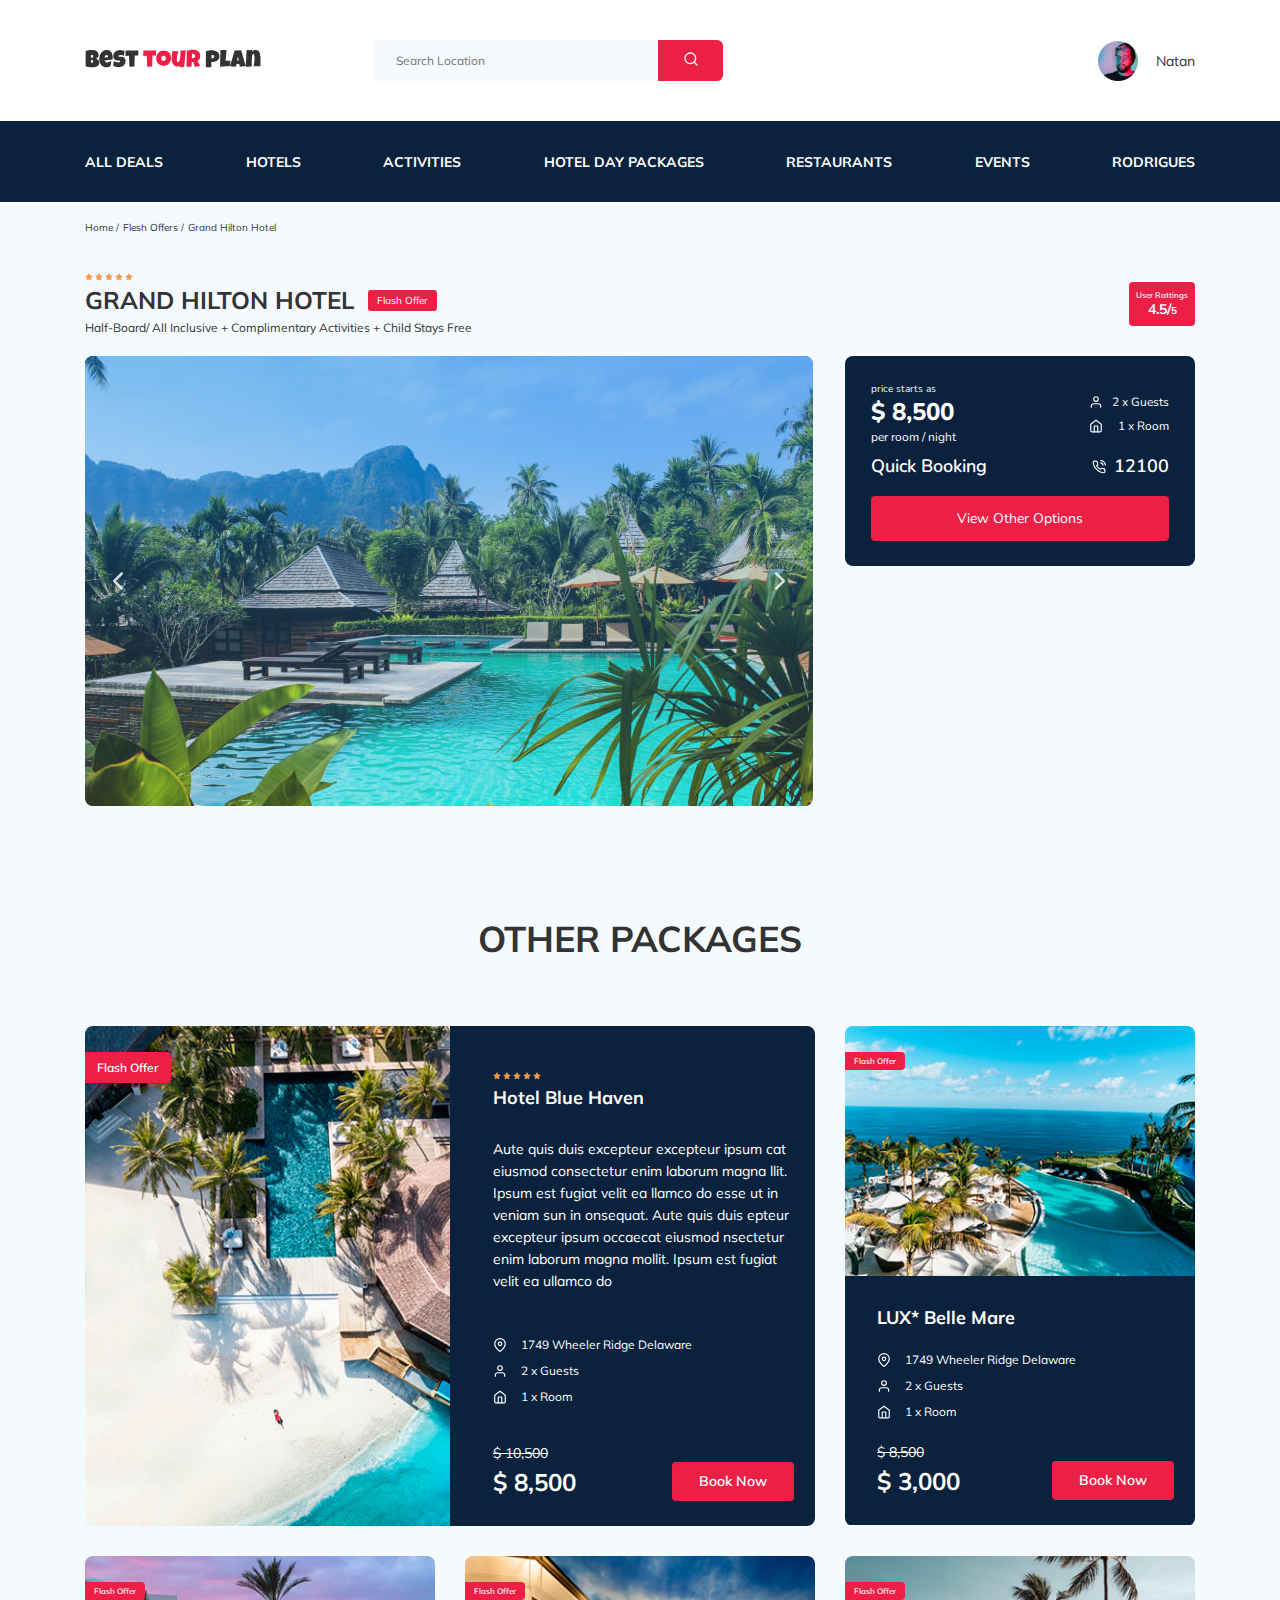
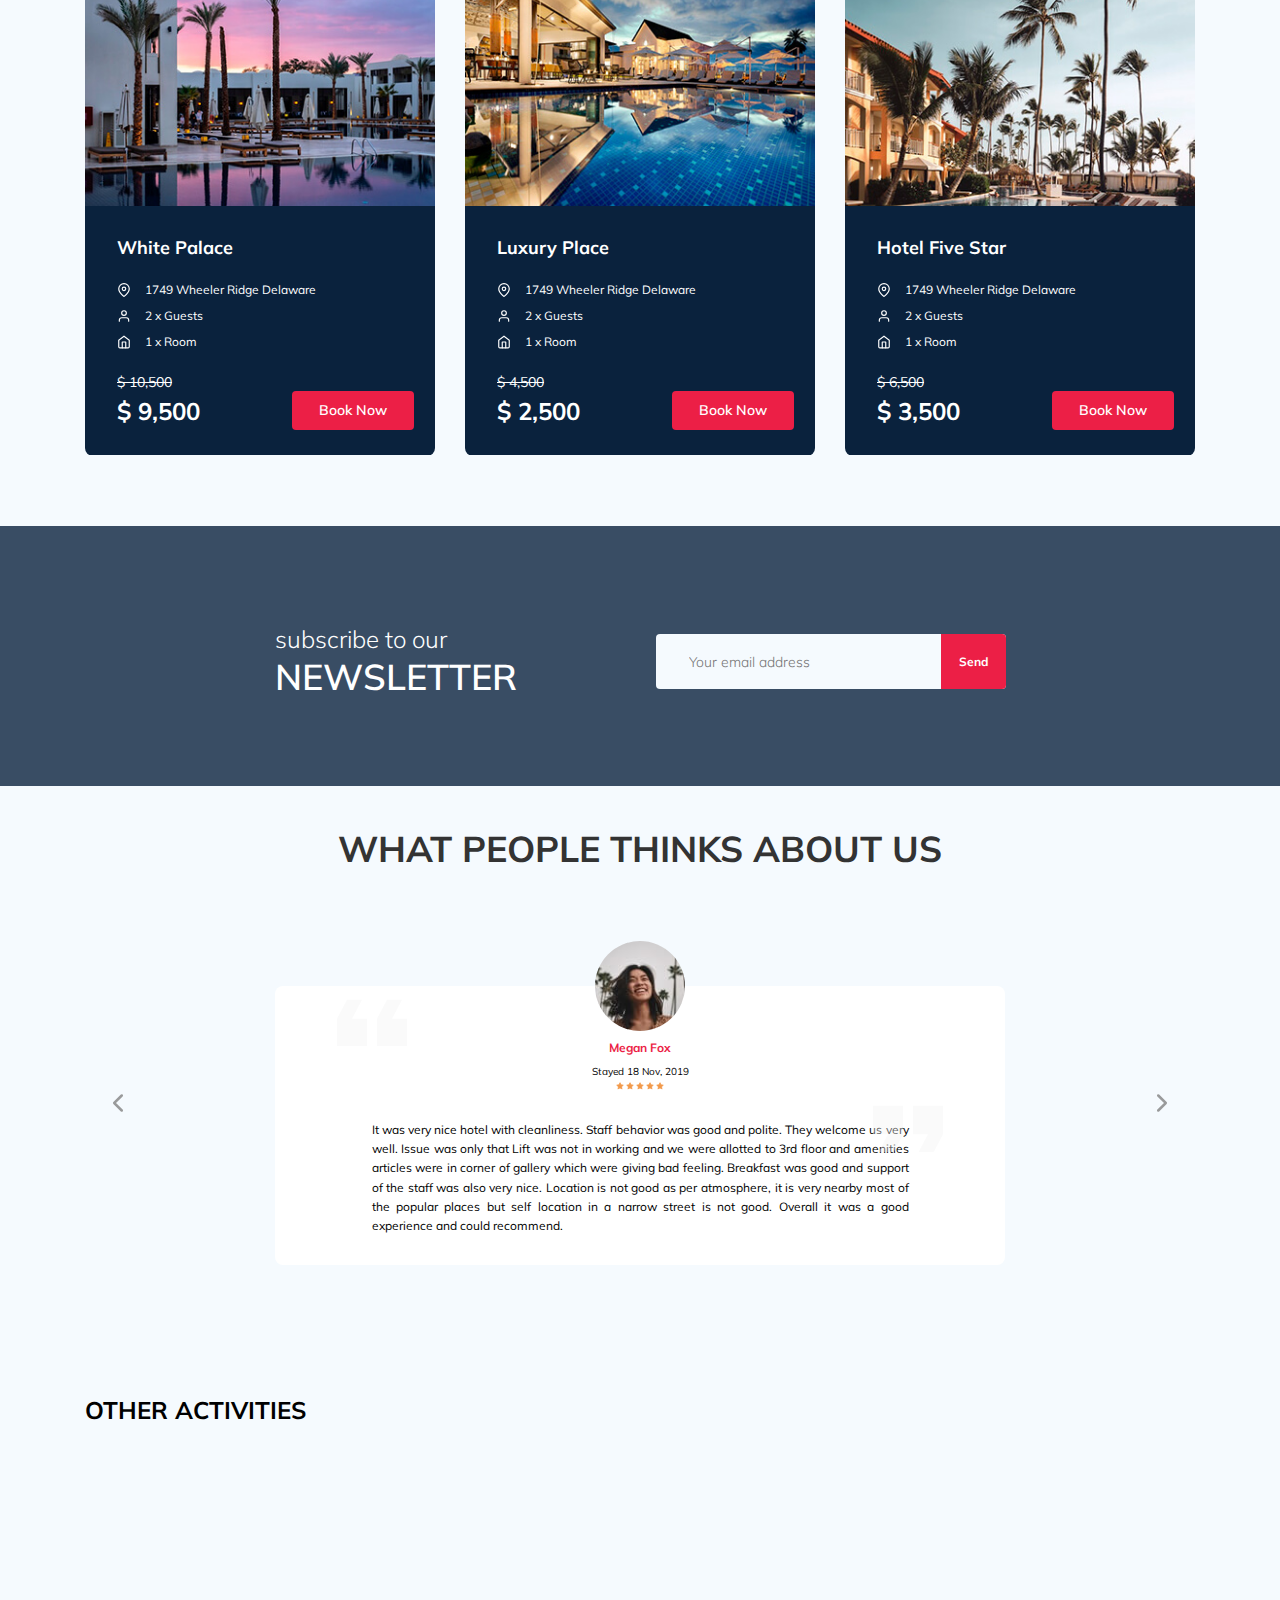
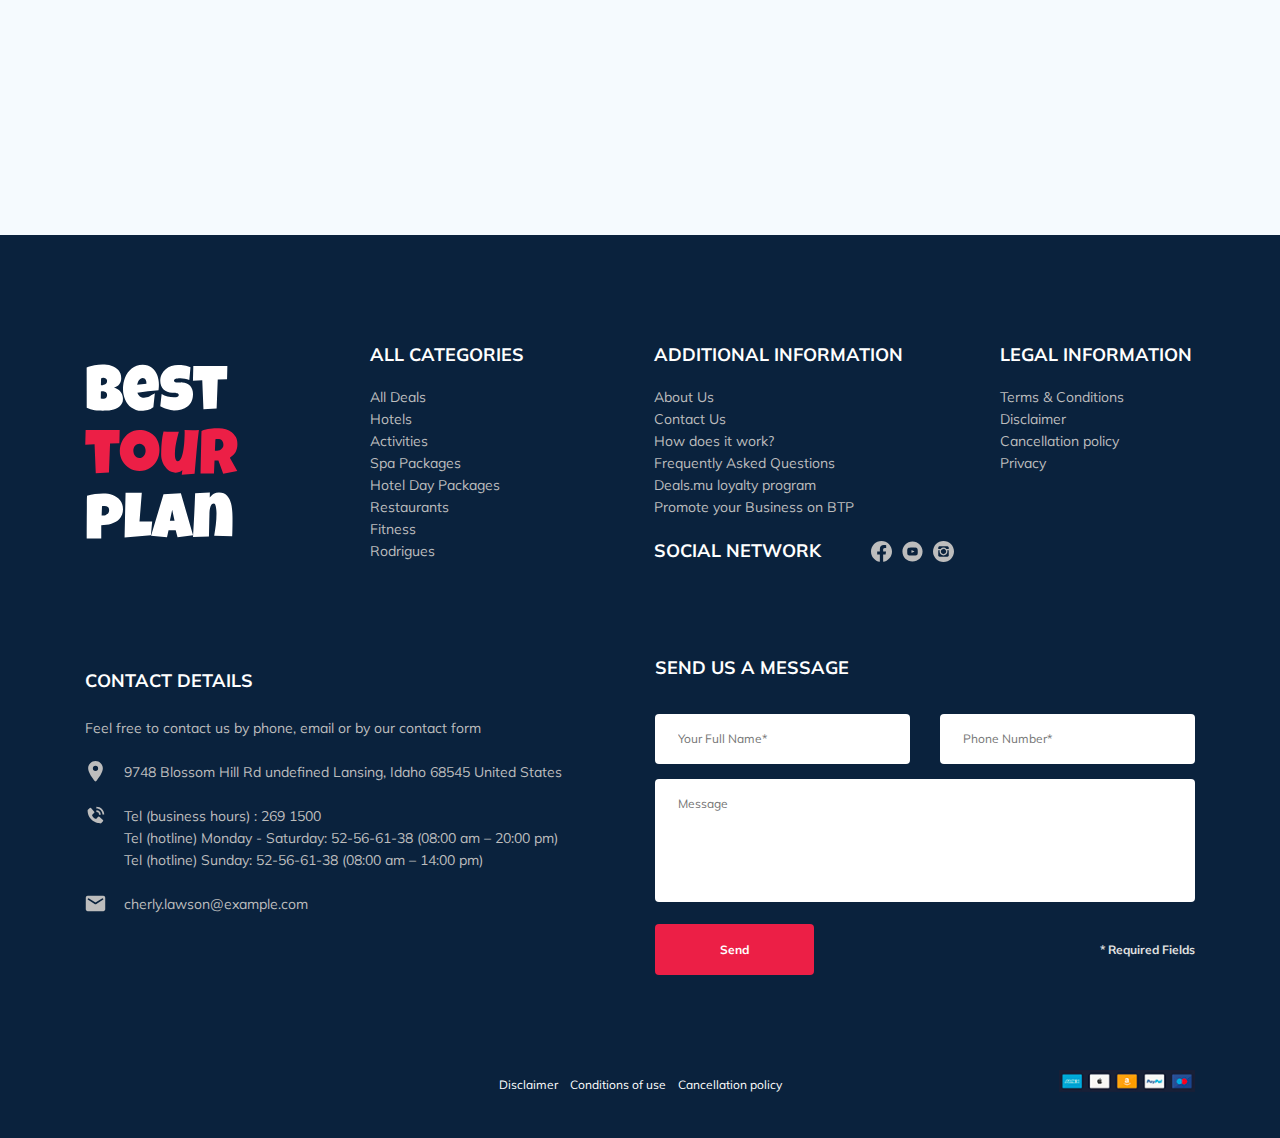
==== index.html @ 2a3c3483 "Added optimased photo, hover effects, delete hover" ====
<!DOCTYPE html>
<html lang="en">
  <head>
    <meta charset="UTF-8" />
    <meta name="viewport" content="width=device-width, initial-scale=1.0" />
    <title>Best Tour Plan - Hotel Booking</title>
    <link rel="shortcut icon" href="/favicon.ico" type="image/x-icon" />
    <link rel="icon" href="/favicon.ico" type="image/x-icon" />
    <link
      href="https://fonts.googleapis.com/css2?family=Mulish:wght@300;400;600;700&family=Nunito:wght@400;600;800&display=swap"
      rel="stylesheet"
    />
    <link rel="stylesheet" href="css/swiper-bundle.min.css" />
    <link rel="stylesheet" href="css/aos.css" />
    <link rel="stylesheet" href="css/main.css" />
    <script src="js/jquery-3.5.1.min.js" defer></script>
    <script src="js/jquery.validate.min.js" defer></script>
    <script src="js/jquery.mask.min.js" defer></script>
    <script src="js/swiper-bundle.min.js" defer></script>
    <script src="js/parallax.min.js" defer></script>
    <script src="js/aos.js" defer></script>
    <script src="js/main.js" defer></script>
  </head>

  <body id="main">
    <header class="navbar navbar__mobile_fixed">
      <div class="container">
        <div class="navbar-top">
          <a href="#main" class="logo">
            <img
              src="img/1.header/horizontal-logo.svg"
              alt="Logo: Best Tour Plan"
              class="logo__image"
            />
          </a>
          <form action="#" class="search search__mobile_hidden">
            <input
              type="text"
              class="search__input"
              placeholder="Search Location"
            />
            <button class="button search__button">
              <svg class="icon search__icon">
                <use xlink:href="img/sprite.svg#search"></use>
              </svg>
            </button>
          </form>
          <a href="#" class="user user__mobile_hidden">
            <img
              src="img/1.header/avatar.jpg"
              alt="Avatar: Natan"
              class="user__avatar"
            />
            <span class="user__name">Natan</span>
          </a>
          <!-- /.user -->
          <a href="#" class="menu-button navbar-top__menu-button">
            <span class="menu-button__line"></span>
            <span class="menu-button__line"></span>
            <span class="menu-button__line"></span>
          </a>
        </div>
        <!-- /.navbar-top -->
      </div>
      <!-- /.container -->
      <div class="navbar-bottom">
        <div class="container">
          <nav class="navbar-menu">
            <ul class="navbar-menu__list">
              <li class="navbar-menu__item navbar-menu__user_mobile_hidden">
                <a href="#" class="user">
                  <img
                    src="img/1.header/avatar.jpg"
                    alt="Avatar: Natan"
                    class="user__avatar"
                  />
                  <span class="user__name">Natan</span>
                </a>
                <!-- /.user -->
              </li>
              <li class="navbar-menu__item navbar-menu__search_mobile_hidden">
                <form action="#" class="search">
                  <input
                    type="text"
                    class="search__input"
                    placeholder="Search Location"
                  />
                  <button class="search__button">
                    <svg class="icon search__icon">
                      <use xlink:href="img/sprite.svg#search"></use>
                    </svg>
                  </button>
                </form>
              </li>
              <li class="navbar-menu__item">
                <a href="#" class="navbar-menu__link">All Deals</a>
              </li>
              <li class="navbar-menu__item">
                <a href="#" class="navbar-menu__link">Hotels</a>
              </li>
              <li class="navbar-menu__item">
                <a href="#" class="navbar-menu__link">Activities</a>
              </li>
              <li class="navbar-menu__item">
                <a href="#" class="navbar-menu__link">Hotel Day Packages</a>
              </li>
              <li class="navbar-menu__item">
                <a href="#" class="navbar-menu__link">Restaurants</a>
              </li>
              <li class="navbar-menu__item">
                <a href="#" class="navbar-menu__link">Events</a>
              </li>
              <li class="navbar-menu__item">
                <a href="#" class="navbar-menu__link">Rodrigues</a>
              </li>
            </ul>
          </nav>
        </div>
        <!-- /.container -->
      </div>
      <!-- /.navbar-bottom -->
    </header>
    <!-- /.header -->
    <nav class="breadcrump">
      <div class="container">
        <ul class="breadcrump-list">
          <li class="breadcrump-list__item">
            <a href="#" class="breadcrump-list__link">Home</a>
          </li>
          <li class="breadcrump-list__item">
            <a href="#" class="breadcrump-list__link">Flesh Offers</a>
          </li>
          <li class="breadcrump-list__item">Grand Hilton Hotel</li>
        </ul>
      </div>
      <!-- /.container -->
    </nav>
    <!-- /.breadcrump -->
    <section class="hotel">
      <div class="container">
        <div class="hotel-info">
          <div class="hotel-info__text">
            <div class="stars">
              <svg class="icon star">
                <use xlink:href="img/sprite.svg#star"></use>
              </svg>
              <svg class="icon star">
                <use xlink:href="img/sprite.svg#star"></use>
              </svg>
              <svg class="icon star">
                <use xlink:href="img/sprite.svg#star"></use>
              </svg>
              <svg class="icon star">
                <use xlink:href="img/sprite.svg#star"></use>
              </svg>
              <svg class="icon star">
                <use xlink:href="img/sprite.svg#star"></use>
              </svg>
            </div>
            <h1 class="name">GRAND HILTON HOTEL</h1>
            <span class="offer">Flash Offer</span>
            <p class="description">
              Half-Board/ All Inclusive + Complimentary Activities + Child Stays
              Free
            </p>
          </div>
          <!-- /.hotel-info__text -->
          <div class="hotel-rating">
            <span class="hotel-rating__text">User Rattings</span>
            <div class="hotel-rating__counter">
              <span class="value hotel-rating__counter__value">4.5</span>
              <span class="value hotel-rating__counter__value__max">5</span>
            </div>
          </div>
          <!-- /.hotel-raiting -->
        </div>
        <!-- /.hotel-info -->
        <div class="hotel-grid">
          <div class="swiper-container hotel__slider hotel-slider">
            <div class="swiper-wrapper">
              <div class="swiper-slide hotel-slider__item">
                <img
                  src="img/2.hotel/slide.jpg"
                  alt="slide"
                  class="slide hotel-slider__slide"
                />
              </div>
              <div class="swiper-slide hotel-slider__item">
                <img
                  src="img/2.hotel/slide-2.jpg"
                  alt="slide"
                  class="slide hotel-slider__slide"
                />
              </div>
              <div class="swiper-slide hotel-slider__item">
                <img
                  src="img/2.hotel/slide-3.jpg"
                  alt="slide"
                  class="slide hotel-slider__slide"
                />
              </div>
              <div class="swiper-slide hotel-slider__item">
                <img
                  src="img/2.hotel/slide-4.jpg"
                  alt="slide"
                  class="slide hotel-slider__slide"
                />
              </div>
              <div class="swiper-slide hotel-slider__item">
                <img
                  src="img/2.hotel/slide-5.jpg"
                  alt="slide"
                  class="slide hotel-slider__slide"
                />
              </div>
            </div>
            <!-- If we need navigation buttons -->
            <button class="hotel-slider__button hotel-slider__button_prev">
              <svg class="icon hotel-slider__icon_prev">
                <use xlink:href="img/sprite.svg#prev"></use>
              </svg>
            </button>
            <button class="hotel-slider__button hotel-slider__button_next">
              <svg class="icon hotel-slider__icon_next">
                <use xlink:href="img/sprite.svg#next"></use>
              </svg>
            </button>
          </div>
          <!-- /.swiper-container -->
          <div class="hotel-wrapper">
            <div class="booking-card">
              <div class="booking-card__content">
                <div class="price">
                  <span class="price__txt price__txt_up">price starts as</span>
                  <span class="price__value">$ 8,500</span>
                  <span class="price__txt price__txt_down"
                    >per room / night</span
                  >
                </div>
                <div class="properties">
                  <div class="properties__item">
                    <svg class="icon properties__icon">
                      <use xlink:href="img/sprite.svg#guest"></use>
                    </svg>
                    <span class="properties__txt">2 x Guests</span>
                  </div>
                  <div class="properties__item">
                    <svg class="icon properties__icon">
                      <use xlink:href="img/sprite.svg#room"></use>
                    </svg>
                    <span class="properties__txt">1 x Room</span>
                  </div>
                </div>
              </div>
              <!-- /.booking-card__content -->
              <div class="booking-card__phone">
                <span>Quick Booking</span>
                <a href="#" class="number">
                  <svg class="icon number__icon">
                    <use xlink:href="img/sprite.svg#phone-call"></use>
                  </svg>
                  <span>12100</span>
                </a>
              </div>
              <a
                href="#"
                data-toggle="modal"
                class="button booking-card__button"
              >
                View Other Options
              </a>
            </div>
            <!-- /.booking-card -->
            <div class="map">
              <iframe
                class="map__item"
                src="https://www.google.com/maps/embed?pb=!1m18!1m12!1m3!1d3153.5790052710686!2d-122.41938908482582!3d37.77646847975925!2m3!1f0!2f0!3f0!3m2!1i1024!2i768!4f13.1!3m3!1m2!1s0x8085809c6c8f4459%3A0xb10ed6d9b5050fa5!2sTwitter!5e0!3m2!1sru!2sua!4v1600877597752!5m2!1sru!2sua"
                allowfullscreen=""
                aria-hidden="false"
                tabindex="0"
              ></iframe>
            </div>
            <!-- /.map -->
          </div>
          <!-- /.info -->
        </div>
        <!-- /.hotel-grid -->
      </div>
      <!-- /.container -->
    </section>
    <!-- /.hotel -->
    <section class="packages">
      <div class="container">
        <h2 class="packages__title">Other packages</h2>
        <div class="packages__grid">
          <div class="big-item packages__item packages__item_big">
            <div class="packages__wrapper big-item__wrapper">
              <img
                src="img/6.packages/blue-haven.jpg"
                alt="Photo: Hotel Blue Haven"
                class="big-item__img packages__img"
              />
              <span class="packages__offer big-item__offer">Flash Offer</span>
            </div>
            <div class="content big-item__content packages__content">
              <div class="stars">
                <svg class="icon star">
                  <use xlink:href="img/sprite.svg#star"></use>
                </svg>
                <svg class="icon star">
                  <use xlink:href="img/sprite.svg#star"></use>
                </svg>
                <svg class="icon star">
                  <use xlink:href="img/sprite.svg#star"></use>
                </svg>
                <svg class="icon star">
                  <use xlink:href="img/sprite.svg#star"></use>
                </svg>
                <svg class="icon star">
                  <use xlink:href="img/sprite.svg#star"></use>
                </svg>
              </div>
              <!-- /.stars -->
              <h3 class="big-item__title content__title">Hotel Blue Haven</h3>
              <span class="big-item__description content__description"
                >Aute quis duis excepteur excepteur ipsum cat eiusmod
                consectetur enim laborum magna llit. Ipsum est fugiat velit ea
                llamco do esse ut in veniam sun in onsequat. Aute quis duis
                epteur excepteur ipsum occaecat eiusmod nsectetur enim laborum
                magna mollit. Ipsum est fugiat velit ea ullamco do</span
              >
              <div class="properties content__properties big-item__properties">
                <div class="properties__item">
                  <svg class="icon properties__icon">
                    <use xlink:href="img/sprite.svg#geolocation"></use>
                  </svg>
                  <span class="properties__txt"
                    >1749 Wheeler Ridge Delaware</span
                  >
                </div>
                <!-- /.properties__item -->
                <div class="properties__item">
                  <svg class="icon properties__icon">
                    <use xlink:href="img/sprite.svg#guest"></use>
                  </svg>
                  <span class="properties__txt">2 x Guests</span>
                </div>
                <!-- /.properties__item -->
                <div class="properties__item">
                  <svg class="icon properties__icon">
                    <use xlink:href="img/sprite.svg#room"></use>
                  </svg>
                  <span class="properties__txt">1 x Room</span>
                </div>
                <!-- /.properties__item -->
              </div>
              <!-- /.content__properties -->
              <span class="content__price_old">$ 10,500</span>
              <div class="content__price">
                <span class="content__price_new">$ 8,500</span>
                <a
                  href="#"
                  data-toggle="modal"
                  class="button button content__button"
                  >Book Now</a
                >
              </div>
              <!-- /.content__price -->
            </div>
            <!-- /.packages__content -->
          </div>
          <!-- /.packages__item big-item-->
          <div class="packages__item packages__item_little little-item">
            <div class="packages__wrapper little-item__wrapper">
              <img
                src="img/6.packages/belle-mare.jpg"
                alt="Photo: LUX* Belle Mare"
                class="packages__img little-item__img"
              />
              <span class="packages__offer little-item__offer"
                >Flash Offer</span
              >
            </div>
            <div class="content packages__content little-item__content">
              <h3 class="content__title little-item__title">LUX* Belle Mare</h3>
              <div
                class="properties content__properties little-item__properties"
              >
                <div class="properties__item">
                  <svg class="icon properties__icon">
                    <use xlink:href="img/sprite.svg#geolocation"></use>
                  </svg>
                  <span class="properties__txt"
                    >1749 Wheeler Ridge Delaware</span
                  >
                </div>
                <!-- /.properties__item -->
                <div class="properties__item">
                  <svg class="icon properties__icon">
                    <use xlink:href="img/sprite.svg#guest"></use>
                  </svg>
                  <span class="properties__txt">2 x Guests</span>
                </div>
                <!-- /.properties__item -->
                <div class="properties__item">
                  <svg class="icon properties__icon">
                    <use xlink:href="img/sprite.svg#room"></use>
                  </svg>
                  <span class="properties__txt">1 x Room</span>
                </div>
                <!-- /.properties__item -->
              </div>
              <!-- /.content__properties -->
              <span class="content__price_old">$ 8,500</span>
              <div class="content__price">
                <span class="content__price_new">$ 3,000</span>
                <a
                  href="#"
                  data-toggle="modal"
                  class="button button content__button"
                  >Book Now</a
                >
              </div>
              <!-- /.content__price -->
            </div>
            <!-- /.packages__content -->
          </div>
          <!-- /.packages__item -->
          <div class="packages__item packages__item_little little-item">
            <div class="packages__wrapper little-item__wrapper">
              <img
                src="img/6.packages/white-palace.jpg"
                alt="Photo: White Palace"
                class="packages__img little-item__img"
              />
              <span class="packages__offer little-item__offer"
                >Flash Offer</span
              >
            </div>
            <div class="content packages__content little-item__content">
              <h3 class="content__title little-item__title">White Palace</h3>
              <div
                class="properties content__properties little-item__properties"
              >
                <div class="properties__item">
                  <svg class="icon properties__icon">
                    <use xlink:href="img/sprite.svg#geolocation"></use>
                  </svg>
                  <span class="properties__txt"
                    >1749 Wheeler Ridge Delaware</span
                  >
                </div>
                <!-- /.properties__item -->
                <div class="properties__item">
                  <svg class="icon properties__icon">
                    <use xlink:href="img/sprite.svg#guest"></use>
                  </svg>
                  <span class="properties__txt">2 x Guests</span>
                </div>
                <!-- /.properties__item -->
                <div class="properties__item">
                  <svg class="icon properties__icon">
                    <use xlink:href="img/sprite.svg#room"></use>
                  </svg>
                  <span class="properties__txt">1 x Room</span>
                </div>
                <!-- /.properties__item -->
              </div>
              <!-- /.content__properties -->
              <span class="content__price_old">$ 10,500</span>
              <div class="content__price">
                <span class="content__price_new">$ 9,500</span>
                <a href="#" data-toggle="modal" class="button content__button"
                  >Book Now</a
                >
              </div>
              <!-- /.content__price -->
            </div>
            <!-- /.packages__content -->
          </div>
          <!-- /.packages__item -->
          <div class="packages__item packages__item_little little-item">
            <div class="packages__wrapper little-item__wrapper">
              <img
                src="img/6.packages/luxury-place.jpg"
                alt="Photo: Luxury Place"
                class="packages__img little-item__img"
              />
              <span class="packages__offer little-item__offer"
                >Flash Offer</span
              >
            </div>
            <div class="content packages__content little-item__content">
              <h3 class="content__title little-item__title">Luxury Place</h3>
              <div
                class="properties content__properties little-item__properties"
              >
                <div class="properties__item">
                  <svg class="icon properties__icon">
                    <use xlink:href="img/sprite.svg#geolocation"></use>
                  </svg>
                  <span class="properties__txt"
                    >1749 Wheeler Ridge Delaware</span
                  >
                </div>
                <!-- /.properties__item -->
                <div class="properties__item">
                  <svg class="icon properties__icon">
                    <use xlink:href="img/sprite.svg#guest"></use>
                  </svg>
                  <span class="properties__txt">2 x Guests</span>
                </div>
                <!-- /.properties__item -->
                <div class="properties__item">
                  <svg class="icon properties__icon">
                    <use xlink:href="img/sprite.svg#room"></use>
                  </svg>
                  <span class="properties__txt">1 x Room</span>
                </div>
                <!-- /.properties__item -->
              </div>
              <!-- /.content__properties -->
              <span class="content__price_old">$ 4,500</span>
              <div class="content__price">
                <span class="content__price_new">$ 2,500</span>
                <a href="#" data-toggle="modal" class="button content__button"
                  >Book Now</a
                >
              </div>
              <!-- /.content__price -->
            </div>
            <!-- /.packages__content -->
          </div>
          <!-- /.packages__item -->
          <div class="packages__item packages__item_little little-item">
            <div class="packages__wrapper little-item__wrapper">
              <img
                src="img/6.packages/five-star.jpg"
                alt="Photo: Hotel Five Star"
                class="packages__img little-item__img"
              />
              <span class="packages__offer little-item__offer"
                >Flash Offer</span
              >
            </div>
            <div class="content packages__content little-item__content">
              <h3 class="content__title little-item__title">Hotel Five Star</h3>
              <div
                class="properties content__properties little-item__properties"
              >
                <div class="properties__item">
                  <svg class="icon properties__icon">
                    <use xlink:href="img/sprite.svg#geolocation"></use>
                  </svg>
                  <span class="properties__txt"
                    >1749 Wheeler Ridge Delaware</span
                  >
                </div>
                <!-- /.properties__item -->
                <div class="properties__item">
                  <svg class="icon properties__icon">
                    <use xlink:href="img/sprite.svg#guest"></use>
                  </svg>
                  <span class="properties__txt">2 x Guests</span>
                </div>
                <!-- /.properties__item -->
                <div class="properties__item">
                  <svg class="icon properties__icon">
                    <use xlink:href="img/sprite.svg#room"></use>
                  </svg>
                  <span class="properties__txt">1 x Room</span>
                </div>
                <!-- /.properties__item -->
              </div>
              <!-- /.content__properties -->
              <span class="content__price_old">$ 6,500</span>
              <div class="content__price">
                <span class="content__price_new">$ 3,500</span>
                <a href="#" data-toggle="modal" class="button content__button"
                  >Book Now</a
                >
              </div>
              <!-- /.content__price -->
            </div>
            <!-- /.packages__content -->
          </div>
          <!-- /.packages__item -->
        </div>
        <!-- /.packages__grid -->
      </div>
      <!-- /.container -->
    </section>
    <!-- /.packages -->
    <section
      class="newsletter"
      data-parallax="scroll"
      data-image-src="img/3.newsletter/background-img.jpg"
      data-speed="0.5"
    >
      <div class="newsletter__wrapper">
        <h2 class="newsletter__title">
          subscribe to our<br />
          <span class="newsletter__title__strong">newsletter</span>
        </h2>
        <!-- /.newsletter__text -->
        <form action="send-1.php" method="POST" class="form subscribe">
          <input
            type="email"
            class="subscribe__input"
            placeholder="Your email address"
            name="email"
            required
          />
          <button class="button subscribe__button">Send</button>
        </form>
      </div>
      <!-- /.newsletter__wrapper -->
    </section>
    <!-- /.newsletter -->
    <section class="reviews">
      <div class="container">
        <h2 class="reviews__title">What people thinks about&nbsp;us</h2>
        <div class="swiper-container reviews-slider">
          <div class="swiper-wrapper">
            <div class="swiper-slide">
              <div class="reviews-slider__item">
                <div class="reviews-slider__profile">
                  <img
                    src="img/4.reviews/avatar.jpg"
                    alt="Photo: Megan Fox"
                    class="reviews-slider__avatar"
                  />
                  <h3 class="reviews-slider__user-name">Megan Fox</h3>
                  <span class="reviews-slider__date">Stayed 18 Nov, 2019</span>
                  <div class="rating">
                    <svg class="icon star">
                      <use xlink:href="img/sprite.svg#star"></use>
                    </svg>
                    <svg class="icon star">
                      <use xlink:href="img/sprite.svg#star"></use>
                    </svg>
                    <svg class="icon star">
                      <use xlink:href="img/sprite.svg#star"></use>
                    </svg>
                    <svg class="icon star">
                      <use xlink:href="img/sprite.svg#star"></use>
                    </svg>
                    <svg class="icon star">
                      <use xlink:href="img/sprite.svg#star"></use>
                    </svg>
                  </div>
                  <!-- /.rating -->
                </div>
                <!-- /.reviews-slider__profile -->
                <p class="reviews-slider__text">
                  It was very nice hotel with cleanliness. Staff behavior was
                  good and polite. They welcome us very well. Issue was only
                  that Lift was not in working and we were allotted to 3rd floor
                  and amenities articles were in corner of gallery which were
                  giving bad feeling. Breakfast was good and support of the
                  staff was also very nice. Location is not good as per
                  atmosphere, it is very nearby most of the popular places but
                  self location in a narrow street is not good. Overall it was a
                  good experience and could recommend.
                </p>
                <!-- /.reviews-slider__text -->
              </div>
              <!-- /.reviews-slider__item -->
            </div>
            <!-- /.swiper-slide -->
            <div class="swiper-slide">
              <div class="reviews-slider__item">
                <div class="reviews-slider__profile">
                  <img
                    src="img/4.reviews/avatar-2.jpg"
                    alt="Photo: Albert Einstein"
                    class="reviews-slider__avatar"
                  />
                  <h3 class="reviews-slider__user-name">Albert Einstein</h3>
                  <span class="reviews-slider__date">Stayed 28 Aug, 2015</span>
                  <div class="rating">
                    <svg class="icon star">
                      <use xlink:href="img/sprite.svg#star"></use>
                    </svg>
                    <svg class="icon star">
                      <use xlink:href="img/sprite.svg#star"></use>
                    </svg>
                    <svg class="icon star">
                      <use xlink:href="img/sprite.svg#star"></use>
                    </svg>
                    <svg class="icon star">
                      <use xlink:href="img/sprite.svg#star"></use>
                    </svg>
                    <svg class="icon star">
                      <use xlink:href="img/sprite.svg#star"></use>
                    </svg>
                  </div>
                  <!-- /.rating -->
                </div>
                <!-- /.reviews-slider__profile -->
                <p class="reviews-slider__text">
                  The Hilton Waikoloa Village is the largest and most
                  family-friendly resort in the Kailua-Kona area, and is often
                  referred to as the “Disneyland“ of the Big Island. With 1,200
                  rooms (most renovated in 2012), three large pool areas,
                  extensive outdoor grounds and a variety of on-site dining
                  options, the Hilton Waikoloa is indeed a small village in and
                  of itself, and a tram and canal boats help guests travel
                  across the sprawling property.
                </p>
                <!-- /.reviews-slider__text -->
              </div>
              <!-- /.reviews-slider__item -->
            </div>
            <!-- /.swiper-slide -->
            <div class="swiper-slide">
              <div class="reviews-slider__item">
                <div class="reviews-slider__profile">
                  <img
                    src="img/4.reviews/avatar-3.jpg"
                    alt="Photo: Nikola Tesla"
                    class="reviews-slider__avatar"
                  />
                  <h3 class="reviews-slider__user-name">Nikola Tesla</h3>
                  <span class="reviews-slider__date">Stayed 3 Sep, 2017</span>
                  <div class="rating">
                    <svg class="icon star">
                      <use xlink:href="img/sprite.svg#star"></use>
                    </svg>
                    <svg class="icon star">
                      <use xlink:href="img/sprite.svg#star"></use>
                    </svg>
                    <svg class="icon star">
                      <use xlink:href="img/sprite.svg#star"></use>
                    </svg>
                    <svg class="icon star">
                      <use xlink:href="img/sprite.svg#star"></use>
                    </svg>
                    <svg class="icon star">
                      <use xlink:href="img/sprite.svg#star"></use>
                    </svg>
                  </div>
                  <!-- /.rating -->
                </div>
                <!-- /.reviews-slider__profile -->
                <p class="reviews-slider__text">
                  An immaculate, art-filled property fronting Wailea beach, the
                  Four Seasons stands at the pinnacle of the area's resorts,
                  offering a slew of amenities, spacious rooms -- some with
                  outstanding views -- and a top-notch staff. It's nearly
                  perfect, except for an unexceptional spa facility, a cramped
                  business center, and expensive, though excellent, dining.
                </p>
                <!-- /.reviews-slider__text -->
              </div>
              <!-- /.reviews-slider__item -->
            </div>
            <!-- /.swiper-slide -->
          </div>
          <!-- /.swiper-wrapper -->
          <button class="reviews-slider__button reviews-slider__button_prev">
            <svg class="reviews-slider__icon reviews-slider__icon_prev">
              <use xlink:href="img/sprite.svg#prev"></use>
            </svg>
          </button>
          <button class="reviews-slider__button reviews-slider__button_next">
            <svg class="reviews-slider__icon reviews-slider__icon_next">
              <use xlink:href="img/sprite.svg#next"></use>
            </svg>
          </button>
        </div>
        <!-- /.swiper-container reviews-slider -->
      </div>
      <!-- /.container -->
    </section>
    <!-- /.review -->
    <section class="activities">
      <div class="container">
        <h2 class="activities__title">Other activities</h2>
        <div class="activities__content">
          <div
            class="activity activities__item"
            data-aos="fade-up-right"
            data-aos-duration="300"
          >
            <img
              src="img/5.activities/corner.jpg"
              alt="Activity photo"
              class="activity__img"
            />
            <div class="activity__text">
              <span class="activity__descr"
                >The curious corner<br />
                of chamarel</span
              >
              <a href="#" data-toggle="modal" class="button activity__button"
                >Book now</a
              >
            </div>
          </div>
          <!-- /.activities__item -->
          <div
            class="activity activities__item"
            data-aos="fade-up-right"
            data-aos-duration="500"
          >
            <img
              src="img/5.activities/golf.jpg"
              alt="Activity photo"
              class="activity__img"
            />
            <div class="activity__text">
              <span class="activity__descr"
                >Gymkhana club golf<br />
                course</span
              >
              <a href="#" data-toggle="modal" class="button activity__button"
                >Book now</a
              >
            </div>
          </div>
          <!-- /.activities__item -->
          <div
            class="activity activities__item"
            data-aos="fade-up-right"
            data-aos-duration="700"
          >
            <img
              src="img/5.activities/trip.jpg"
              alt="Activity photo"
              class="activity__img"
            />
            <div class="activity__text">
              <span class="activity__descr"
                >Tamarind falls hiking<br />
                trip - full day
              </span>
              <a href="#" data-toggle="modal" class="button activity__button"
                >Book now</a
              >
            </div>
          </div>
          <!-- /.activities__item -->
          <div
            class="activity activities__item"
            data-aos="fade-up-right"
            data-aos-duration="900"
          >
            <img
              src="img/5.activities/marine.jpg"
              alt="Activity photo"
              class="activity__img"
            />
            <div class="activity__text">
              <span class="activity__descr"
                >The blue marine discovery<br />
                quest</span
              >
              <a href="#" data-toggle="modal" class="button activity__button"
                >Book now</a
              >
            </div>
          </div>
          <!-- /.activities__item -->
        </div>
        <!-- /.activities__content -->
      </div>
      <!-- /.container -->
    </section>
    <!-- /.activities -->
    <footer class="footer">
      <div class="container">
        <div class="footer-top">
          <div class="footer-top__logo-wrapper">
            <a href="#main">
              <img
                src="img/7.footer/vertical-logo.svg"
                alt="Logo: Best Tour Plan"
                class="footer-top__logo"
              />
            </a>
          </div>
          <!-- /.footer-top_logo-wrapper -->
          <div class="footer-top__categories">
            <h3 class="footer-top__title">All categories</h3>
            <ul class="list footer-top__list">
              <li class="item list__item">
                <a href="#" class="item__link">All Deals</a>
              </li>
              <li class="item list__item">
                <a href="#" class="item__link">Hotels</a>
              </li>
              <li class="item list__item">
                <a href="#" class="item__link">Activities</a>
              </li>
              <li class="item list__item">
                <a href="#" class="item__link">Spa Packages</a>
              </li>
              <li class="item list__item">
                <a href="#" class="item__link">Hotel Day Packages</a>
              </li>
              <li class="item list__item">
                <a href="#" class="item__link">Restaurants</a>
              </li>
              <li class="item list__item">
                <a href="#" class="item__link">Fitness</a>
              </li>
              <li class="item list__item">
                <a href="#" class="item__link">Rodrigues</a>
              </li>
            </ul>
          </div>
          <!-- /.footer-top__categories -->
          <div class="footer-top__additional-info">
            <h3 class="footer-top__title">Additional information</h3>
            <ul class="list footer-top__list">
              <li class="item list__item">
                <a href="#" class="item__link">About Us</a>
              </li>
              <li class="item list__item">
                <a href="#" class="item__link">Contact Us</a>
              </li>
              <li class="item list__item">
                <a href="#" class="item__link">How does it work?</a>
              </li>
              <li class="item list__item">
                <a href="#" class="item__link">Frequently Asked Questions</a>
              </li>
              <li class="item list__item">
                <a href="#" class="item__link">Deals.mu loyalty program</a>
              </li>
              <li class="item list__item">
                <a href="#" class="item__link">Promote your Business on BTP</a>
              </li>
            </ul>
          </div>
          <!-- /.footer-top__additional-info -->
          <div class="footer-top__social">
            <h3 class="footer-top__title footer-top__title_nm">
              Social network
            </h3>
            <div class="footer-top__links">
              <a href="#" class="footer-top__link">
                <svg class="icon footer-top__icon">
                  <use xlink:href="img/sprite.svg#fb"></use>
                </svg>
              </a>
              <a href="#" class="footer-top__link">
                <svg class="icon footer-top__icon">
                  <use xlink:href="img/sprite.svg#yt"></use>
                </svg>
              </a>
              <a href="#" class="footer-top__link">
                <svg class="icon footer-top__icon">
                  <use xlink:href="img/sprite.svg#inst"></use>
                </svg>
              </a>
            </div>
            <!-- /.footer-top__links -->
          </div>
          <!-- /.footer-top__social -->
          <div class="footer-top__legal-info">
            <h3 class="footer-top__title">Legal information</h3>
            <ul class="list footer-top__list">
              <li class="item list__item">
                <a href="#" class="item__link">Terms & Conditions </a>
              </li>
              <li class="item list__item">
                <a href="#" class="item__link">Disclaimer</a>
              </li>
              <li class="item list__item">
                <a href="#" class="item__link">Cancellation policy</a>
              </li>
              <li class="item list__item">
                <a href="#" class="item__link">Privacy</a>
              </li>
            </ul>
          </div>
          <!-- /.footer-top__legal-info -->
        </div>
        <!-- /.footer-top -->
        <div class="footer-contact">
          <div class="details footer-contact__details-wrapper">
            <h3 class="footer-contact__title details__title">
              Contact details
            </h3>
            <span class="footer-contact__subtitle footer-contact__txt"
              >Feel free to contact us by phone, email or by our contact
              form</span
            >
            <ul class="list footer-contact__list">
              <li class="item list__item footer-contact__item">
                <svg class="icon item__icon footer-contact__icon">
                  <use xlink:href="img/sprite.svg#location"></use>
                </svg>
                <span class="item__txt footer-contact__txt"
                  >9748 Blossom Hill Rd undefined Lansing, Idaho 68545 United
                  States</span
                >
              </li>
              <li class="item list__item footer-contact__item">
                <svg class="icon item__icon footer-contact__icon">
                  <use xlink:href="img/sprite.svg#phone"></use>
                </svg>
                <div class="footer-contact__txt-wrapper">
                  <span class="item__txt footer-contact__txt"
                    >Tel (business hours) :
                    <a href="#" class="footer-contact__link">269 1500</a></span
                  ><br />
                  <span class="footer-contact__txt"
                    >Tel (hotline) Monday - Saturday:
                    <a href="tel:52-56-61-38" class="footer-contact__link"
                      >52-56-61-38</a
                    >
                    (08:00 am – 20:00 pm)</span
                  ><br />
                  <span class="footer-contact__txt"
                    >Tel (hotline) Sunday:
                    <a href="tel:52-56-61-38" class="footer-contact__link"
                      >52-56-61-38</a
                    >
                    (08:00 am – 14:00 pm)</span
                  >
                </div>
              </li>
              <li class="item list__item footer-contact__item">
                <svg class="icon item__icon footer-contact__icon">
                  <use xlink:href="img/sprite.svg#mail"></use>
                </svg>
                <a
                  href="mailto:cherly.lawson@example.com"
                  class="item__txt footer-contact__link"
                  >cherly.lawson@example.com</a
                >
              </li>
            </ul>
          </div>
          <!-- /.footer-contact__wrapper -->
          <div class="footer-contact__form-wrapper">
            <h3 class="footer-contact__title form-title">Send us a message</h3>
            <form
              action="send-2.php"
              method="POST"
              class="form footer-contact__form"
            >
              <div class="footer-contact__input-group">
                <input
                  type="text"
                  class="form__input form__input_name"
                  placeholder="Your Full Name*"
                  name="name"
                  required
                  minlength="2"
                />
              </div>
              <div class="footer-contact__input-group">
                <input
                  type="tel"
                  class="form__input form__input_number"
                  placeholder="Phone Number*"
                  name="phone"
                  required
                  minlength="17"
                />
              </div>
              <textarea
                class="form__textarea"
                placeholder="Message"
                name="message"
              ></textarea>
              <div class="form__button-wrapper">
                <button class="button form__button">Send</button>
                <span class="form-info">* Required Fields</span>
              </div>
            </form>
          </div>
          <!-- /.footer-contact__form-wrapper -->
        </div>
        <!-- /.footer-contact -->
        <div class="footer-bottom">
          <div class="footer-bottom__link-wrapper">
            <a href="#" class="footer-bottom__link">Disclaimer</a>
            <a href="#" class="footer-bottom__link">Conditions of use</a>
            <a href="#" class="footer-bottom__link">Cancellation policy</a>
          </div>
          <!-- /.footer-bottom__link-wrapper -->
          <div class="footer-bottom__logo-wrapper">
            <img
              src="img/7.footer/companies-logo.png"
              alt="Logo: companies"
              class="footer-bottom__companies-logo"
            />
          </div>
          <!-- /.footer-bottom__logo-wrapper -->
        </div>
        <!-- /.footer-bottom -->
      </div>
      <!-- /.container -->
    </footer>

    <div class="modal">
      <div class="modal__overlay"></div>
      <!-- /.modal__overlay -->
      <div class="modal__dialog">
        <a href="#" class="modal__close">
          <svg class="icon modal__icon">
            <use xlink:href="img/sprite.svg#close"></use>
          </svg>
        </a>
        <form action="send-3.php" method="POST" class="form modal__form">
          <h3 class="modal__title">Booking</h3>
          <div class="modal__input-group">
            <input
              type="text"
              class="modal__input"
              placeholder="Your Full Name*"
              name="name"
              required
              minlength="2"
            />
          </div>
          <div class="modal__input-group">
            <input
              type="tel"
              class="modal__input"
              placeholder="Phone Number*"
              name="phone"
              required
              minlength="17"
            />
          </div>
          <div class="modal__input-group">
            <input
              type="email"
              class="modal__input"
              placeholder="Email*"
              name="email"
              required
            />
          </div>
          <textarea
            class="modal__textarea"
            placeholder="Message"
            name="message"
          ></textarea>
          <div class="modal__button-wrapper">
            <button class="modal__button">Send</button>
            <span class="modal__txt">* Required Fields</span>
          </div>
        </form>
      </div>
      <!-- /.modal__dialog -->
    </div>
    <!-- /.modal -->
  </body>
</html>
---- css/main.css ----
/*! normalize.css v8.0.1 | MIT License | github.com/necolas/normalize.css */html{line-height:1.15;-webkit-text-size-adjust:100%}body{margin:0}main{display:block}h1{font-size:2em;margin:0.67em 0}hr{-webkit-box-sizing:content-box;box-sizing:content-box;height:0;overflow:visible}pre{font-family:monospace, monospace;font-size:1em}a{background-color:transparent}abbr[title]{border-bottom:none;text-decoration:underline;-webkit-text-decoration:underline dotted;text-decoration:underline dotted}b,strong{font-weight:bolder}code,kbd,samp{font-family:monospace, monospace;font-size:1em}small{font-size:80%}sub,sup{font-size:75%;line-height:0;position:relative;vertical-align:baseline}sub{bottom:-0.25em}sup{top:-0.5em}img{border-style:none}button,input,optgroup,select,textarea{font-family:inherit;font-size:100%;line-height:1.15;margin:0}button,input{overflow:visible}button,select{text-transform:none}button,[type="button"],[type="reset"],[type="submit"]{-webkit-appearance:button}button::-moz-focus-inner,[type="button"]::-moz-focus-inner,[type="reset"]::-moz-focus-inner,[type="submit"]::-moz-focus-inner{border-style:none;padding:0}button:-moz-focusring,[type="button"]:-moz-focusring,[type="reset"]:-moz-focusring,[type="submit"]:-moz-focusring{outline:1px dotted ButtonText}fieldset{padding:0.35em 0.75em 0.625em}legend{-webkit-box-sizing:border-box;box-sizing:border-box;color:inherit;display:table;max-width:100%;padding:0;white-space:normal}progress{vertical-align:baseline}textarea{overflow:auto}[type="checkbox"],[type="radio"]{-webkit-box-sizing:border-box;box-sizing:border-box;padding:0}[type="number"]::-webkit-inner-spin-button,[type="number"]::-webkit-outer-spin-button{height:auto}[type="search"]{-webkit-appearance:textfield;outline-offset:-2px}[type="search"]::-webkit-search-decoration{-webkit-appearance:none}::-webkit-file-upload-button{-webkit-appearance:button;font:inherit}details{display:block}summary{display:list-item}template{display:none}[hidden]{display:none}*{-webkit-box-sizing:border-box;box-sizing:border-box}html{scroll-behavior:smooth}body{font-family:"Mulish", sans-serif;background-color:#f5fafe}.container{width:1110px;margin:0 auto}.invalid{color:#ff0000}.modal-error_name{position:absolute;left:0;top:96%;z-index:102}.modal-error_phone{position:absolute;left:0;top:96%;z-index:102}.modal-error_email{position:absolute;left:0;top:96%;z-index:102}.newsletter-error_email{position:absolute;top:100%}.footer-error_name{position:absolute;left:0;top:100%}.footer-error_phone{position:absolute;left:0;top:100%}.navbar{background-color:#fff}.navbar-top{display:-webkit-box;display:-ms-flexbox;display:flex;-webkit-box-pack:justify;-ms-flex-pack:justify;justify-content:space-between;-webkit-box-align:center;-ms-flex-align:center;align-items:center;padding:40px 0}.navbar-top .logo{width:177px}.navbar-top .logo__image{max-width:100%}.navbar-top .search{display:-webkit-box;display:-ms-flexbox;display:flex;position:relative;border-radius:6px;overflow:hidden;height:41px;margin-left:10%;margin-right:auto}.navbar-top .search__input{width:350px;padding:0 75px 0 23px;font-size:12px;line-height:15px;border:none;background-color:#f5fafe;color:#333}.navbar-top .search__button{position:absolute;width:65px;height:100%;top:0;right:0;background-color:#ec1f46;border:0;cursor:pointer}.navbar-top .search__button:hover{background-color:#A81833}.navbar-top .search__icon{width:16px;height:16px;fill:#fff}.navbar-top .user{display:-webkit-box;display:-ms-flexbox;display:flex;-webkit-box-align:center;-ms-flex-align:center;align-items:center;font-size:14px;line-height:18px;text-decoration:none;color:#333}.navbar-top .user__avatar{width:40px;height:40px;-o-object-fit:cover;object-fit:cover;border-radius:50%}.navbar-top .user__name{margin-left:18px}.navbar-top .user:hover{text-decoration:underline}.navbar-top__menu-button{display:none}.navbar-bottom{background-color:#0A223D}.navbar-menu{padding:31px 0}.navbar-menu__list{display:-webkit-box;display:-ms-flexbox;display:flex;-webkit-box-pack:justify;-ms-flex-pack:justify;justify-content:space-between;margin:0;padding:0}.navbar-menu__item{list-style:none}.navbar-menu__link{font-weight:700;font-size:14px;line-height:18px;text-transform:uppercase;color:#fff;text-decoration:none}.navbar-menu__link:hover{text-decoration:underline}.navbar-menu__search_mobile_hidden,.navbar-menu__user_mobile_hidden{display:none}.breadcrump-list{display:-webkit-box;display:-ms-flexbox;display:flex;margin:0;padding:19px 0 18px;font-size:10px;line-height:13px;color:#333}.breadcrump-list__item{list-style:none}.breadcrump-list__item:not(:last-child)::after{content:"/";margin-right:4px}.breadcrump-list__link{text-decoration:none;color:inherit}.hotel{padding-bottom:70px}.hotel-info{display:-webkit-box;display:-ms-flexbox;display:flex;-webkit-box-align:center;-ms-flex-align:center;align-items:center;-webkit-box-pack:justify;-ms-flex-pack:justify;justify-content:space-between}.hotel-info__text{display:-webkit-box;display:-ms-flexbox;display:flex;-webkit-box-align:center;-ms-flex-align:center;align-items:center;-webkit-box-pack:justify;-ms-flex-pack:justify;justify-content:space-between;-ms-flex-wrap:wrap;flex-wrap:wrap;max-width:392px;padding:21px 0}.hotel-info__text .stars{-ms-flex-preferred-size:100%;flex-basis:100%;font-size:0}.hotel-info__text .stars .star{width:8px;height:8px;margin-right:2px}.hotel-info__text .stars .star:last-child{margin:0}.hotel-info__text .name{margin:4px 0 5px 0;font-size:24px;line-height:30px;color:#333}.hotel-info__text .offer{margin-right:40px;padding:4px 9px;font-size:10px;line-height:13px;border-radius:3px;color:#fff;background-color:#ec1f46}.hotel-info__text .description{-ms-flex-preferred-size:100%;flex-basis:100%;margin:0;font-size:12px;line-height:15px;color:#333}.hotel-rating{display:-webkit-box;display:-ms-flexbox;display:flex;-webkit-box-orient:vertical;-webkit-box-direction:normal;-ms-flex-direction:column;flex-direction:column;-webkit-box-pack:justify;-ms-flex-pack:justify;justify-content:space-between;text-align:center;padding:8px 7px;border-radius:4px;color:#fff;background-color:#ec1f46}.hotel-rating__text{font-weight:600;font-size:8px;line-height:10px}.hotel-rating__counter{font-weight:700;font-size:0}.hotel-rating__counter__value{font-size:14px;line-height:18px}.hotel-rating__counter__value__max{font-size:10px;line-height:13px}.hotel-rating__counter .value:not(:last-child)::after{content:"/"}.hotel-grid{display:-webkit-box;display:-ms-flexbox;display:flex;-webkit-box-pack:justify;-ms-flex-pack:justify;justify-content:space-between}.hotel-slider{position:relative;width:728px;height:450px;margin:0;border-radius:8px}.hotel-slider__item:after{content:"";position:absolute;z-index:1;width:100%;height:100%;top:0;left:0;background:-webkit-gradient(linear, left top, left bottom, from(rgba(0,122,223,0.48)), to(rgba(255,255,255,0.128)));background:linear-gradient(180deg, rgba(0,122,223,0.48) 0%, rgba(255,255,255,0.128) 100%)}.hotel-slider__slide{width:100%;height:100%;-o-object-fit:cover;object-fit:cover}.hotel-slider__button{position:absolute;top:50%;-webkit-transform:translateY(-50%);transform:translateY(-50%);z-index:99;display:-webkit-box;display:-ms-flexbox;display:flex;-webkit-box-pack:center;-ms-flex-pack:center;justify-content:center;-webkit-box-align:center;-ms-flex-align:center;align-items:center;width:30px;height:30px;border:none;cursor:pointer;background-color:transparent}.hotel-slider__button_prev{left:18px}.hotel-slider__button_next{right:18px}.hotel-slider__icon_prev,.hotel-slider__icon_next{width:10px;height:18px;fill:#fff;opacity:0.8}.hotel-wrapper{display:-webkit-box;display:-ms-flexbox;display:flex;-webkit-box-orient:vertical;-webkit-box-direction:normal;-ms-flex-direction:column;flex-direction:column;-webkit-box-pack:justify;-ms-flex-pack:justify;justify-content:space-between}.hotel-wrapper .booking-card{display:-webkit-box;display:-ms-flexbox;display:flex;-webkit-box-orient:vertical;-webkit-box-direction:normal;-ms-flex-direction:column;flex-direction:column;-webkit-box-pack:justify;-ms-flex-pack:justify;justify-content:space-between;width:350px;height:210px;padding:26px;font-family:"Nunito",sans-serif;color:#fff;border-radius:8px;background-color:#0A223D}.hotel-wrapper .booking-card__content{display:-webkit-box;display:-ms-flexbox;display:flex;-webkit-box-pack:justify;-ms-flex-pack:justify;justify-content:space-between;-webkit-box-align:center;-ms-flex-align:center;align-items:center}.hotel-wrapper .booking-card .price{display:-webkit-box;display:-ms-flexbox;display:flex;-webkit-box-orient:vertical;-webkit-box-direction:normal;-ms-flex-direction:column;flex-direction:column;margin-bottom:9px}.hotel-wrapper .booking-card .price__txt{font-size:10px;line-height:14px}.hotel-wrapper .booking-card .price__txt_down{font-size:12px;line-height:16px}.hotel-wrapper .booking-card .price__value{font-weight:800;font-size:24px;line-height:33px}.hotel-wrapper .booking-card .properties{font-size:12px;line-height:16px}.hotel-wrapper .booking-card .properties__item{display:-webkit-box;display:-ms-flexbox;display:flex;-webkit-box-align:center;-ms-flex-align:center;align-items:center;-webkit-box-pack:justify;-ms-flex-pack:justify;justify-content:space-between;margin-bottom:8px}.hotel-wrapper .booking-card .properties__icon{width:14px;height:14px;margin-right:9px;fill:#fff}.hotel-wrapper .booking-card__phone{display:-webkit-box;display:-ms-flexbox;display:flex;-webkit-box-pack:justify;-ms-flex-pack:justify;justify-content:space-between;margin-bottom:17px;font-weight:600;font-size:18px;line-height:25px}.hotel-wrapper .booking-card__phone .number{display:-webkit-box;display:-ms-flexbox;display:flex;-webkit-box-align:center;-ms-flex-align:center;align-items:center;text-decoration:none;color:inherit}.hotel-wrapper .booking-card__phone .number:hover{text-decoration:underline}.hotel-wrapper .booking-card__phone .number__icon{width:14px;height:14px;margin-right:8px;fill:#fff}.hotel-wrapper .booking-card__button{padding:13px 84px;text-align:center;font-size:14px;line-height:19px;text-decoration:none;color:inherit;border-radius:4px;background-color:#ec1f46}.hotel-wrapper .booking-card__button:hover{background-color:#A81833}.hotel-wrapper .map{width:350px;height:210px;border-radius:10px;overflow:hidden}.hotel-wrapper .map__item{width:100%;height:100%;border:0}.packages{padding:40px 0 70px}.packages__title{margin:0 0 65px;text-align:center;font-weight:700;font-size:36px;line-height:45px;text-transform:uppercase;color:#333}.packages__grid{display:-ms-grid;display:grid;-ms-grid-columns:(1fr)[3];grid-template-columns:repeat(3, 1fr);-ms-grid-rows:(max-content)[2];grid-template-rows:repeat(2, -webkit-max-content);grid-template-rows:repeat(2, max-content);-webkit-column-gap:30px;column-gap:30px;row-gap:30px}.packages__item{-ms-grid-rows:(1fr)[2];grid-template-rows:repeat(2, 1fr);height:500px;border-radius:8px;overflow:hidden}.packages__item_big{-ms-grid-column:1;-ms-grid-column-span:2;grid-column:1/3;display:-ms-grid;display:grid;-ms-grid-columns:(50%)[2];grid-template-columns:repeat(2, 50%)}.packages .big-item__wrapper{width:100%;height:500px}.packages .big-item__img{-o-object-position:center top;object-position:center top}.packages .big-item__offer{position:absolute;z-index:1;left:0;top:26px;padding:8px 12px;font-weight:600;font-size:12px;line-height:15px;color:#fff;background-color:#ec1f46;border-radius:0 4px 4px 0}.packages .big-item__content{-ms-grid-rows:(max-content)[6];grid-template-rows:repeat(6, -webkit-max-content);grid-template-rows:repeat(6, max-content);padding:46px 21px 30px 43px;color:#fff}.packages .big-item__content .stars{margin-bottom:6px;font-size:0}.packages .big-item__content .stars .star{width:8px;height:8px;margin-right:2px}.packages .big-item__content .stars .star:last-child{margin-right:0}.packages .big-item__title{margin:0 0 29px}.packages .big-item__description{margin-bottom:45px;font-size:14px;line-height:22px}.packages .big-item__properties{margin:0 0 40px}.packages__wrapper{position:relative;width:100%;height:250px}.packages__img{width:100%;height:100%;-o-object-fit:cover;object-fit:cover}.packages__content{display:-ms-grid;display:grid;-ms-grid-rows:(max-content)[4];grid-template-rows:repeat(4, -webkit-max-content);grid-template-rows:repeat(4, max-content);padding:30px 21px 25px 32px;background-color:#0A223D}.packages .little-item__offer{position:absolute;z-index:1;left:0;top:26px;padding:4px 9px;font-weight:600;font-size:8px;line-height:10px;color:#fff;background-color:#ec1f46;border-radius:0 4px 4px 0}.packages .little-item__title{margin:0 0 23px}.packages .little-item__properties{margin-bottom:24px}.packages .content{color:#fff}.packages .content__title{font-weight:700;font-size:18px;line-height:23px}.packages .content__price{display:-webkit-box;display:-ms-flexbox;display:flex;-webkit-box-pack:justify;-ms-flex-pack:justify;justify-content:space-between;-webkit-box-align:center;-ms-flex-align:center;align-items:center}.packages .content__price_new{font-weight:bold;font-size:24px;line-height:30px}.packages .content__price_old{font-size:14px;line-height:18px;text-decoration:line-through}.packages .content__button{padding:10px 27px;font-weight:600;font-size:14px;line-height:19px;text-decoration:none;text-align:center;color:#fff;border-radius:4px;background-color:#ec1f46}.packages .content__button:hover{background-color:#A81833}.packages .properties{font-size:0}.packages .properties__item{margin-bottom:11px}.packages .properties__item:last-child{margin-bottom:0}.packages .properties__icon{vertical-align:middle;width:14px;height:14px;margin-right:14px;fill:#fff}.packages .properties__txt{vertical-align:middle;font-size:12px;line-height:15px;color:#fff}.newsletter{position:relative}.newsletter:after{content:"";position:absolute;left:0;top:0;right:0;bottom:0;width:100%;height:100%;background-color:rgba(10,34,61,0.8)}.newsletter__wrapper{position:relative;z-index:1;display:-webkit-box;display:-ms-flexbox;display:flex;-webkit-box-align:center;-ms-flex-align:center;align-items:center;-webkit-box-pack:justify;-ms-flex-pack:justify;justify-content:space-between;max-width:731px;margin:0 auto;padding:98px 0 87px}.newsletter__title{margin:0;font-weight:300;font-size:24px;line-height:30px;color:#fff}.newsletter__title__strong{font-weight:600;font-size:36px;line-height:45px;text-transform:uppercase}.newsletter .subscribe{display:-webkit-box;display:-ms-flexbox;display:flex;position:relative;height:55px}.newsletter .subscribe__input{width:350px;padding:0 75px 0 33px;font-weight:300;font-size:14px;line-height:18px;border:none;border-radius:4px;background-color:#f5fafe;color:#333}.newsletter .subscribe__button{position:absolute;width:65px;height:100%;top:0;right:0;font-weight:bold;font-size:12px;line-height:15px;background-color:#ec1f46;border:0;border-radius:0 4px 4px 0;color:#fff;cursor:pointer}.newsletter .subscribe__button:hover{background-color:#A81833}.reviews{padding:40px 0 70px}.reviews__title{margin:0 0 70px 0;font-weight:700;font-size:36px;line-height:45px;text-align:center;text-transform:uppercase;color:#333}.reviews-slider{position:relative}.reviews-slider__item{position:relative;display:-webkit-box;display:-ms-flexbox;display:flex;-webkit-box-orient:vertical;-webkit-box-direction:normal;-ms-flex-direction:column;flex-direction:column;-webkit-box-align:center;-ms-flex-align:center;align-items:center;width:730px;margin:45px auto 0;padding:0 62px 30px;border-radius:8px;background-color:#ffffff}.reviews-slider__item::before{content:"";position:absolute;top:13px;left:62px;background-image:url(../img/4.reviews/quote-left.svg);background-repeat:no-repeat;width:70px;height:47px}.reviews-slider__item::after{content:"";position:absolute;top:119px;right:62px;background-image:url(../img/4.reviews/quote-right.svg);background-repeat:no-repeat;width:70px;height:47px}.reviews-slider__profile{display:-webkit-box;display:-ms-flexbox;display:flex;-webkit-box-orient:vertical;-webkit-box-direction:normal;-ms-flex-direction:column;flex-direction:column;-webkit-box-align:center;-ms-flex-align:center;align-items:center;margin-top:-45px;margin-bottom:30px}.reviews-slider__avatar{width:90px;height:90px;margin-bottom:9px;border-radius:50%;-o-object-fit:cover;object-fit:cover}.reviews-slider__user-name{margin:0 0 10px;font-size:12px;line-height:15px;color:#ec1f46}.reviews-slider__date{margin-bottom:4px;font-size:10px;line-height:13px}.reviews-slider .rating{font-size:0}.reviews-slider .rating .star{margin-right:2px;width:8px;height:8px}.reviews-slider .rating .star:last-child{margin-right:0}.reviews-slider__text{max-width:537px;margin:0 auto;font-size:12px;line-height:160%;text-align:justify}.reviews-slider__button{position:absolute;top:50%;-webkit-transform:translateY(-50%);transform:translateY(-50%);z-index:99;display:-webkit-box;display:-ms-flexbox;display:flex;-webkit-box-pack:center;-ms-flex-pack:center;justify-content:center;-webkit-box-align:center;-ms-flex-align:center;align-items:center;width:30px;height:30px;border:none;cursor:pointer;background-color:transparent}.reviews-slider__button_prev{left:18px}.reviews-slider__button_next{right:18px}.reviews-slider__icon_prev,.reviews-slider__icon_next{width:10px;height:18px;fill:#828282;opacity:0.8}.activities{padding:60px 0 98px}.activities__title{margin:0 0 57px;font-size:24px;line-height:30px;text-transform:uppercase}.activities__content{display:-webkit-box;display:-ms-flexbox;display:flex;-webkit-box-align:center;-ms-flex-align:center;align-items:center;-webkit-box-pack:justify;-ms-flex-pack:justify;justify-content:space-between}.activities .activity{position:relative;width:255px;height:255px;border-radius:6px;overflow:hidden}.activities .activity::after{content:"";position:absolute;width:100%;height:100%;top:0;left:0;bottom:0;right:0;background:linear-gradient(179.83deg, rgba(196,196,196,0) 35.34%, #0A223D 99.85%)}.activities .activity__img{width:100%;height:100%;-o-object-fit:cover;object-fit:cover}.activities .activity__text{position:absolute;z-index:20;left:26px;bottom:30px;color:#fff}.activities .activity__descr{display:block;margin-bottom:23px;font-weight:bold;font-size:16px;line-height:20px}.activities .activity__button{padding:7px 22px;font-family:Nunito;font-weight:600;font-size:12px;line-height:16px;text-decoration:none;color:inherit;border-radius:4px;background-color:#ec1f46}.activities .activity__button:hover{background-color:#A81833}.footer{padding:108px 0 46px;background-color:#0a223d}.footer-top{display:-ms-grid;display:grid;-ms-grid-columns:1fr 1fr 300px 195px;grid-template-columns:1fr 1fr 300px 195px;-ms-grid-rows:(max-content)[2];grid-template-rows:repeat(2, -webkit-max-content);grid-template-rows:repeat(2, max-content);-webkit-column-gap:46px;column-gap:46px;margin-bottom:94px}.footer-top__logo-wrapper{-ms-grid-row:1;-ms-grid-row-span:2;grid-row:1/3;display:-webkit-box;display:-ms-flexbox;display:flex;-webkit-box-align:center;-ms-flex-align:center;align-items:center}.footer-top__categories{-ms-grid-row:1;-ms-grid-row-span:2;grid-row:1/3}.footer-top__additional-info{-ms-grid-row:1;-ms-grid-row-span:1;grid-row:1/2}.footer-top__social{-ms-grid-row:2;-ms-grid-row-span:1;grid-row:2/3;display:-webkit-box;display:-ms-flexbox;display:flex;-webkit-box-align:end;-ms-flex-align:end;align-items:flex-end;-webkit-box-pack:justify;-ms-flex-pack:justify;justify-content:space-between}.footer-top__legal-info{-ms-grid-row:1;-ms-grid-row-span:2;grid-row:1/3}.footer-top__title{margin:0 0 20px;font-size:18px;line-height:23px;text-transform:uppercase;color:#fff}.footer-top__title_nm{margin:0}.footer-top .list{margin:0;padding:0}.footer-top .list__item{list-style:none}.footer-top .list .item__link{font-size:14px;line-height:22px;text-decoration:none;color:#bdbdbd}.footer-top .list .item__link:hover{text-decoration:underline}.footer-top__links{font-size:0}.footer-top__link{display:inline-block;margin-right:10px;text-decoration:none}.footer-top__link:last-child{margin-right:0}.footer-top__icon{width:21px;height:21px;fill:#bdbdbd}.footer-contact{display:-ms-grid;display:grid;-ms-grid-columns:(1fr)[2];grid-template-columns:repeat(2, 1fr);-webkit-column-gap:30px;column-gap:30px;margin-bottom:95px}.footer-contact__details-wrapper{display:-ms-grid;display:grid;-ms-grid-rows:(max-content)[3];grid-template-rows:repeat(3, -webkit-max-content);grid-template-rows:repeat(3, max-content)}.footer-contact__form{display:-ms-grid;display:grid;-ms-grid-columns:(1fr)[2];grid-template-columns:repeat(2, 1fr);-webkit-column-gap:30px;column-gap:30px;row-gap:15px}.footer-contact__title{margin:0 0 25px;font-size:18px;line-height:23px;text-transform:uppercase;color:#fff}.footer-contact__subtitle{margin-bottom:22px}.footer-contact__txt{font-size:14px;line-height:22px;color:#bdbdbd}.footer-contact__link{font-size:14px;line-height:22px;color:#bdbdbd;text-decoration:none}.footer-contact__link:hover{text-decoration:underline}.footer-contact__list{margin:0;padding:0;list-style:none}.footer-contact__item{display:-webkit-box;display:-ms-flexbox;display:flex;-webkit-box-align:start;-ms-flex-align:start;align-items:start;margin-bottom:22px}.footer-contact__icon{min-width:21px;width:21px;min-height:21px;height:21px;margin-right:18px;fill:#bdbdbd}.footer-contact .details__title{margin-top:13px}.footer-contact .form-title{margin-bottom:35px}.footer-contact__input-group{position:relative}.footer-contact .form{font-size:12px;line-height:15px}.footer-contact .form__input{width:100%;padding:18px 23px;border-radius:4px;border:0;color:#333}.footer-contact .form__textarea{-ms-grid-column:1;-ms-grid-column-span:2;grid-column:1/3;height:123px;resize:none;margin-bottom:7px;padding:18px 23px;border-radius:4px;border:0;color:#333}.footer-contact .form__button-wrapper{-ms-grid-column:1;-ms-grid-column-span:2;grid-column:1/3;display:-webkit-box;display:-ms-flexbox;display:flex;-webkit-box-align:center;-ms-flex-align:center;align-items:center;-webkit-box-pack:justify;-ms-flex-pack:justify;justify-content:space-between;font-weight:bold;font-size:12px;line-height:15px;color:#e0e0e0}.footer-contact .form__button{padding:18px 65px;font-weight:700;font-size:12px;line-height:15px;color:#fff;border:0;border-radius:4px;background-color:#ec1f46;cursor:pointer}.footer-contact .form__button:hover{background-color:#A81833}.footer-bottom{display:-ms-grid;display:grid;-ms-grid-columns:1fr 283px 1fr;grid-template-columns:1fr 283px 1fr}.footer-bottom__link-wrapper{-ms-grid-column:2;-ms-grid-column-span:1;grid-column:2/3;display:-webkit-box;display:-ms-flexbox;display:flex;-webkit-box-pack:justify;-ms-flex-pack:justify;justify-content:space-between;-webkit-box-align:end;-ms-flex-align:end;align-items:flex-end}.footer-bottom__logo-wrapper{-ms-grid-column:3;-ms-grid-column-span:1;grid-column:3/4;display:-webkit-box;display:-ms-flexbox;display:flex;-webkit-box-pack:end;-ms-flex-pack:end;justify-content:flex-end}.footer-bottom__companies-logo{width:136px;height:22px}.footer-bottom__link{font-size:12px;line-height:15px;text-decoration:none;color:#fff}.footer-bottom__link:hover{text-decoration:underline}.modal__overlay{position:fixed;z-index:100;left:0;top:0;right:0;bottom:0;background:rgba(0,143,223,0.39);visibility:hidden;-webkit-transition:opacity 0.3s;transition:opacity 0.3s}.modal__overlay_active{visibility:visible}.modal__dialog{position:fixed;z-index:101;top:50%;left:50%;-webkit-transform:translate(-50%, -50%);transform:translate(-50%, -50%);display:-webkit-box;display:-ms-flexbox;display:flex;-webkit-box-orient:vertical;-webkit-box-direction:normal;-ms-flex-direction:column;flex-direction:column;width:478px;margin:0 auto;padding:33px 88px;border-radius:8px;background-color:#0a223d;visibility:hidden;-webkit-transition:opacity 0.3s;transition:opacity 0.3s}.modal__dialog_active{visibility:visible}.modal__close{position:absolute;top:17px;right:18px;width:16px;height:16px}.modal__icon{width:100%;height:100%;fill:#fff}.modal__form{display:-webkit-box;display:-ms-flexbox;display:flex;-webkit-box-orient:vertical;-webkit-box-direction:normal;-ms-flex-direction:column;flex-direction:column;-webkit-box-align:center;-ms-flex-align:center;align-items:center;overflow-y:auto}.modal__title{margin:0;font-size:18px;line-height:23px;text-transform:uppercase;color:#fff}.modal__input{width:100%;margin-top:15px;padding:18px 23px;font-size:12px;line-height:15px;color:#333;border:0;border-radius:4px}.modal__input-group{width:100%;position:relative}.modal__textarea{width:100%;height:123px;margin-top:15px;padding:18px 23px;font-size:12px;line-height:15px;color:#333;border:0;border-radius:4px;resize:none}.modal__button-wrapper{display:-webkit-box;display:-ms-flexbox;display:flex;-webkit-box-pack:justify;-ms-flex-pack:justify;justify-content:space-between;-webkit-box-align:center;-ms-flex-align:center;align-items:center;width:100%;margin-top:15px}.modal__button{padding:18px 66px;font-weight:700;font-size:12px;line-height:15px;border:0;border-radius:4px;color:#fff;background-color:#ec1f46;cursor:pointer}.modal__txt{font-weight:700;font-size:12px;line-height:15px;color:#E0E0E0}.thank-you{padding:40px 0}.thank-you__content{display:-ms-grid;display:grid;-ms-grid-columns:1fr;grid-template-columns:1fr;row-gap:20px}.thank-you__title{margin:0;font-size:36px;line-height:45px;color:#333}.thank-you__text{margin:0;font-size:16px;line-height:22px;color:#333}.thank-you__button{width:-webkit-max-content;width:-moz-max-content;width:max-content;padding:13px 64px;font-weight:700;font-size:14px;line-height:19px;color:#fff;border:0;border-radius:4px;background-color:#ec1f46;text-decoration:none}@media (max-width: 1200px){.container{width:960px}.container .navbar-top .logo{width:133px}.hotel__slider{width:590px}.activities .activity{width:230px;height:230px}.activities .activity__text{left:18px}.packages .big-item__title{margin-bottom:24px}.packages .big-item__description{margin-bottom:30px}.packages .big-item__properties{margin-bottom:35px}}@media (max-width: 992px){.container{width:700px}.container .navbar-top{padding:30px 0}.container .navbar-top .logo{width:133px}.container .navbar-top .search{margin-left:7%}.container .navbar-top .search__input{width:340px}.container .navbar-top .search__button:hover{background-color:#ec1f46}.container .navbar-top .user:hover{text-decoration:none}.navbar-bottom .container{width:673px}.navbar-menu{padding:22px 0}.navbar-menu__link{font-size:12px;line-height:15px}.navbar-menu__link:hover{text-decoration:none}.hotel{padding-bottom:60px}.hotel-grid{-webkit-box-orient:vertical;-webkit-box-direction:normal;-ms-flex-direction:column;flex-direction:column}.hotel__slider{width:100%;margin-bottom:30px}.hotel-wrapper{-webkit-box-orient:horizontal;-webkit-box-direction:normal;-ms-flex-direction:row;flex-direction:row}.hotel-wrapper .booking-card{width:340px;padding:27px 22px}.hotel-wrapper .booking-card__phone .number:hover{text-decoration:none}.hotel-wrapper .booking-card__button:hover{background-color:#ec1f46}.hotel-wrapper .map{width:340px}.packages__grid{-ms-grid-columns:(1fr)[2];grid-template-columns:repeat(2, 1fr);-ms-grid-rows:(max-content)[3];grid-template-rows:repeat(3, -webkit-max-content);grid-template-rows:repeat(3, max-content);grid-gap:20px}.packages__title{margin-bottom:50px;font-size:30px;line-height:38px}.packages .big-item__title{margin-bottom:30px}.packages .big-item__description{margin-bottom:40px}.packages .big-item__properties{margin-bottom:40px}.packages .content__button:hover{background-color:#ec1f46}.newsletter__wrapper{width:700px;padding:92px 0}.newsletter .subscribe__button:hover{background-color:#ec1f46}.reviews{padding:40px 0 60px}.reviews__title{margin:0 0 50px 0;font-size:30px;line-height:38px}.reviews-slider__item{width:579px}.reviews-slider__item::before{display:none}.reviews-slider__item::after{display:none}.reviews-slider__text{max-width:455px}.reviews-slider__button_prev{left:0}.reviews-slider__button_next{right:0}.activities{padding-bottom:50px}.activities__content{-ms-flex-wrap:wrap;flex-wrap:wrap}.activities .activity{-ms-flex-preferred-size:48.5%;flex-basis:48.5%;height:255px;margin-bottom:20px}.activities .activity__text{left:27px}.activities .activity__button:hover{background-color:#ec1f46}.footer{padding:73px 0 33px}.footer-top{-ms-grid-columns:1fr 260px 202px;grid-template-columns:1fr 260px 202px;-ms-grid-rows:(max-content)[2];grid-template-rows:repeat(2, -webkit-max-content);grid-template-rows:repeat(2, max-content);-webkit-column-gap:38px;column-gap:38px;row-gap:48px;margin-bottom:55px}.footer-top__logo-wrapper{-ms-grid-row:1;-ms-grid-row-span:1;grid-row:1/2}.footer-top__logo{width:94px;height:110px}.footer-top__categories{-ms-grid-row:2;-ms-grid-row-span:1;grid-row:2/3}.footer-top__additional-info{-ms-grid-row:2;-ms-grid-row-span:1;grid-row:2/3}.footer-top__social{-ms-grid-column:2;-ms-grid-column-span:2;grid-column:2/4;-ms-grid-row:1;-ms-grid-row-span:1;grid-row:1/2;display:-ms-grid;display:grid;-ms-grid-columns:40% 60%;grid-template-columns:40% 60%;-webkit-column-gap:16px;column-gap:16px;-ms-flex-line-pack:center;align-content:center;margin-left:-10px}.footer-top__links{margin-left:-10px;margin-bottom:-5px}.footer-top .list .item__link:hover{text-decoration:none}.footer-top__title_nm{width:200px;margin-bottom:-5px}.footer-top__legal-info{-ms-grid-row:2;-ms-grid-row-span:1;grid-row:2/3}.footer-contact{-ms-grid-columns:77%;grid-template-columns:77%;-ms-grid-rows:(max-content)[2];grid-template-rows:repeat(2, -webkit-max-content);grid-template-rows:repeat(2, max-content);row-gap:39px;margin-bottom:52px}.footer-contact__title{margin:0 0 24px}.footer-contact__link:hover{text-decoration:none}.footer-contact .form-title{margin-bottom:34px}.footer-contact .form__button:hover{background-color:#ec1f46}.footer-bottom{-ms-grid-columns:283px 1fr 1fr;grid-template-columns:283px 1fr 1fr}.footer-bottom__link-wrapper{-ms-grid-column:1;-ms-grid-column-span:1;grid-column:1/2}.footer-bottom__link:hover{text-decoration:none}.modal__dialog{width:400px;padding:33px 66px}.invalid{font-size:14px}}@media (max-width: 992px) and (max-height: 500px) and (orientation: landscape){.modal__dialog{width:80%;height:290px;top:50%}.modal__dialog_error{height:340px}.modal__form{display:-ms-grid;display:grid;-ms-grid-columns:(1fr)[2];grid-template-columns:repeat(2, 1fr);-ms-grid-rows:max-content;grid-template-rows:-webkit-max-content;grid-template-rows:max-content;-webkit-column-gap:15px;column-gap:15px;row-gap:15px}.modal__form_error{height:274px;row-gap:5px}.modal__title{-ms-grid-column:1;-ms-grid-column-span:2;grid-column:1/3;margin:0}.modal__input{-ms-grid-column:1;-ms-grid-column-span:1;grid-column:1/2;margin:0}.modal__input_error{padding:15px 23px}.modal__input-group{height:100%}.modal__textarea{-ms-grid-column:2;-ms-grid-column-span:1;grid-column:2/3;-ms-grid-row:2;-ms-grid-row-span:2;grid-row:2/4;height:100%;margin:0}.modal__button-wrapper{-ms-grid-column:2;-ms-grid-column-span:1;grid-column:2/3;-webkit-box-orient:horizontal;-webkit-box-direction:normal;-ms-flex-direction:row;flex-direction:row;margin:0;-webkit-box-align:start;-ms-flex-align:start;align-items:start}.modal__button{width:100%}.modal__txt{display:none}.modal-error_name{top:65%}.modal-error_phone{top:65%}.modal-error_email{top:60%}}@media (max-width: 759px){body{padding-top:78px}.container{width:576px}.navbar__mobile_fixed{position:fixed;left:0;top:0;right:0;z-index:99}.navbar-top{padding:28px 0}.navbar-top .logo{width:100px}.navbar-top .search__mobile_hidden,.navbar-top .user__mobile_hidden{display:none}.navbar-top .menu-button{display:-webkit-box;display:-ms-flexbox;display:flex;-webkit-box-orient:vertical;-webkit-box-direction:normal;-ms-flex-direction:column;flex-direction:column;-webkit-box-align:center;-ms-flex-align:center;align-items:center;-webkit-box-pack:justify;-ms-flex-pack:justify;justify-content:space-between;height:11px}.navbar-top .menu-button__line{width:16px;height:1px;background-color:#333}.navbar-bottom{display:none;position:fixed;top:78px;bottom:0;left:0;right:0;overflow:auto}.navbar-bottom_active{display:block}.navbar-bottom .container{width:576px}.navbar-menu__list{-webkit-box-orient:vertical;-webkit-box-direction:normal;-ms-flex-direction:column;flex-direction:column;-webkit-box-align:center;-ms-flex-align:center;align-items:center}.navbar-menu__item{margin-bottom:20px}.navbar-menu__item:last-child{margin-bottom:0}.navbar-menu__search_mobile_hidden,.navbar-menu__user_mobile_hidden{display:-webkit-box;display:-ms-flexbox;display:flex}.navbar-menu .search{position:relative;display:-webkit-box;display:-ms-flexbox;display:flex;margin-bottom:19px;height:41px;border-radius:6px;overflow:hidden}.navbar-menu .search__input{width:245px;padding:0 75px 0 23px;font-size:12px;line-height:15px;border:none;background-color:#f5fafe;color:#333}.navbar-menu .search__button{position:absolute;width:65px;height:100%;top:0;right:0;background-color:#ec1f46;border:0;cursor:pointer}.navbar-menu .search__icon{width:16px;height:16px;fill:#fff}.navbar-menu .user{display:-webkit-box;display:-ms-flexbox;display:flex;-webkit-box-orient:vertical;-webkit-box-direction:normal;-ms-flex-direction:column;flex-direction:column;-webkit-box-align:center;-ms-flex-align:center;align-items:center;margin-bottom:7px;font-size:14px;line-height:18px;text-decoration:none;color:#fff}.navbar-menu .user__avatar{margin-bottom:10px;width:40px;height:40px;-o-object-fit:cover;object-fit:cover;border-radius:50%}.navbar-menu .user:hover{text-decoration:underline}.hotel{padding-bottom:40px}.hotel-info__text{max-width:100%;padding:5px 0 20px 0}.hotel-info__text .offer{-webkit-box-ordinal-group:0;-ms-flex-order:-1;order:-1;margin:0}.hotel-info__text .stars{-ms-flex-preferred-size:auto;flex-basis:auto;margin-right:19px}.hotel-info__text .name{-ms-flex-preferred-size:100%;flex-basis:100%;margin:10px 0 5px 0}.hotel-rating{display:none}.hotel-grid{-webkit-box-orient:vertical;-webkit-box-direction:normal;-ms-flex-direction:column;flex-direction:column}.hotel__slider{width:100%;height:350px;margin-bottom:20px}.hotel-wrapper{-webkit-box-orient:vertical;-webkit-box-direction:normal;-ms-flex-direction:column;flex-direction:column}.hotel-wrapper .booking-card{width:100%;margin-bottom:20px;padding:27px 22px}.hotel-wrapper .booking-card__button{padding:13px 54px}.hotel-wrapper .map{width:100%}.packages__grid{-ms-grid-columns:(100%)[1];grid-template-columns:repeat(1, 100%);-ms-grid-rows:(250px)[5];grid-template-rows:repeat(5, 250px)}.packages__item{display:-ms-grid;display:grid;-ms-grid-columns:(50%)[2];grid-template-columns:repeat(2, 50%);-ms-grid-rows:(100%)[1];grid-template-rows:repeat(1, 100%);height:250px}.packages__item_big{-ms-grid-column:1;grid-column:1}.packages .big-item__wrapper{height:250px}.packages .big-item__img{-o-object-position:50% 5%;object-position:50% 5%}.packages .big-item__offer{padding:4px 9px;font-size:8px;line-height:10px}.packages .big-item__content{padding:27px}.packages .big-item .stars{display:none}.packages .big-item__description{display:none}.packages .big-item__properties{margin-bottom:24px}.newsletter__wrapper{-webkit-box-orient:vertical;-webkit-box-direction:normal;-ms-flex-direction:column;flex-direction:column;-webkit-box-align:start;-ms-flex-align:start;align-items:start;width:576px;height:320px;padding:76px 20px 83px}.reviews{padding:40px 0 50px}.reviews__title{margin:0 0 50px 0;font-size:30px;line-height:38px}.reviews-slider__item{width:100%}.reviews-slider__item::before{display:none}.reviews-slider__item::after{display:none}.reviews-slider__text{max-width:455px}.reviews-slider__button_prev{left:0}.reviews-slider__button_next{right:0}.activities{padding-bottom:50px}.activities__content{-ms-flex-wrap:wrap;flex-wrap:wrap}.activities .activity{-ms-flex-preferred-size:48.5%;flex-basis:48.5%;height:255px;margin-bottom:20px}.activities .activity__text{left:20px}.footer-top{-ms-grid-columns:1fr 1fr 1fr;grid-template-columns:1fr 1fr 1fr}.footer-top__title_nm{margin-bottom:0}.footer-top__social{-ms-grid-column:2;-ms-grid-column-span:2;grid-column:2/4;display:-ms-grid;display:grid;-ms-grid-columns:(1fr)[2];grid-template-columns:repeat(2, 1fr);margin-left:0}.footer-top__links{margin-bottom:0;margin-left:0}.thank-you__title{font-size:24px;line-height:30px}}@media (max-width: 759px) and (max-height: 500px) and (orientation: landscape){.modal__dialog{width:90%;height:290px;top:50%}.modal__dialog_error{height:320px}.modal__form{display:-ms-grid;display:grid;-ms-grid-columns:(1fr)[2];grid-template-columns:repeat(2, 1fr);-webkit-column-gap:15px;column-gap:15px;row-gap:15px}.modal__form_error{height:264px;row-gap:5px}.modal__title{-ms-grid-column:1;-ms-grid-column-span:2;grid-column:1/3;margin:0}.modal__input{-ms-grid-column:1;-ms-grid-column-span:1;grid-column:1/2;margin:0}.modal__input_error{padding:15px 23px}.modal__input-group{height:100%}.modal__textarea{-ms-grid-column:2;-ms-grid-column-span:1;grid-column:2/3;-ms-grid-row:2;-ms-grid-row-span:2;grid-row:2/4;height:100%;margin:0}.modal__button-wrapper{-ms-grid-column:2;-ms-grid-column-span:1;grid-column:2/3;-webkit-box-orient:horizontal;-webkit-box-direction:normal;-ms-flex-direction:row;flex-direction:row}.modal__button{width:100%}.modal__txt{display:none}.invalid{font-size:12px}.modal-error_name{top:65%}.modal-error_phone{top:65%}.modal-error_email{top:60%}}@media (max-width: 619px){body{padding-top:72px}.container{width:90%}.container .navbar-top{padding:27px 0}.container .navbar-top .logo{width:100px}.container .navbar-top .search__mobile_hidden,.container .navbar-top .user__mobile_hidden{display:none}.container .navbar-top .menu-button{display:-webkit-box;display:-ms-flexbox;display:flex;-webkit-box-orient:vertical;-webkit-box-direction:normal;-ms-flex-direction:column;flex-direction:column;-webkit-box-align:center;-ms-flex-align:center;align-items:center;-webkit-box-pack:justify;-ms-flex-pack:justify;justify-content:space-between;height:11px}.container .navbar-top .menu-button__line{width:16px;height:1px;background-color:#333}.navbar-bottom{display:none;position:fixed;top:72px;bottom:0;left:0;right:0}.navbar-bottom_active{display:block}.navbar-bottom_active .container{width:90%}.navbar-menu{padding:31px 0 68px}.navbar-menu__list{-webkit-box-orient:vertical;-webkit-box-direction:normal;-ms-flex-direction:column;flex-direction:column;-webkit-box-align:center;-ms-flex-align:center;align-items:center}.navbar-menu__item{margin-bottom:15px}.navbar-menu__item:last-child{margin-bottom:0}.navbar-menu__search_mobile_hidden,.navbar-menu__user_mobile_hidden{display:-webkit-box;display:-ms-flexbox;display:flex}.navbar-menu .search{position:relative;display:-webkit-box;display:-ms-flexbox;display:flex;margin-bottom:24px;height:41px;border-radius:6px;overflow:hidden}.navbar-menu .search__input{width:245px;padding:0 75px 0 23px;font-size:12px;line-height:15px;border:none;background-color:#f5fafe;color:#333}.navbar-menu .search__button{position:absolute;width:65px;height:100%;top:0;right:0;background-color:#ec1f46;border:0;cursor:pointer}.navbar-menu .search__icon{width:16px;height:16px;fill:#fff}.navbar-menu .user{display:-webkit-box;display:-ms-flexbox;display:flex;-webkit-box-orient:vertical;-webkit-box-direction:normal;-ms-flex-direction:column;flex-direction:column;-webkit-box-align:center;-ms-flex-align:center;align-items:center;margin-bottom:12px;font-size:14px;line-height:18px;text-decoration:none;color:#fff}.navbar-menu .user__avatar{margin-bottom:10px;width:40px;height:40px;-o-object-fit:cover;object-fit:cover;border-radius:50%}.navbar-menu .user:hover{text-decoration:underline}.hotel{padding-bottom:40px}.hotel-info__text{max-width:100%;padding:5px 0 20px 0}.hotel-info__text .offer{-webkit-box-ordinal-group:0;-ms-flex-order:-1;order:-1;margin:0}.hotel-info__text .stars{-ms-flex-preferred-size:auto;flex-basis:auto;margin-right:19px}.hotel-info__text .name{-ms-flex-preferred-size:100%;flex-basis:100%;margin:10px 0 5px 0}.hotel-rating{display:none}.hotel-grid{-webkit-box-orient:vertical;-webkit-box-direction:normal;-ms-flex-direction:column;flex-direction:column;padding-top:18px}.hotel__slider{max-width:100%;height:179px;margin-bottom:20px}.hotel-wrapper{-webkit-box-orient:vertical;-webkit-box-direction:normal;-ms-flex-direction:column;flex-direction:column}.hotel-wrapper .booking-card{width:100%;margin-bottom:20px;padding:27px 22px}.hotel-wrapper .booking-card__button{padding:13px 54px}.hotel-wrapper .map{width:100%;height:172px}.packages__grid{-ms-grid-rows:(420px)[5];grid-template-rows:repeat(5, 420px)}.packages__title{font-size:18px;line-height:23px}.packages__item{-ms-grid-columns:(100%)[1];grid-template-columns:repeat(1, 100%);-ms-grid-rows:50% 50%;grid-template-rows:50% 50%;height:420px}.packages__content{padding:10px 15px}.packages__wrapper{height:100%}.packages .content__title{font-size:16px;line-height:20px;margin:0 0 15px}.packages .big-item__title{font-size:16px;line-height:20px;margin:0 0 15px}.packages .big-item__wrapper{height:100%}.packages .big-item__content{padding:10px 15px}.newsletter__wrapper{-webkit-box-orient:vertical;-webkit-box-direction:normal;-ms-flex-direction:column;flex-direction:column;-webkit-box-align:start;-ms-flex-align:start;align-items:start;width:90%;height:320px;padding:76px 0 83px}.newsletter__title{font-size:20px;line-height:25px}.newsletter__title__strong{font-size:30px;line-height:38px}.newsletter .subscribe__input{width:280px}.reviews{padding:40px 0 50px 0}.reviews__title{margin:0 0 42px 0;font-size:18px;line-height:23px}.reviews-slider__item{width:100%;padding:0 31px 36px}.reviews-slider__item::before{display:none}.reviews-slider__item::after{display:none}.reviews-slider__text{max-width:455px;text-align:left}.reviews-slider__button_prev{top:45px;left:17%}.reviews-slider__button_next{top:45px;right:17%}.activities{padding:40px 0 60px}.activities__title{margin-bottom:36px;font-size:18px;line-height:23px}.activities__content{-ms-flex-wrap:wrap;flex-wrap:wrap}.activities .activity{-ms-flex-preferred-size:auto;flex-basis:auto;width:100%;height:255px;margin-bottom:20px}.activities .activity:last-child{margin-bottom:0}.activities .activity__text{left:26px}.footer-top{-ms-grid-columns:1fr;grid-template-columns:1fr;-ms-grid-rows:(max-content)[5];grid-template-rows:repeat(5, -webkit-max-content);grid-template-rows:repeat(5, max-content);row-gap:30px;margin-bottom:30px}.footer-top__logo-wrapper{-ms-grid-row:1;-ms-grid-row-span:1;grid-row:1/2}.footer-top__categories{-ms-grid-row:5;-ms-grid-row-span:1;grid-row:5/6}.footer-top__additional-info{-ms-grid-row:4;-ms-grid-row-span:1;grid-row:4/5}.footer-top__social{-ms-grid-column:1;-ms-grid-column-span:1;grid-column:1/2;-ms-grid-row:2;-ms-grid-row-span:1;grid-row:2/3;display:-ms-grid;display:grid;-ms-grid-columns:1fr;grid-template-columns:1fr;-ms-grid-rows:(max-content)[2];grid-template-rows:repeat(2, -webkit-max-content);grid-template-rows:repeat(2, max-content);row-gap:30px;-ms-flex-line-pack:center;align-content:center}.footer-top__legal-info{-ms-grid-row:3;-ms-grid-row-span:1;grid-row:3/4}.footer-contact{-ms-grid-columns:100%;grid-template-columns:100%;margin-bottom:20px}.footer-contact .details-title{margin-top:0}.footer-contact .form-title{margin-bottom:15px}.footer-contact .form{-ms-grid-columns:100%;grid-template-columns:100%;-ms-grid-rows:(max-content)[4];grid-template-rows:repeat(4, -webkit-max-content);grid-template-rows:repeat(4, max-content)}.footer-contact .form__input{-ms-grid-column:1;-ms-grid-column-span:1;grid-column:1/2}.footer-contact .form__input_name{-ms-grid-row:1;-ms-grid-row-span:1;grid-row:1/2}.footer-contact .form__input_number{-ms-grid-row:2;-ms-grid-row-span:1;grid-row:2/3}.footer-contact .form__textarea{-ms-grid-column:1;-ms-grid-column-span:1;grid-column:1/2;-ms-grid-row:3;-ms-grid-row-span:1;grid-row:3/4;margin-bottom:0}.footer-contact .form__button-wrapper{-ms-grid-column:1;-ms-grid-column-span:1;grid-column:1/2;-ms-grid-row:4;-ms-grid-row-span:1;grid-row:4/5;display:-ms-grid;display:grid;-ms-grid-columns:1fr;grid-template-columns:1fr;-ms-grid-rows:(max-content)[2];grid-template-rows:repeat(2, -webkit-max-content);grid-template-rows:repeat(2, max-content);row-gap:15px}.footer-contact .form__button{-ms-grid-row:2;-ms-grid-row-span:1;grid-row:2/3;width:160px}.footer-bottom{-ms-grid-columns:1fr;grid-template-columns:1fr;-ms-grid-rows:(1fr)[2];grid-template-rows:repeat(2, 1fr);row-gap:10px}.footer-bottom__link-wrapper{-ms-grid-row:1;-ms-grid-row-span:1;grid-row:1/2}.footer-bottom__logo-wrapper{-ms-grid-column:1;-ms-grid-column-span:1;grid-column:1/2;-ms-grid-row:2;-ms-grid-row-span:1;grid-row:2/3;-webkit-box-pack:start;-ms-flex-pack:start;justify-content:start}.modal__dialog{width:95%;padding:33px 33px}.modal__button-wrapper{-webkit-box-orient:vertical;-webkit-box-direction:reverse;-ms-flex-direction:column-reverse;flex-direction:column-reverse;-webkit-box-align:start;-ms-flex-align:start;align-items:start}.modal__txt{margin-bottom:15px}.modal__button{width:100%}.invalid{font-size:12px}.modal-error_name{top:100%}.modal-error_phone{top:100%}.modal-error_email{top:100%}}@media (max-width: 619px) and (max-height: 500px) and (orientation: landscape){.modal__dialog{width:100%;height:290px;top:50%}.modal__dialog_error{height:320px}.modal__form{display:-ms-grid;display:grid;-ms-grid-columns:(1fr)[2];grid-template-columns:repeat(2, 1fr);-webkit-column-gap:15px;column-gap:15px;row-gap:15px}.modal__form_error{height:264px;row-gap:5px}.modal__title{-ms-grid-column:1;-ms-grid-column-span:2;grid-column:1/3;margin:0;font-size:95%}.modal__input{-ms-grid-column:1;-ms-grid-column-span:1;grid-column:1/2;margin:0}.modal__input_error{padding:15px 23px}.modal__input-group{height:100%}.modal__textarea{-ms-grid-column:2;-ms-grid-column-span:1;grid-column:2/3;-ms-grid-row:2;-ms-grid-row-span:2;grid-row:2/4;height:100%;margin:0}.modal__button-wrapper{-ms-grid-column:2;-ms-grid-column-span:1;grid-column:2/3;-webkit-box-orient:horizontal;-webkit-box-direction:normal;-ms-flex-direction:row;flex-direction:row}.modal__button{width:100%}.modal__txt{display:none}.modal-error_name{top:65%}.modal-error_phone{top:65%}.modal-error_email{top:60%}}
/*# sourceMappingURL=main.css.map */
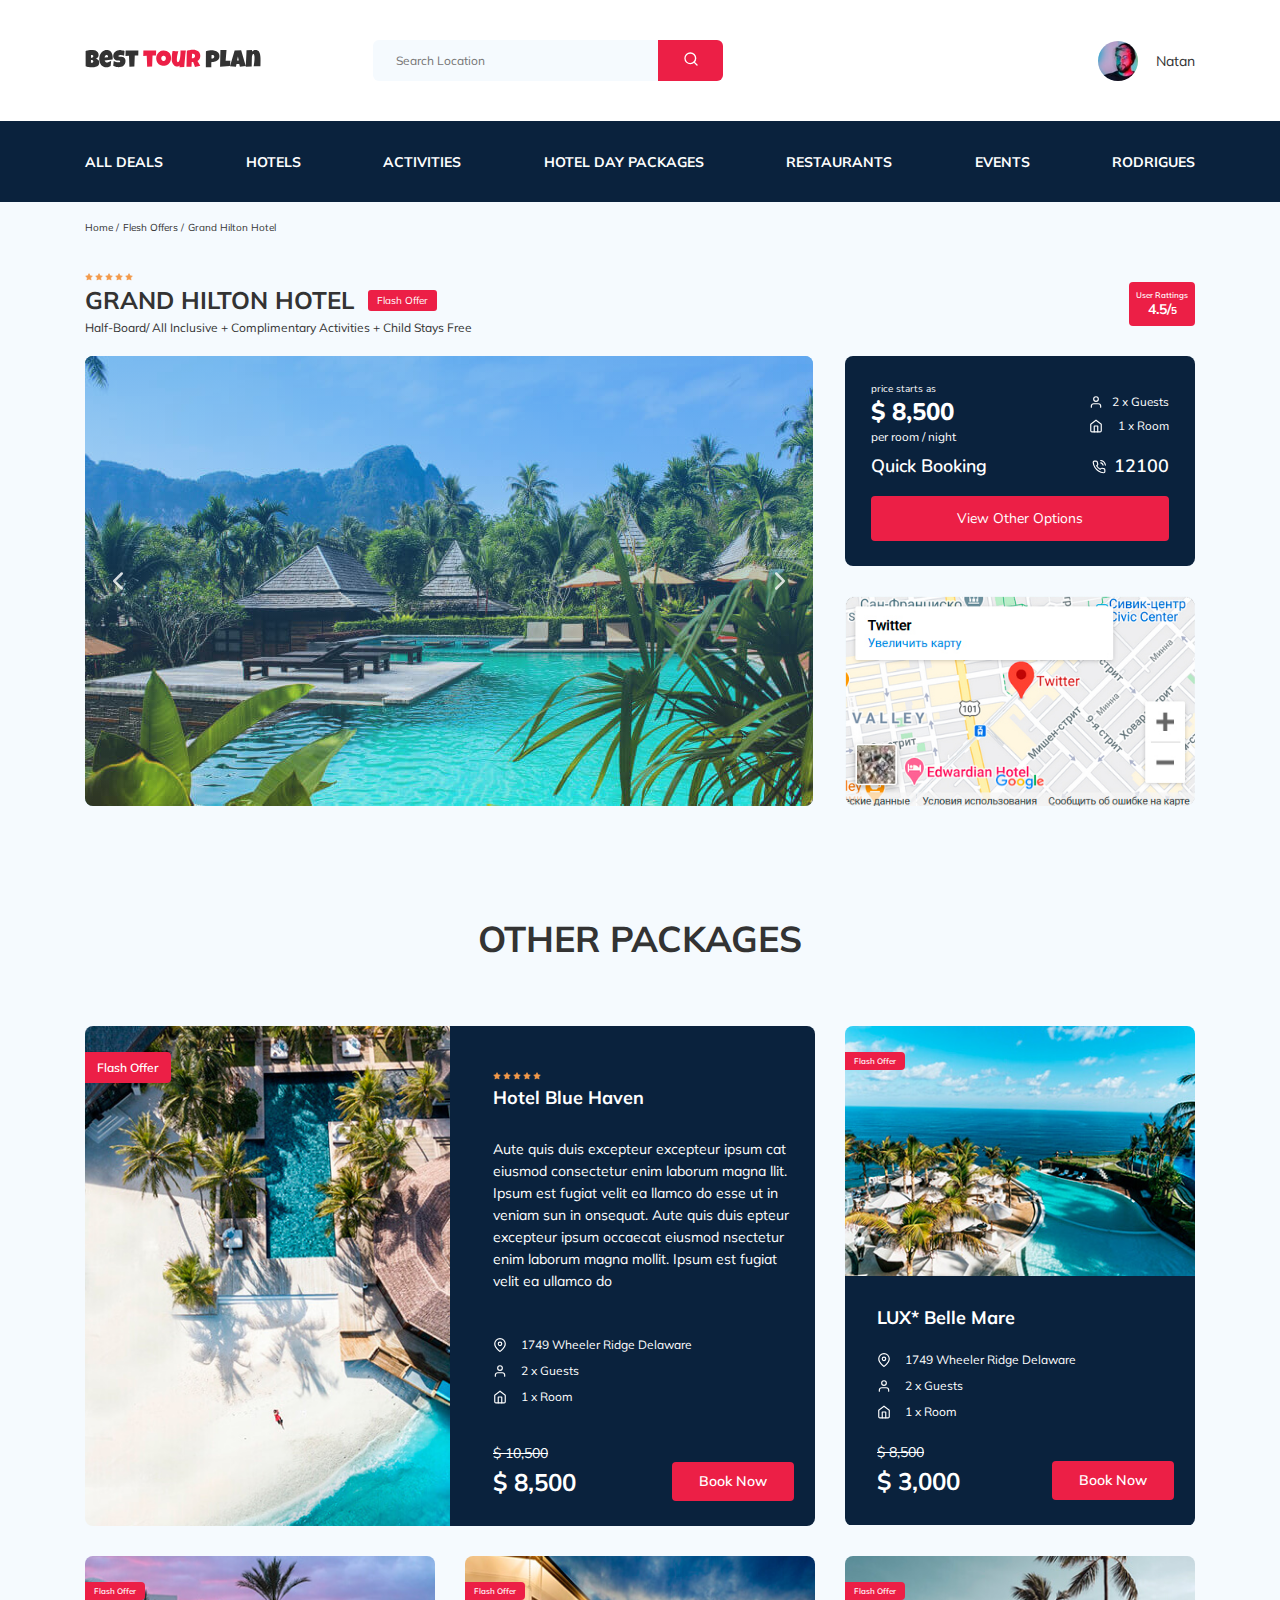
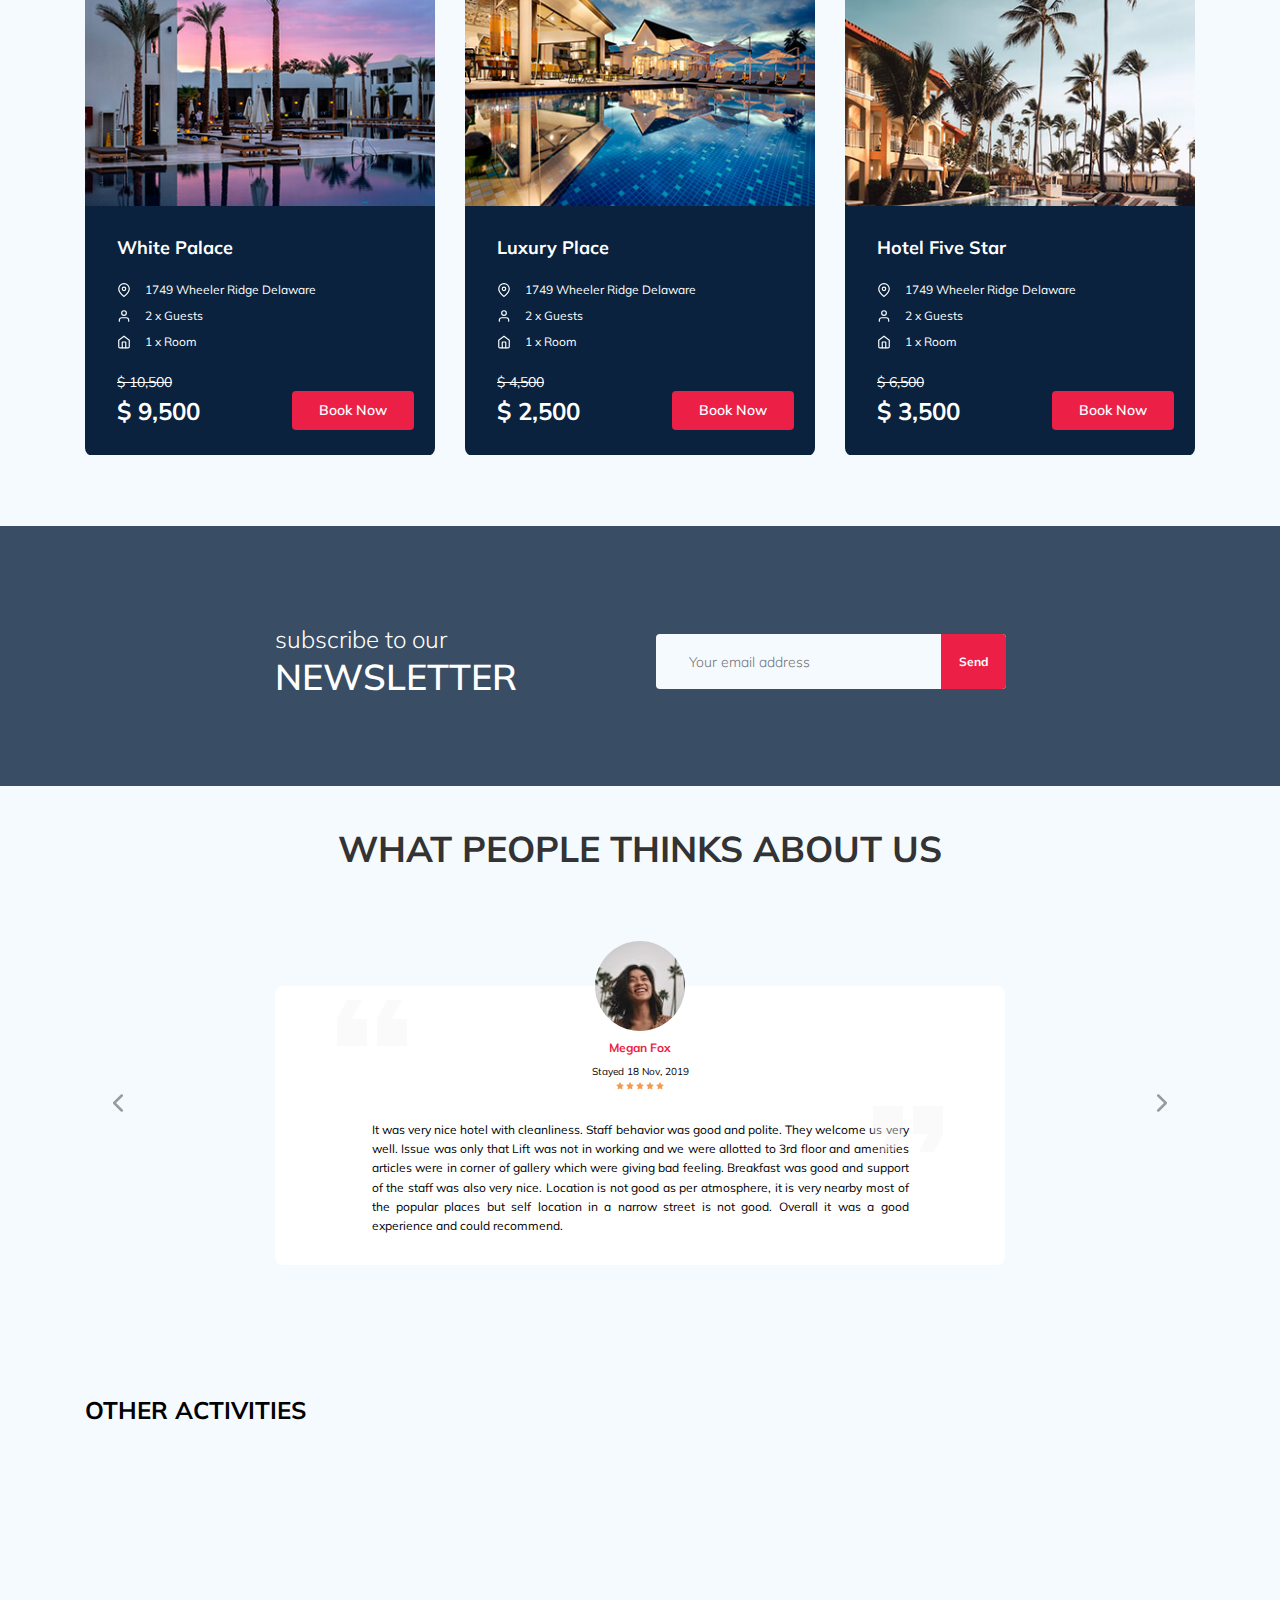
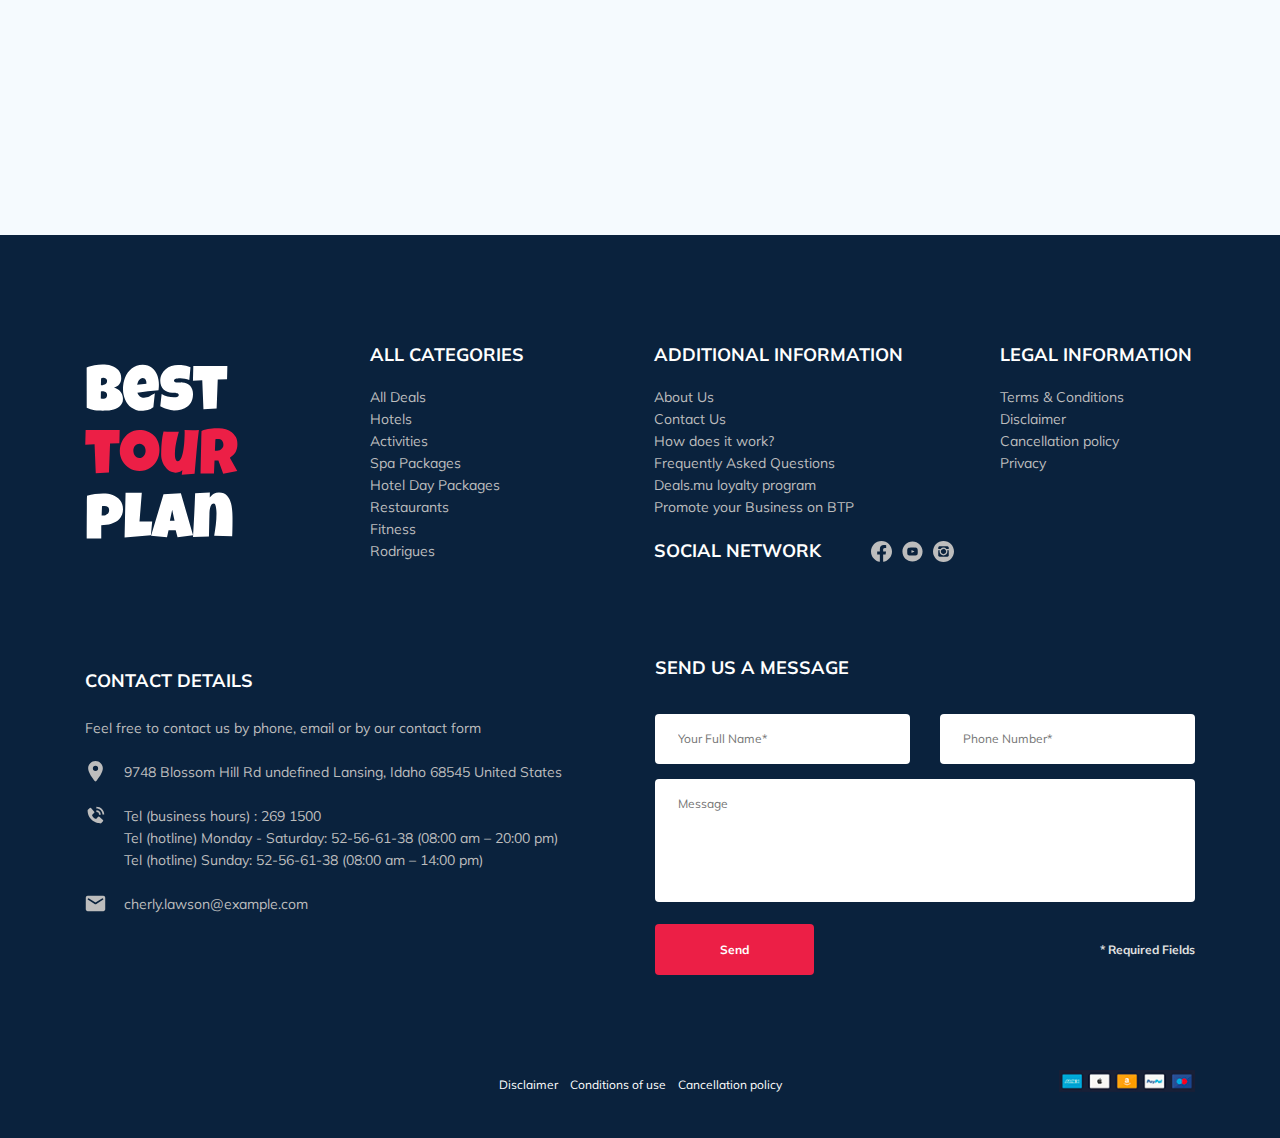
==== commit 93d8938e: "Different fixes" ====
--- a/index.html
+++ b/index.html
@@ -10,10 +10,12 @@
       href="https://fonts.googleapis.com/css2?family=Mulish:wght@300;400;600;700&family=Nunito:wght@400;600;800&display=swap"
       rel="stylesheet"
     />
+    <link rel="stylesheet" href="css/lazyframe.css" />
     <link rel="stylesheet" href="css/swiper-bundle.min.css" />
     <link rel="stylesheet" href="css/aos.css" />
     <link rel="stylesheet" href="css/main.css" />
     <script src="js/jquery-3.5.1.min.js" defer></script>
+    <script src="js/lazyframe.min.js"></script>
     <script src="js/jquery.validate.min.js" defer></script>
     <script src="js/jquery.mask.min.js" defer></script>
     <script src="js/swiper-bundle.min.js" defer></script>
@@ -274,7 +276,7 @@
             <div class="map">
               <iframe
                 class="map__item"
-                src="https://www.google.com/maps/embed?pb=!1m18!1m12!1m3!1d3153.5790052710686!2d-122.41938908482582!3d37.77646847975925!2m3!1f0!2f0!3f0!3m2!1i1024!2i768!4f13.1!3m3!1m2!1s0x8085809c6c8f4459%3A0xb10ed6d9b5050fa5!2sTwitter!5e0!3m2!1sru!2sua!4v1600877597752!5m2!1sru!2sua"
+                data-src="https://www.google.com/maps/embed?pb=!1m18!1m12!1m3!1d3153.5790052710686!2d-122.41938908482582!3d37.77646847975925!2m3!1f0!2f0!3f0!3m2!1i1024!2i768!4f13.1!3m3!1m2!1s0x8085809c6c8f4459%3A0xb10ed6d9b5050fa5!2sTwitter!5e0!3m2!1sru!2sua!4v1600877597752!5m2!1sru!2sua"
                 allowfullscreen=""
                 aria-hidden="false"
                 tabindex="0"
--- a/css/lazyframe.css
+++ b/css/lazyframe.css
@@ -0,0 +1 @@
+.lazyframe{position:relative;background-color:currentColor;background-repeat:no-repeat;background-size:cover}.lazyframe__title{position:absolute;top:0;left:0;right:0;padding:15px 17px;z-index:3}.lazyframe__title:after{z-index:-1}.lazyframe:hover{cursor:pointer}.lazyframe:before{display:block;content:"";width:100%;padding-top:100%}.lazyframe[data-ratio="16:9"]:before{padding-top:56.25%}.lazyframe[data-ratio="4:3"]:before{padding-top:75%}.lazyframe[data-ratio="1:1"]:before{padding-top:100%}.lazyframe iframe{position:absolute;top:0;left:0;right:0;bottom:0;z-index:5;width:100%;height:100%}.lazyframe[data-vendor="youtube"],.lazyframe[data-vendor="youtube_nocookie"]{background-color:#e52d27;font-family:Roboto, Arial, Helvetica, sans-serif}.lazyframe[data-vendor="youtube"] .lazyframe__title,.lazyframe[data-vendor="youtube_nocookie"] .lazyframe__title{color:#eee;font-family:Roboto, Arial, Helvetica, sans-serif;font-size:18px;text-shadow:rgba(0,0,0,0.498039) 0px 0px 2px;-webkit-font-smoothing:antialiased;-webkit-tap-highlight-color:transparent;transition:color 0.1s cubic-bezier(0.4, 0, 1, 1)}.lazyframe[data-vendor="youtube"] .lazyframe__title:hover,.lazyframe[data-vendor="youtube_nocookie"] .lazyframe__title:hover{color:#fff}.lazyframe[data-vendor="youtube"] .lazyframe__title:before,.lazyframe[data-vendor="youtube_nocookie"] .lazyframe__title:before{content:'';display:block;background:linear-gradient(rgba(0,0,0,0.2), transparent);height:98px;width:100%;pointer-events:none;position:absolute;top:0;left:0;right:0;z-index:-1;-webkit-tap-highlight-color:transparent}.lazyframe[data-vendor="youtube"]:before,.lazyframe[data-vendor="youtube_nocookie"]:before{padding-top:56.25%}.lazyframe[data-vendor="youtube"][data-ratio="16:9"]:before,.lazyframe[data-vendor="youtube_nocookie"][data-ratio="16:9"]:before{padding-top:56.25%}.lazyframe[data-vendor="youtube"][data-ratio="4:3"]:before,.lazyframe[data-vendor="youtube_nocookie"][data-ratio="4:3"]:before{padding-top:75%}.lazyframe[data-vendor="youtube"][data-ratio="1:1"]:before,.lazyframe[data-vendor="youtube_nocookie"][data-ratio="1:1"]:before{padding-top:100%}.lazyframe[data-vendor="youtube"]:after,.lazyframe[data-vendor="youtube_nocookie"]:after{content:'';position:absolute;left:50%;top:50%;width:68px;height:48px;margin-left:-34px;margin-top:-24px;background-image:url("[data-uri]");background-position:center center;background-size:100%;background-repeat:no-repeat;opacity:.81;border:none;z-index:4}.lazyframe[data-vendor="youtube"]:hover:after,.lazyframe[data-vendor="youtube_nocookie"]:hover:after{background-image:url("[data-uri]");opacity:1}.lazyframe[data-vendor="vimeo"]{background-color:#00adef}.lazyframe[data-vendor="vimeo"] .lazyframe__title{font-family:"Helvetica Neue", Helvetica, Arial;color:#00adef;font-size:20px;font-weight:bold;text-rendering:optimizeLegibility;user-select:none;-webkit-font-smoothing:auto;-webkit-tap-highlight-color:transparent;background-color:rgba(0,0,0,0.5)}.lazyframe[data-vendor="vimeo"]:before{padding-top:48.25%}.lazyframe[data-vendor="vimeo"][data-ratio="16:9"]:before{padding-top:56.25%}.lazyframe[data-vendor="vimeo"][data-ratio="4:3"]:before{padding-top:75%}.lazyframe[data-vendor="vimeo"][data-ratio="1:1"]:before{padding-top:100%}.lazyframe[data-vendor="vimeo"]:after{content:'';height:40px;width:65px;display:block;position:absolute;bottom:10px;left:10px;z-index:3;background-color:rgba(0,0,0,0.5);background-image:url("[data-uri]");background-position:center center;background-size:100% 100%;background-repeat:no-repeat;border-radius:5px;position:relative}.lazyframe[data-vendor="vimeo"]:hover:after{background-color:#00adef}.lazyframe[data-vendor="vine"]{background-color:#00bf8f}.lazyframe[data-vendor="vine"] .lazyframe__title{color:#fff;font-family:"Helvetica Neue", Helvetica, Arial, sans-serif;font-size:14px;line-height:16px;white-space:nowrap;z-index:3;positon:relative}.lazyframe[data-vendor="vine"] .lazyframe__title:after{content:'';position:absolute;top:0;left:0;right:0;z-index:-1;height:115px;padding:24px 70px 24px 24px;background:linear-gradient(to top, rgba(23,23,23,0) 0, rgba(23,23,23,0.7) 100%);filter:progid:DXImageTransform.Microsoft.gradient( startColorstr="#b3171717", endColorstr="#00171717", GradientType=0 )}.lazyframe[data-vendor="vine"]:before{padding-top:100%}.lazyframe[data-vendor="vine"][data-ratio="16:9"]:before{padding-top:56.25%}.lazyframe[data-vendor="vine"][data-ratio="4:3"]:before{padding-top:75%}.lazyframe[data-vendor="vine"][data-ratio="1:1"]:before{padding-top:100%}.lazyframe[data-vendor="vine"]:after{content:'';width:60px;height:60px;position:absolute;left:50%;top:50%;z-index:4;background-image:url("[data-uri]");background-color:rgba(0,0,0,0.5);background-size:cover;background-repeat:no-repeat;margin-top:-30px;margin-left:-30px;border-radius:50%}.lazyframe[data-vendor="vine"]:hover:after{background-color:rgba(0,0,0,0.75)}
--- a/css/main.css
+++ b/css/main.css
@@ -1,2 +1,2 @@
-/*! normalize.css v8.0.1 | MIT License | github.com/necolas/normalize.css */html{line-height:1.15;-webkit-text-size-adjust:100%}body{margin:0}main{display:block}h1{font-size:2em;margin:0.67em 0}hr{-webkit-box-sizing:content-box;box-sizing:content-box;height:0;overflow:visible}pre{font-family:monospace, monospace;font-size:1em}a{background-color:transparent}abbr[title]{border-bottom:none;text-decoration:underline;-webkit-text-decoration:underline dotted;text-decoration:underline dotted}b,strong{font-weight:bolder}code,kbd,samp{font-family:monospace, monospace;font-size:1em}small{font-size:80%}sub,sup{font-size:75%;line-height:0;position:relative;vertical-align:baseline}sub{bottom:-0.25em}sup{top:-0.5em}img{border-style:none}button,input,optgroup,select,textarea{font-family:inherit;font-size:100%;line-height:1.15;margin:0}button,input{overflow:visible}button,select{text-transform:none}button,[type="button"],[type="reset"],[type="submit"]{-webkit-appearance:button}button::-moz-focus-inner,[type="button"]::-moz-focus-inner,[type="reset"]::-moz-focus-inner,[type="submit"]::-moz-focus-inner{border-style:none;padding:0}button:-moz-focusring,[type="button"]:-moz-focusring,[type="reset"]:-moz-focusring,[type="submit"]:-moz-focusring{outline:1px dotted ButtonText}fieldset{padding:0.35em 0.75em 0.625em}legend{-webkit-box-sizing:border-box;box-sizing:border-box;color:inherit;display:table;max-width:100%;padding:0;white-space:normal}progress{vertical-align:baseline}textarea{overflow:auto}[type="checkbox"],[type="radio"]{-webkit-box-sizing:border-box;box-sizing:border-box;padding:0}[type="number"]::-webkit-inner-spin-button,[type="number"]::-webkit-outer-spin-button{height:auto}[type="search"]{-webkit-appearance:textfield;outline-offset:-2px}[type="search"]::-webkit-search-decoration{-webkit-appearance:none}::-webkit-file-upload-button{-webkit-appearance:button;font:inherit}details{display:block}summary{display:list-item}template{display:none}[hidden]{display:none}*{-webkit-box-sizing:border-box;box-sizing:border-box}html{scroll-behavior:smooth}body{font-family:"Mulish", sans-serif;background-color:#f5fafe}.container{width:1110px;margin:0 auto}.invalid{color:#ff0000}.modal-error_name{position:absolute;left:0;top:96%;z-index:102}.modal-error_phone{position:absolute;left:0;top:96%;z-index:102}.modal-error_email{position:absolute;left:0;top:96%;z-index:102}.newsletter-error_email{position:absolute;top:100%}.footer-error_name{position:absolute;left:0;top:100%}.footer-error_phone{position:absolute;left:0;top:100%}.navbar{background-color:#fff}.navbar-top{display:-webkit-box;display:-ms-flexbox;display:flex;-webkit-box-pack:justify;-ms-flex-pack:justify;justify-content:space-between;-webkit-box-align:center;-ms-flex-align:center;align-items:center;padding:40px 0}.navbar-top .logo{width:177px}.navbar-top .logo__image{max-width:100%}.navbar-top .search{display:-webkit-box;display:-ms-flexbox;display:flex;position:relative;border-radius:6px;overflow:hidden;height:41px;margin-left:10%;margin-right:auto}.navbar-top .search__input{width:350px;padding:0 75px 0 23px;font-size:12px;line-height:15px;border:none;background-color:#f5fafe;color:#333}.navbar-top .search__button{position:absolute;width:65px;height:100%;top:0;right:0;background-color:#ec1f46;border:0;cursor:pointer}.navbar-top .search__button:hover{background-color:#A81833}.navbar-top .search__icon{width:16px;height:16px;fill:#fff}.navbar-top .user{display:-webkit-box;display:-ms-flexbox;display:flex;-webkit-box-align:center;-ms-flex-align:center;align-items:center;font-size:14px;line-height:18px;text-decoration:none;color:#333}.navbar-top .user__avatar{width:40px;height:40px;-o-object-fit:cover;object-fit:cover;border-radius:50%}.navbar-top .user__name{margin-left:18px}.navbar-top .user:hover{text-decoration:underline}.navbar-top__menu-button{display:none}.navbar-bottom{background-color:#0A223D}.navbar-menu{padding:31px 0}.navbar-menu__list{display:-webkit-box;display:-ms-flexbox;display:flex;-webkit-box-pack:justify;-ms-flex-pack:justify;justify-content:space-between;margin:0;padding:0}.navbar-menu__item{list-style:none}.navbar-menu__link{font-weight:700;font-size:14px;line-height:18px;text-transform:uppercase;color:#fff;text-decoration:none}.navbar-menu__link:hover{text-decoration:underline}.navbar-menu__search_mobile_hidden,.navbar-menu__user_mobile_hidden{display:none}.breadcrump-list{display:-webkit-box;display:-ms-flexbox;display:flex;margin:0;padding:19px 0 18px;font-size:10px;line-height:13px;color:#333}.breadcrump-list__item{list-style:none}.breadcrump-list__item:not(:last-child)::after{content:"/";margin-right:4px}.breadcrump-list__link{text-decoration:none;color:inherit}.hotel{padding-bottom:70px}.hotel-info{display:-webkit-box;display:-ms-flexbox;display:flex;-webkit-box-align:center;-ms-flex-align:center;align-items:center;-webkit-box-pack:justify;-ms-flex-pack:justify;justify-content:space-between}.hotel-info__text{display:-webkit-box;display:-ms-flexbox;display:flex;-webkit-box-align:center;-ms-flex-align:center;align-items:center;-webkit-box-pack:justify;-ms-flex-pack:justify;justify-content:space-between;-ms-flex-wrap:wrap;flex-wrap:wrap;max-width:392px;padding:21px 0}.hotel-info__text .stars{-ms-flex-preferred-size:100%;flex-basis:100%;font-size:0}.hotel-info__text .stars .star{width:8px;height:8px;margin-right:2px}.hotel-info__text .stars .star:last-child{margin:0}.hotel-info__text .name{margin:4px 0 5px 0;font-size:24px;line-height:30px;color:#333}.hotel-info__text .offer{margin-right:40px;padding:4px 9px;font-size:10px;line-height:13px;border-radius:3px;color:#fff;background-color:#ec1f46}.hotel-info__text .description{-ms-flex-preferred-size:100%;flex-basis:100%;margin:0;font-size:12px;line-height:15px;color:#333}.hotel-rating{display:-webkit-box;display:-ms-flexbox;display:flex;-webkit-box-orient:vertical;-webkit-box-direction:normal;-ms-flex-direction:column;flex-direction:column;-webkit-box-pack:justify;-ms-flex-pack:justify;justify-content:space-between;text-align:center;padding:8px 7px;border-radius:4px;color:#fff;background-color:#ec1f46}.hotel-rating__text{font-weight:600;font-size:8px;line-height:10px}.hotel-rating__counter{font-weight:700;font-size:0}.hotel-rating__counter__value{font-size:14px;line-height:18px}.hotel-rating__counter__value__max{font-size:10px;line-height:13px}.hotel-rating__counter .value:not(:last-child)::after{content:"/"}.hotel-grid{display:-webkit-box;display:-ms-flexbox;display:flex;-webkit-box-pack:justify;-ms-flex-pack:justify;justify-content:space-between}.hotel-slider{position:relative;width:728px;height:450px;margin:0;border-radius:8px}.hotel-slider__item:after{content:"";position:absolute;z-index:1;width:100%;height:100%;top:0;left:0;background:-webkit-gradient(linear, left top, left bottom, from(rgba(0,122,223,0.48)), to(rgba(255,255,255,0.128)));background:linear-gradient(180deg, rgba(0,122,223,0.48) 0%, rgba(255,255,255,0.128) 100%)}.hotel-slider__slide{width:100%;height:100%;-o-object-fit:cover;object-fit:cover}.hotel-slider__button{position:absolute;top:50%;-webkit-transform:translateY(-50%);transform:translateY(-50%);z-index:99;display:-webkit-box;display:-ms-flexbox;display:flex;-webkit-box-pack:center;-ms-flex-pack:center;justify-content:center;-webkit-box-align:center;-ms-flex-align:center;align-items:center;width:30px;height:30px;border:none;cursor:pointer;background-color:transparent}.hotel-slider__button_prev{left:18px}.hotel-slider__button_next{right:18px}.hotel-slider__icon_prev,.hotel-slider__icon_next{width:10px;height:18px;fill:#fff;opacity:0.8}.hotel-wrapper{display:-webkit-box;display:-ms-flexbox;display:flex;-webkit-box-orient:vertical;-webkit-box-direction:normal;-ms-flex-direction:column;flex-direction:column;-webkit-box-pack:justify;-ms-flex-pack:justify;justify-content:space-between}.hotel-wrapper .booking-card{display:-webkit-box;display:-ms-flexbox;display:flex;-webkit-box-orient:vertical;-webkit-box-direction:normal;-ms-flex-direction:column;flex-direction:column;-webkit-box-pack:justify;-ms-flex-pack:justify;justify-content:space-between;width:350px;height:210px;padding:26px;font-family:"Nunito",sans-serif;color:#fff;border-radius:8px;background-color:#0A223D}.hotel-wrapper .booking-card__content{display:-webkit-box;display:-ms-flexbox;display:flex;-webkit-box-pack:justify;-ms-flex-pack:justify;justify-content:space-between;-webkit-box-align:center;-ms-flex-align:center;align-items:center}.hotel-wrapper .booking-card .price{display:-webkit-box;display:-ms-flexbox;display:flex;-webkit-box-orient:vertical;-webkit-box-direction:normal;-ms-flex-direction:column;flex-direction:column;margin-bottom:9px}.hotel-wrapper .booking-card .price__txt{font-size:10px;line-height:14px}.hotel-wrapper .booking-card .price__txt_down{font-size:12px;line-height:16px}.hotel-wrapper .booking-card .price__value{font-weight:800;font-size:24px;line-height:33px}.hotel-wrapper .booking-card .properties{font-size:12px;line-height:16px}.hotel-wrapper .booking-card .properties__item{display:-webkit-box;display:-ms-flexbox;display:flex;-webkit-box-align:center;-ms-flex-align:center;align-items:center;-webkit-box-pack:justify;-ms-flex-pack:justify;justify-content:space-between;margin-bottom:8px}.hotel-wrapper .booking-card .properties__icon{width:14px;height:14px;margin-right:9px;fill:#fff}.hotel-wrapper .booking-card__phone{display:-webkit-box;display:-ms-flexbox;display:flex;-webkit-box-pack:justify;-ms-flex-pack:justify;justify-content:space-between;margin-bottom:17px;font-weight:600;font-size:18px;line-height:25px}.hotel-wrapper .booking-card__phone .number{display:-webkit-box;display:-ms-flexbox;display:flex;-webkit-box-align:center;-ms-flex-align:center;align-items:center;text-decoration:none;color:inherit}.hotel-wrapper .booking-card__phone .number:hover{text-decoration:underline}.hotel-wrapper .booking-card__phone .number__icon{width:14px;height:14px;margin-right:8px;fill:#fff}.hotel-wrapper .booking-card__button{padding:13px 84px;text-align:center;font-size:14px;line-height:19px;text-decoration:none;color:inherit;border-radius:4px;background-color:#ec1f46}.hotel-wrapper .booking-card__button:hover{background-color:#A81833}.hotel-wrapper .map{width:350px;height:210px;border-radius:10px;overflow:hidden}.hotel-wrapper .map__item{width:100%;height:100%;border:0}.packages{padding:40px 0 70px}.packages__title{margin:0 0 65px;text-align:center;font-weight:700;font-size:36px;line-height:45px;text-transform:uppercase;color:#333}.packages__grid{display:-ms-grid;display:grid;-ms-grid-columns:(1fr)[3];grid-template-columns:repeat(3, 1fr);-ms-grid-rows:(max-content)[2];grid-template-rows:repeat(2, -webkit-max-content);grid-template-rows:repeat(2, max-content);-webkit-column-gap:30px;column-gap:30px;row-gap:30px}.packages__item{-ms-grid-rows:(1fr)[2];grid-template-rows:repeat(2, 1fr);height:500px;border-radius:8px;overflow:hidden}.packages__item_big{-ms-grid-column:1;-ms-grid-column-span:2;grid-column:1/3;display:-ms-grid;display:grid;-ms-grid-columns:(50%)[2];grid-template-columns:repeat(2, 50%)}.packages .big-item__wrapper{width:100%;height:500px}.packages .big-item__img{-o-object-position:center top;object-position:center top}.packages .big-item__offer{position:absolute;z-index:1;left:0;top:26px;padding:8px 12px;font-weight:600;font-size:12px;line-height:15px;color:#fff;background-color:#ec1f46;border-radius:0 4px 4px 0}.packages .big-item__content{-ms-grid-rows:(max-content)[6];grid-template-rows:repeat(6, -webkit-max-content);grid-template-rows:repeat(6, max-content);padding:46px 21px 30px 43px;color:#fff}.packages .big-item__content .stars{margin-bottom:6px;font-size:0}.packages .big-item__content .stars .star{width:8px;height:8px;margin-right:2px}.packages .big-item__content .stars .star:last-child{margin-right:0}.packages .big-item__title{margin:0 0 29px}.packages .big-item__description{margin-bottom:45px;font-size:14px;line-height:22px}.packages .big-item__properties{margin:0 0 40px}.packages__wrapper{position:relative;width:100%;height:250px}.packages__img{width:100%;height:100%;-o-object-fit:cover;object-fit:cover}.packages__content{display:-ms-grid;display:grid;-ms-grid-rows:(max-content)[4];grid-template-rows:repeat(4, -webkit-max-content);grid-template-rows:repeat(4, max-content);padding:30px 21px 25px 32px;background-color:#0A223D}.packages .little-item__offer{position:absolute;z-index:1;left:0;top:26px;padding:4px 9px;font-weight:600;font-size:8px;line-height:10px;color:#fff;background-color:#ec1f46;border-radius:0 4px 4px 0}.packages .little-item__title{margin:0 0 23px}.packages .little-item__properties{margin-bottom:24px}.packages .content{color:#fff}.packages .content__title{font-weight:700;font-size:18px;line-height:23px}.packages .content__price{display:-webkit-box;display:-ms-flexbox;display:flex;-webkit-box-pack:justify;-ms-flex-pack:justify;justify-content:space-between;-webkit-box-align:center;-ms-flex-align:center;align-items:center}.packages .content__price_new{font-weight:bold;font-size:24px;line-height:30px}.packages .content__price_old{font-size:14px;line-height:18px;text-decoration:line-through}.packages .content__button{padding:10px 27px;font-weight:600;font-size:14px;line-height:19px;text-decoration:none;text-align:center;color:#fff;border-radius:4px;background-color:#ec1f46}.packages .content__button:hover{background-color:#A81833}.packages .properties{font-size:0}.packages .properties__item{margin-bottom:11px}.packages .properties__item:last-child{margin-bottom:0}.packages .properties__icon{vertical-align:middle;width:14px;height:14px;margin-right:14px;fill:#fff}.packages .properties__txt{vertical-align:middle;font-size:12px;line-height:15px;color:#fff}.newsletter{position:relative}.newsletter:after{content:"";position:absolute;left:0;top:0;right:0;bottom:0;width:100%;height:100%;background-color:rgba(10,34,61,0.8)}.newsletter__wrapper{position:relative;z-index:1;display:-webkit-box;display:-ms-flexbox;display:flex;-webkit-box-align:center;-ms-flex-align:center;align-items:center;-webkit-box-pack:justify;-ms-flex-pack:justify;justify-content:space-between;max-width:731px;margin:0 auto;padding:98px 0 87px}.newsletter__title{margin:0;font-weight:300;font-size:24px;line-height:30px;color:#fff}.newsletter__title__strong{font-weight:600;font-size:36px;line-height:45px;text-transform:uppercase}.newsletter .subscribe{display:-webkit-box;display:-ms-flexbox;display:flex;position:relative;height:55px}.newsletter .subscribe__input{width:350px;padding:0 75px 0 33px;font-weight:300;font-size:14px;line-height:18px;border:none;border-radius:4px;background-color:#f5fafe;color:#333}.newsletter .subscribe__button{position:absolute;width:65px;height:100%;top:0;right:0;font-weight:bold;font-size:12px;line-height:15px;background-color:#ec1f46;border:0;border-radius:0 4px 4px 0;color:#fff;cursor:pointer}.newsletter .subscribe__button:hover{background-color:#A81833}.reviews{padding:40px 0 70px}.reviews__title{margin:0 0 70px 0;font-weight:700;font-size:36px;line-height:45px;text-align:center;text-transform:uppercase;color:#333}.reviews-slider{position:relative}.reviews-slider__item{position:relative;display:-webkit-box;display:-ms-flexbox;display:flex;-webkit-box-orient:vertical;-webkit-box-direction:normal;-ms-flex-direction:column;flex-direction:column;-webkit-box-align:center;-ms-flex-align:center;align-items:center;width:730px;margin:45px auto 0;padding:0 62px 30px;border-radius:8px;background-color:#ffffff}.reviews-slider__item::before{content:"";position:absolute;top:13px;left:62px;background-image:url(../img/4.reviews/quote-left.svg);background-repeat:no-repeat;width:70px;height:47px}.reviews-slider__item::after{content:"";position:absolute;top:119px;right:62px;background-image:url(../img/4.reviews/quote-right.svg);background-repeat:no-repeat;width:70px;height:47px}.reviews-slider__profile{display:-webkit-box;display:-ms-flexbox;display:flex;-webkit-box-orient:vertical;-webkit-box-direction:normal;-ms-flex-direction:column;flex-direction:column;-webkit-box-align:center;-ms-flex-align:center;align-items:center;margin-top:-45px;margin-bottom:30px}.reviews-slider__avatar{width:90px;height:90px;margin-bottom:9px;border-radius:50%;-o-object-fit:cover;object-fit:cover}.reviews-slider__user-name{margin:0 0 10px;font-size:12px;line-height:15px;color:#ec1f46}.reviews-slider__date{margin-bottom:4px;font-size:10px;line-height:13px}.reviews-slider .rating{font-size:0}.reviews-slider .rating .star{margin-right:2px;width:8px;height:8px}.reviews-slider .rating .star:last-child{margin-right:0}.reviews-slider__text{max-width:537px;margin:0 auto;font-size:12px;line-height:160%;text-align:justify}.reviews-slider__button{position:absolute;top:50%;-webkit-transform:translateY(-50%);transform:translateY(-50%);z-index:99;display:-webkit-box;display:-ms-flexbox;display:flex;-webkit-box-pack:center;-ms-flex-pack:center;justify-content:center;-webkit-box-align:center;-ms-flex-align:center;align-items:center;width:30px;height:30px;border:none;cursor:pointer;background-color:transparent}.reviews-slider__button_prev{left:18px}.reviews-slider__button_next{right:18px}.reviews-slider__icon_prev,.reviews-slider__icon_next{width:10px;height:18px;fill:#828282;opacity:0.8}.activities{padding:60px 0 98px}.activities__title{margin:0 0 57px;font-size:24px;line-height:30px;text-transform:uppercase}.activities__content{display:-webkit-box;display:-ms-flexbox;display:flex;-webkit-box-align:center;-ms-flex-align:center;align-items:center;-webkit-box-pack:justify;-ms-flex-pack:justify;justify-content:space-between}.activities .activity{position:relative;width:255px;height:255px;border-radius:6px;overflow:hidden}.activities .activity::after{content:"";position:absolute;width:100%;height:100%;top:0;left:0;bottom:0;right:0;background:linear-gradient(179.83deg, rgba(196,196,196,0) 35.34%, #0A223D 99.85%)}.activities .activity__img{width:100%;height:100%;-o-object-fit:cover;object-fit:cover}.activities .activity__text{position:absolute;z-index:20;left:26px;bottom:30px;color:#fff}.activities .activity__descr{display:block;margin-bottom:23px;font-weight:bold;font-size:16px;line-height:20px}.activities .activity__button{padding:7px 22px;font-family:Nunito;font-weight:600;font-size:12px;line-height:16px;text-decoration:none;color:inherit;border-radius:4px;background-color:#ec1f46}.activities .activity__button:hover{background-color:#A81833}.footer{padding:108px 0 46px;background-color:#0a223d}.footer-top{display:-ms-grid;display:grid;-ms-grid-columns:1fr 1fr 300px 195px;grid-template-columns:1fr 1fr 300px 195px;-ms-grid-rows:(max-content)[2];grid-template-rows:repeat(2, -webkit-max-content);grid-template-rows:repeat(2, max-content);-webkit-column-gap:46px;column-gap:46px;margin-bottom:94px}.footer-top__logo-wrapper{-ms-grid-row:1;-ms-grid-row-span:2;grid-row:1/3;display:-webkit-box;display:-ms-flexbox;display:flex;-webkit-box-align:center;-ms-flex-align:center;align-items:center}.footer-top__categories{-ms-grid-row:1;-ms-grid-row-span:2;grid-row:1/3}.footer-top__additional-info{-ms-grid-row:1;-ms-grid-row-span:1;grid-row:1/2}.footer-top__social{-ms-grid-row:2;-ms-grid-row-span:1;grid-row:2/3;display:-webkit-box;display:-ms-flexbox;display:flex;-webkit-box-align:end;-ms-flex-align:end;align-items:flex-end;-webkit-box-pack:justify;-ms-flex-pack:justify;justify-content:space-between}.footer-top__legal-info{-ms-grid-row:1;-ms-grid-row-span:2;grid-row:1/3}.footer-top__title{margin:0 0 20px;font-size:18px;line-height:23px;text-transform:uppercase;color:#fff}.footer-top__title_nm{margin:0}.footer-top .list{margin:0;padding:0}.footer-top .list__item{list-style:none}.footer-top .list .item__link{font-size:14px;line-height:22px;text-decoration:none;color:#bdbdbd}.footer-top .list .item__link:hover{text-decoration:underline}.footer-top__links{font-size:0}.footer-top__link{display:inline-block;margin-right:10px;text-decoration:none}.footer-top__link:last-child{margin-right:0}.footer-top__icon{width:21px;height:21px;fill:#bdbdbd}.footer-contact{display:-ms-grid;display:grid;-ms-grid-columns:(1fr)[2];grid-template-columns:repeat(2, 1fr);-webkit-column-gap:30px;column-gap:30px;margin-bottom:95px}.footer-contact__details-wrapper{display:-ms-grid;display:grid;-ms-grid-rows:(max-content)[3];grid-template-rows:repeat(3, -webkit-max-content);grid-template-rows:repeat(3, max-content)}.footer-contact__form{display:-ms-grid;display:grid;-ms-grid-columns:(1fr)[2];grid-template-columns:repeat(2, 1fr);-webkit-column-gap:30px;column-gap:30px;row-gap:15px}.footer-contact__title{margin:0 0 25px;font-size:18px;line-height:23px;text-transform:uppercase;color:#fff}.footer-contact__subtitle{margin-bottom:22px}.footer-contact__txt{font-size:14px;line-height:22px;color:#bdbdbd}.footer-contact__link{font-size:14px;line-height:22px;color:#bdbdbd;text-decoration:none}.footer-contact__link:hover{text-decoration:underline}.footer-contact__list{margin:0;padding:0;list-style:none}.footer-contact__item{display:-webkit-box;display:-ms-flexbox;display:flex;-webkit-box-align:start;-ms-flex-align:start;align-items:start;margin-bottom:22px}.footer-contact__icon{min-width:21px;width:21px;min-height:21px;height:21px;margin-right:18px;fill:#bdbdbd}.footer-contact .details__title{margin-top:13px}.footer-contact .form-title{margin-bottom:35px}.footer-contact__input-group{position:relative}.footer-contact .form{font-size:12px;line-height:15px}.footer-contact .form__input{width:100%;padding:18px 23px;border-radius:4px;border:0;color:#333}.footer-contact .form__textarea{-ms-grid-column:1;-ms-grid-column-span:2;grid-column:1/3;height:123px;resize:none;margin-bottom:7px;padding:18px 23px;border-radius:4px;border:0;color:#333}.footer-contact .form__button-wrapper{-ms-grid-column:1;-ms-grid-column-span:2;grid-column:1/3;display:-webkit-box;display:-ms-flexbox;display:flex;-webkit-box-align:center;-ms-flex-align:center;align-items:center;-webkit-box-pack:justify;-ms-flex-pack:justify;justify-content:space-between;font-weight:bold;font-size:12px;line-height:15px;color:#e0e0e0}.footer-contact .form__button{padding:18px 65px;font-weight:700;font-size:12px;line-height:15px;color:#fff;border:0;border-radius:4px;background-color:#ec1f46;cursor:pointer}.footer-contact .form__button:hover{background-color:#A81833}.footer-bottom{display:-ms-grid;display:grid;-ms-grid-columns:1fr 283px 1fr;grid-template-columns:1fr 283px 1fr}.footer-bottom__link-wrapper{-ms-grid-column:2;-ms-grid-column-span:1;grid-column:2/3;display:-webkit-box;display:-ms-flexbox;display:flex;-webkit-box-pack:justify;-ms-flex-pack:justify;justify-content:space-between;-webkit-box-align:end;-ms-flex-align:end;align-items:flex-end}.footer-bottom__logo-wrapper{-ms-grid-column:3;-ms-grid-column-span:1;grid-column:3/4;display:-webkit-box;display:-ms-flexbox;display:flex;-webkit-box-pack:end;-ms-flex-pack:end;justify-content:flex-end}.footer-bottom__companies-logo{width:136px;height:22px}.footer-bottom__link{font-size:12px;line-height:15px;text-decoration:none;color:#fff}.footer-bottom__link:hover{text-decoration:underline}.modal__overlay{position:fixed;z-index:100;left:0;top:0;right:0;bottom:0;background:rgba(0,143,223,0.39);visibility:hidden;-webkit-transition:opacity 0.3s;transition:opacity 0.3s}.modal__overlay_active{visibility:visible}.modal__dialog{position:fixed;z-index:101;top:50%;left:50%;-webkit-transform:translate(-50%, -50%);transform:translate(-50%, -50%);display:-webkit-box;display:-ms-flexbox;display:flex;-webkit-box-orient:vertical;-webkit-box-direction:normal;-ms-flex-direction:column;flex-direction:column;width:478px;margin:0 auto;padding:33px 88px;border-radius:8px;background-color:#0a223d;visibility:hidden;-webkit-transition:opacity 0.3s;transition:opacity 0.3s}.modal__dialog_active{visibility:visible}.modal__close{position:absolute;top:17px;right:18px;width:16px;height:16px}.modal__icon{width:100%;height:100%;fill:#fff}.modal__form{display:-webkit-box;display:-ms-flexbox;display:flex;-webkit-box-orient:vertical;-webkit-box-direction:normal;-ms-flex-direction:column;flex-direction:column;-webkit-box-align:center;-ms-flex-align:center;align-items:center;overflow-y:auto}.modal__title{margin:0;font-size:18px;line-height:23px;text-transform:uppercase;color:#fff}.modal__input{width:100%;margin-top:15px;padding:18px 23px;font-size:12px;line-height:15px;color:#333;border:0;border-radius:4px}.modal__input-group{width:100%;position:relative}.modal__textarea{width:100%;height:123px;margin-top:15px;padding:18px 23px;font-size:12px;line-height:15px;color:#333;border:0;border-radius:4px;resize:none}.modal__button-wrapper{display:-webkit-box;display:-ms-flexbox;display:flex;-webkit-box-pack:justify;-ms-flex-pack:justify;justify-content:space-between;-webkit-box-align:center;-ms-flex-align:center;align-items:center;width:100%;margin-top:15px}.modal__button{padding:18px 66px;font-weight:700;font-size:12px;line-height:15px;border:0;border-radius:4px;color:#fff;background-color:#ec1f46;cursor:pointer}.modal__txt{font-weight:700;font-size:12px;line-height:15px;color:#E0E0E0}.thank-you{padding:40px 0}.thank-you__content{display:-ms-grid;display:grid;-ms-grid-columns:1fr;grid-template-columns:1fr;row-gap:20px}.thank-you__title{margin:0;font-size:36px;line-height:45px;color:#333}.thank-you__text{margin:0;font-size:16px;line-height:22px;color:#333}.thank-you__button{width:-webkit-max-content;width:-moz-max-content;width:max-content;padding:13px 64px;font-weight:700;font-size:14px;line-height:19px;color:#fff;border:0;border-radius:4px;background-color:#ec1f46;text-decoration:none}@media (max-width: 1200px){.container{width:960px}.container .navbar-top .logo{width:133px}.hotel__slider{width:590px}.activities .activity{width:230px;height:230px}.activities .activity__text{left:18px}.packages .big-item__title{margin-bottom:24px}.packages .big-item__description{margin-bottom:30px}.packages .big-item__properties{margin-bottom:35px}}@media (max-width: 992px){.container{width:700px}.container .navbar-top{padding:30px 0}.container .navbar-top .logo{width:133px}.container .navbar-top .search{margin-left:7%}.container .navbar-top .search__input{width:340px}.container .navbar-top .search__button:hover{background-color:#ec1f46}.container .navbar-top .user:hover{text-decoration:none}.navbar-bottom .container{width:673px}.navbar-menu{padding:22px 0}.navbar-menu__link{font-size:12px;line-height:15px}.navbar-menu__link:hover{text-decoration:none}.hotel{padding-bottom:60px}.hotel-grid{-webkit-box-orient:vertical;-webkit-box-direction:normal;-ms-flex-direction:column;flex-direction:column}.hotel__slider{width:100%;margin-bottom:30px}.hotel-wrapper{-webkit-box-orient:horizontal;-webkit-box-direction:normal;-ms-flex-direction:row;flex-direction:row}.hotel-wrapper .booking-card{width:340px;padding:27px 22px}.hotel-wrapper .booking-card__phone .number:hover{text-decoration:none}.hotel-wrapper .booking-card__button:hover{background-color:#ec1f46}.hotel-wrapper .map{width:340px}.packages__grid{-ms-grid-columns:(1fr)[2];grid-template-columns:repeat(2, 1fr);-ms-grid-rows:(max-content)[3];grid-template-rows:repeat(3, -webkit-max-content);grid-template-rows:repeat(3, max-content);grid-gap:20px}.packages__title{margin-bottom:50px;font-size:30px;line-height:38px}.packages .big-item__title{margin-bottom:30px}.packages .big-item__description{margin-bottom:40px}.packages .big-item__properties{margin-bottom:40px}.packages .content__button:hover{background-color:#ec1f46}.newsletter__wrapper{width:700px;padding:92px 0}.newsletter .subscribe__button:hover{background-color:#ec1f46}.reviews{padding:40px 0 60px}.reviews__title{margin:0 0 50px 0;font-size:30px;line-height:38px}.reviews-slider__item{width:579px}.reviews-slider__item::before{display:none}.reviews-slider__item::after{display:none}.reviews-slider__text{max-width:455px}.reviews-slider__button_prev{left:0}.reviews-slider__button_next{right:0}.activities{padding-bottom:50px}.activities__content{-ms-flex-wrap:wrap;flex-wrap:wrap}.activities .activity{-ms-flex-preferred-size:48.5%;flex-basis:48.5%;height:255px;margin-bottom:20px}.activities .activity__text{left:27px}.activities .activity__button:hover{background-color:#ec1f46}.footer{padding:73px 0 33px}.footer-top{-ms-grid-columns:1fr 260px 202px;grid-template-columns:1fr 260px 202px;-ms-grid-rows:(max-content)[2];grid-template-rows:repeat(2, -webkit-max-content);grid-template-rows:repeat(2, max-content);-webkit-column-gap:38px;column-gap:38px;row-gap:48px;margin-bottom:55px}.footer-top__logo-wrapper{-ms-grid-row:1;-ms-grid-row-span:1;grid-row:1/2}.footer-top__logo{width:94px;height:110px}.footer-top__categories{-ms-grid-row:2;-ms-grid-row-span:1;grid-row:2/3}.footer-top__additional-info{-ms-grid-row:2;-ms-grid-row-span:1;grid-row:2/3}.footer-top__social{-ms-grid-column:2;-ms-grid-column-span:2;grid-column:2/4;-ms-grid-row:1;-ms-grid-row-span:1;grid-row:1/2;display:-ms-grid;display:grid;-ms-grid-columns:40% 60%;grid-template-columns:40% 60%;-webkit-column-gap:16px;column-gap:16px;-ms-flex-line-pack:center;align-content:center;margin-left:-10px}.footer-top__links{margin-left:-10px;margin-bottom:-5px}.footer-top .list .item__link:hover{text-decoration:none}.footer-top__title_nm{width:200px;margin-bottom:-5px}.footer-top__legal-info{-ms-grid-row:2;-ms-grid-row-span:1;grid-row:2/3}.footer-contact{-ms-grid-columns:77%;grid-template-columns:77%;-ms-grid-rows:(max-content)[2];grid-template-rows:repeat(2, -webkit-max-content);grid-template-rows:repeat(2, max-content);row-gap:39px;margin-bottom:52px}.footer-contact__title{margin:0 0 24px}.footer-contact__link:hover{text-decoration:none}.footer-contact .form-title{margin-bottom:34px}.footer-contact .form__button:hover{background-color:#ec1f46}.footer-bottom{-ms-grid-columns:283px 1fr 1fr;grid-template-columns:283px 1fr 1fr}.footer-bottom__link-wrapper{-ms-grid-column:1;-ms-grid-column-span:1;grid-column:1/2}.footer-bottom__link:hover{text-decoration:none}.modal__dialog{width:400px;padding:33px 66px}.invalid{font-size:14px}}@media (max-width: 992px) and (max-height: 500px) and (orientation: landscape){.modal__dialog{width:80%;height:290px;top:50%}.modal__dialog_error{height:340px}.modal__form{display:-ms-grid;display:grid;-ms-grid-columns:(1fr)[2];grid-template-columns:repeat(2, 1fr);-ms-grid-rows:max-content;grid-template-rows:-webkit-max-content;grid-template-rows:max-content;-webkit-column-gap:15px;column-gap:15px;row-gap:15px}.modal__form_error{height:274px;row-gap:5px}.modal__title{-ms-grid-column:1;-ms-grid-column-span:2;grid-column:1/3;margin:0}.modal__input{-ms-grid-column:1;-ms-grid-column-span:1;grid-column:1/2;margin:0}.modal__input_error{padding:15px 23px}.modal__input-group{height:100%}.modal__textarea{-ms-grid-column:2;-ms-grid-column-span:1;grid-column:2/3;-ms-grid-row:2;-ms-grid-row-span:2;grid-row:2/4;height:100%;margin:0}.modal__button-wrapper{-ms-grid-column:2;-ms-grid-column-span:1;grid-column:2/3;-webkit-box-orient:horizontal;-webkit-box-direction:normal;-ms-flex-direction:row;flex-direction:row;margin:0;-webkit-box-align:start;-ms-flex-align:start;align-items:start}.modal__button{width:100%}.modal__txt{display:none}.modal-error_name{top:65%}.modal-error_phone{top:65%}.modal-error_email{top:60%}}@media (max-width: 759px){body{padding-top:78px}.container{width:576px}.navbar__mobile_fixed{position:fixed;left:0;top:0;right:0;z-index:99}.navbar-top{padding:28px 0}.navbar-top .logo{width:100px}.navbar-top .search__mobile_hidden,.navbar-top .user__mobile_hidden{display:none}.navbar-top .menu-button{display:-webkit-box;display:-ms-flexbox;display:flex;-webkit-box-orient:vertical;-webkit-box-direction:normal;-ms-flex-direction:column;flex-direction:column;-webkit-box-align:center;-ms-flex-align:center;align-items:center;-webkit-box-pack:justify;-ms-flex-pack:justify;justify-content:space-between;height:11px}.navbar-top .menu-button__line{width:16px;height:1px;background-color:#333}.navbar-bottom{display:none;position:fixed;top:78px;bottom:0;left:0;right:0;overflow:auto}.navbar-bottom_active{display:block}.navbar-bottom .container{width:576px}.navbar-menu__list{-webkit-box-orient:vertical;-webkit-box-direction:normal;-ms-flex-direction:column;flex-direction:column;-webkit-box-align:center;-ms-flex-align:center;align-items:center}.navbar-menu__item{margin-bottom:20px}.navbar-menu__item:last-child{margin-bottom:0}.navbar-menu__search_mobile_hidden,.navbar-menu__user_mobile_hidden{display:-webkit-box;display:-ms-flexbox;display:flex}.navbar-menu .search{position:relative;display:-webkit-box;display:-ms-flexbox;display:flex;margin-bottom:19px;height:41px;border-radius:6px;overflow:hidden}.navbar-menu .search__input{width:245px;padding:0 75px 0 23px;font-size:12px;line-height:15px;border:none;background-color:#f5fafe;color:#333}.navbar-menu .search__button{position:absolute;width:65px;height:100%;top:0;right:0;background-color:#ec1f46;border:0;cursor:pointer}.navbar-menu .search__icon{width:16px;height:16px;fill:#fff}.navbar-menu .user{display:-webkit-box;display:-ms-flexbox;display:flex;-webkit-box-orient:vertical;-webkit-box-direction:normal;-ms-flex-direction:column;flex-direction:column;-webkit-box-align:center;-ms-flex-align:center;align-items:center;margin-bottom:7px;font-size:14px;line-height:18px;text-decoration:none;color:#fff}.navbar-menu .user__avatar{margin-bottom:10px;width:40px;height:40px;-o-object-fit:cover;object-fit:cover;border-radius:50%}.navbar-menu .user:hover{text-decoration:underline}.hotel{padding-bottom:40px}.hotel-info__text{max-width:100%;padding:5px 0 20px 0}.hotel-info__text .offer{-webkit-box-ordinal-group:0;-ms-flex-order:-1;order:-1;margin:0}.hotel-info__text .stars{-ms-flex-preferred-size:auto;flex-basis:auto;margin-right:19px}.hotel-info__text .name{-ms-flex-preferred-size:100%;flex-basis:100%;margin:10px 0 5px 0}.hotel-rating{display:none}.hotel-grid{-webkit-box-orient:vertical;-webkit-box-direction:normal;-ms-flex-direction:column;flex-direction:column}.hotel__slider{width:100%;height:350px;margin-bottom:20px}.hotel-wrapper{-webkit-box-orient:vertical;-webkit-box-direction:normal;-ms-flex-direction:column;flex-direction:column}.hotel-wrapper .booking-card{width:100%;margin-bottom:20px;padding:27px 22px}.hotel-wrapper .booking-card__button{padding:13px 54px}.hotel-wrapper .map{width:100%}.packages__grid{-ms-grid-columns:(100%)[1];grid-template-columns:repeat(1, 100%);-ms-grid-rows:(250px)[5];grid-template-rows:repeat(5, 250px)}.packages__item{display:-ms-grid;display:grid;-ms-grid-columns:(50%)[2];grid-template-columns:repeat(2, 50%);-ms-grid-rows:(100%)[1];grid-template-rows:repeat(1, 100%);height:250px}.packages__item_big{-ms-grid-column:1;grid-column:1}.packages .big-item__wrapper{height:250px}.packages .big-item__img{-o-object-position:50% 5%;object-position:50% 5%}.packages .big-item__offer{padding:4px 9px;font-size:8px;line-height:10px}.packages .big-item__content{padding:27px}.packages .big-item .stars{display:none}.packages .big-item__description{display:none}.packages .big-item__properties{margin-bottom:24px}.newsletter__wrapper{-webkit-box-orient:vertical;-webkit-box-direction:normal;-ms-flex-direction:column;flex-direction:column;-webkit-box-align:start;-ms-flex-align:start;align-items:start;width:576px;height:320px;padding:76px 20px 83px}.reviews{padding:40px 0 50px}.reviews__title{margin:0 0 50px 0;font-size:30px;line-height:38px}.reviews-slider__item{width:100%}.reviews-slider__item::before{display:none}.reviews-slider__item::after{display:none}.reviews-slider__text{max-width:455px}.reviews-slider__button_prev{left:0}.reviews-slider__button_next{right:0}.activities{padding-bottom:50px}.activities__content{-ms-flex-wrap:wrap;flex-wrap:wrap}.activities .activity{-ms-flex-preferred-size:48.5%;flex-basis:48.5%;height:255px;margin-bottom:20px}.activities .activity__text{left:20px}.footer-top{-ms-grid-columns:1fr 1fr 1fr;grid-template-columns:1fr 1fr 1fr}.footer-top__title_nm{margin-bottom:0}.footer-top__social{-ms-grid-column:2;-ms-grid-column-span:2;grid-column:2/4;display:-ms-grid;display:grid;-ms-grid-columns:(1fr)[2];grid-template-columns:repeat(2, 1fr);margin-left:0}.footer-top__links{margin-bottom:0;margin-left:0}.thank-you__title{font-size:24px;line-height:30px}}@media (max-width: 759px) and (max-height: 500px) and (orientation: landscape){.modal__dialog{width:90%;height:290px;top:50%}.modal__dialog_error{height:320px}.modal__form{display:-ms-grid;display:grid;-ms-grid-columns:(1fr)[2];grid-template-columns:repeat(2, 1fr);-webkit-column-gap:15px;column-gap:15px;row-gap:15px}.modal__form_error{height:264px;row-gap:5px}.modal__title{-ms-grid-column:1;-ms-grid-column-span:2;grid-column:1/3;margin:0}.modal__input{-ms-grid-column:1;-ms-grid-column-span:1;grid-column:1/2;margin:0}.modal__input_error{padding:15px 23px}.modal__input-group{height:100%}.modal__textarea{-ms-grid-column:2;-ms-grid-column-span:1;grid-column:2/3;-ms-grid-row:2;-ms-grid-row-span:2;grid-row:2/4;height:100%;margin:0}.modal__button-wrapper{-ms-grid-column:2;-ms-grid-column-span:1;grid-column:2/3;-webkit-box-orient:horizontal;-webkit-box-direction:normal;-ms-flex-direction:row;flex-direction:row}.modal__button{width:100%}.modal__txt{display:none}.invalid{font-size:12px}.modal-error_name{top:65%}.modal-error_phone{top:65%}.modal-error_email{top:60%}}@media (max-width: 619px){body{padding-top:72px}.container{width:90%}.container .navbar-top{padding:27px 0}.container .navbar-top .logo{width:100px}.container .navbar-top .search__mobile_hidden,.container .navbar-top .user__mobile_hidden{display:none}.container .navbar-top .menu-button{display:-webkit-box;display:-ms-flexbox;display:flex;-webkit-box-orient:vertical;-webkit-box-direction:normal;-ms-flex-direction:column;flex-direction:column;-webkit-box-align:center;-ms-flex-align:center;align-items:center;-webkit-box-pack:justify;-ms-flex-pack:justify;justify-content:space-between;height:11px}.container .navbar-top .menu-button__line{width:16px;height:1px;background-color:#333}.navbar-bottom{display:none;position:fixed;top:72px;bottom:0;left:0;right:0}.navbar-bottom_active{display:block}.navbar-bottom_active .container{width:90%}.navbar-menu{padding:31px 0 68px}.navbar-menu__list{-webkit-box-orient:vertical;-webkit-box-direction:normal;-ms-flex-direction:column;flex-direction:column;-webkit-box-align:center;-ms-flex-align:center;align-items:center}.navbar-menu__item{margin-bottom:15px}.navbar-menu__item:last-child{margin-bottom:0}.navbar-menu__search_mobile_hidden,.navbar-menu__user_mobile_hidden{display:-webkit-box;display:-ms-flexbox;display:flex}.navbar-menu .search{position:relative;display:-webkit-box;display:-ms-flexbox;display:flex;margin-bottom:24px;height:41px;border-radius:6px;overflow:hidden}.navbar-menu .search__input{width:245px;padding:0 75px 0 23px;font-size:12px;line-height:15px;border:none;background-color:#f5fafe;color:#333}.navbar-menu .search__button{position:absolute;width:65px;height:100%;top:0;right:0;background-color:#ec1f46;border:0;cursor:pointer}.navbar-menu .search__icon{width:16px;height:16px;fill:#fff}.navbar-menu .user{display:-webkit-box;display:-ms-flexbox;display:flex;-webkit-box-orient:vertical;-webkit-box-direction:normal;-ms-flex-direction:column;flex-direction:column;-webkit-box-align:center;-ms-flex-align:center;align-items:center;margin-bottom:12px;font-size:14px;line-height:18px;text-decoration:none;color:#fff}.navbar-menu .user__avatar{margin-bottom:10px;width:40px;height:40px;-o-object-fit:cover;object-fit:cover;border-radius:50%}.navbar-menu .user:hover{text-decoration:underline}.hotel{padding-bottom:40px}.hotel-info__text{max-width:100%;padding:5px 0 20px 0}.hotel-info__text .offer{-webkit-box-ordinal-group:0;-ms-flex-order:-1;order:-1;margin:0}.hotel-info__text .stars{-ms-flex-preferred-size:auto;flex-basis:auto;margin-right:19px}.hotel-info__text .name{-ms-flex-preferred-size:100%;flex-basis:100%;margin:10px 0 5px 0}.hotel-rating{display:none}.hotel-grid{-webkit-box-orient:vertical;-webkit-box-direction:normal;-ms-flex-direction:column;flex-direction:column;padding-top:18px}.hotel__slider{max-width:100%;height:179px;margin-bottom:20px}.hotel-wrapper{-webkit-box-orient:vertical;-webkit-box-direction:normal;-ms-flex-direction:column;flex-direction:column}.hotel-wrapper .booking-card{width:100%;margin-bottom:20px;padding:27px 22px}.hotel-wrapper .booking-card__button{padding:13px 54px}.hotel-wrapper .map{width:100%;height:172px}.packages__grid{-ms-grid-rows:(420px)[5];grid-template-rows:repeat(5, 420px)}.packages__title{font-size:18px;line-height:23px}.packages__item{-ms-grid-columns:(100%)[1];grid-template-columns:repeat(1, 100%);-ms-grid-rows:50% 50%;grid-template-rows:50% 50%;height:420px}.packages__content{padding:10px 15px}.packages__wrapper{height:100%}.packages .content__title{font-size:16px;line-height:20px;margin:0 0 15px}.packages .big-item__title{font-size:16px;line-height:20px;margin:0 0 15px}.packages .big-item__wrapper{height:100%}.packages .big-item__content{padding:10px 15px}.newsletter__wrapper{-webkit-box-orient:vertical;-webkit-box-direction:normal;-ms-flex-direction:column;flex-direction:column;-webkit-box-align:start;-ms-flex-align:start;align-items:start;width:90%;height:320px;padding:76px 0 83px}.newsletter__title{font-size:20px;line-height:25px}.newsletter__title__strong{font-size:30px;line-height:38px}.newsletter .subscribe__input{width:280px}.reviews{padding:40px 0 50px 0}.reviews__title{margin:0 0 42px 0;font-size:18px;line-height:23px}.reviews-slider__item{width:100%;padding:0 31px 36px}.reviews-slider__item::before{display:none}.reviews-slider__item::after{display:none}.reviews-slider__text{max-width:455px;text-align:left}.reviews-slider__button_prev{top:45px;left:17%}.reviews-slider__button_next{top:45px;right:17%}.activities{padding:40px 0 60px}.activities__title{margin-bottom:36px;font-size:18px;line-height:23px}.activities__content{-ms-flex-wrap:wrap;flex-wrap:wrap}.activities .activity{-ms-flex-preferred-size:auto;flex-basis:auto;width:100%;height:255px;margin-bottom:20px}.activities .activity:last-child{margin-bottom:0}.activities .activity__text{left:26px}.footer-top{-ms-grid-columns:1fr;grid-template-columns:1fr;-ms-grid-rows:(max-content)[5];grid-template-rows:repeat(5, -webkit-max-content);grid-template-rows:repeat(5, max-content);row-gap:30px;margin-bottom:30px}.footer-top__logo-wrapper{-ms-grid-row:1;-ms-grid-row-span:1;grid-row:1/2}.footer-top__categories{-ms-grid-row:5;-ms-grid-row-span:1;grid-row:5/6}.footer-top__additional-info{-ms-grid-row:4;-ms-grid-row-span:1;grid-row:4/5}.footer-top__social{-ms-grid-column:1;-ms-grid-column-span:1;grid-column:1/2;-ms-grid-row:2;-ms-grid-row-span:1;grid-row:2/3;display:-ms-grid;display:grid;-ms-grid-columns:1fr;grid-template-columns:1fr;-ms-grid-rows:(max-content)[2];grid-template-rows:repeat(2, -webkit-max-content);grid-template-rows:repeat(2, max-content);row-gap:30px;-ms-flex-line-pack:center;align-content:center}.footer-top__legal-info{-ms-grid-row:3;-ms-grid-row-span:1;grid-row:3/4}.footer-contact{-ms-grid-columns:100%;grid-template-columns:100%;margin-bottom:20px}.footer-contact .details-title{margin-top:0}.footer-contact .form-title{margin-bottom:15px}.footer-contact .form{-ms-grid-columns:100%;grid-template-columns:100%;-ms-grid-rows:(max-content)[4];grid-template-rows:repeat(4, -webkit-max-content);grid-template-rows:repeat(4, max-content)}.footer-contact .form__input{-ms-grid-column:1;-ms-grid-column-span:1;grid-column:1/2}.footer-contact .form__input_name{-ms-grid-row:1;-ms-grid-row-span:1;grid-row:1/2}.footer-contact .form__input_number{-ms-grid-row:2;-ms-grid-row-span:1;grid-row:2/3}.footer-contact .form__textarea{-ms-grid-column:1;-ms-grid-column-span:1;grid-column:1/2;-ms-grid-row:3;-ms-grid-row-span:1;grid-row:3/4;margin-bottom:0}.footer-contact .form__button-wrapper{-ms-grid-column:1;-ms-grid-column-span:1;grid-column:1/2;-ms-grid-row:4;-ms-grid-row-span:1;grid-row:4/5;display:-ms-grid;display:grid;-ms-grid-columns:1fr;grid-template-columns:1fr;-ms-grid-rows:(max-content)[2];grid-template-rows:repeat(2, -webkit-max-content);grid-template-rows:repeat(2, max-content);row-gap:15px}.footer-contact .form__button{-ms-grid-row:2;-ms-grid-row-span:1;grid-row:2/3;width:160px}.footer-bottom{-ms-grid-columns:1fr;grid-template-columns:1fr;-ms-grid-rows:(1fr)[2];grid-template-rows:repeat(2, 1fr);row-gap:10px}.footer-bottom__link-wrapper{-ms-grid-row:1;-ms-grid-row-span:1;grid-row:1/2}.footer-bottom__logo-wrapper{-ms-grid-column:1;-ms-grid-column-span:1;grid-column:1/2;-ms-grid-row:2;-ms-grid-row-span:1;grid-row:2/3;-webkit-box-pack:start;-ms-flex-pack:start;justify-content:start}.modal__dialog{width:95%;padding:33px 33px}.modal__button-wrapper{-webkit-box-orient:vertical;-webkit-box-direction:reverse;-ms-flex-direction:column-reverse;flex-direction:column-reverse;-webkit-box-align:start;-ms-flex-align:start;align-items:start}.modal__txt{margin-bottom:15px}.modal__button{width:100%}.invalid{font-size:12px}.modal-error_name{top:100%}.modal-error_phone{top:100%}.modal-error_email{top:100%}}@media (max-width: 619px) and (max-height: 500px) and (orientation: landscape){.modal__dialog{width:100%;height:290px;top:50%}.modal__dialog_error{height:320px}.modal__form{display:-ms-grid;display:grid;-ms-grid-columns:(1fr)[2];grid-template-columns:repeat(2, 1fr);-webkit-column-gap:15px;column-gap:15px;row-gap:15px}.modal__form_error{height:264px;row-gap:5px}.modal__title{-ms-grid-column:1;-ms-grid-column-span:2;grid-column:1/3;margin:0;font-size:95%}.modal__input{-ms-grid-column:1;-ms-grid-column-span:1;grid-column:1/2;margin:0}.modal__input_error{padding:15px 23px}.modal__input-group{height:100%}.modal__textarea{-ms-grid-column:2;-ms-grid-column-span:1;grid-column:2/3;-ms-grid-row:2;-ms-grid-row-span:2;grid-row:2/4;height:100%;margin:0}.modal__button-wrapper{-ms-grid-column:2;-ms-grid-column-span:1;grid-column:2/3;-webkit-box-orient:horizontal;-webkit-box-direction:normal;-ms-flex-direction:row;flex-direction:row}.modal__button{width:100%}.modal__txt{display:none}.modal-error_name{top:65%}.modal-error_phone{top:65%}.modal-error_email{top:60%}}
+/*! normalize.css v8.0.1 | MIT License | github.com/necolas/normalize.css */html{line-height:1.15;-webkit-text-size-adjust:100%}body{margin:0}main{display:block}h1{font-size:2em;margin:0.67em 0}hr{-webkit-box-sizing:content-box;box-sizing:content-box;height:0;overflow:visible}pre{font-family:monospace, monospace;font-size:1em}a{background-color:transparent}abbr[title]{border-bottom:none;text-decoration:underline;-webkit-text-decoration:underline dotted;text-decoration:underline dotted}b,strong{font-weight:bolder}code,kbd,samp{font-family:monospace, monospace;font-size:1em}small{font-size:80%}sub,sup{font-size:75%;line-height:0;position:relative;vertical-align:baseline}sub{bottom:-0.25em}sup{top:-0.5em}img{border-style:none}button,input,optgroup,select,textarea{font-family:inherit;font-size:100%;line-height:1.15;margin:0}button,input{overflow:visible}button,select{text-transform:none}button,[type="button"],[type="reset"],[type="submit"]{-webkit-appearance:button}button::-moz-focus-inner,[type="button"]::-moz-focus-inner,[type="reset"]::-moz-focus-inner,[type="submit"]::-moz-focus-inner{border-style:none;padding:0}button:-moz-focusring,[type="button"]:-moz-focusring,[type="reset"]:-moz-focusring,[type="submit"]:-moz-focusring{outline:1px dotted ButtonText}fieldset{padding:0.35em 0.75em 0.625em}legend{-webkit-box-sizing:border-box;box-sizing:border-box;color:inherit;display:table;max-width:100%;padding:0;white-space:normal}progress{vertical-align:baseline}textarea{overflow:auto}[type="checkbox"],[type="radio"]{-webkit-box-sizing:border-box;box-sizing:border-box;padding:0}[type="number"]::-webkit-inner-spin-button,[type="number"]::-webkit-outer-spin-button{height:auto}[type="search"]{-webkit-appearance:textfield;outline-offset:-2px}[type="search"]::-webkit-search-decoration{-webkit-appearance:none}::-webkit-file-upload-button{-webkit-appearance:button;font:inherit}details{display:block}summary{display:list-item}template{display:none}[hidden]{display:none}*{-webkit-box-sizing:border-box;box-sizing:border-box}html{scroll-behavior:smooth}body{font-family:"Mulish", sans-serif;background-color:#f5fafe}.container{width:1110px;margin:0 auto}.invalid{color:#ff0000}.modal-error_name{position:absolute;left:0;top:96%;z-index:102}.modal-error_phone{position:absolute;left:0;top:96%;z-index:102}.modal-error_email{position:absolute;left:0;top:96%;z-index:102}.newsletter-error_email{position:absolute;top:100%}.footer-error_name{position:absolute;left:0;top:100%}.footer-error_phone{position:absolute;left:0;top:100%}.navbar{background-color:#fff}.navbar-top{display:-webkit-box;display:-ms-flexbox;display:flex;-webkit-box-pack:justify;-ms-flex-pack:justify;justify-content:space-between;-webkit-box-align:center;-ms-flex-align:center;align-items:center;padding:40px 0}.navbar-top .logo{width:177px}.navbar-top .logo__image{max-width:100%}.navbar-top .search{display:-webkit-box;display:-ms-flexbox;display:flex;position:relative;border-radius:6px;overflow:hidden;height:41px;margin-left:10%;margin-right:auto}.navbar-top .search__input{width:350px;padding:0 75px 0 23px;font-size:12px;line-height:15px;border:none;background-color:#f5fafe;color:#333}.navbar-top .search__button{position:absolute;width:65px;height:100%;top:0;right:0;background-color:#ec1f46;border:0;cursor:pointer}.navbar-top .search__button:hover{background-color:#A81833}.navbar-top .search__icon{width:16px;height:16px;fill:#fff}.navbar-top .user{display:-webkit-box;display:-ms-flexbox;display:flex;-webkit-box-align:center;-ms-flex-align:center;align-items:center;font-size:14px;line-height:18px;text-decoration:none;color:#333}.navbar-top .user__avatar{width:40px;height:40px;-o-object-fit:cover;object-fit:cover;border-radius:50%}.navbar-top .user__name{margin-left:18px}.navbar-top .user:hover{text-decoration:underline}.navbar-top__menu-button{display:none}.navbar-bottom{background-color:#0A223D}.navbar-menu{padding:31px 0}.navbar-menu__list{display:-webkit-box;display:-ms-flexbox;display:flex;-webkit-box-pack:justify;-ms-flex-pack:justify;justify-content:space-between;margin:0;padding:0}.navbar-menu__item{list-style:none}.navbar-menu__link{font-weight:700;font-size:14px;line-height:18px;text-transform:uppercase;color:#fff;text-decoration:none}.navbar-menu__link:hover{text-decoration:underline}.navbar-menu__search_mobile_hidden,.navbar-menu__user_mobile_hidden{display:none}.breadcrump-list{display:-webkit-box;display:-ms-flexbox;display:flex;margin:0;padding:19px 0 18px;font-size:10px;line-height:13px;color:#333}.breadcrump-list__item{list-style:none}.breadcrump-list__item:not(:last-child)::after{content:"/";margin-right:4px}.breadcrump-list__link{text-decoration:none;color:inherit}.hotel{padding-bottom:70px}.hotel-info{display:-webkit-box;display:-ms-flexbox;display:flex;-webkit-box-align:center;-ms-flex-align:center;align-items:center;-webkit-box-pack:justify;-ms-flex-pack:justify;justify-content:space-between}.hotel-info__text{display:-webkit-box;display:-ms-flexbox;display:flex;-webkit-box-align:center;-ms-flex-align:center;align-items:center;-webkit-box-pack:justify;-ms-flex-pack:justify;justify-content:space-between;-ms-flex-wrap:wrap;flex-wrap:wrap;max-width:392px;padding:21px 0}.hotel-info__text .stars{-ms-flex-preferred-size:100%;flex-basis:100%;font-size:0}.hotel-info__text .stars .star{width:8px;height:8px;margin-right:2px}.hotel-info__text .stars .star:last-child{margin:0}.hotel-info__text .name{margin:4px 0 5px 0;font-size:24px;line-height:30px;color:#333}.hotel-info__text .offer{margin-right:40px;padding:4px 9px;font-size:10px;line-height:13px;border-radius:3px;color:#fff;background-color:#ec1f46}.hotel-info__text .description{-ms-flex-preferred-size:100%;flex-basis:100%;margin:0;font-size:12px;line-height:15px;color:#333}.hotel-rating{display:-webkit-box;display:-ms-flexbox;display:flex;-webkit-box-orient:vertical;-webkit-box-direction:normal;-ms-flex-direction:column;flex-direction:column;-webkit-box-pack:justify;-ms-flex-pack:justify;justify-content:space-between;text-align:center;padding:8px 7px;border-radius:4px;color:#fff;background-color:#ec1f46}.hotel-rating__text{font-weight:600;font-size:8px;line-height:10px}.hotel-rating__counter{font-weight:700;font-size:0}.hotel-rating__counter__value{font-size:14px;line-height:18px}.hotel-rating__counter__value__max{font-size:10px;line-height:13px}.hotel-rating__counter .value:not(:last-child)::after{content:"/"}.hotel-grid{display:-webkit-box;display:-ms-flexbox;display:flex;-webkit-box-pack:justify;-ms-flex-pack:justify;justify-content:space-between}.hotel-slider{position:relative;width:728px;height:450px;margin:0;border-radius:8px}.hotel-slider__item:after{content:"";position:absolute;z-index:1;width:100%;height:100%;top:0;left:0;background:-webkit-gradient(linear, left top, left bottom, from(rgba(0,122,223,0.48)), to(rgba(255,255,255,0.128)));background:linear-gradient(180deg, rgba(0,122,223,0.48) 0%, rgba(255,255,255,0.128) 100%)}.hotel-slider__slide{width:100%;height:100%;-o-object-fit:cover;object-fit:cover}.hotel-slider__button{position:absolute;top:50%;-webkit-transform:translateY(-50%);transform:translateY(-50%);z-index:99;display:-webkit-box;display:-ms-flexbox;display:flex;-webkit-box-pack:center;-ms-flex-pack:center;justify-content:center;-webkit-box-align:center;-ms-flex-align:center;align-items:center;width:30px;height:30px;border:none;cursor:pointer;background-color:transparent}.hotel-slider__button_prev{left:18px}.hotel-slider__button_next{right:18px}.hotel-slider__icon_prev,.hotel-slider__icon_next{width:10px;height:18px;fill:#fff;opacity:0.8}.hotel-wrapper{display:-webkit-box;display:-ms-flexbox;display:flex;-webkit-box-orient:vertical;-webkit-box-direction:normal;-ms-flex-direction:column;flex-direction:column;-webkit-box-pack:justify;-ms-flex-pack:justify;justify-content:space-between}.hotel-wrapper .booking-card{display:-webkit-box;display:-ms-flexbox;display:flex;-webkit-box-orient:vertical;-webkit-box-direction:normal;-ms-flex-direction:column;flex-direction:column;-webkit-box-pack:justify;-ms-flex-pack:justify;justify-content:space-between;width:350px;height:210px;padding:26px;font-family:"Nunito",sans-serif;color:#fff;border-radius:8px;background-color:#0A223D}.hotel-wrapper .booking-card__content{display:-webkit-box;display:-ms-flexbox;display:flex;-webkit-box-pack:justify;-ms-flex-pack:justify;justify-content:space-between;-webkit-box-align:center;-ms-flex-align:center;align-items:center}.hotel-wrapper .booking-card .price{display:-webkit-box;display:-ms-flexbox;display:flex;-webkit-box-orient:vertical;-webkit-box-direction:normal;-ms-flex-direction:column;flex-direction:column;margin-bottom:9px}.hotel-wrapper .booking-card .price__txt{font-size:10px;line-height:14px}.hotel-wrapper .booking-card .price__txt_down{font-size:12px;line-height:16px}.hotel-wrapper .booking-card .price__value{font-weight:800;font-size:24px;line-height:33px}.hotel-wrapper .booking-card .properties{font-size:12px;line-height:16px}.hotel-wrapper .booking-card .properties__item{display:-webkit-box;display:-ms-flexbox;display:flex;-webkit-box-align:center;-ms-flex-align:center;align-items:center;-webkit-box-pack:justify;-ms-flex-pack:justify;justify-content:space-between;margin-bottom:8px}.hotel-wrapper .booking-card .properties__icon{width:14px;height:14px;margin-right:9px;fill:#fff}.hotel-wrapper .booking-card__phone{display:-webkit-box;display:-ms-flexbox;display:flex;-webkit-box-pack:justify;-ms-flex-pack:justify;justify-content:space-between;margin-bottom:17px;font-weight:600;font-size:18px;line-height:25px}.hotel-wrapper .booking-card__phone .number{display:-webkit-box;display:-ms-flexbox;display:flex;-webkit-box-align:center;-ms-flex-align:center;align-items:center;text-decoration:none;color:inherit}.hotel-wrapper .booking-card__phone .number:hover{text-decoration:underline}.hotel-wrapper .booking-card__phone .number__icon{width:14px;height:14px;margin-right:8px;fill:#fff}.hotel-wrapper .booking-card__button{padding:13px 84px;text-align:center;font-size:14px;line-height:19px;text-decoration:none;color:inherit;border-radius:4px;background-color:#ec1f46}.hotel-wrapper .booking-card__button:hover{background-color:#A81833}.hotel-wrapper .map{width:350px;height:210px;border-radius:10px;overflow:hidden;background-image:url(../img/2.hotel/map.jpg);background-repeat:no-repeat;background-size:cover}.hotel-wrapper .map__item{width:100%;height:100%;border:0}.packages{padding:40px 0 70px}.packages__title{margin:0 0 65px;text-align:center;font-weight:700;font-size:36px;line-height:45px;text-transform:uppercase;color:#333}.packages__grid{display:-ms-grid;display:grid;-ms-grid-columns:(1fr)[3];grid-template-columns:repeat(3, 1fr);-ms-grid-rows:(max-content)[2];grid-template-rows:repeat(2, -webkit-max-content);grid-template-rows:repeat(2, max-content);-webkit-column-gap:30px;column-gap:30px;row-gap:30px}.packages__item{-ms-grid-rows:(1fr)[2];grid-template-rows:repeat(2, 1fr);height:500px;border-radius:8px;overflow:hidden}.packages__item_big{-ms-grid-column:1;-ms-grid-column-span:2;grid-column:1/3;display:-ms-grid;display:grid;-ms-grid-columns:(50%)[2];grid-template-columns:repeat(2, 50%)}.packages .big-item__wrapper{width:100%;height:500px}.packages .big-item__img{-o-object-position:center top;object-position:center top}.packages .big-item__offer{position:absolute;z-index:1;left:0;top:26px;padding:8px 12px;font-weight:600;font-size:12px;line-height:15px;color:#fff;background-color:#ec1f46;border-radius:0 4px 4px 0}.packages .big-item__content{-ms-grid-rows:(max-content)[6];grid-template-rows:repeat(6, -webkit-max-content);grid-template-rows:repeat(6, max-content);padding:46px 21px 30px 43px;color:#fff}.packages .big-item__content .stars{margin-bottom:6px;font-size:0}.packages .big-item__content .stars .star{width:8px;height:8px;margin-right:2px}.packages .big-item__content .stars .star:last-child{margin-right:0}.packages .big-item__title{margin:0 0 29px}.packages .big-item__description{margin-bottom:45px;font-size:14px;line-height:22px}.packages .big-item__properties{margin:0 0 40px}.packages__wrapper{position:relative;width:100%;height:250px}.packages__img{width:100%;height:100%;-o-object-fit:cover;object-fit:cover}.packages__content{display:-ms-grid;display:grid;-ms-grid-rows:(max-content)[4];grid-template-rows:repeat(4, -webkit-max-content);grid-template-rows:repeat(4, max-content);padding:30px 21px 25px 32px;background-color:#0A223D}.packages .little-item__offer{position:absolute;z-index:1;left:0;top:26px;padding:4px 9px;font-weight:600;font-size:8px;line-height:10px;color:#fff;background-color:#ec1f46;border-radius:0 4px 4px 0}.packages .little-item__title{margin:0 0 23px}.packages .little-item__properties{margin-bottom:24px}.packages .content{color:#fff}.packages .content__title{font-weight:700;font-size:18px;line-height:23px}.packages .content__price{display:-webkit-box;display:-ms-flexbox;display:flex;-webkit-box-pack:justify;-ms-flex-pack:justify;justify-content:space-between;-webkit-box-align:center;-ms-flex-align:center;align-items:center}.packages .content__price_new{font-weight:bold;font-size:24px;line-height:30px}.packages .content__price_old{font-size:14px;line-height:18px;text-decoration:line-through}.packages .content__button{padding:10px 27px;font-weight:600;font-size:14px;line-height:19px;text-decoration:none;text-align:center;color:#fff;border-radius:4px;background-color:#ec1f46}.packages .content__button:hover{background-color:#A81833}.packages .properties{font-size:0}.packages .properties__item{margin-bottom:11px}.packages .properties__item:last-child{margin-bottom:0}.packages .properties__icon{vertical-align:middle;width:14px;height:14px;margin-right:14px;fill:#fff}.packages .properties__txt{vertical-align:middle;font-size:12px;line-height:15px;color:#fff}.newsletter{position:relative}.newsletter:after{content:"";position:absolute;left:0;top:0;right:0;bottom:0;width:100%;height:100%;background-color:rgba(10,34,61,0.8)}.newsletter__wrapper{position:relative;z-index:1;display:-webkit-box;display:-ms-flexbox;display:flex;-webkit-box-align:center;-ms-flex-align:center;align-items:center;-webkit-box-pack:justify;-ms-flex-pack:justify;justify-content:space-between;max-width:731px;margin:0 auto;padding:98px 0 87px}.newsletter__title{margin:0;font-weight:300;font-size:24px;line-height:30px;color:#fff}.newsletter__title__strong{font-weight:600;font-size:36px;line-height:45px;text-transform:uppercase}.newsletter .subscribe{display:-webkit-box;display:-ms-flexbox;display:flex;position:relative;height:55px}.newsletter .subscribe__input{width:350px;padding:0 75px 0 33px;font-weight:300;font-size:14px;line-height:18px;border:none;border-radius:4px;background-color:#f5fafe;color:#333}.newsletter .subscribe__button{position:absolute;width:65px;height:100%;top:0;right:0;font-weight:bold;font-size:12px;line-height:15px;background-color:#ec1f46;border:0;border-radius:0 4px 4px 0;color:#fff;cursor:pointer}.newsletter .subscribe__button:hover{background-color:#A81833}.reviews{padding:40px 0 70px}.reviews__title{margin:0 0 70px 0;font-weight:700;font-size:36px;line-height:45px;text-align:center;text-transform:uppercase;color:#333}.reviews-slider{position:relative}.reviews-slider__item{position:relative;display:-webkit-box;display:-ms-flexbox;display:flex;-webkit-box-orient:vertical;-webkit-box-direction:normal;-ms-flex-direction:column;flex-direction:column;-webkit-box-align:center;-ms-flex-align:center;align-items:center;width:730px;margin:45px auto 0;padding:0 62px 30px;border-radius:8px;background-color:#ffffff}.reviews-slider__item::before{content:"";position:absolute;top:13px;left:62px;background-image:url(../img/4.reviews/quote-left.svg);background-repeat:no-repeat;width:70px;height:47px}.reviews-slider__item::after{content:"";position:absolute;top:119px;right:62px;background-image:url(../img/4.reviews/quote-right.svg);background-repeat:no-repeat;width:70px;height:47px}.reviews-slider__profile{display:-webkit-box;display:-ms-flexbox;display:flex;-webkit-box-orient:vertical;-webkit-box-direction:normal;-ms-flex-direction:column;flex-direction:column;-webkit-box-align:center;-ms-flex-align:center;align-items:center;margin-top:-45px;margin-bottom:30px}.reviews-slider__avatar{width:90px;height:90px;margin-bottom:9px;border-radius:50%;-o-object-fit:cover;object-fit:cover}.reviews-slider__user-name{margin:0 0 10px;font-size:12px;line-height:15px;color:#ec1f46}.reviews-slider__date{margin-bottom:4px;font-size:10px;line-height:13px}.reviews-slider .rating{font-size:0}.reviews-slider .rating .star{margin-right:2px;width:8px;height:8px}.reviews-slider .rating .star:last-child{margin-right:0}.reviews-slider__text{max-width:537px;margin:0 auto;font-size:12px;line-height:160%;text-align:justify}.reviews-slider__button{position:absolute;top:50%;-webkit-transform:translateY(-50%);transform:translateY(-50%);z-index:99;display:-webkit-box;display:-ms-flexbox;display:flex;-webkit-box-pack:center;-ms-flex-pack:center;justify-content:center;-webkit-box-align:center;-ms-flex-align:center;align-items:center;width:30px;height:30px;border:none;cursor:pointer;background-color:transparent}.reviews-slider__button_prev{left:18px}.reviews-slider__button_next{right:18px}.reviews-slider__icon_prev,.reviews-slider__icon_next{width:10px;height:18px;fill:#828282;opacity:0.8}.activities{padding:60px 0 98px}.activities__title{margin:0 0 57px;font-size:24px;line-height:30px;text-transform:uppercase}.activities__content{display:-webkit-box;display:-ms-flexbox;display:flex;-webkit-box-align:center;-ms-flex-align:center;align-items:center;-webkit-box-pack:justify;-ms-flex-pack:justify;justify-content:space-between}.activities .activity{position:relative;width:255px;height:255px;border-radius:6px;overflow:hidden}.activities .activity::after{content:"";position:absolute;width:100%;height:100%;top:0;left:0;bottom:0;right:0;background:linear-gradient(179.83deg, rgba(196,196,196,0) 35.34%, #0A223D 99.85%)}.activities .activity__img{width:100%;height:100%;-o-object-fit:cover;object-fit:cover}.activities .activity__text{position:absolute;z-index:20;left:26px;bottom:30px;color:#fff}.activities .activity__descr{display:block;margin-bottom:23px;font-weight:bold;font-size:16px;line-height:20px}.activities .activity__button{padding:7px 22px;font-family:Nunito;font-weight:600;font-size:12px;line-height:16px;text-decoration:none;color:inherit;border-radius:4px;background-color:#ec1f46}.activities .activity__button:hover{background-color:#A81833}.footer{padding:108px 0 46px;background-color:#0a223d}.footer-top{display:-ms-grid;display:grid;-ms-grid-columns:1fr 1fr 300px 195px;grid-template-columns:1fr 1fr 300px 195px;-ms-grid-rows:(max-content)[2];grid-template-rows:repeat(2, -webkit-max-content);grid-template-rows:repeat(2, max-content);-webkit-column-gap:46px;column-gap:46px;margin-bottom:94px}.footer-top__logo-wrapper{-ms-grid-row:1;-ms-grid-row-span:2;grid-row:1/3;display:-webkit-box;display:-ms-flexbox;display:flex;-webkit-box-align:center;-ms-flex-align:center;align-items:center}.footer-top__categories{-ms-grid-row:1;-ms-grid-row-span:2;grid-row:1/3}.footer-top__additional-info{-ms-grid-row:1;-ms-grid-row-span:1;grid-row:1/2}.footer-top__social{-ms-grid-row:2;-ms-grid-row-span:1;grid-row:2/3;display:-webkit-box;display:-ms-flexbox;display:flex;-webkit-box-align:end;-ms-flex-align:end;align-items:flex-end;-webkit-box-pack:justify;-ms-flex-pack:justify;justify-content:space-between}.footer-top__legal-info{-ms-grid-row:1;-ms-grid-row-span:2;grid-row:1/3}.footer-top__title{margin:0 0 20px;font-size:18px;line-height:23px;text-transform:uppercase;color:#fff}.footer-top__title_nm{margin:0}.footer-top .list{margin:0;padding:0}.footer-top .list__item{list-style:none}.footer-top .list .item__link{font-size:14px;line-height:22px;text-decoration:none;color:#bdbdbd}.footer-top .list .item__link:hover{text-decoration:underline}.footer-top__links{font-size:0}.footer-top__link{display:inline-block;margin-right:10px;text-decoration:none}.footer-top__link:last-child{margin-right:0}.footer-top__icon{width:21px;height:21px;fill:#bdbdbd}.footer-contact{display:-ms-grid;display:grid;-ms-grid-columns:(1fr)[2];grid-template-columns:repeat(2, 1fr);-webkit-column-gap:30px;column-gap:30px;margin-bottom:95px}.footer-contact__details-wrapper{display:-ms-grid;display:grid;-ms-grid-rows:(max-content)[3];grid-template-rows:repeat(3, -webkit-max-content);grid-template-rows:repeat(3, max-content)}.footer-contact__form{display:-ms-grid;display:grid;-ms-grid-columns:(1fr)[2];grid-template-columns:repeat(2, 1fr);-webkit-column-gap:30px;column-gap:30px;row-gap:15px}.footer-contact__title{margin:0 0 25px;font-size:18px;line-height:23px;text-transform:uppercase;color:#fff}.footer-contact__subtitle{margin-bottom:22px}.footer-contact__txt{font-size:14px;line-height:22px;color:#bdbdbd}.footer-contact__link{font-size:14px;line-height:22px;color:#bdbdbd;text-decoration:none}.footer-contact__link:hover{text-decoration:underline}.footer-contact__list{margin:0;padding:0;list-style:none}.footer-contact__item{display:-webkit-box;display:-ms-flexbox;display:flex;-webkit-box-align:start;-ms-flex-align:start;align-items:start;margin-bottom:22px}.footer-contact__icon{min-width:21px;width:21px;min-height:21px;height:21px;margin-right:18px;fill:#bdbdbd}.footer-contact .details__title{margin-top:13px}.footer-contact .form-title{margin-bottom:35px}.footer-contact__input-group{position:relative}.footer-contact .form{font-size:12px;line-height:15px}.footer-contact .form__input{width:100%;padding:18px 23px;border-radius:4px;border:0;color:#333}.footer-contact .form__textarea{-ms-grid-column:1;-ms-grid-column-span:2;grid-column:1/3;height:123px;resize:none;margin-bottom:7px;padding:18px 23px;border-radius:4px;border:0;color:#333}.footer-contact .form__button-wrapper{-ms-grid-column:1;-ms-grid-column-span:2;grid-column:1/3;display:-webkit-box;display:-ms-flexbox;display:flex;-webkit-box-align:center;-ms-flex-align:center;align-items:center;-webkit-box-pack:justify;-ms-flex-pack:justify;justify-content:space-between;font-weight:bold;font-size:12px;line-height:15px;color:#e0e0e0}.footer-contact .form__button{padding:18px 65px;font-weight:700;font-size:12px;line-height:15px;color:#fff;border:0;border-radius:4px;background-color:#ec1f46;cursor:pointer}.footer-contact .form__button:hover{background-color:#A81833}.footer-bottom{display:-ms-grid;display:grid;-ms-grid-columns:1fr 283px 1fr;grid-template-columns:1fr 283px 1fr}.footer-bottom__link-wrapper{-ms-grid-column:2;-ms-grid-column-span:1;grid-column:2/3;display:-webkit-box;display:-ms-flexbox;display:flex;-webkit-box-pack:justify;-ms-flex-pack:justify;justify-content:space-between;-webkit-box-align:end;-ms-flex-align:end;align-items:flex-end}.footer-bottom__logo-wrapper{-ms-grid-column:3;-ms-grid-column-span:1;grid-column:3/4;display:-webkit-box;display:-ms-flexbox;display:flex;-webkit-box-pack:end;-ms-flex-pack:end;justify-content:flex-end}.footer-bottom__companies-logo{width:136px;height:22px}.footer-bottom__link{font-size:12px;line-height:15px;text-decoration:none;color:#fff}.footer-bottom__link:hover{text-decoration:underline}.modal__overlay{position:fixed;z-index:100;left:0;top:0;right:0;bottom:0;background:rgba(0,143,223,0.39);visibility:hidden;-webkit-transition:opacity 0.3s;transition:opacity 0.3s}.modal__overlay_active{visibility:visible}.modal__dialog{position:fixed;z-index:101;top:50%;left:50%;-webkit-transform:translate(-50%, -50%);transform:translate(-50%, -50%);display:-webkit-box;display:-ms-flexbox;display:flex;-webkit-box-orient:vertical;-webkit-box-direction:normal;-ms-flex-direction:column;flex-direction:column;width:478px;margin:0 auto;padding:33px 88px;border-radius:8px;background-color:#0a223d;visibility:hidden;-webkit-transition:opacity 0.3s;transition:opacity 0.3s}.modal__dialog_active{visibility:visible}.modal__close{position:absolute;top:17px;right:18px;width:16px;height:16px}.modal__icon{width:100%;height:100%;fill:#fff}.modal__form{display:-webkit-box;display:-ms-flexbox;display:flex;-webkit-box-orient:vertical;-webkit-box-direction:normal;-ms-flex-direction:column;flex-direction:column;-webkit-box-align:center;-ms-flex-align:center;align-items:center;overflow-y:auto}.modal__title{margin:0;font-size:18px;line-height:23px;text-transform:uppercase;color:#fff}.modal__input{width:100%;margin-top:15px;padding:18px 23px;font-size:12px;line-height:15px;color:#333;border:0;border-radius:4px}.modal__input-group{width:100%;position:relative}.modal__textarea{width:100%;height:123px;margin-top:15px;padding:18px 23px;font-size:12px;line-height:15px;color:#333;border:0;border-radius:4px;resize:none}.modal__button-wrapper{display:-webkit-box;display:-ms-flexbox;display:flex;-webkit-box-pack:justify;-ms-flex-pack:justify;justify-content:space-between;-webkit-box-align:center;-ms-flex-align:center;align-items:center;width:100%;margin-top:15px}.modal__button{padding:18px 66px;font-weight:700;font-size:12px;line-height:15px;border:0;border-radius:4px;color:#fff;background-color:#ec1f46;cursor:pointer}.modal__button:hover{background-color:#A81833}.modal__txt{font-weight:700;font-size:12px;line-height:15px;color:#E0E0E0}.thank-you{padding:40px 0}.thank-you__content{display:-ms-grid;display:grid;-ms-grid-columns:1fr;grid-template-columns:1fr;row-gap:20px}.thank-you__title{margin:0;font-size:36px;line-height:45px;color:#333}.thank-you__text{margin:0;font-size:16px;line-height:22px;color:#333}.thank-you__button{width:-webkit-max-content;width:-moz-max-content;width:max-content;padding:13px 64px;font-weight:700;font-size:14px;line-height:19px;color:#fff;border:0;border-radius:4px;background-color:#ec1f46;text-decoration:none}@media (max-width: 1200px){.container{width:960px}.container .navbar-top .logo{width:133px}.hotel__slider{width:590px}.activities .activity{width:230px;height:230px}.activities .activity__text{left:18px}.packages .big-item__title{margin-bottom:24px}.packages .big-item__description{margin-bottom:30px}.packages .big-item__properties{margin-bottom:35px}}@media (max-width: 992px){.container{width:700px}.container .navbar-top{padding:30px 0}.container .navbar-top .logo{width:133px}.container .navbar-top .search{margin-left:7%}.container .navbar-top .search__input{width:340px}.container .navbar-top .search__button:hover{background-color:#ec1f46}.container .navbar-top .user:hover{text-decoration:none}.navbar-bottom .container{width:673px}.navbar-menu{padding:22px 0}.navbar-menu__link{font-size:12px;line-height:15px}.navbar-menu__link:hover{text-decoration:none}.hotel{padding-bottom:60px}.hotel-grid{-webkit-box-orient:vertical;-webkit-box-direction:normal;-ms-flex-direction:column;flex-direction:column}.hotel__slider{width:100%;margin-bottom:30px}.hotel-wrapper{-webkit-box-orient:horizontal;-webkit-box-direction:normal;-ms-flex-direction:row;flex-direction:row}.hotel-wrapper .booking-card{width:340px;padding:27px 22px}.hotel-wrapper .booking-card__phone .number:hover{text-decoration:none}.hotel-wrapper .booking-card__button:hover{background-color:#ec1f46}.hotel-wrapper .map{width:340px}.packages__grid{-ms-grid-columns:(1fr)[2];grid-template-columns:repeat(2, 1fr);-ms-grid-rows:(max-content)[3];grid-template-rows:repeat(3, -webkit-max-content);grid-template-rows:repeat(3, max-content);grid-gap:20px}.packages__title{margin-bottom:50px;font-size:30px;line-height:38px}.packages .big-item__title{margin-bottom:30px}.packages .big-item__description{margin-bottom:40px}.packages .big-item__properties{margin-bottom:40px}.packages .content__button:hover{background-color:#ec1f46}.newsletter__wrapper{width:700px;padding:92px 0}.newsletter .subscribe__button:hover{background-color:#ec1f46}.reviews{padding:40px 0 60px}.reviews__title{margin:0 0 50px 0;font-size:30px;line-height:38px}.reviews-slider__item{width:579px}.reviews-slider__item::before{display:none}.reviews-slider__item::after{display:none}.reviews-slider__text{max-width:455px}.reviews-slider__button_prev{left:0}.reviews-slider__button_next{right:0}.activities{padding-bottom:50px}.activities__content{-ms-flex-wrap:wrap;flex-wrap:wrap}.activities .activity{-ms-flex-preferred-size:48.5%;flex-basis:48.5%;height:255px;margin-bottom:20px}.activities .activity__text{left:27px}.activities .activity__button:hover{background-color:#ec1f46}.footer{padding:73px 0 33px}.footer-top{-ms-grid-columns:1fr 260px 202px;grid-template-columns:1fr 260px 202px;-ms-grid-rows:(max-content)[2];grid-template-rows:repeat(2, -webkit-max-content);grid-template-rows:repeat(2, max-content);-webkit-column-gap:38px;column-gap:38px;row-gap:48px;margin-bottom:55px}.footer-top__logo-wrapper{-ms-grid-row:1;-ms-grid-row-span:1;grid-row:1/2}.footer-top__logo{width:94px;height:110px}.footer-top__categories{-ms-grid-row:2;-ms-grid-row-span:1;grid-row:2/3}.footer-top__additional-info{-ms-grid-row:2;-ms-grid-row-span:1;grid-row:2/3}.footer-top__social{-ms-grid-column:2;-ms-grid-column-span:2;grid-column:2/4;-ms-grid-row:1;-ms-grid-row-span:1;grid-row:1/2;display:-ms-grid;display:grid;-ms-grid-columns:40% 60%;grid-template-columns:40% 60%;-webkit-column-gap:16px;column-gap:16px;-ms-flex-line-pack:center;align-content:center;margin-left:-10px}.footer-top__links{margin-left:-10px;margin-bottom:-5px}.footer-top .list .item__link:hover{text-decoration:none}.footer-top__title_nm{width:200px;margin-bottom:-5px}.footer-top__legal-info{-ms-grid-row:2;-ms-grid-row-span:1;grid-row:2/3}.footer-contact{-ms-grid-columns:77%;grid-template-columns:77%;-ms-grid-rows:(max-content)[2];grid-template-rows:repeat(2, -webkit-max-content);grid-template-rows:repeat(2, max-content);row-gap:39px;margin-bottom:52px}.footer-contact__title{margin:0 0 24px}.footer-contact__link:hover{text-decoration:none}.footer-contact .form-title{margin-bottom:34px}.footer-contact .form__button:hover{background-color:#ec1f46}.footer-bottom{-ms-grid-columns:283px 1fr 1fr;grid-template-columns:283px 1fr 1fr}.footer-bottom__link-wrapper{-ms-grid-column:1;-ms-grid-column-span:1;grid-column:1/2}.footer-bottom__link:hover{text-decoration:none}.modal__dialog{width:400px;padding:33px 66px}.modal__button:hover{background-color:#ec1f46}.invalid{font-size:14px}}@media (max-width: 992px) and (max-height: 500px) and (orientation: landscape){.modal__dialog{width:80%;height:290px;top:50%}.modal__dialog_error{height:340px}.modal__form{display:-ms-grid;display:grid;-ms-grid-columns:(1fr)[2];grid-template-columns:repeat(2, 1fr);-ms-grid-rows:max-content;grid-template-rows:-webkit-max-content;grid-template-rows:max-content;-webkit-column-gap:15px;column-gap:15px;row-gap:15px}.modal__form_error{height:274px;row-gap:5px}.modal__title{-ms-grid-column:1;-ms-grid-column-span:2;grid-column:1/3;margin:0}.modal__input{-ms-grid-column:1;-ms-grid-column-span:1;grid-column:1/2;margin:0}.modal__input_error{padding:15px 23px}.modal__input-group{height:100%}.modal__textarea{-ms-grid-column:2;-ms-grid-column-span:1;grid-column:2/3;-ms-grid-row:2;-ms-grid-row-span:2;grid-row:2/4;height:100%;margin:0}.modal__button-wrapper{-ms-grid-column:2;-ms-grid-column-span:1;grid-column:2/3;-webkit-box-orient:horizontal;-webkit-box-direction:normal;-ms-flex-direction:row;flex-direction:row;margin:0;-webkit-box-align:start;-ms-flex-align:start;align-items:start}.modal__button{width:100%}.modal__txt{display:none}.modal-error_name{top:65%}.modal-error_phone{top:65%}.modal-error_email{top:60%}}@media (max-width: 759px){body{padding-top:78px}.container{width:576px}.navbar__mobile_fixed{position:fixed;left:0;top:0;right:0;z-index:99}.navbar-top{padding:28px 0}.navbar-top .logo{width:100px}.navbar-top .search__mobile_hidden,.navbar-top .user__mobile_hidden{display:none}.navbar-top .menu-button{display:-webkit-box;display:-ms-flexbox;display:flex;-webkit-box-orient:vertical;-webkit-box-direction:normal;-ms-flex-direction:column;flex-direction:column;-webkit-box-align:center;-ms-flex-align:center;align-items:center;-webkit-box-pack:justify;-ms-flex-pack:justify;justify-content:space-between;height:11px}.navbar-top .menu-button__line{width:16px;height:1px;background-color:#333}.navbar-bottom{display:none;position:fixed;top:78px;bottom:0;left:0;right:0;overflow:auto}.navbar-bottom_active{display:block}.navbar-bottom .container{width:576px}.navbar-menu__list{-webkit-box-orient:vertical;-webkit-box-direction:normal;-ms-flex-direction:column;flex-direction:column;-webkit-box-align:center;-ms-flex-align:center;align-items:center}.navbar-menu__item{margin-bottom:20px}.navbar-menu__item:last-child{margin-bottom:0}.navbar-menu__search_mobile_hidden,.navbar-menu__user_mobile_hidden{display:-webkit-box;display:-ms-flexbox;display:flex}.navbar-menu .search{position:relative;display:-webkit-box;display:-ms-flexbox;display:flex;margin-bottom:19px;height:41px;border-radius:6px;overflow:hidden}.navbar-menu .search__input{width:245px;padding:0 75px 0 23px;font-size:12px;line-height:15px;border:none;background-color:#f5fafe;color:#333}.navbar-menu .search__button{position:absolute;width:65px;height:100%;top:0;right:0;background-color:#ec1f46;border:0;cursor:pointer}.navbar-menu .search__icon{width:16px;height:16px;fill:#fff}.navbar-menu .user{display:-webkit-box;display:-ms-flexbox;display:flex;-webkit-box-orient:vertical;-webkit-box-direction:normal;-ms-flex-direction:column;flex-direction:column;-webkit-box-align:center;-ms-flex-align:center;align-items:center;margin-bottom:7px;font-size:14px;line-height:18px;text-decoration:none;color:#fff}.navbar-menu .user__avatar{margin-bottom:10px;width:40px;height:40px;-o-object-fit:cover;object-fit:cover;border-radius:50%}.navbar-menu .user:hover{text-decoration:underline}.hotel{padding-bottom:40px}.hotel-info__text{max-width:100%;padding:5px 0 20px 0}.hotel-info__text .offer{-webkit-box-ordinal-group:0;-ms-flex-order:-1;order:-1;margin:0}.hotel-info__text .stars{-ms-flex-preferred-size:auto;flex-basis:auto;margin-right:19px}.hotel-info__text .name{-ms-flex-preferred-size:100%;flex-basis:100%;margin:10px 0 5px 0}.hotel-rating{display:none}.hotel-grid{-webkit-box-orient:vertical;-webkit-box-direction:normal;-ms-flex-direction:column;flex-direction:column}.hotel__slider{width:100%;height:350px;margin-bottom:20px}.hotel-wrapper{-webkit-box-orient:vertical;-webkit-box-direction:normal;-ms-flex-direction:column;flex-direction:column}.hotel-wrapper .booking-card{width:100%;margin-bottom:20px;padding:27px 22px}.hotel-wrapper .booking-card__button{padding:13px 54px}.hotel-wrapper .map{width:100%}.packages__grid{-ms-grid-columns:(100%)[1];grid-template-columns:repeat(1, 100%);-ms-grid-rows:(250px)[5];grid-template-rows:repeat(5, 250px)}.packages__item{display:-ms-grid;display:grid;-ms-grid-columns:(50%)[2];grid-template-columns:repeat(2, 50%);-ms-grid-rows:(100%)[1];grid-template-rows:repeat(1, 100%);height:250px}.packages__item_big{-ms-grid-column:1;grid-column:1}.packages .big-item__wrapper{height:250px}.packages .big-item__img{-o-object-position:50% 5%;object-position:50% 5%}.packages .big-item__offer{padding:4px 9px;font-size:8px;line-height:10px}.packages .big-item__content{padding:27px}.packages .big-item .stars{display:none}.packages .big-item__description{display:none}.packages .big-item__properties{margin-bottom:24px}.newsletter__wrapper{-webkit-box-orient:vertical;-webkit-box-direction:normal;-ms-flex-direction:column;flex-direction:column;-webkit-box-align:start;-ms-flex-align:start;align-items:start;width:576px;height:320px;padding:76px 20px 83px}.reviews{padding:40px 0 50px}.reviews__title{margin:0 0 50px 0;font-size:30px;line-height:38px}.reviews-slider__item{width:100%}.reviews-slider__item::before{display:none}.reviews-slider__item::after{display:none}.reviews-slider__text{max-width:455px}.reviews-slider__button_prev{left:0}.reviews-slider__button_next{right:0}.activities{padding-bottom:50px}.activities__content{-ms-flex-wrap:wrap;flex-wrap:wrap}.activities .activity{-ms-flex-preferred-size:48.5%;flex-basis:48.5%;height:255px;margin-bottom:20px}.activities .activity__text{left:20px}.footer-top{-ms-grid-columns:1fr 1fr 1fr;grid-template-columns:1fr 1fr 1fr}.footer-top__title_nm{margin-bottom:0}.footer-top__social{-ms-grid-column:2;-ms-grid-column-span:2;grid-column:2/4;display:-ms-grid;display:grid;-ms-grid-columns:(1fr)[2];grid-template-columns:repeat(2, 1fr);margin-left:0}.footer-top__links{margin-bottom:0;margin-left:0}.thank-you__title{font-size:24px;line-height:30px}}@media (max-width: 759px) and (max-height: 500px) and (orientation: landscape){.modal__dialog{width:90%;height:290px;top:50%}.modal__dialog_error{height:320px}.modal__form{display:-ms-grid;display:grid;-ms-grid-columns:(1fr)[2];grid-template-columns:repeat(2, 1fr);-webkit-column-gap:15px;column-gap:15px;row-gap:15px}.modal__form_error{height:264px;row-gap:5px}.modal__title{-ms-grid-column:1;-ms-grid-column-span:2;grid-column:1/3;margin:0}.modal__input{-ms-grid-column:1;-ms-grid-column-span:1;grid-column:1/2;margin:0}.modal__input_error{padding:15px 23px}.modal__input-group{height:100%}.modal__textarea{-ms-grid-column:2;-ms-grid-column-span:1;grid-column:2/3;-ms-grid-row:2;-ms-grid-row-span:2;grid-row:2/4;height:100%;margin:0}.modal__button-wrapper{-ms-grid-column:2;-ms-grid-column-span:1;grid-column:2/3;-webkit-box-orient:horizontal;-webkit-box-direction:normal;-ms-flex-direction:row;flex-direction:row}.modal__button{width:100%}.modal__txt{display:none}.invalid{font-size:12px}.modal-error_name{top:65%}.modal-error_phone{top:65%}.modal-error_email{top:60%}}@media (max-width: 619px){body{padding-top:72px}.container{width:90%}.container .navbar-top{padding:27px 0}.container .navbar-top .logo{width:100px}.container .navbar-top .search__mobile_hidden,.container .navbar-top .user__mobile_hidden{display:none}.container .navbar-top .menu-button{display:-webkit-box;display:-ms-flexbox;display:flex;-webkit-box-orient:vertical;-webkit-box-direction:normal;-ms-flex-direction:column;flex-direction:column;-webkit-box-align:center;-ms-flex-align:center;align-items:center;-webkit-box-pack:justify;-ms-flex-pack:justify;justify-content:space-between;height:11px}.container .navbar-top .menu-button__line{width:16px;height:1px;background-color:#333}.navbar-bottom{display:none;position:fixed;top:72px;bottom:0;left:0;right:0}.navbar-bottom_active{display:block}.navbar-bottom_active .container{width:90%}.navbar-menu{padding:31px 0 68px}.navbar-menu__list{-webkit-box-orient:vertical;-webkit-box-direction:normal;-ms-flex-direction:column;flex-direction:column;-webkit-box-align:center;-ms-flex-align:center;align-items:center}.navbar-menu__item{margin-bottom:15px}.navbar-menu__item:last-child{margin-bottom:0}.navbar-menu__search_mobile_hidden,.navbar-menu__user_mobile_hidden{display:-webkit-box;display:-ms-flexbox;display:flex}.navbar-menu .search{position:relative;display:-webkit-box;display:-ms-flexbox;display:flex;margin-bottom:24px;height:41px;border-radius:6px;overflow:hidden}.navbar-menu .search__input{width:245px;padding:0 75px 0 23px;font-size:12px;line-height:15px;border:none;background-color:#f5fafe;color:#333}.navbar-menu .search__button{position:absolute;width:65px;height:100%;top:0;right:0;background-color:#ec1f46;border:0;cursor:pointer}.navbar-menu .search__icon{width:16px;height:16px;fill:#fff}.navbar-menu .user{display:-webkit-box;display:-ms-flexbox;display:flex;-webkit-box-orient:vertical;-webkit-box-direction:normal;-ms-flex-direction:column;flex-direction:column;-webkit-box-align:center;-ms-flex-align:center;align-items:center;margin-bottom:12px;font-size:14px;line-height:18px;text-decoration:none;color:#fff}.navbar-menu .user__avatar{margin-bottom:10px;width:40px;height:40px;-o-object-fit:cover;object-fit:cover;border-radius:50%}.navbar-menu .user:hover{text-decoration:underline}.hotel{padding-bottom:40px}.hotel-info__text{max-width:100%;padding:5px 0 20px 0}.hotel-info__text .offer{-webkit-box-ordinal-group:0;-ms-flex-order:-1;order:-1;margin:0}.hotel-info__text .stars{-ms-flex-preferred-size:auto;flex-basis:auto;margin-right:19px}.hotel-info__text .name{-ms-flex-preferred-size:100%;flex-basis:100%;margin:10px 0 5px 0}.hotel-rating{display:none}.hotel-grid{-webkit-box-orient:vertical;-webkit-box-direction:normal;-ms-flex-direction:column;flex-direction:column;padding-top:18px}.hotel__slider{max-width:100%;height:179px;margin-bottom:20px}.hotel-wrapper{-webkit-box-orient:vertical;-webkit-box-direction:normal;-ms-flex-direction:column;flex-direction:column}.hotel-wrapper .booking-card{width:100%;margin-bottom:20px;padding:27px 22px}.hotel-wrapper .booking-card__button{padding:13px 54px}.hotel-wrapper .map{width:100%;height:172px}.packages__grid{-ms-grid-rows:(420px)[5];grid-template-rows:repeat(5, 420px)}.packages__title{font-size:18px;line-height:23px}.packages__item{-ms-grid-columns:(100%)[1];grid-template-columns:repeat(1, 100%);-ms-grid-rows:50% 50%;grid-template-rows:50% 50%;height:420px}.packages__content{padding:10px 15px}.packages__wrapper{height:100%}.packages .content__title{font-size:16px;line-height:20px;margin:0 0 15px}.packages .big-item__title{font-size:16px;line-height:20px;margin:0 0 15px}.packages .big-item__wrapper{height:100%}.packages .big-item__content{padding:10px 15px}.newsletter__wrapper{-webkit-box-orient:vertical;-webkit-box-direction:normal;-ms-flex-direction:column;flex-direction:column;-webkit-box-align:start;-ms-flex-align:start;align-items:start;width:90%;height:320px;padding:76px 0 83px}.newsletter__title{font-size:20px;line-height:25px}.newsletter__title__strong{font-size:30px;line-height:38px}.newsletter .subscribe__input{width:280px}.reviews{padding:40px 0 50px 0}.reviews__title{margin:0 0 42px 0;font-size:18px;line-height:23px}.reviews-slider__item{width:100%;padding:0 31px 36px}.reviews-slider__item::before{display:none}.reviews-slider__item::after{display:none}.reviews-slider__text{max-width:455px;text-align:left}.reviews-slider__button_prev{top:45px;left:17%}.reviews-slider__button_next{top:45px;right:17%}.activities{padding:40px 0 60px}.activities__title{margin-bottom:36px;font-size:18px;line-height:23px}.activities__content{-ms-flex-wrap:wrap;flex-wrap:wrap}.activities .activity{-ms-flex-preferred-size:auto;flex-basis:auto;width:100%;height:255px;margin-bottom:20px}.activities .activity:last-child{margin-bottom:0}.activities .activity__text{left:26px}.footer-top{-ms-grid-columns:1fr;grid-template-columns:1fr;-ms-grid-rows:(max-content)[5];grid-template-rows:repeat(5, -webkit-max-content);grid-template-rows:repeat(5, max-content);row-gap:30px;margin-bottom:30px}.footer-top__logo-wrapper{-ms-grid-row:1;-ms-grid-row-span:1;grid-row:1/2}.footer-top__categories{-ms-grid-row:5;-ms-grid-row-span:1;grid-row:5/6}.footer-top__additional-info{-ms-grid-row:4;-ms-grid-row-span:1;grid-row:4/5}.footer-top__social{-ms-grid-column:1;-ms-grid-column-span:1;grid-column:1/2;-ms-grid-row:2;-ms-grid-row-span:1;grid-row:2/3;display:-ms-grid;display:grid;-ms-grid-columns:1fr;grid-template-columns:1fr;-ms-grid-rows:(max-content)[2];grid-template-rows:repeat(2, -webkit-max-content);grid-template-rows:repeat(2, max-content);row-gap:30px;-ms-flex-line-pack:center;align-content:center}.footer-top__legal-info{-ms-grid-row:3;-ms-grid-row-span:1;grid-row:3/4}.footer-contact{-ms-grid-columns:100%;grid-template-columns:100%;margin-bottom:20px}.footer-contact .details-title{margin-top:0}.footer-contact .form-title{margin-bottom:15px}.footer-contact .form{-ms-grid-columns:100%;grid-template-columns:100%;-ms-grid-rows:(max-content)[4];grid-template-rows:repeat(4, -webkit-max-content);grid-template-rows:repeat(4, max-content)}.footer-contact .form__input{-ms-grid-column:1;-ms-grid-column-span:1;grid-column:1/2}.footer-contact .form__input_name{-ms-grid-row:1;-ms-grid-row-span:1;grid-row:1/2}.footer-contact .form__input_number{-ms-grid-row:2;-ms-grid-row-span:1;grid-row:2/3}.footer-contact .form__textarea{-ms-grid-column:1;-ms-grid-column-span:1;grid-column:1/2;-ms-grid-row:3;-ms-grid-row-span:1;grid-row:3/4;margin-bottom:0}.footer-contact .form__button-wrapper{-ms-grid-column:1;-ms-grid-column-span:1;grid-column:1/2;-ms-grid-row:4;-ms-grid-row-span:1;grid-row:4/5;display:-ms-grid;display:grid;-ms-grid-columns:1fr;grid-template-columns:1fr;-ms-grid-rows:(max-content)[2];grid-template-rows:repeat(2, -webkit-max-content);grid-template-rows:repeat(2, max-content);row-gap:15px}.footer-contact .form__button{-ms-grid-row:2;-ms-grid-row-span:1;grid-row:2/3;width:160px}.footer-bottom{-ms-grid-columns:1fr;grid-template-columns:1fr;-ms-grid-rows:(1fr)[2];grid-template-rows:repeat(2, 1fr);row-gap:10px}.footer-bottom__link-wrapper{-ms-grid-row:1;-ms-grid-row-span:1;grid-row:1/2}.footer-bottom__logo-wrapper{-ms-grid-column:1;-ms-grid-column-span:1;grid-column:1/2;-ms-grid-row:2;-ms-grid-row-span:1;grid-row:2/3;-webkit-box-pack:start;-ms-flex-pack:start;justify-content:start}.modal__dialog{width:95%;padding:33px 33px}.modal__button-wrapper{-webkit-box-orient:vertical;-webkit-box-direction:reverse;-ms-flex-direction:column-reverse;flex-direction:column-reverse;-webkit-box-align:start;-ms-flex-align:start;align-items:start}.modal__txt{margin-bottom:15px}.modal__button{width:100%}.invalid{font-size:12px}.modal-error_name{top:100%}.modal-error_phone{top:100%}.modal-error_email{top:100%}}@media (max-width: 619px) and (max-height: 500px) and (orientation: landscape){.modal__dialog{width:100%;height:290px;top:50%}.modal__dialog_error{height:320px}.modal__form{display:-ms-grid;display:grid;-ms-grid-columns:(1fr)[2];grid-template-columns:repeat(2, 1fr);-webkit-column-gap:15px;column-gap:15px;row-gap:15px}.modal__form_error{height:264px;row-gap:5px}.modal__title{-ms-grid-column:1;-ms-grid-column-span:2;grid-column:1/3;margin:0;font-size:95%}.modal__input{-ms-grid-column:1;-ms-grid-column-span:1;grid-column:1/2;margin:0}.modal__input_error{padding:15px 23px}.modal__input-group{height:100%}.modal__textarea{-ms-grid-column:2;-ms-grid-column-span:1;grid-column:2/3;-ms-grid-row:2;-ms-grid-row-span:2;grid-row:2/4;height:100%;margin:0}.modal__button-wrapper{-ms-grid-column:2;-ms-grid-column-span:1;grid-column:2/3;-webkit-box-orient:horizontal;-webkit-box-direction:normal;-ms-flex-direction:row;flex-direction:row}.modal__button{width:100%}.modal__txt{display:none}.modal-error_name{top:65%}.modal-error_phone{top:65%}.modal-error_email{top:60%}}
 /*# sourceMappingURL=main.css.map */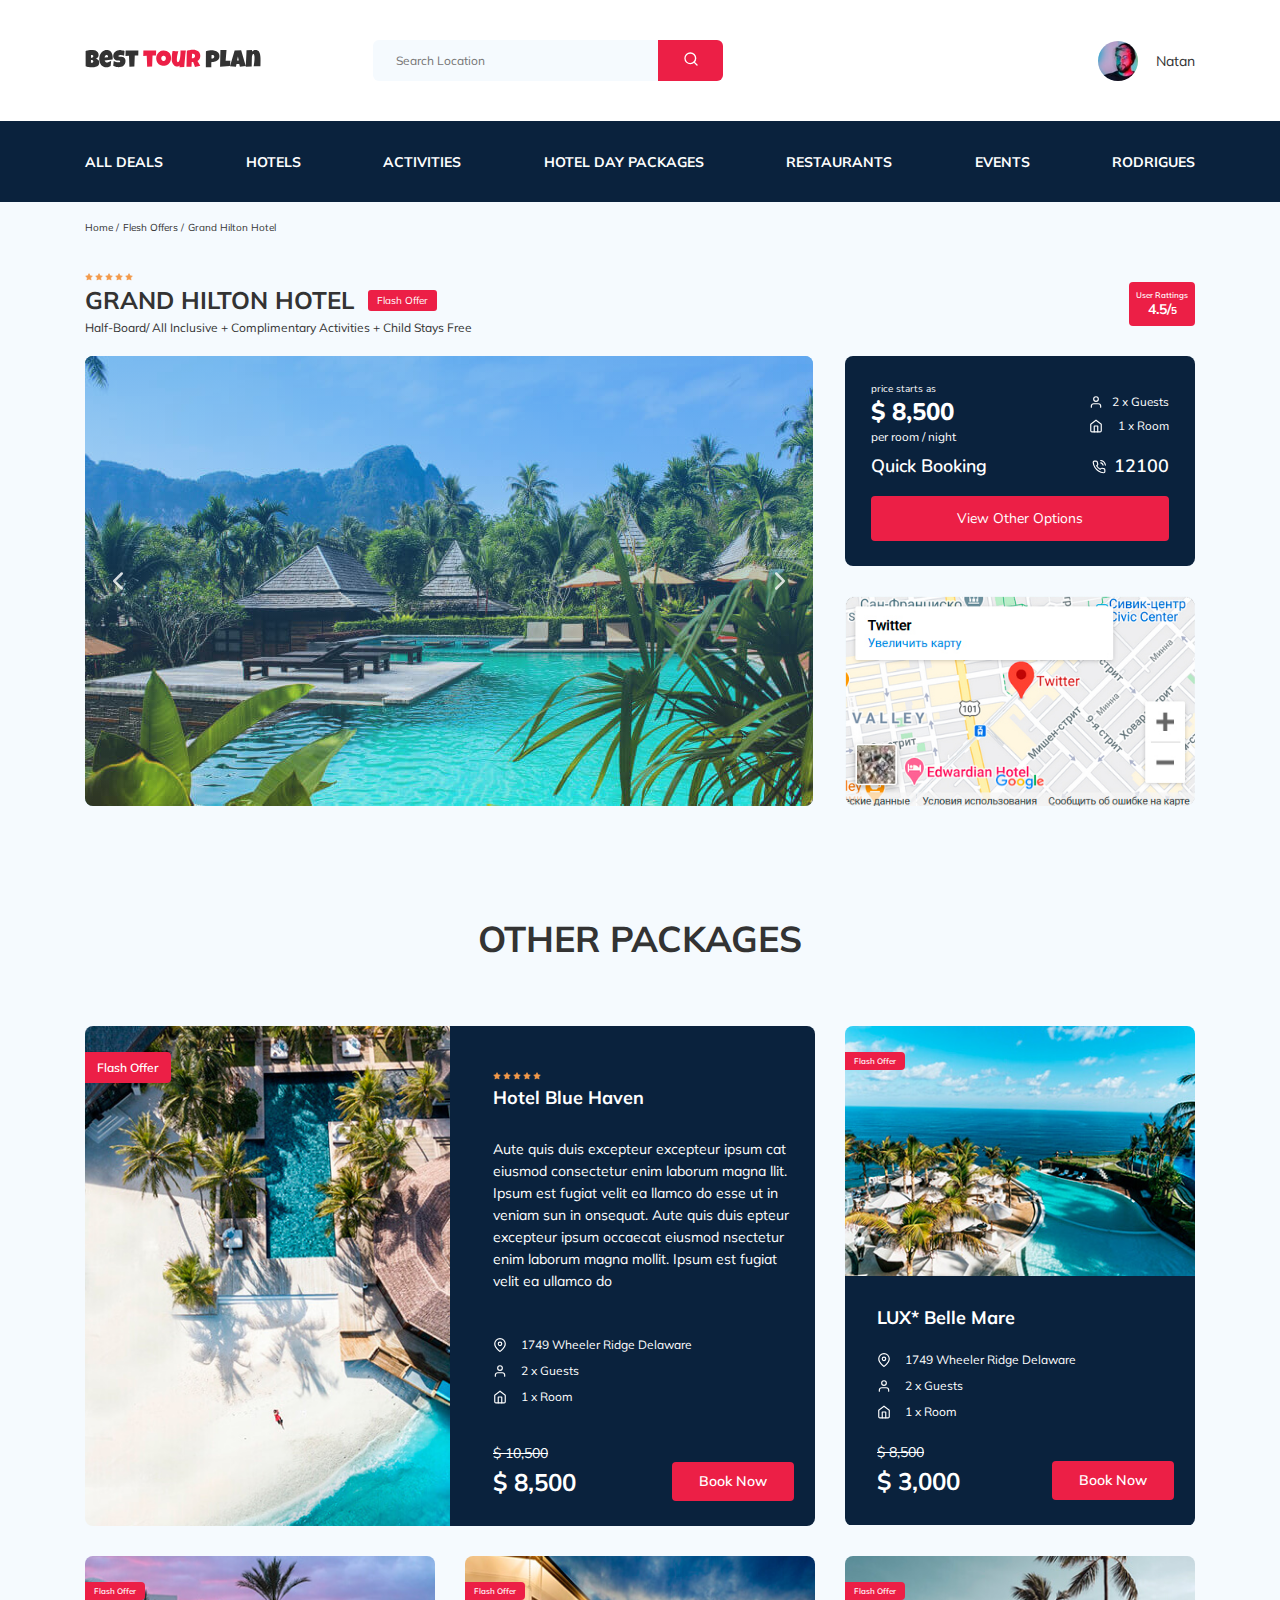
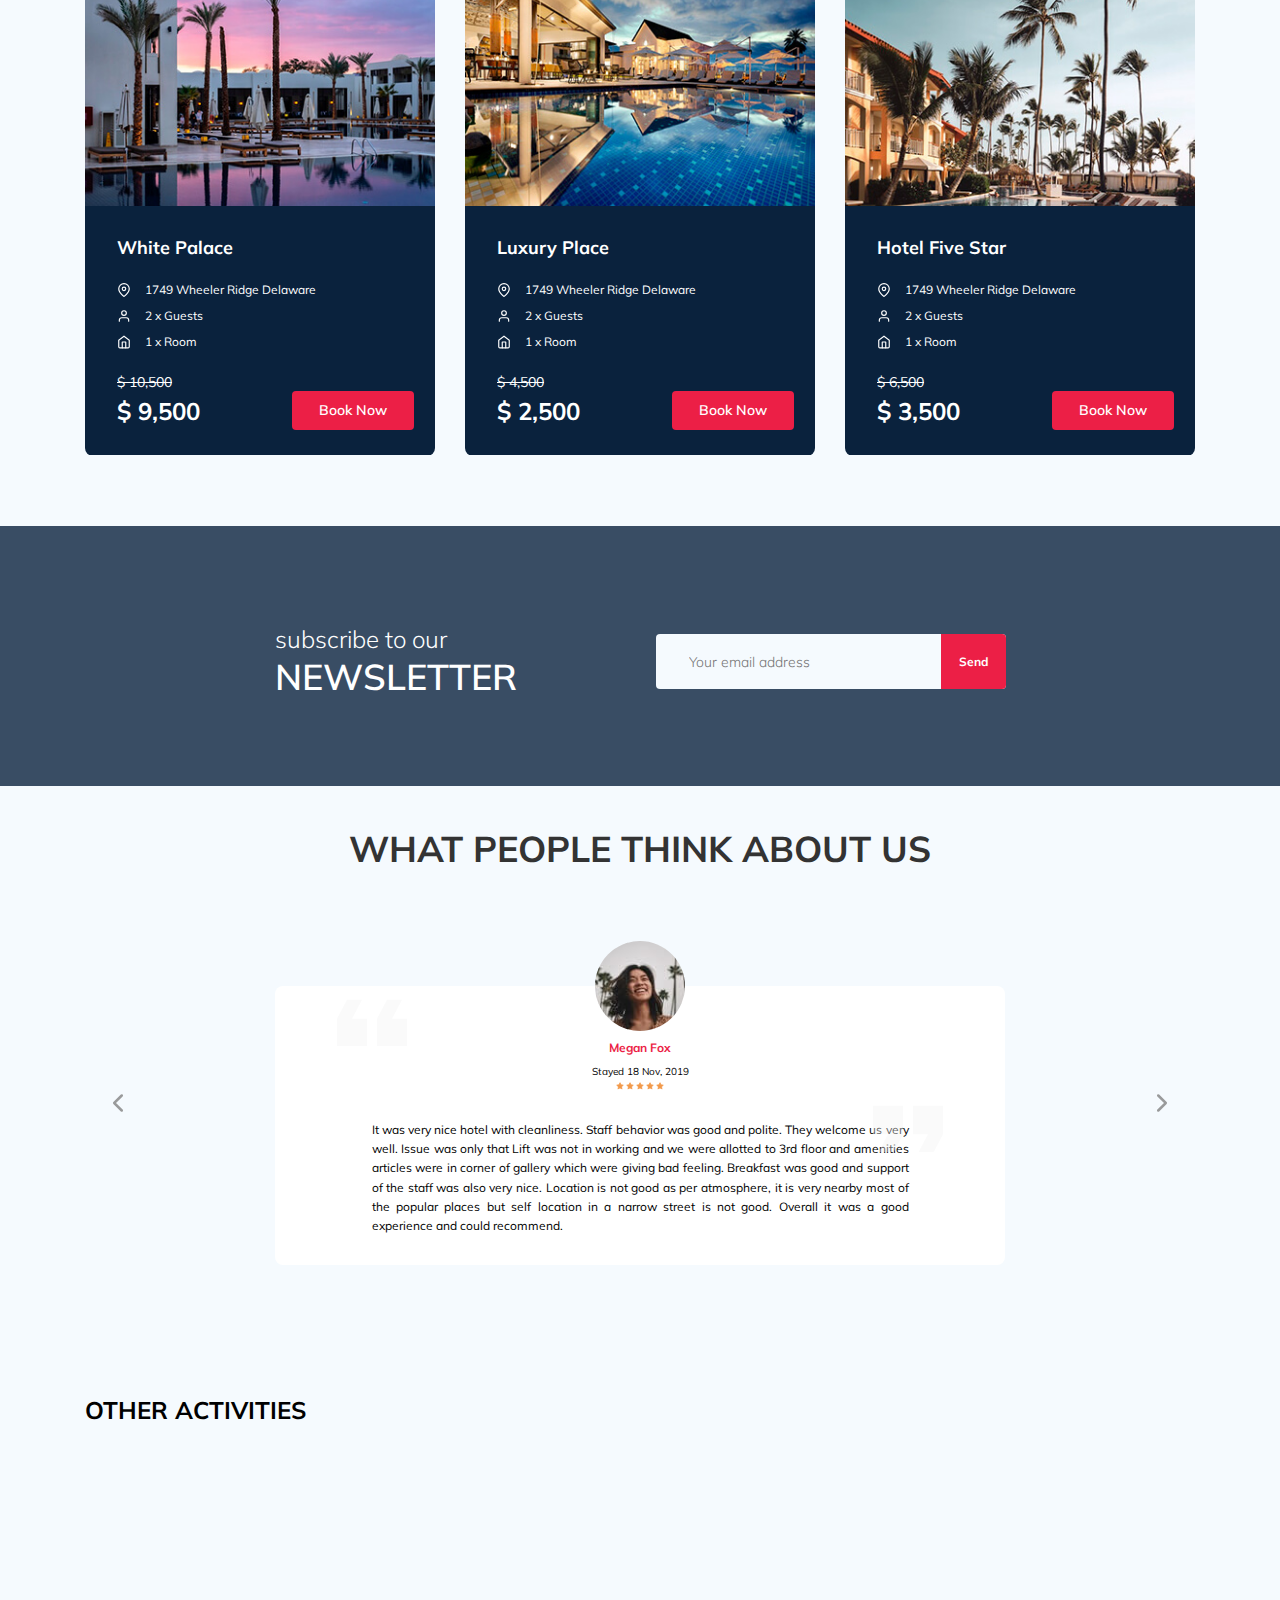
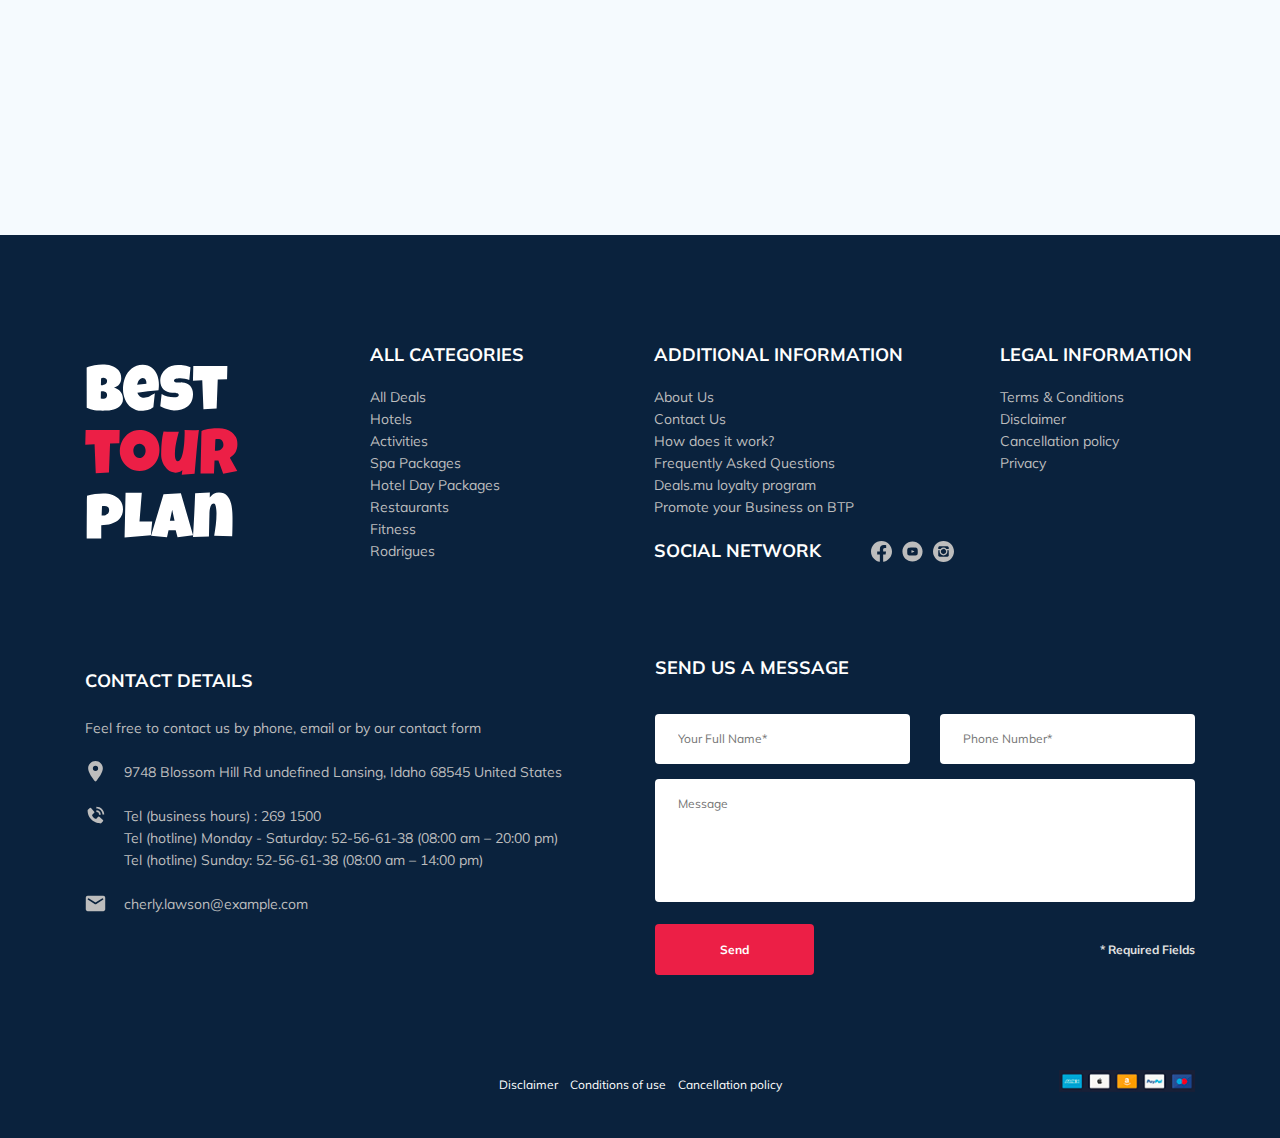
==== commit d94f82c4: "Deleted one letter" ====
--- a/index.html
+++ b/index.html
@@ -621,7 +621,7 @@
     <!-- /.newsletter -->
     <section class="reviews">
       <div class="container">
-        <h2 class="reviews__title">What people thinks about&nbsp;us</h2>
+        <h2 class="reviews__title">What people think about&nbsp;us</h2>
         <div class="swiper-container reviews-slider">
           <div class="swiper-wrapper">
             <div class="swiper-slide">
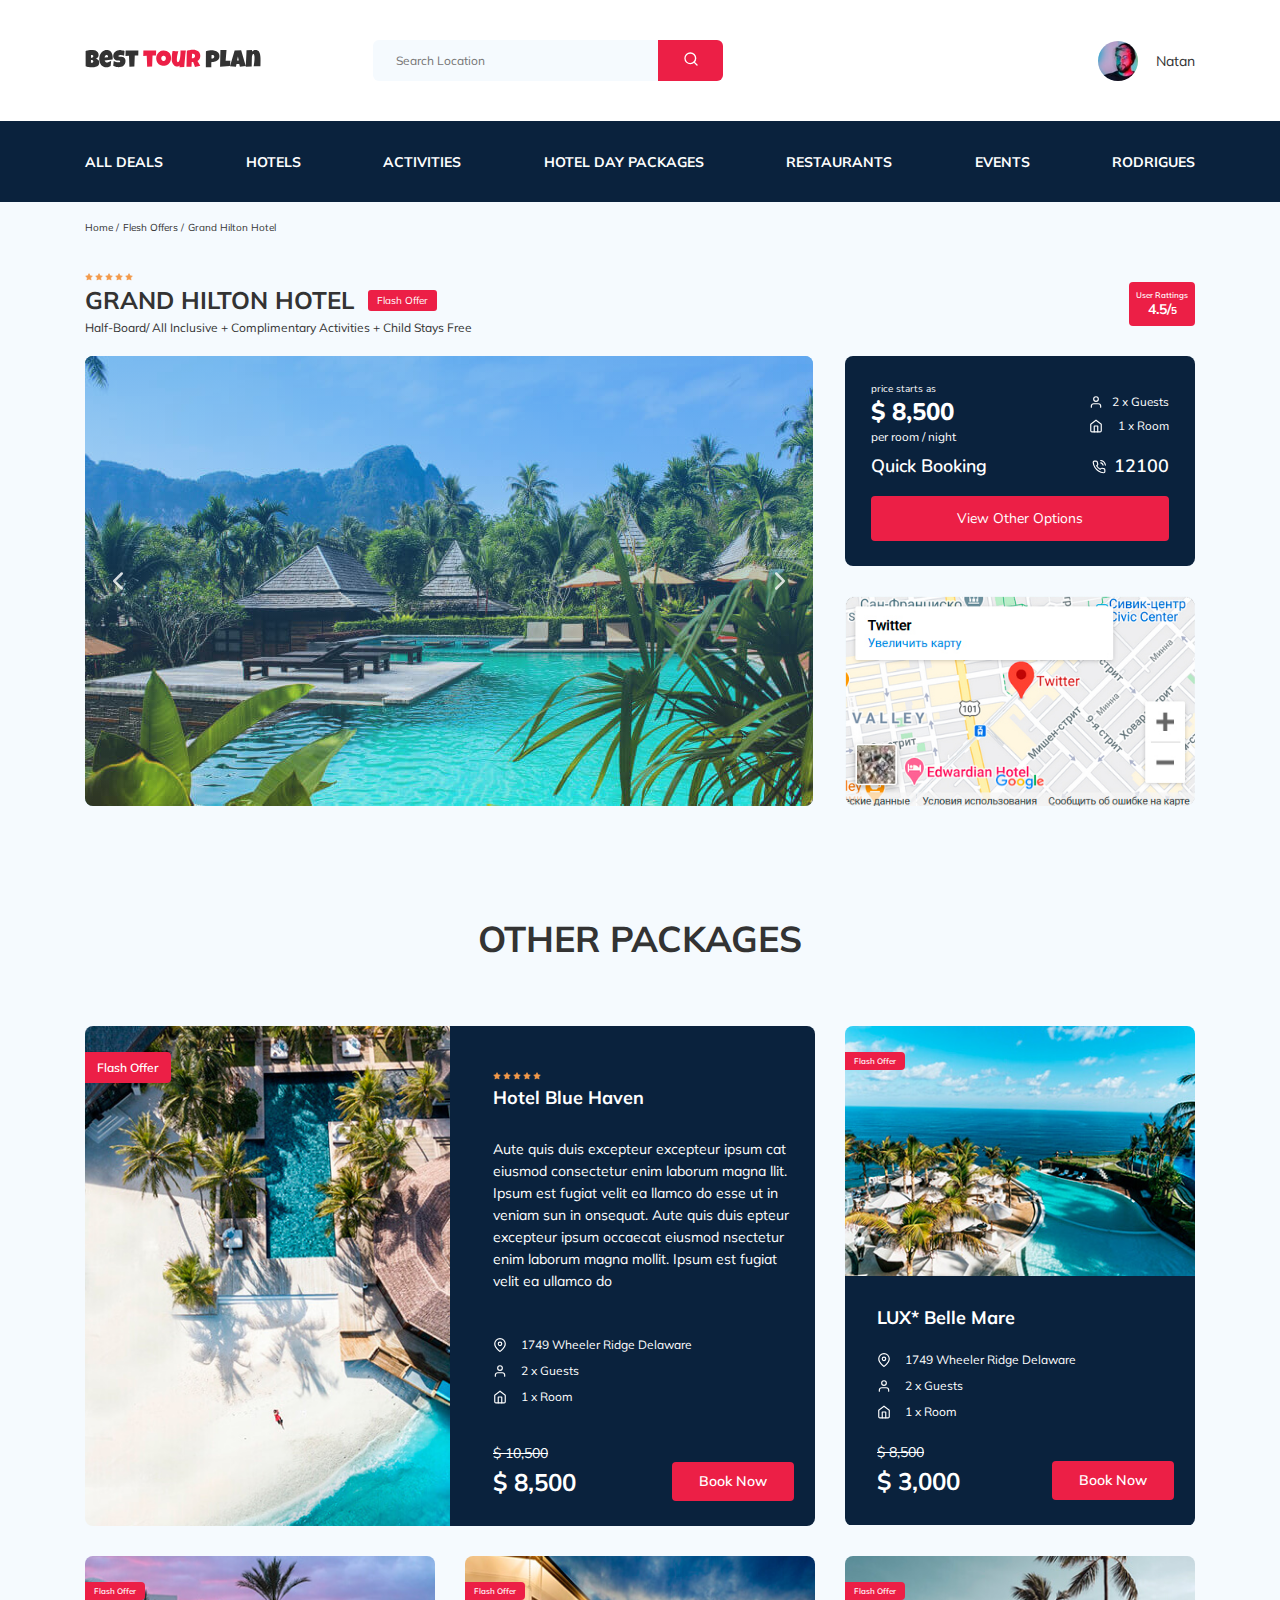
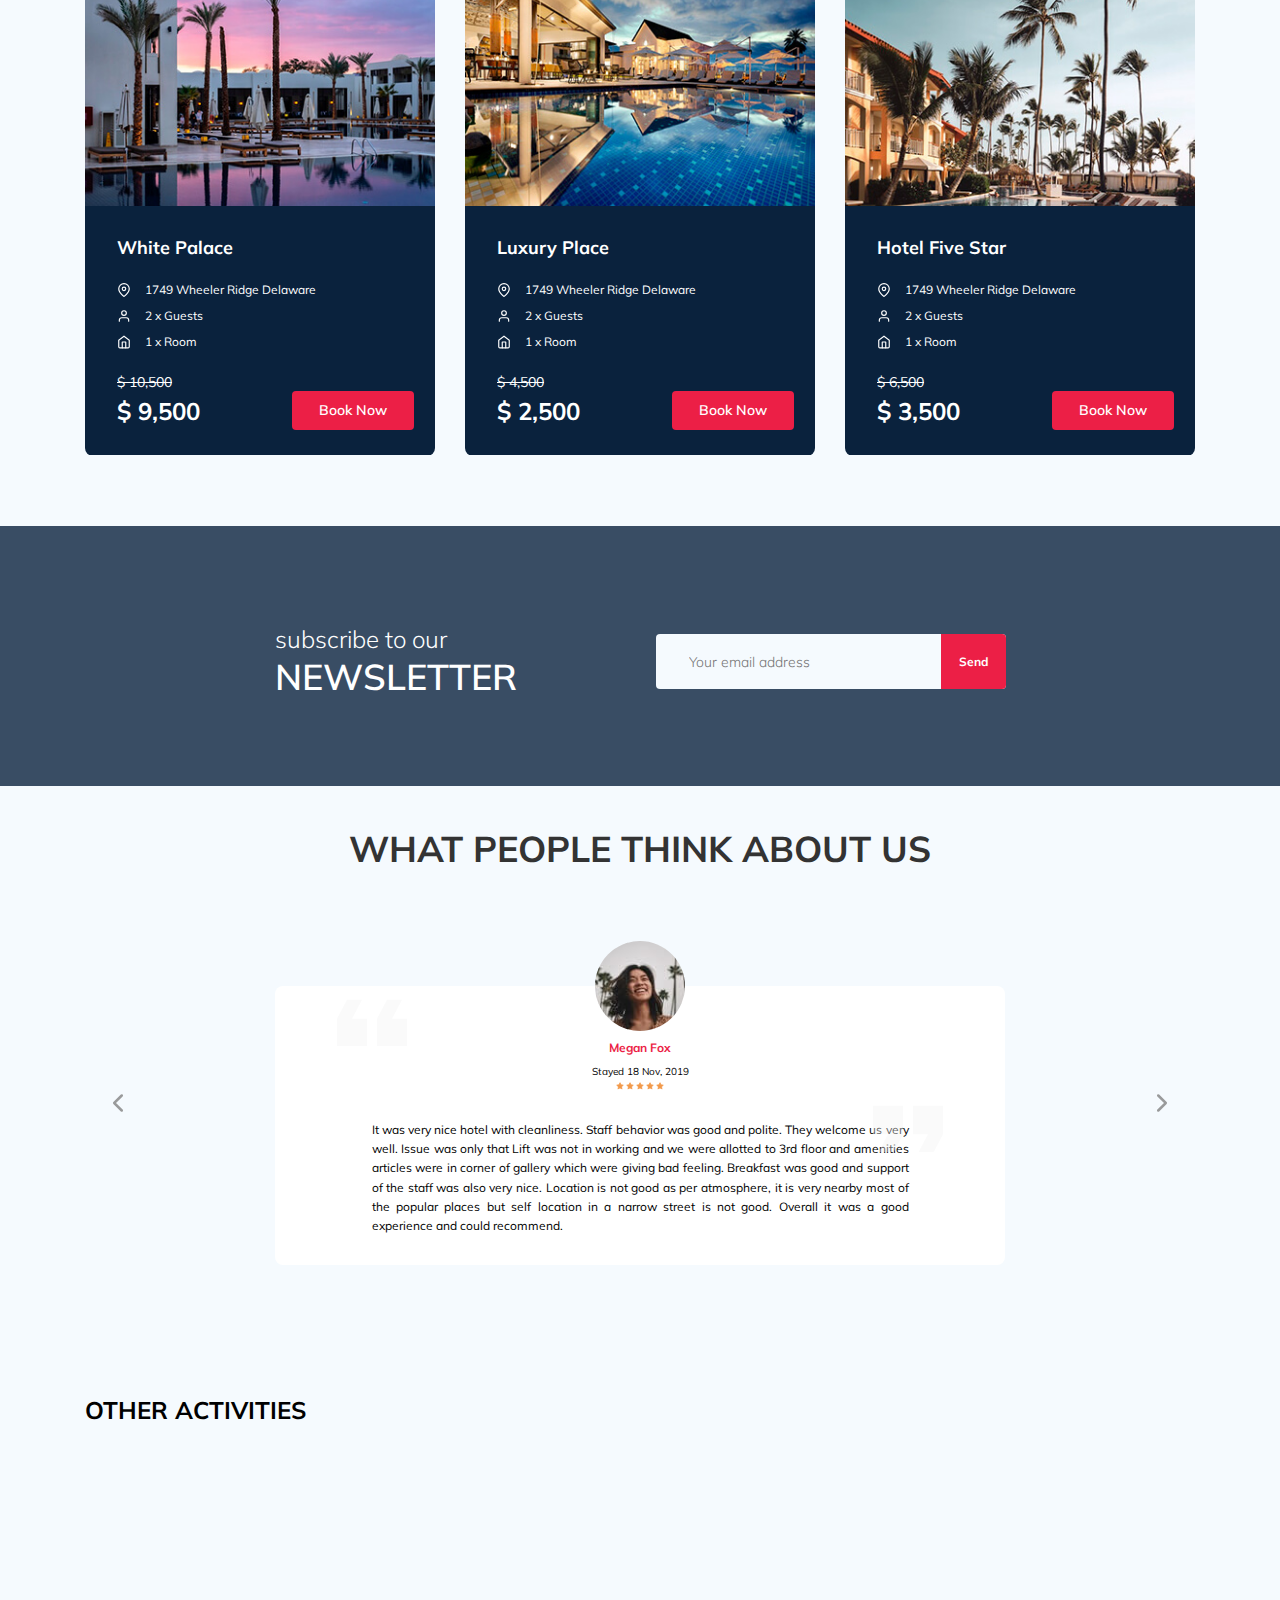
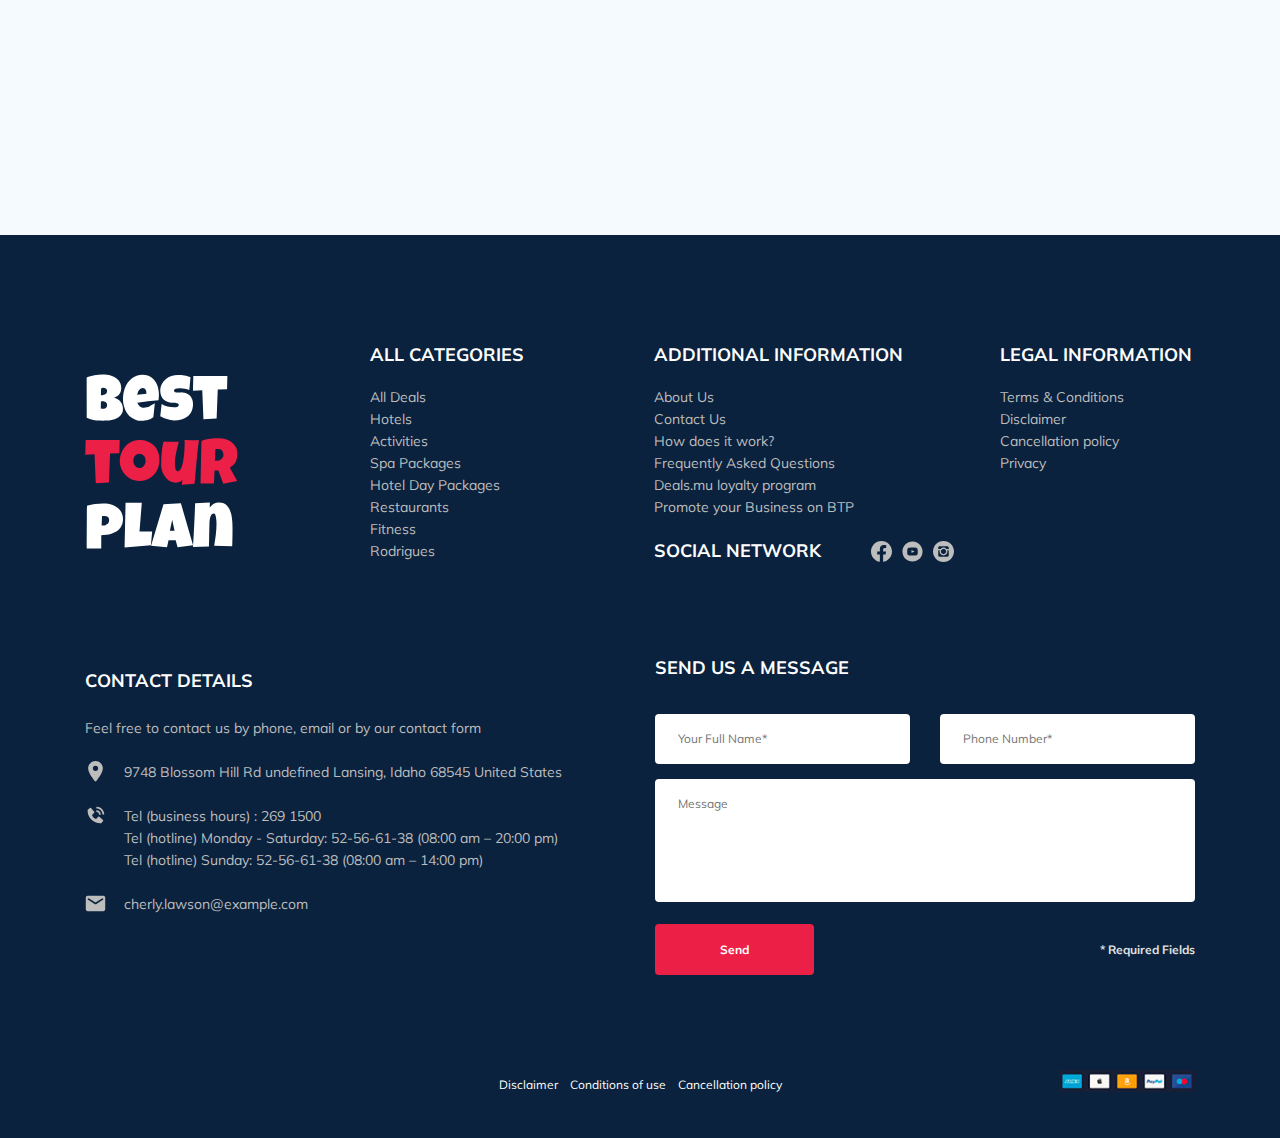
==== commit 631cfbca: "Fixed footer logo, slider button" ====
--- a/index.html
+++ b/index.html
@@ -4,15 +4,19 @@
     <meta charset="UTF-8" />
     <meta name="viewport" content="width=device-width, initial-scale=1.0" />
     <title>Best Tour Plan - Hotel Booking</title>
-    <link rel="shortcut icon" href="/favicon.ico" type="image/x-icon" />
-    <link rel="icon" href="/favicon.ico" type="image/x-icon" />
+    <link rel="shortcut icon" href="favicon.ico" type="image/x-icon" />
+    <link rel="icon" href="favicon.ico" type="image/x-icon" />
     <link
       href="https://fonts.googleapis.com/css2?family=Mulish:wght@300;400;600;700&family=Nunito:wght@400;600;800&display=swap"
       rel="stylesheet"
     />
     <link rel="stylesheet" href="css/lazyframe.css" />
     <link rel="stylesheet" href="css/swiper-bundle.min.css" />
-    <link rel="stylesheet" href="css/aos.css" />
+    <link
+      rel="stylesheet"
+      href="css/aos.css"
+      media="screen and (min-width:992px)"
+    />
     <link rel="stylesheet" href="css/main.css" />
     <script src="js/jquery-3.5.1.min.js" defer></script>
     <script src="js/lazyframe.min.js"></script>
--- a/css/main.css
+++ b/css/main.css
@@ -1,2 +1,2 @@
-/*! normalize.css v8.0.1 | MIT License | github.com/necolas/normalize.css */html{line-height:1.15;-webkit-text-size-adjust:100%}body{margin:0}main{display:block}h1{font-size:2em;margin:0.67em 0}hr{-webkit-box-sizing:content-box;box-sizing:content-box;height:0;overflow:visible}pre{font-family:monospace, monospace;font-size:1em}a{background-color:transparent}abbr[title]{border-bottom:none;text-decoration:underline;-webkit-text-decoration:underline dotted;text-decoration:underline dotted}b,strong{font-weight:bolder}code,kbd,samp{font-family:monospace, monospace;font-size:1em}small{font-size:80%}sub,sup{font-size:75%;line-height:0;position:relative;vertical-align:baseline}sub{bottom:-0.25em}sup{top:-0.5em}img{border-style:none}button,input,optgroup,select,textarea{font-family:inherit;font-size:100%;line-height:1.15;margin:0}button,input{overflow:visible}button,select{text-transform:none}button,[type="button"],[type="reset"],[type="submit"]{-webkit-appearance:button}button::-moz-focus-inner,[type="button"]::-moz-focus-inner,[type="reset"]::-moz-focus-inner,[type="submit"]::-moz-focus-inner{border-style:none;padding:0}button:-moz-focusring,[type="button"]:-moz-focusring,[type="reset"]:-moz-focusring,[type="submit"]:-moz-focusring{outline:1px dotted ButtonText}fieldset{padding:0.35em 0.75em 0.625em}legend{-webkit-box-sizing:border-box;box-sizing:border-box;color:inherit;display:table;max-width:100%;padding:0;white-space:normal}progress{vertical-align:baseline}textarea{overflow:auto}[type="checkbox"],[type="radio"]{-webkit-box-sizing:border-box;box-sizing:border-box;padding:0}[type="number"]::-webkit-inner-spin-button,[type="number"]::-webkit-outer-spin-button{height:auto}[type="search"]{-webkit-appearance:textfield;outline-offset:-2px}[type="search"]::-webkit-search-decoration{-webkit-appearance:none}::-webkit-file-upload-button{-webkit-appearance:button;font:inherit}details{display:block}summary{display:list-item}template{display:none}[hidden]{display:none}*{-webkit-box-sizing:border-box;box-sizing:border-box}html{scroll-behavior:smooth}body{font-family:"Mulish", sans-serif;background-color:#f5fafe}.container{width:1110px;margin:0 auto}.invalid{color:#ff0000}.modal-error_name{position:absolute;left:0;top:96%;z-index:102}.modal-error_phone{position:absolute;left:0;top:96%;z-index:102}.modal-error_email{position:absolute;left:0;top:96%;z-index:102}.newsletter-error_email{position:absolute;top:100%}.footer-error_name{position:absolute;left:0;top:100%}.footer-error_phone{position:absolute;left:0;top:100%}.navbar{background-color:#fff}.navbar-top{display:-webkit-box;display:-ms-flexbox;display:flex;-webkit-box-pack:justify;-ms-flex-pack:justify;justify-content:space-between;-webkit-box-align:center;-ms-flex-align:center;align-items:center;padding:40px 0}.navbar-top .logo{width:177px}.navbar-top .logo__image{max-width:100%}.navbar-top .search{display:-webkit-box;display:-ms-flexbox;display:flex;position:relative;border-radius:6px;overflow:hidden;height:41px;margin-left:10%;margin-right:auto}.navbar-top .search__input{width:350px;padding:0 75px 0 23px;font-size:12px;line-height:15px;border:none;background-color:#f5fafe;color:#333}.navbar-top .search__button{position:absolute;width:65px;height:100%;top:0;right:0;background-color:#ec1f46;border:0;cursor:pointer}.navbar-top .search__button:hover{background-color:#A81833}.navbar-top .search__icon{width:16px;height:16px;fill:#fff}.navbar-top .user{display:-webkit-box;display:-ms-flexbox;display:flex;-webkit-box-align:center;-ms-flex-align:center;align-items:center;font-size:14px;line-height:18px;text-decoration:none;color:#333}.navbar-top .user__avatar{width:40px;height:40px;-o-object-fit:cover;object-fit:cover;border-radius:50%}.navbar-top .user__name{margin-left:18px}.navbar-top .user:hover{text-decoration:underline}.navbar-top__menu-button{display:none}.navbar-bottom{background-color:#0A223D}.navbar-menu{padding:31px 0}.navbar-menu__list{display:-webkit-box;display:-ms-flexbox;display:flex;-webkit-box-pack:justify;-ms-flex-pack:justify;justify-content:space-between;margin:0;padding:0}.navbar-menu__item{list-style:none}.navbar-menu__link{font-weight:700;font-size:14px;line-height:18px;text-transform:uppercase;color:#fff;text-decoration:none}.navbar-menu__link:hover{text-decoration:underline}.navbar-menu__search_mobile_hidden,.navbar-menu__user_mobile_hidden{display:none}.breadcrump-list{display:-webkit-box;display:-ms-flexbox;display:flex;margin:0;padding:19px 0 18px;font-size:10px;line-height:13px;color:#333}.breadcrump-list__item{list-style:none}.breadcrump-list__item:not(:last-child)::after{content:"/";margin-right:4px}.breadcrump-list__link{text-decoration:none;color:inherit}.hotel{padding-bottom:70px}.hotel-info{display:-webkit-box;display:-ms-flexbox;display:flex;-webkit-box-align:center;-ms-flex-align:center;align-items:center;-webkit-box-pack:justify;-ms-flex-pack:justify;justify-content:space-between}.hotel-info__text{display:-webkit-box;display:-ms-flexbox;display:flex;-webkit-box-align:center;-ms-flex-align:center;align-items:center;-webkit-box-pack:justify;-ms-flex-pack:justify;justify-content:space-between;-ms-flex-wrap:wrap;flex-wrap:wrap;max-width:392px;padding:21px 0}.hotel-info__text .stars{-ms-flex-preferred-size:100%;flex-basis:100%;font-size:0}.hotel-info__text .stars .star{width:8px;height:8px;margin-right:2px}.hotel-info__text .stars .star:last-child{margin:0}.hotel-info__text .name{margin:4px 0 5px 0;font-size:24px;line-height:30px;color:#333}.hotel-info__text .offer{margin-right:40px;padding:4px 9px;font-size:10px;line-height:13px;border-radius:3px;color:#fff;background-color:#ec1f46}.hotel-info__text .description{-ms-flex-preferred-size:100%;flex-basis:100%;margin:0;font-size:12px;line-height:15px;color:#333}.hotel-rating{display:-webkit-box;display:-ms-flexbox;display:flex;-webkit-box-orient:vertical;-webkit-box-direction:normal;-ms-flex-direction:column;flex-direction:column;-webkit-box-pack:justify;-ms-flex-pack:justify;justify-content:space-between;text-align:center;padding:8px 7px;border-radius:4px;color:#fff;background-color:#ec1f46}.hotel-rating__text{font-weight:600;font-size:8px;line-height:10px}.hotel-rating__counter{font-weight:700;font-size:0}.hotel-rating__counter__value{font-size:14px;line-height:18px}.hotel-rating__counter__value__max{font-size:10px;line-height:13px}.hotel-rating__counter .value:not(:last-child)::after{content:"/"}.hotel-grid{display:-webkit-box;display:-ms-flexbox;display:flex;-webkit-box-pack:justify;-ms-flex-pack:justify;justify-content:space-between}.hotel-slider{position:relative;width:728px;height:450px;margin:0;border-radius:8px}.hotel-slider__item:after{content:"";position:absolute;z-index:1;width:100%;height:100%;top:0;left:0;background:-webkit-gradient(linear, left top, left bottom, from(rgba(0,122,223,0.48)), to(rgba(255,255,255,0.128)));background:linear-gradient(180deg, rgba(0,122,223,0.48) 0%, rgba(255,255,255,0.128) 100%)}.hotel-slider__slide{width:100%;height:100%;-o-object-fit:cover;object-fit:cover}.hotel-slider__button{position:absolute;top:50%;-webkit-transform:translateY(-50%);transform:translateY(-50%);z-index:99;display:-webkit-box;display:-ms-flexbox;display:flex;-webkit-box-pack:center;-ms-flex-pack:center;justify-content:center;-webkit-box-align:center;-ms-flex-align:center;align-items:center;width:30px;height:30px;border:none;cursor:pointer;background-color:transparent}.hotel-slider__button_prev{left:18px}.hotel-slider__button_next{right:18px}.hotel-slider__icon_prev,.hotel-slider__icon_next{width:10px;height:18px;fill:#fff;opacity:0.8}.hotel-wrapper{display:-webkit-box;display:-ms-flexbox;display:flex;-webkit-box-orient:vertical;-webkit-box-direction:normal;-ms-flex-direction:column;flex-direction:column;-webkit-box-pack:justify;-ms-flex-pack:justify;justify-content:space-between}.hotel-wrapper .booking-card{display:-webkit-box;display:-ms-flexbox;display:flex;-webkit-box-orient:vertical;-webkit-box-direction:normal;-ms-flex-direction:column;flex-direction:column;-webkit-box-pack:justify;-ms-flex-pack:justify;justify-content:space-between;width:350px;height:210px;padding:26px;font-family:"Nunito",sans-serif;color:#fff;border-radius:8px;background-color:#0A223D}.hotel-wrapper .booking-card__content{display:-webkit-box;display:-ms-flexbox;display:flex;-webkit-box-pack:justify;-ms-flex-pack:justify;justify-content:space-between;-webkit-box-align:center;-ms-flex-align:center;align-items:center}.hotel-wrapper .booking-card .price{display:-webkit-box;display:-ms-flexbox;display:flex;-webkit-box-orient:vertical;-webkit-box-direction:normal;-ms-flex-direction:column;flex-direction:column;margin-bottom:9px}.hotel-wrapper .booking-card .price__txt{font-size:10px;line-height:14px}.hotel-wrapper .booking-card .price__txt_down{font-size:12px;line-height:16px}.hotel-wrapper .booking-card .price__value{font-weight:800;font-size:24px;line-height:33px}.hotel-wrapper .booking-card .properties{font-size:12px;line-height:16px}.hotel-wrapper .booking-card .properties__item{display:-webkit-box;display:-ms-flexbox;display:flex;-webkit-box-align:center;-ms-flex-align:center;align-items:center;-webkit-box-pack:justify;-ms-flex-pack:justify;justify-content:space-between;margin-bottom:8px}.hotel-wrapper .booking-card .properties__icon{width:14px;height:14px;margin-right:9px;fill:#fff}.hotel-wrapper .booking-card__phone{display:-webkit-box;display:-ms-flexbox;display:flex;-webkit-box-pack:justify;-ms-flex-pack:justify;justify-content:space-between;margin-bottom:17px;font-weight:600;font-size:18px;line-height:25px}.hotel-wrapper .booking-card__phone .number{display:-webkit-box;display:-ms-flexbox;display:flex;-webkit-box-align:center;-ms-flex-align:center;align-items:center;text-decoration:none;color:inherit}.hotel-wrapper .booking-card__phone .number:hover{text-decoration:underline}.hotel-wrapper .booking-card__phone .number__icon{width:14px;height:14px;margin-right:8px;fill:#fff}.hotel-wrapper .booking-card__button{padding:13px 84px;text-align:center;font-size:14px;line-height:19px;text-decoration:none;color:inherit;border-radius:4px;background-color:#ec1f46}.hotel-wrapper .booking-card__button:hover{background-color:#A81833}.hotel-wrapper .map{width:350px;height:210px;border-radius:10px;overflow:hidden;background-image:url(../img/2.hotel/map.jpg);background-repeat:no-repeat;background-size:cover}.hotel-wrapper .map__item{width:100%;height:100%;border:0}.packages{padding:40px 0 70px}.packages__title{margin:0 0 65px;text-align:center;font-weight:700;font-size:36px;line-height:45px;text-transform:uppercase;color:#333}.packages__grid{display:-ms-grid;display:grid;-ms-grid-columns:(1fr)[3];grid-template-columns:repeat(3, 1fr);-ms-grid-rows:(max-content)[2];grid-template-rows:repeat(2, -webkit-max-content);grid-template-rows:repeat(2, max-content);-webkit-column-gap:30px;column-gap:30px;row-gap:30px}.packages__item{-ms-grid-rows:(1fr)[2];grid-template-rows:repeat(2, 1fr);height:500px;border-radius:8px;overflow:hidden}.packages__item_big{-ms-grid-column:1;-ms-grid-column-span:2;grid-column:1/3;display:-ms-grid;display:grid;-ms-grid-columns:(50%)[2];grid-template-columns:repeat(2, 50%)}.packages .big-item__wrapper{width:100%;height:500px}.packages .big-item__img{-o-object-position:center top;object-position:center top}.packages .big-item__offer{position:absolute;z-index:1;left:0;top:26px;padding:8px 12px;font-weight:600;font-size:12px;line-height:15px;color:#fff;background-color:#ec1f46;border-radius:0 4px 4px 0}.packages .big-item__content{-ms-grid-rows:(max-content)[6];grid-template-rows:repeat(6, -webkit-max-content);grid-template-rows:repeat(6, max-content);padding:46px 21px 30px 43px;color:#fff}.packages .big-item__content .stars{margin-bottom:6px;font-size:0}.packages .big-item__content .stars .star{width:8px;height:8px;margin-right:2px}.packages .big-item__content .stars .star:last-child{margin-right:0}.packages .big-item__title{margin:0 0 29px}.packages .big-item__description{margin-bottom:45px;font-size:14px;line-height:22px}.packages .big-item__properties{margin:0 0 40px}.packages__wrapper{position:relative;width:100%;height:250px}.packages__img{width:100%;height:100%;-o-object-fit:cover;object-fit:cover}.packages__content{display:-ms-grid;display:grid;-ms-grid-rows:(max-content)[4];grid-template-rows:repeat(4, -webkit-max-content);grid-template-rows:repeat(4, max-content);padding:30px 21px 25px 32px;background-color:#0A223D}.packages .little-item__offer{position:absolute;z-index:1;left:0;top:26px;padding:4px 9px;font-weight:600;font-size:8px;line-height:10px;color:#fff;background-color:#ec1f46;border-radius:0 4px 4px 0}.packages .little-item__title{margin:0 0 23px}.packages .little-item__properties{margin-bottom:24px}.packages .content{color:#fff}.packages .content__title{font-weight:700;font-size:18px;line-height:23px}.packages .content__price{display:-webkit-box;display:-ms-flexbox;display:flex;-webkit-box-pack:justify;-ms-flex-pack:justify;justify-content:space-between;-webkit-box-align:center;-ms-flex-align:center;align-items:center}.packages .content__price_new{font-weight:bold;font-size:24px;line-height:30px}.packages .content__price_old{font-size:14px;line-height:18px;text-decoration:line-through}.packages .content__button{padding:10px 27px;font-weight:600;font-size:14px;line-height:19px;text-decoration:none;text-align:center;color:#fff;border-radius:4px;background-color:#ec1f46}.packages .content__button:hover{background-color:#A81833}.packages .properties{font-size:0}.packages .properties__item{margin-bottom:11px}.packages .properties__item:last-child{margin-bottom:0}.packages .properties__icon{vertical-align:middle;width:14px;height:14px;margin-right:14px;fill:#fff}.packages .properties__txt{vertical-align:middle;font-size:12px;line-height:15px;color:#fff}.newsletter{position:relative}.newsletter:after{content:"";position:absolute;left:0;top:0;right:0;bottom:0;width:100%;height:100%;background-color:rgba(10,34,61,0.8)}.newsletter__wrapper{position:relative;z-index:1;display:-webkit-box;display:-ms-flexbox;display:flex;-webkit-box-align:center;-ms-flex-align:center;align-items:center;-webkit-box-pack:justify;-ms-flex-pack:justify;justify-content:space-between;max-width:731px;margin:0 auto;padding:98px 0 87px}.newsletter__title{margin:0;font-weight:300;font-size:24px;line-height:30px;color:#fff}.newsletter__title__strong{font-weight:600;font-size:36px;line-height:45px;text-transform:uppercase}.newsletter .subscribe{display:-webkit-box;display:-ms-flexbox;display:flex;position:relative;height:55px}.newsletter .subscribe__input{width:350px;padding:0 75px 0 33px;font-weight:300;font-size:14px;line-height:18px;border:none;border-radius:4px;background-color:#f5fafe;color:#333}.newsletter .subscribe__button{position:absolute;width:65px;height:100%;top:0;right:0;font-weight:bold;font-size:12px;line-height:15px;background-color:#ec1f46;border:0;border-radius:0 4px 4px 0;color:#fff;cursor:pointer}.newsletter .subscribe__button:hover{background-color:#A81833}.reviews{padding:40px 0 70px}.reviews__title{margin:0 0 70px 0;font-weight:700;font-size:36px;line-height:45px;text-align:center;text-transform:uppercase;color:#333}.reviews-slider{position:relative}.reviews-slider__item{position:relative;display:-webkit-box;display:-ms-flexbox;display:flex;-webkit-box-orient:vertical;-webkit-box-direction:normal;-ms-flex-direction:column;flex-direction:column;-webkit-box-align:center;-ms-flex-align:center;align-items:center;width:730px;margin:45px auto 0;padding:0 62px 30px;border-radius:8px;background-color:#ffffff}.reviews-slider__item::before{content:"";position:absolute;top:13px;left:62px;background-image:url(../img/4.reviews/quote-left.svg);background-repeat:no-repeat;width:70px;height:47px}.reviews-slider__item::after{content:"";position:absolute;top:119px;right:62px;background-image:url(../img/4.reviews/quote-right.svg);background-repeat:no-repeat;width:70px;height:47px}.reviews-slider__profile{display:-webkit-box;display:-ms-flexbox;display:flex;-webkit-box-orient:vertical;-webkit-box-direction:normal;-ms-flex-direction:column;flex-direction:column;-webkit-box-align:center;-ms-flex-align:center;align-items:center;margin-top:-45px;margin-bottom:30px}.reviews-slider__avatar{width:90px;height:90px;margin-bottom:9px;border-radius:50%;-o-object-fit:cover;object-fit:cover}.reviews-slider__user-name{margin:0 0 10px;font-size:12px;line-height:15px;color:#ec1f46}.reviews-slider__date{margin-bottom:4px;font-size:10px;line-height:13px}.reviews-slider .rating{font-size:0}.reviews-slider .rating .star{margin-right:2px;width:8px;height:8px}.reviews-slider .rating .star:last-child{margin-right:0}.reviews-slider__text{max-width:537px;margin:0 auto;font-size:12px;line-height:160%;text-align:justify}.reviews-slider__button{position:absolute;top:50%;-webkit-transform:translateY(-50%);transform:translateY(-50%);z-index:99;display:-webkit-box;display:-ms-flexbox;display:flex;-webkit-box-pack:center;-ms-flex-pack:center;justify-content:center;-webkit-box-align:center;-ms-flex-align:center;align-items:center;width:30px;height:30px;border:none;cursor:pointer;background-color:transparent}.reviews-slider__button_prev{left:18px}.reviews-slider__button_next{right:18px}.reviews-slider__icon_prev,.reviews-slider__icon_next{width:10px;height:18px;fill:#828282;opacity:0.8}.activities{padding:60px 0 98px}.activities__title{margin:0 0 57px;font-size:24px;line-height:30px;text-transform:uppercase}.activities__content{display:-webkit-box;display:-ms-flexbox;display:flex;-webkit-box-align:center;-ms-flex-align:center;align-items:center;-webkit-box-pack:justify;-ms-flex-pack:justify;justify-content:space-between}.activities .activity{position:relative;width:255px;height:255px;border-radius:6px;overflow:hidden}.activities .activity::after{content:"";position:absolute;width:100%;height:100%;top:0;left:0;bottom:0;right:0;background:linear-gradient(179.83deg, rgba(196,196,196,0) 35.34%, #0A223D 99.85%)}.activities .activity__img{width:100%;height:100%;-o-object-fit:cover;object-fit:cover}.activities .activity__text{position:absolute;z-index:20;left:26px;bottom:30px;color:#fff}.activities .activity__descr{display:block;margin-bottom:23px;font-weight:bold;font-size:16px;line-height:20px}.activities .activity__button{padding:7px 22px;font-family:Nunito;font-weight:600;font-size:12px;line-height:16px;text-decoration:none;color:inherit;border-radius:4px;background-color:#ec1f46}.activities .activity__button:hover{background-color:#A81833}.footer{padding:108px 0 46px;background-color:#0a223d}.footer-top{display:-ms-grid;display:grid;-ms-grid-columns:1fr 1fr 300px 195px;grid-template-columns:1fr 1fr 300px 195px;-ms-grid-rows:(max-content)[2];grid-template-rows:repeat(2, -webkit-max-content);grid-template-rows:repeat(2, max-content);-webkit-column-gap:46px;column-gap:46px;margin-bottom:94px}.footer-top__logo-wrapper{-ms-grid-row:1;-ms-grid-row-span:2;grid-row:1/3;display:-webkit-box;display:-ms-flexbox;display:flex;-webkit-box-align:center;-ms-flex-align:center;align-items:center}.footer-top__categories{-ms-grid-row:1;-ms-grid-row-span:2;grid-row:1/3}.footer-top__additional-info{-ms-grid-row:1;-ms-grid-row-span:1;grid-row:1/2}.footer-top__social{-ms-grid-row:2;-ms-grid-row-span:1;grid-row:2/3;display:-webkit-box;display:-ms-flexbox;display:flex;-webkit-box-align:end;-ms-flex-align:end;align-items:flex-end;-webkit-box-pack:justify;-ms-flex-pack:justify;justify-content:space-between}.footer-top__legal-info{-ms-grid-row:1;-ms-grid-row-span:2;grid-row:1/3}.footer-top__title{margin:0 0 20px;font-size:18px;line-height:23px;text-transform:uppercase;color:#fff}.footer-top__title_nm{margin:0}.footer-top .list{margin:0;padding:0}.footer-top .list__item{list-style:none}.footer-top .list .item__link{font-size:14px;line-height:22px;text-decoration:none;color:#bdbdbd}.footer-top .list .item__link:hover{text-decoration:underline}.footer-top__links{font-size:0}.footer-top__link{display:inline-block;margin-right:10px;text-decoration:none}.footer-top__link:last-child{margin-right:0}.footer-top__icon{width:21px;height:21px;fill:#bdbdbd}.footer-contact{display:-ms-grid;display:grid;-ms-grid-columns:(1fr)[2];grid-template-columns:repeat(2, 1fr);-webkit-column-gap:30px;column-gap:30px;margin-bottom:95px}.footer-contact__details-wrapper{display:-ms-grid;display:grid;-ms-grid-rows:(max-content)[3];grid-template-rows:repeat(3, -webkit-max-content);grid-template-rows:repeat(3, max-content)}.footer-contact__form{display:-ms-grid;display:grid;-ms-grid-columns:(1fr)[2];grid-template-columns:repeat(2, 1fr);-webkit-column-gap:30px;column-gap:30px;row-gap:15px}.footer-contact__title{margin:0 0 25px;font-size:18px;line-height:23px;text-transform:uppercase;color:#fff}.footer-contact__subtitle{margin-bottom:22px}.footer-contact__txt{font-size:14px;line-height:22px;color:#bdbdbd}.footer-contact__link{font-size:14px;line-height:22px;color:#bdbdbd;text-decoration:none}.footer-contact__link:hover{text-decoration:underline}.footer-contact__list{margin:0;padding:0;list-style:none}.footer-contact__item{display:-webkit-box;display:-ms-flexbox;display:flex;-webkit-box-align:start;-ms-flex-align:start;align-items:start;margin-bottom:22px}.footer-contact__icon{min-width:21px;width:21px;min-height:21px;height:21px;margin-right:18px;fill:#bdbdbd}.footer-contact .details__title{margin-top:13px}.footer-contact .form-title{margin-bottom:35px}.footer-contact__input-group{position:relative}.footer-contact .form{font-size:12px;line-height:15px}.footer-contact .form__input{width:100%;padding:18px 23px;border-radius:4px;border:0;color:#333}.footer-contact .form__textarea{-ms-grid-column:1;-ms-grid-column-span:2;grid-column:1/3;height:123px;resize:none;margin-bottom:7px;padding:18px 23px;border-radius:4px;border:0;color:#333}.footer-contact .form__button-wrapper{-ms-grid-column:1;-ms-grid-column-span:2;grid-column:1/3;display:-webkit-box;display:-ms-flexbox;display:flex;-webkit-box-align:center;-ms-flex-align:center;align-items:center;-webkit-box-pack:justify;-ms-flex-pack:justify;justify-content:space-between;font-weight:bold;font-size:12px;line-height:15px;color:#e0e0e0}.footer-contact .form__button{padding:18px 65px;font-weight:700;font-size:12px;line-height:15px;color:#fff;border:0;border-radius:4px;background-color:#ec1f46;cursor:pointer}.footer-contact .form__button:hover{background-color:#A81833}.footer-bottom{display:-ms-grid;display:grid;-ms-grid-columns:1fr 283px 1fr;grid-template-columns:1fr 283px 1fr}.footer-bottom__link-wrapper{-ms-grid-column:2;-ms-grid-column-span:1;grid-column:2/3;display:-webkit-box;display:-ms-flexbox;display:flex;-webkit-box-pack:justify;-ms-flex-pack:justify;justify-content:space-between;-webkit-box-align:end;-ms-flex-align:end;align-items:flex-end}.footer-bottom__logo-wrapper{-ms-grid-column:3;-ms-grid-column-span:1;grid-column:3/4;display:-webkit-box;display:-ms-flexbox;display:flex;-webkit-box-pack:end;-ms-flex-pack:end;justify-content:flex-end}.footer-bottom__companies-logo{width:136px;height:22px}.footer-bottom__link{font-size:12px;line-height:15px;text-decoration:none;color:#fff}.footer-bottom__link:hover{text-decoration:underline}.modal__overlay{position:fixed;z-index:100;left:0;top:0;right:0;bottom:0;background:rgba(0,143,223,0.39);visibility:hidden;-webkit-transition:opacity 0.3s;transition:opacity 0.3s}.modal__overlay_active{visibility:visible}.modal__dialog{position:fixed;z-index:101;top:50%;left:50%;-webkit-transform:translate(-50%, -50%);transform:translate(-50%, -50%);display:-webkit-box;display:-ms-flexbox;display:flex;-webkit-box-orient:vertical;-webkit-box-direction:normal;-ms-flex-direction:column;flex-direction:column;width:478px;margin:0 auto;padding:33px 88px;border-radius:8px;background-color:#0a223d;visibility:hidden;-webkit-transition:opacity 0.3s;transition:opacity 0.3s}.modal__dialog_active{visibility:visible}.modal__close{position:absolute;top:17px;right:18px;width:16px;height:16px}.modal__icon{width:100%;height:100%;fill:#fff}.modal__form{display:-webkit-box;display:-ms-flexbox;display:flex;-webkit-box-orient:vertical;-webkit-box-direction:normal;-ms-flex-direction:column;flex-direction:column;-webkit-box-align:center;-ms-flex-align:center;align-items:center;overflow-y:auto}.modal__title{margin:0;font-size:18px;line-height:23px;text-transform:uppercase;color:#fff}.modal__input{width:100%;margin-top:15px;padding:18px 23px;font-size:12px;line-height:15px;color:#333;border:0;border-radius:4px}.modal__input-group{width:100%;position:relative}.modal__textarea{width:100%;height:123px;margin-top:15px;padding:18px 23px;font-size:12px;line-height:15px;color:#333;border:0;border-radius:4px;resize:none}.modal__button-wrapper{display:-webkit-box;display:-ms-flexbox;display:flex;-webkit-box-pack:justify;-ms-flex-pack:justify;justify-content:space-between;-webkit-box-align:center;-ms-flex-align:center;align-items:center;width:100%;margin-top:15px}.modal__button{padding:18px 66px;font-weight:700;font-size:12px;line-height:15px;border:0;border-radius:4px;color:#fff;background-color:#ec1f46;cursor:pointer}.modal__button:hover{background-color:#A81833}.modal__txt{font-weight:700;font-size:12px;line-height:15px;color:#E0E0E0}.thank-you{padding:40px 0}.thank-you__content{display:-ms-grid;display:grid;-ms-grid-columns:1fr;grid-template-columns:1fr;row-gap:20px}.thank-you__title{margin:0;font-size:36px;line-height:45px;color:#333}.thank-you__text{margin:0;font-size:16px;line-height:22px;color:#333}.thank-you__button{width:-webkit-max-content;width:-moz-max-content;width:max-content;padding:13px 64px;font-weight:700;font-size:14px;line-height:19px;color:#fff;border:0;border-radius:4px;background-color:#ec1f46;text-decoration:none}@media (max-width: 1200px){.container{width:960px}.container .navbar-top .logo{width:133px}.hotel__slider{width:590px}.activities .activity{width:230px;height:230px}.activities .activity__text{left:18px}.packages .big-item__title{margin-bottom:24px}.packages .big-item__description{margin-bottom:30px}.packages .big-item__properties{margin-bottom:35px}}@media (max-width: 992px){.container{width:700px}.container .navbar-top{padding:30px 0}.container .navbar-top .logo{width:133px}.container .navbar-top .search{margin-left:7%}.container .navbar-top .search__input{width:340px}.container .navbar-top .search__button:hover{background-color:#ec1f46}.container .navbar-top .user:hover{text-decoration:none}.navbar-bottom .container{width:673px}.navbar-menu{padding:22px 0}.navbar-menu__link{font-size:12px;line-height:15px}.navbar-menu__link:hover{text-decoration:none}.hotel{padding-bottom:60px}.hotel-grid{-webkit-box-orient:vertical;-webkit-box-direction:normal;-ms-flex-direction:column;flex-direction:column}.hotel__slider{width:100%;margin-bottom:30px}.hotel-wrapper{-webkit-box-orient:horizontal;-webkit-box-direction:normal;-ms-flex-direction:row;flex-direction:row}.hotel-wrapper .booking-card{width:340px;padding:27px 22px}.hotel-wrapper .booking-card__phone .number:hover{text-decoration:none}.hotel-wrapper .booking-card__button:hover{background-color:#ec1f46}.hotel-wrapper .map{width:340px}.packages__grid{-ms-grid-columns:(1fr)[2];grid-template-columns:repeat(2, 1fr);-ms-grid-rows:(max-content)[3];grid-template-rows:repeat(3, -webkit-max-content);grid-template-rows:repeat(3, max-content);grid-gap:20px}.packages__title{margin-bottom:50px;font-size:30px;line-height:38px}.packages .big-item__title{margin-bottom:30px}.packages .big-item__description{margin-bottom:40px}.packages .big-item__properties{margin-bottom:40px}.packages .content__button:hover{background-color:#ec1f46}.newsletter__wrapper{width:700px;padding:92px 0}.newsletter .subscribe__button:hover{background-color:#ec1f46}.reviews{padding:40px 0 60px}.reviews__title{margin:0 0 50px 0;font-size:30px;line-height:38px}.reviews-slider__item{width:579px}.reviews-slider__item::before{display:none}.reviews-slider__item::after{display:none}.reviews-slider__text{max-width:455px}.reviews-slider__button_prev{left:0}.reviews-slider__button_next{right:0}.activities{padding-bottom:50px}.activities__content{-ms-flex-wrap:wrap;flex-wrap:wrap}.activities .activity{-ms-flex-preferred-size:48.5%;flex-basis:48.5%;height:255px;margin-bottom:20px}.activities .activity__text{left:27px}.activities .activity__button:hover{background-color:#ec1f46}.footer{padding:73px 0 33px}.footer-top{-ms-grid-columns:1fr 260px 202px;grid-template-columns:1fr 260px 202px;-ms-grid-rows:(max-content)[2];grid-template-rows:repeat(2, -webkit-max-content);grid-template-rows:repeat(2, max-content);-webkit-column-gap:38px;column-gap:38px;row-gap:48px;margin-bottom:55px}.footer-top__logo-wrapper{-ms-grid-row:1;-ms-grid-row-span:1;grid-row:1/2}.footer-top__logo{width:94px;height:110px}.footer-top__categories{-ms-grid-row:2;-ms-grid-row-span:1;grid-row:2/3}.footer-top__additional-info{-ms-grid-row:2;-ms-grid-row-span:1;grid-row:2/3}.footer-top__social{-ms-grid-column:2;-ms-grid-column-span:2;grid-column:2/4;-ms-grid-row:1;-ms-grid-row-span:1;grid-row:1/2;display:-ms-grid;display:grid;-ms-grid-columns:40% 60%;grid-template-columns:40% 60%;-webkit-column-gap:16px;column-gap:16px;-ms-flex-line-pack:center;align-content:center;margin-left:-10px}.footer-top__links{margin-left:-10px;margin-bottom:-5px}.footer-top .list .item__link:hover{text-decoration:none}.footer-top__title_nm{width:200px;margin-bottom:-5px}.footer-top__legal-info{-ms-grid-row:2;-ms-grid-row-span:1;grid-row:2/3}.footer-contact{-ms-grid-columns:77%;grid-template-columns:77%;-ms-grid-rows:(max-content)[2];grid-template-rows:repeat(2, -webkit-max-content);grid-template-rows:repeat(2, max-content);row-gap:39px;margin-bottom:52px}.footer-contact__title{margin:0 0 24px}.footer-contact__link:hover{text-decoration:none}.footer-contact .form-title{margin-bottom:34px}.footer-contact .form__button:hover{background-color:#ec1f46}.footer-bottom{-ms-grid-columns:283px 1fr 1fr;grid-template-columns:283px 1fr 1fr}.footer-bottom__link-wrapper{-ms-grid-column:1;-ms-grid-column-span:1;grid-column:1/2}.footer-bottom__link:hover{text-decoration:none}.modal__dialog{width:400px;padding:33px 66px}.modal__button:hover{background-color:#ec1f46}.invalid{font-size:14px}}@media (max-width: 992px) and (max-height: 500px) and (orientation: landscape){.modal__dialog{width:80%;height:290px;top:50%}.modal__dialog_error{height:340px}.modal__form{display:-ms-grid;display:grid;-ms-grid-columns:(1fr)[2];grid-template-columns:repeat(2, 1fr);-ms-grid-rows:max-content;grid-template-rows:-webkit-max-content;grid-template-rows:max-content;-webkit-column-gap:15px;column-gap:15px;row-gap:15px}.modal__form_error{height:274px;row-gap:5px}.modal__title{-ms-grid-column:1;-ms-grid-column-span:2;grid-column:1/3;margin:0}.modal__input{-ms-grid-column:1;-ms-grid-column-span:1;grid-column:1/2;margin:0}.modal__input_error{padding:15px 23px}.modal__input-group{height:100%}.modal__textarea{-ms-grid-column:2;-ms-grid-column-span:1;grid-column:2/3;-ms-grid-row:2;-ms-grid-row-span:2;grid-row:2/4;height:100%;margin:0}.modal__button-wrapper{-ms-grid-column:2;-ms-grid-column-span:1;grid-column:2/3;-webkit-box-orient:horizontal;-webkit-box-direction:normal;-ms-flex-direction:row;flex-direction:row;margin:0;-webkit-box-align:start;-ms-flex-align:start;align-items:start}.modal__button{width:100%}.modal__txt{display:none}.modal-error_name{top:65%}.modal-error_phone{top:65%}.modal-error_email{top:60%}}@media (max-width: 759px){body{padding-top:78px}.container{width:576px}.navbar__mobile_fixed{position:fixed;left:0;top:0;right:0;z-index:99}.navbar-top{padding:28px 0}.navbar-top .logo{width:100px}.navbar-top .search__mobile_hidden,.navbar-top .user__mobile_hidden{display:none}.navbar-top .menu-button{display:-webkit-box;display:-ms-flexbox;display:flex;-webkit-box-orient:vertical;-webkit-box-direction:normal;-ms-flex-direction:column;flex-direction:column;-webkit-box-align:center;-ms-flex-align:center;align-items:center;-webkit-box-pack:justify;-ms-flex-pack:justify;justify-content:space-between;height:11px}.navbar-top .menu-button__line{width:16px;height:1px;background-color:#333}.navbar-bottom{display:none;position:fixed;top:78px;bottom:0;left:0;right:0;overflow:auto}.navbar-bottom_active{display:block}.navbar-bottom .container{width:576px}.navbar-menu__list{-webkit-box-orient:vertical;-webkit-box-direction:normal;-ms-flex-direction:column;flex-direction:column;-webkit-box-align:center;-ms-flex-align:center;align-items:center}.navbar-menu__item{margin-bottom:20px}.navbar-menu__item:last-child{margin-bottom:0}.navbar-menu__search_mobile_hidden,.navbar-menu__user_mobile_hidden{display:-webkit-box;display:-ms-flexbox;display:flex}.navbar-menu .search{position:relative;display:-webkit-box;display:-ms-flexbox;display:flex;margin-bottom:19px;height:41px;border-radius:6px;overflow:hidden}.navbar-menu .search__input{width:245px;padding:0 75px 0 23px;font-size:12px;line-height:15px;border:none;background-color:#f5fafe;color:#333}.navbar-menu .search__button{position:absolute;width:65px;height:100%;top:0;right:0;background-color:#ec1f46;border:0;cursor:pointer}.navbar-menu .search__icon{width:16px;height:16px;fill:#fff}.navbar-menu .user{display:-webkit-box;display:-ms-flexbox;display:flex;-webkit-box-orient:vertical;-webkit-box-direction:normal;-ms-flex-direction:column;flex-direction:column;-webkit-box-align:center;-ms-flex-align:center;align-items:center;margin-bottom:7px;font-size:14px;line-height:18px;text-decoration:none;color:#fff}.navbar-menu .user__avatar{margin-bottom:10px;width:40px;height:40px;-o-object-fit:cover;object-fit:cover;border-radius:50%}.navbar-menu .user:hover{text-decoration:underline}.hotel{padding-bottom:40px}.hotel-info__text{max-width:100%;padding:5px 0 20px 0}.hotel-info__text .offer{-webkit-box-ordinal-group:0;-ms-flex-order:-1;order:-1;margin:0}.hotel-info__text .stars{-ms-flex-preferred-size:auto;flex-basis:auto;margin-right:19px}.hotel-info__text .name{-ms-flex-preferred-size:100%;flex-basis:100%;margin:10px 0 5px 0}.hotel-rating{display:none}.hotel-grid{-webkit-box-orient:vertical;-webkit-box-direction:normal;-ms-flex-direction:column;flex-direction:column}.hotel__slider{width:100%;height:350px;margin-bottom:20px}.hotel-wrapper{-webkit-box-orient:vertical;-webkit-box-direction:normal;-ms-flex-direction:column;flex-direction:column}.hotel-wrapper .booking-card{width:100%;margin-bottom:20px;padding:27px 22px}.hotel-wrapper .booking-card__button{padding:13px 54px}.hotel-wrapper .map{width:100%}.packages__grid{-ms-grid-columns:(100%)[1];grid-template-columns:repeat(1, 100%);-ms-grid-rows:(250px)[5];grid-template-rows:repeat(5, 250px)}.packages__item{display:-ms-grid;display:grid;-ms-grid-columns:(50%)[2];grid-template-columns:repeat(2, 50%);-ms-grid-rows:(100%)[1];grid-template-rows:repeat(1, 100%);height:250px}.packages__item_big{-ms-grid-column:1;grid-column:1}.packages .big-item__wrapper{height:250px}.packages .big-item__img{-o-object-position:50% 5%;object-position:50% 5%}.packages .big-item__offer{padding:4px 9px;font-size:8px;line-height:10px}.packages .big-item__content{padding:27px}.packages .big-item .stars{display:none}.packages .big-item__description{display:none}.packages .big-item__properties{margin-bottom:24px}.newsletter__wrapper{-webkit-box-orient:vertical;-webkit-box-direction:normal;-ms-flex-direction:column;flex-direction:column;-webkit-box-align:start;-ms-flex-align:start;align-items:start;width:576px;height:320px;padding:76px 20px 83px}.reviews{padding:40px 0 50px}.reviews__title{margin:0 0 50px 0;font-size:30px;line-height:38px}.reviews-slider__item{width:100%}.reviews-slider__item::before{display:none}.reviews-slider__item::after{display:none}.reviews-slider__text{max-width:455px}.reviews-slider__button_prev{left:0}.reviews-slider__button_next{right:0}.activities{padding-bottom:50px}.activities__content{-ms-flex-wrap:wrap;flex-wrap:wrap}.activities .activity{-ms-flex-preferred-size:48.5%;flex-basis:48.5%;height:255px;margin-bottom:20px}.activities .activity__text{left:20px}.footer-top{-ms-grid-columns:1fr 1fr 1fr;grid-template-columns:1fr 1fr 1fr}.footer-top__title_nm{margin-bottom:0}.footer-top__social{-ms-grid-column:2;-ms-grid-column-span:2;grid-column:2/4;display:-ms-grid;display:grid;-ms-grid-columns:(1fr)[2];grid-template-columns:repeat(2, 1fr);margin-left:0}.footer-top__links{margin-bottom:0;margin-left:0}.thank-you__title{font-size:24px;line-height:30px}}@media (max-width: 759px) and (max-height: 500px) and (orientation: landscape){.modal__dialog{width:90%;height:290px;top:50%}.modal__dialog_error{height:320px}.modal__form{display:-ms-grid;display:grid;-ms-grid-columns:(1fr)[2];grid-template-columns:repeat(2, 1fr);-webkit-column-gap:15px;column-gap:15px;row-gap:15px}.modal__form_error{height:264px;row-gap:5px}.modal__title{-ms-grid-column:1;-ms-grid-column-span:2;grid-column:1/3;margin:0}.modal__input{-ms-grid-column:1;-ms-grid-column-span:1;grid-column:1/2;margin:0}.modal__input_error{padding:15px 23px}.modal__input-group{height:100%}.modal__textarea{-ms-grid-column:2;-ms-grid-column-span:1;grid-column:2/3;-ms-grid-row:2;-ms-grid-row-span:2;grid-row:2/4;height:100%;margin:0}.modal__button-wrapper{-ms-grid-column:2;-ms-grid-column-span:1;grid-column:2/3;-webkit-box-orient:horizontal;-webkit-box-direction:normal;-ms-flex-direction:row;flex-direction:row}.modal__button{width:100%}.modal__txt{display:none}.invalid{font-size:12px}.modal-error_name{top:65%}.modal-error_phone{top:65%}.modal-error_email{top:60%}}@media (max-width: 619px){body{padding-top:72px}.container{width:90%}.container .navbar-top{padding:27px 0}.container .navbar-top .logo{width:100px}.container .navbar-top .search__mobile_hidden,.container .navbar-top .user__mobile_hidden{display:none}.container .navbar-top .menu-button{display:-webkit-box;display:-ms-flexbox;display:flex;-webkit-box-orient:vertical;-webkit-box-direction:normal;-ms-flex-direction:column;flex-direction:column;-webkit-box-align:center;-ms-flex-align:center;align-items:center;-webkit-box-pack:justify;-ms-flex-pack:justify;justify-content:space-between;height:11px}.container .navbar-top .menu-button__line{width:16px;height:1px;background-color:#333}.navbar-bottom{display:none;position:fixed;top:72px;bottom:0;left:0;right:0}.navbar-bottom_active{display:block}.navbar-bottom_active .container{width:90%}.navbar-menu{padding:31px 0 68px}.navbar-menu__list{-webkit-box-orient:vertical;-webkit-box-direction:normal;-ms-flex-direction:column;flex-direction:column;-webkit-box-align:center;-ms-flex-align:center;align-items:center}.navbar-menu__item{margin-bottom:15px}.navbar-menu__item:last-child{margin-bottom:0}.navbar-menu__search_mobile_hidden,.navbar-menu__user_mobile_hidden{display:-webkit-box;display:-ms-flexbox;display:flex}.navbar-menu .search{position:relative;display:-webkit-box;display:-ms-flexbox;display:flex;margin-bottom:24px;height:41px;border-radius:6px;overflow:hidden}.navbar-menu .search__input{width:245px;padding:0 75px 0 23px;font-size:12px;line-height:15px;border:none;background-color:#f5fafe;color:#333}.navbar-menu .search__button{position:absolute;width:65px;height:100%;top:0;right:0;background-color:#ec1f46;border:0;cursor:pointer}.navbar-menu .search__icon{width:16px;height:16px;fill:#fff}.navbar-menu .user{display:-webkit-box;display:-ms-flexbox;display:flex;-webkit-box-orient:vertical;-webkit-box-direction:normal;-ms-flex-direction:column;flex-direction:column;-webkit-box-align:center;-ms-flex-align:center;align-items:center;margin-bottom:12px;font-size:14px;line-height:18px;text-decoration:none;color:#fff}.navbar-menu .user__avatar{margin-bottom:10px;width:40px;height:40px;-o-object-fit:cover;object-fit:cover;border-radius:50%}.navbar-menu .user:hover{text-decoration:underline}.hotel{padding-bottom:40px}.hotel-info__text{max-width:100%;padding:5px 0 20px 0}.hotel-info__text .offer{-webkit-box-ordinal-group:0;-ms-flex-order:-1;order:-1;margin:0}.hotel-info__text .stars{-ms-flex-preferred-size:auto;flex-basis:auto;margin-right:19px}.hotel-info__text .name{-ms-flex-preferred-size:100%;flex-basis:100%;margin:10px 0 5px 0}.hotel-rating{display:none}.hotel-grid{-webkit-box-orient:vertical;-webkit-box-direction:normal;-ms-flex-direction:column;flex-direction:column;padding-top:18px}.hotel__slider{max-width:100%;height:179px;margin-bottom:20px}.hotel-wrapper{-webkit-box-orient:vertical;-webkit-box-direction:normal;-ms-flex-direction:column;flex-direction:column}.hotel-wrapper .booking-card{width:100%;margin-bottom:20px;padding:27px 22px}.hotel-wrapper .booking-card__button{padding:13px 54px}.hotel-wrapper .map{width:100%;height:172px}.packages__grid{-ms-grid-rows:(420px)[5];grid-template-rows:repeat(5, 420px)}.packages__title{font-size:18px;line-height:23px}.packages__item{-ms-grid-columns:(100%)[1];grid-template-columns:repeat(1, 100%);-ms-grid-rows:50% 50%;grid-template-rows:50% 50%;height:420px}.packages__content{padding:10px 15px}.packages__wrapper{height:100%}.packages .content__title{font-size:16px;line-height:20px;margin:0 0 15px}.packages .big-item__title{font-size:16px;line-height:20px;margin:0 0 15px}.packages .big-item__wrapper{height:100%}.packages .big-item__content{padding:10px 15px}.newsletter__wrapper{-webkit-box-orient:vertical;-webkit-box-direction:normal;-ms-flex-direction:column;flex-direction:column;-webkit-box-align:start;-ms-flex-align:start;align-items:start;width:90%;height:320px;padding:76px 0 83px}.newsletter__title{font-size:20px;line-height:25px}.newsletter__title__strong{font-size:30px;line-height:38px}.newsletter .subscribe__input{width:280px}.reviews{padding:40px 0 50px 0}.reviews__title{margin:0 0 42px 0;font-size:18px;line-height:23px}.reviews-slider__item{width:100%;padding:0 31px 36px}.reviews-slider__item::before{display:none}.reviews-slider__item::after{display:none}.reviews-slider__text{max-width:455px;text-align:left}.reviews-slider__button_prev{top:45px;left:17%}.reviews-slider__button_next{top:45px;right:17%}.activities{padding:40px 0 60px}.activities__title{margin-bottom:36px;font-size:18px;line-height:23px}.activities__content{-ms-flex-wrap:wrap;flex-wrap:wrap}.activities .activity{-ms-flex-preferred-size:auto;flex-basis:auto;width:100%;height:255px;margin-bottom:20px}.activities .activity:last-child{margin-bottom:0}.activities .activity__text{left:26px}.footer-top{-ms-grid-columns:1fr;grid-template-columns:1fr;-ms-grid-rows:(max-content)[5];grid-template-rows:repeat(5, -webkit-max-content);grid-template-rows:repeat(5, max-content);row-gap:30px;margin-bottom:30px}.footer-top__logo-wrapper{-ms-grid-row:1;-ms-grid-row-span:1;grid-row:1/2}.footer-top__categories{-ms-grid-row:5;-ms-grid-row-span:1;grid-row:5/6}.footer-top__additional-info{-ms-grid-row:4;-ms-grid-row-span:1;grid-row:4/5}.footer-top__social{-ms-grid-column:1;-ms-grid-column-span:1;grid-column:1/2;-ms-grid-row:2;-ms-grid-row-span:1;grid-row:2/3;display:-ms-grid;display:grid;-ms-grid-columns:1fr;grid-template-columns:1fr;-ms-grid-rows:(max-content)[2];grid-template-rows:repeat(2, -webkit-max-content);grid-template-rows:repeat(2, max-content);row-gap:30px;-ms-flex-line-pack:center;align-content:center}.footer-top__legal-info{-ms-grid-row:3;-ms-grid-row-span:1;grid-row:3/4}.footer-contact{-ms-grid-columns:100%;grid-template-columns:100%;margin-bottom:20px}.footer-contact .details-title{margin-top:0}.footer-contact .form-title{margin-bottom:15px}.footer-contact .form{-ms-grid-columns:100%;grid-template-columns:100%;-ms-grid-rows:(max-content)[4];grid-template-rows:repeat(4, -webkit-max-content);grid-template-rows:repeat(4, max-content)}.footer-contact .form__input{-ms-grid-column:1;-ms-grid-column-span:1;grid-column:1/2}.footer-contact .form__input_name{-ms-grid-row:1;-ms-grid-row-span:1;grid-row:1/2}.footer-contact .form__input_number{-ms-grid-row:2;-ms-grid-row-span:1;grid-row:2/3}.footer-contact .form__textarea{-ms-grid-column:1;-ms-grid-column-span:1;grid-column:1/2;-ms-grid-row:3;-ms-grid-row-span:1;grid-row:3/4;margin-bottom:0}.footer-contact .form__button-wrapper{-ms-grid-column:1;-ms-grid-column-span:1;grid-column:1/2;-ms-grid-row:4;-ms-grid-row-span:1;grid-row:4/5;display:-ms-grid;display:grid;-ms-grid-columns:1fr;grid-template-columns:1fr;-ms-grid-rows:(max-content)[2];grid-template-rows:repeat(2, -webkit-max-content);grid-template-rows:repeat(2, max-content);row-gap:15px}.footer-contact .form__button{-ms-grid-row:2;-ms-grid-row-span:1;grid-row:2/3;width:160px}.footer-bottom{-ms-grid-columns:1fr;grid-template-columns:1fr;-ms-grid-rows:(1fr)[2];grid-template-rows:repeat(2, 1fr);row-gap:10px}.footer-bottom__link-wrapper{-ms-grid-row:1;-ms-grid-row-span:1;grid-row:1/2}.footer-bottom__logo-wrapper{-ms-grid-column:1;-ms-grid-column-span:1;grid-column:1/2;-ms-grid-row:2;-ms-grid-row-span:1;grid-row:2/3;-webkit-box-pack:start;-ms-flex-pack:start;justify-content:start}.modal__dialog{width:95%;padding:33px 33px}.modal__button-wrapper{-webkit-box-orient:vertical;-webkit-box-direction:reverse;-ms-flex-direction:column-reverse;flex-direction:column-reverse;-webkit-box-align:start;-ms-flex-align:start;align-items:start}.modal__txt{margin-bottom:15px}.modal__button{width:100%}.invalid{font-size:12px}.modal-error_name{top:100%}.modal-error_phone{top:100%}.modal-error_email{top:100%}}@media (max-width: 619px) and (max-height: 500px) and (orientation: landscape){.modal__dialog{width:100%;height:290px;top:50%}.modal__dialog_error{height:320px}.modal__form{display:-ms-grid;display:grid;-ms-grid-columns:(1fr)[2];grid-template-columns:repeat(2, 1fr);-webkit-column-gap:15px;column-gap:15px;row-gap:15px}.modal__form_error{height:264px;row-gap:5px}.modal__title{-ms-grid-column:1;-ms-grid-column-span:2;grid-column:1/3;margin:0;font-size:95%}.modal__input{-ms-grid-column:1;-ms-grid-column-span:1;grid-column:1/2;margin:0}.modal__input_error{padding:15px 23px}.modal__input-group{height:100%}.modal__textarea{-ms-grid-column:2;-ms-grid-column-span:1;grid-column:2/3;-ms-grid-row:2;-ms-grid-row-span:2;grid-row:2/4;height:100%;margin:0}.modal__button-wrapper{-ms-grid-column:2;-ms-grid-column-span:1;grid-column:2/3;-webkit-box-orient:horizontal;-webkit-box-direction:normal;-ms-flex-direction:row;flex-direction:row}.modal__button{width:100%}.modal__txt{display:none}.modal-error_name{top:65%}.modal-error_phone{top:65%}.modal-error_email{top:60%}}
+/*! normalize.css v8.0.1 | MIT License | github.com/necolas/normalize.css */html{line-height:1.15;-webkit-text-size-adjust:100%}body{margin:0}main{display:block}h1{font-size:2em;margin:0.67em 0}hr{-webkit-box-sizing:content-box;box-sizing:content-box;height:0;overflow:visible}pre{font-family:monospace, monospace;font-size:1em}a{background-color:transparent}abbr[title]{border-bottom:none;text-decoration:underline;-webkit-text-decoration:underline dotted;text-decoration:underline dotted}b,strong{font-weight:bolder}code,kbd,samp{font-family:monospace, monospace;font-size:1em}small{font-size:80%}sub,sup{font-size:75%;line-height:0;position:relative;vertical-align:baseline}sub{bottom:-0.25em}sup{top:-0.5em}img{border-style:none}button,input,optgroup,select,textarea{font-family:inherit;font-size:100%;line-height:1.15;margin:0}button,input{overflow:visible}button,select{text-transform:none}button,[type="button"],[type="reset"],[type="submit"]{-webkit-appearance:button}button::-moz-focus-inner,[type="button"]::-moz-focus-inner,[type="reset"]::-moz-focus-inner,[type="submit"]::-moz-focus-inner{border-style:none;padding:0}button:-moz-focusring,[type="button"]:-moz-focusring,[type="reset"]:-moz-focusring,[type="submit"]:-moz-focusring{outline:1px dotted ButtonText}fieldset{padding:0.35em 0.75em 0.625em}legend{-webkit-box-sizing:border-box;box-sizing:border-box;color:inherit;display:table;max-width:100%;padding:0;white-space:normal}progress{vertical-align:baseline}textarea{overflow:auto}[type="checkbox"],[type="radio"]{-webkit-box-sizing:border-box;box-sizing:border-box;padding:0}[type="number"]::-webkit-inner-spin-button,[type="number"]::-webkit-outer-spin-button{height:auto}[type="search"]{-webkit-appearance:textfield;outline-offset:-2px}[type="search"]::-webkit-search-decoration{-webkit-appearance:none}::-webkit-file-upload-button{-webkit-appearance:button;font:inherit}details{display:block}summary{display:list-item}template{display:none}[hidden]{display:none}*{-webkit-box-sizing:border-box;box-sizing:border-box}html{scroll-behavior:smooth}body{font-family:"Mulish", sans-serif;background-color:#f5fafe}.container{width:1110px;margin:0 auto}.invalid{color:#ff0000}.modal-error_name{position:absolute;left:0;top:96%;z-index:102}.modal-error_phone{position:absolute;left:0;top:96%;z-index:102}.modal-error_email{position:absolute;left:0;top:96%;z-index:102}.newsletter-error_email{position:absolute;top:100%}.footer-error_name{position:absolute;left:0;top:100%}.footer-error_phone{position:absolute;left:0;top:100%}.navbar{background-color:#fff}.navbar-top{display:-webkit-box;display:-ms-flexbox;display:flex;-webkit-box-pack:justify;-ms-flex-pack:justify;justify-content:space-between;-webkit-box-align:center;-ms-flex-align:center;align-items:center;padding:40px 0}.navbar-top .logo{width:177px}.navbar-top .logo__image{max-width:100%}.navbar-top .search{display:-webkit-box;display:-ms-flexbox;display:flex;position:relative;border-radius:6px;overflow:hidden;height:41px;margin-left:10%;margin-right:auto}.navbar-top .search__input{width:350px;padding:0 75px 0 23px;font-size:12px;line-height:15px;border:none;background-color:#f5fafe;color:#333}.navbar-top .search__button{position:absolute;width:65px;height:100%;top:0;right:0;background-color:#ec1f46;border:0;cursor:pointer}.navbar-top .search__button:hover{background-color:#A81833}.navbar-top .search__icon{width:16px;height:16px;fill:#fff}.navbar-top .user{display:-webkit-box;display:-ms-flexbox;display:flex;-webkit-box-align:center;-ms-flex-align:center;align-items:center;font-size:14px;line-height:18px;text-decoration:none;color:#333}.navbar-top .user__avatar{width:40px;height:40px;-o-object-fit:cover;object-fit:cover;border-radius:50%}.navbar-top .user__name{margin-left:18px}.navbar-top .user:hover{text-decoration:underline}.navbar-top__menu-button{display:none}.navbar-bottom{background-color:#0A223D}.navbar-menu{padding:31px 0}.navbar-menu__list{display:-webkit-box;display:-ms-flexbox;display:flex;-webkit-box-pack:justify;-ms-flex-pack:justify;justify-content:space-between;margin:0;padding:0}.navbar-menu__item{list-style:none}.navbar-menu__link{font-weight:700;font-size:14px;line-height:18px;text-transform:uppercase;color:#fff;text-decoration:none}.navbar-menu__link:hover{text-decoration:underline}.navbar-menu__search_mobile_hidden,.navbar-menu__user_mobile_hidden{display:none}.breadcrump-list{display:-webkit-box;display:-ms-flexbox;display:flex;margin:0;padding:19px 0 18px;font-size:10px;line-height:13px;color:#333}.breadcrump-list__item{list-style:none}.breadcrump-list__item:not(:last-child)::after{content:"/";margin-right:4px}.breadcrump-list__link{text-decoration:none;color:inherit}.hotel{padding-bottom:70px}.hotel-info{display:-webkit-box;display:-ms-flexbox;display:flex;-webkit-box-align:center;-ms-flex-align:center;align-items:center;-webkit-box-pack:justify;-ms-flex-pack:justify;justify-content:space-between}.hotel-info__text{display:-webkit-box;display:-ms-flexbox;display:flex;-webkit-box-align:center;-ms-flex-align:center;align-items:center;-webkit-box-pack:justify;-ms-flex-pack:justify;justify-content:space-between;-ms-flex-wrap:wrap;flex-wrap:wrap;max-width:392px;padding:21px 0}.hotel-info__text .stars{-ms-flex-preferred-size:100%;flex-basis:100%;font-size:0}.hotel-info__text .stars .star{width:8px;height:8px;margin-right:2px}.hotel-info__text .stars .star:last-child{margin:0}.hotel-info__text .name{margin:4px 0 5px 0;font-size:24px;line-height:30px;color:#333}.hotel-info__text .offer{margin-right:40px;padding:4px 9px;font-size:10px;line-height:13px;border-radius:3px;color:#fff;background-color:#ec1f46}.hotel-info__text .description{-ms-flex-preferred-size:100%;flex-basis:100%;margin:0;font-size:12px;line-height:15px;color:#333}.hotel-rating{display:-webkit-box;display:-ms-flexbox;display:flex;-webkit-box-orient:vertical;-webkit-box-direction:normal;-ms-flex-direction:column;flex-direction:column;-webkit-box-pack:justify;-ms-flex-pack:justify;justify-content:space-between;text-align:center;padding:8px 7px;border-radius:4px;color:#fff;background-color:#ec1f46}.hotel-rating__text{font-weight:600;font-size:8px;line-height:10px}.hotel-rating__counter{font-weight:700;font-size:0}.hotel-rating__counter__value{font-size:14px;line-height:18px}.hotel-rating__counter__value__max{font-size:10px;line-height:13px}.hotel-rating__counter .value:not(:last-child)::after{content:"/"}.hotel-grid{display:-webkit-box;display:-ms-flexbox;display:flex;-webkit-box-pack:justify;-ms-flex-pack:justify;justify-content:space-between}.hotel-slider{position:relative;width:728px;height:450px;margin:0;border-radius:8px}.hotel-slider__item:after{content:"";position:absolute;z-index:1;width:100%;height:100%;top:0;left:0;background:-webkit-gradient(linear, left top, left bottom, from(rgba(0,122,223,0.48)), to(rgba(255,255,255,0.128)));background:linear-gradient(180deg, rgba(0,122,223,0.48) 0%, rgba(255,255,255,0.128) 100%)}.hotel-slider__slide{width:100%;height:100%;-o-object-fit:cover;object-fit:cover}.hotel-slider__button{position:absolute;top:50%;-webkit-transform:translateY(-50%);transform:translateY(-50%);z-index:99;display:-webkit-box;display:-ms-flexbox;display:flex;-webkit-box-pack:center;-ms-flex-pack:center;justify-content:center;-webkit-box-align:center;-ms-flex-align:center;align-items:center;width:30px;height:30px;border:none;cursor:pointer;background-color:transparent}.hotel-slider__button_prev{left:18px}.hotel-slider__button_next{right:18px}.hotel-slider__icon_prev,.hotel-slider__icon_next{width:10px;height:18px;fill:#fff;opacity:0.8}.hotel-wrapper{display:-webkit-box;display:-ms-flexbox;display:flex;-webkit-box-orient:vertical;-webkit-box-direction:normal;-ms-flex-direction:column;flex-direction:column;-webkit-box-pack:justify;-ms-flex-pack:justify;justify-content:space-between}.hotel-wrapper .booking-card{display:-webkit-box;display:-ms-flexbox;display:flex;-webkit-box-orient:vertical;-webkit-box-direction:normal;-ms-flex-direction:column;flex-direction:column;-webkit-box-pack:justify;-ms-flex-pack:justify;justify-content:space-between;width:350px;height:210px;padding:26px;font-family:"Nunito",sans-serif;color:#fff;border-radius:8px;background-color:#0A223D}.hotel-wrapper .booking-card__content{display:-webkit-box;display:-ms-flexbox;display:flex;-webkit-box-pack:justify;-ms-flex-pack:justify;justify-content:space-between;-webkit-box-align:center;-ms-flex-align:center;align-items:center}.hotel-wrapper .booking-card .price{display:-webkit-box;display:-ms-flexbox;display:flex;-webkit-box-orient:vertical;-webkit-box-direction:normal;-ms-flex-direction:column;flex-direction:column;margin-bottom:9px}.hotel-wrapper .booking-card .price__txt{font-size:10px;line-height:14px}.hotel-wrapper .booking-card .price__txt_down{font-size:12px;line-height:16px}.hotel-wrapper .booking-card .price__value{font-weight:800;font-size:24px;line-height:33px}.hotel-wrapper .booking-card .properties{font-size:12px;line-height:16px}.hotel-wrapper .booking-card .properties__item{display:-webkit-box;display:-ms-flexbox;display:flex;-webkit-box-align:center;-ms-flex-align:center;align-items:center;-webkit-box-pack:justify;-ms-flex-pack:justify;justify-content:space-between;margin-bottom:8px}.hotel-wrapper .booking-card .properties__icon{width:14px;height:14px;margin-right:9px;fill:#fff}.hotel-wrapper .booking-card__phone{display:-webkit-box;display:-ms-flexbox;display:flex;-webkit-box-pack:justify;-ms-flex-pack:justify;justify-content:space-between;margin-bottom:17px;font-weight:600;font-size:18px;line-height:25px}.hotel-wrapper .booking-card__phone .number{display:-webkit-box;display:-ms-flexbox;display:flex;-webkit-box-align:center;-ms-flex-align:center;align-items:center;text-decoration:none;color:inherit}.hotel-wrapper .booking-card__phone .number:hover{text-decoration:underline}.hotel-wrapper .booking-card__phone .number__icon{width:14px;height:14px;margin-right:8px;fill:#fff}.hotel-wrapper .booking-card__button{padding:13px 84px;text-align:center;font-size:14px;line-height:19px;text-decoration:none;color:inherit;border-radius:4px;background-color:#ec1f46}.hotel-wrapper .booking-card__button:hover{background-color:#A81833}.hotel-wrapper .map{width:350px;height:210px;border-radius:10px;overflow:hidden;background-image:url(../img/2.hotel/map.jpg);background-repeat:no-repeat;background-size:cover}.hotel-wrapper .map__item{width:100%;height:100%;border:0}.packages{padding:40px 0 70px}.packages__title{margin:0 0 65px;text-align:center;font-weight:700;font-size:36px;line-height:45px;text-transform:uppercase;color:#333}.packages__grid{display:-ms-grid;display:grid;-ms-grid-columns:(1fr)[3];grid-template-columns:repeat(3, 1fr);-ms-grid-rows:(max-content)[2];grid-template-rows:repeat(2, -webkit-max-content);grid-template-rows:repeat(2, max-content);-webkit-column-gap:30px;column-gap:30px;row-gap:30px}.packages__item{-ms-grid-rows:(1fr)[2];grid-template-rows:repeat(2, 1fr);height:500px;border-radius:8px;overflow:hidden}.packages__item_big{-ms-grid-column:1;-ms-grid-column-span:2;grid-column:1/3;display:-ms-grid;display:grid;-ms-grid-columns:(50%)[2];grid-template-columns:repeat(2, 50%)}.packages .big-item__wrapper{width:100%;height:500px}.packages .big-item__img{-o-object-position:center top;object-position:center top}.packages .big-item__offer{position:absolute;z-index:1;left:0;top:26px;padding:8px 12px;font-weight:600;font-size:12px;line-height:15px;color:#fff;background-color:#ec1f46;border-radius:0 4px 4px 0}.packages .big-item__content{-ms-grid-rows:(max-content)[6];grid-template-rows:repeat(6, -webkit-max-content);grid-template-rows:repeat(6, max-content);padding:46px 21px 30px 43px;color:#fff}.packages .big-item__content .stars{margin-bottom:6px;font-size:0}.packages .big-item__content .stars .star{width:8px;height:8px;margin-right:2px}.packages .big-item__content .stars .star:last-child{margin-right:0}.packages .big-item__title{margin:0 0 29px}.packages .big-item__description{margin-bottom:45px;font-size:14px;line-height:22px}.packages .big-item__properties{margin:0 0 40px}.packages__wrapper{position:relative;width:100%;height:250px}.packages__img{width:100%;height:100%;-o-object-fit:cover;object-fit:cover}.packages__content{display:-ms-grid;display:grid;-ms-grid-rows:(max-content)[4];grid-template-rows:repeat(4, -webkit-max-content);grid-template-rows:repeat(4, max-content);padding:30px 21px 25px 32px;background-color:#0A223D}.packages .little-item__offer{position:absolute;z-index:1;left:0;top:26px;padding:4px 9px;font-weight:600;font-size:8px;line-height:10px;color:#fff;background-color:#ec1f46;border-radius:0 4px 4px 0}.packages .little-item__title{margin:0 0 23px}.packages .little-item__properties{margin-bottom:24px}.packages .content{color:#fff}.packages .content__title{font-weight:700;font-size:18px;line-height:23px}.packages .content__price{display:-webkit-box;display:-ms-flexbox;display:flex;-webkit-box-pack:justify;-ms-flex-pack:justify;justify-content:space-between;-webkit-box-align:center;-ms-flex-align:center;align-items:center}.packages .content__price_new{font-weight:bold;font-size:24px;line-height:30px}.packages .content__price_old{font-size:14px;line-height:18px;text-decoration:line-through}.packages .content__button{padding:10px 27px;font-weight:600;font-size:14px;line-height:19px;text-decoration:none;text-align:center;color:#fff;border-radius:4px;background-color:#ec1f46}.packages .content__button:hover{background-color:#A81833}.packages .properties{font-size:0}.packages .properties__item{margin-bottom:11px}.packages .properties__item:last-child{margin-bottom:0}.packages .properties__icon{vertical-align:middle;width:14px;height:14px;margin-right:14px;fill:#fff}.packages .properties__txt{vertical-align:middle;font-size:12px;line-height:15px;color:#fff}.newsletter{position:relative}.newsletter:after{content:"";position:absolute;left:0;top:0;right:0;bottom:0;width:100%;height:100%;background-color:rgba(10,34,61,0.8)}.newsletter__wrapper{position:relative;z-index:1;display:-webkit-box;display:-ms-flexbox;display:flex;-webkit-box-align:center;-ms-flex-align:center;align-items:center;-webkit-box-pack:justify;-ms-flex-pack:justify;justify-content:space-between;max-width:731px;margin:0 auto;padding:98px 0 87px}.newsletter__title{margin:0;font-weight:300;font-size:24px;line-height:30px;color:#fff}.newsletter__title__strong{font-weight:600;font-size:36px;line-height:45px;text-transform:uppercase}.newsletter .subscribe{display:-webkit-box;display:-ms-flexbox;display:flex;position:relative;height:55px}.newsletter .subscribe__input{width:350px;padding:0 75px 0 33px;font-weight:300;font-size:14px;line-height:18px;border:none;border-radius:4px;background-color:#f5fafe;color:#333}.newsletter .subscribe__button{position:absolute;width:65px;height:100%;top:0;right:0;font-weight:bold;font-size:12px;line-height:15px;background-color:#ec1f46;border:0;border-radius:0 4px 4px 0;color:#fff;cursor:pointer}.newsletter .subscribe__button:hover{background-color:#A81833}.reviews{padding:40px 0 70px}.reviews__title{margin:0 0 70px 0;font-weight:700;font-size:36px;line-height:45px;text-align:center;text-transform:uppercase;color:#333}.reviews-slider{position:relative}.reviews-slider__item{position:relative;display:-webkit-box;display:-ms-flexbox;display:flex;-webkit-box-orient:vertical;-webkit-box-direction:normal;-ms-flex-direction:column;flex-direction:column;-webkit-box-align:center;-ms-flex-align:center;align-items:center;width:730px;margin:45px auto 0;padding:0 62px 30px;border-radius:8px;background-color:#ffffff}.reviews-slider__item::before{content:"";position:absolute;top:13px;left:62px;background-image:url(../img/4.reviews/quote-left.svg);background-repeat:no-repeat;width:70px;height:47px}.reviews-slider__item::after{content:"";position:absolute;top:119px;right:62px;background-image:url(../img/4.reviews/quote-right.svg);background-repeat:no-repeat;width:70px;height:47px}.reviews-slider__profile{display:-webkit-box;display:-ms-flexbox;display:flex;-webkit-box-orient:vertical;-webkit-box-direction:normal;-ms-flex-direction:column;flex-direction:column;-webkit-box-align:center;-ms-flex-align:center;align-items:center;margin-top:-45px;margin-bottom:30px}.reviews-slider__avatar{width:90px;height:90px;margin-bottom:9px;border-radius:50%;-o-object-fit:cover;object-fit:cover}.reviews-slider__user-name{margin:0 0 10px;font-size:12px;line-height:15px;color:#ec1f46}.reviews-slider__date{margin-bottom:4px;font-size:10px;line-height:13px}.reviews-slider .rating{font-size:0}.reviews-slider .rating .star{margin-right:2px;width:8px;height:8px}.reviews-slider .rating .star:last-child{margin-right:0}.reviews-slider__text{max-width:537px;margin:0 auto;font-size:12px;line-height:160%;text-align:justify}.reviews-slider__button{position:absolute;top:50%;-webkit-transform:translateY(-50%);transform:translateY(-50%);z-index:99;display:-webkit-box;display:-ms-flexbox;display:flex;-webkit-box-pack:center;-ms-flex-pack:center;justify-content:center;-webkit-box-align:center;-ms-flex-align:center;align-items:center;width:30px;height:30px;border:none;cursor:pointer;background-color:transparent}.reviews-slider__button_prev{left:18px}.reviews-slider__button_next{right:18px}.reviews-slider__icon_prev,.reviews-slider__icon_next{width:10px;height:18px;fill:#828282;opacity:0.8}.activities{padding:60px 0 98px}.activities__title{margin:0 0 57px;font-size:24px;line-height:30px;text-transform:uppercase}.activities__content{display:-webkit-box;display:-ms-flexbox;display:flex;-webkit-box-align:center;-ms-flex-align:center;align-items:center;-webkit-box-pack:justify;-ms-flex-pack:justify;justify-content:space-between}.activities .activity{position:relative;width:255px;height:255px;border-radius:6px;overflow:hidden}.activities .activity::after{content:"";position:absolute;width:100%;height:100%;top:0;left:0;bottom:0;right:0;background:linear-gradient(179.83deg, rgba(196,196,196,0) 35.34%, #0A223D 99.85%)}.activities .activity__img{width:100%;height:100%;-o-object-fit:cover;object-fit:cover}.activities .activity__text{position:absolute;z-index:20;left:26px;bottom:30px;color:#fff}.activities .activity__descr{display:block;margin-bottom:23px;font-weight:bold;font-size:16px;line-height:20px}.activities .activity__button{padding:7px 22px;font-family:Nunito;font-weight:600;font-size:12px;line-height:16px;text-decoration:none;color:inherit;border-radius:4px;background-color:#ec1f46}.activities .activity__button:hover{background-color:#A81833}.footer{padding:108px 0 46px;background-color:#0a223d}.footer-top{display:-ms-grid;display:grid;-ms-grid-columns:1fr 1fr 300px 195px;grid-template-columns:1fr 1fr 300px 195px;-ms-grid-rows:(max-content)[2];grid-template-rows:repeat(2, -webkit-max-content);grid-template-rows:repeat(2, max-content);-webkit-column-gap:46px;column-gap:46px;margin-bottom:94px}.footer-top__logo-wrapper{-ms-grid-row:1;-ms-grid-row-span:2;grid-row:1/3;display:-webkit-box;display:-ms-flexbox;display:flex;-webkit-box-align:center;-ms-flex-align:center;align-items:center}.footer-top__logo{margin-bottom:-20px}.footer-top__categories{-ms-grid-row:1;-ms-grid-row-span:2;grid-row:1/3}.footer-top__additional-info{-ms-grid-row:1;-ms-grid-row-span:1;grid-row:1/2}.footer-top__social{-ms-grid-row:2;-ms-grid-row-span:1;grid-row:2/3;display:-webkit-box;display:-ms-flexbox;display:flex;-webkit-box-align:end;-ms-flex-align:end;align-items:flex-end;-webkit-box-pack:justify;-ms-flex-pack:justify;justify-content:space-between}.footer-top__legal-info{-ms-grid-row:1;-ms-grid-row-span:2;grid-row:1/3}.footer-top__title{margin:0 0 20px;font-size:18px;line-height:23px;text-transform:uppercase;color:#fff}.footer-top__title_nm{margin:0}.footer-top .list{margin:0;padding:0}.footer-top .list__item{list-style:none}.footer-top .list .item__link{font-size:14px;line-height:22px;text-decoration:none;color:#bdbdbd}.footer-top .list .item__link:hover{text-decoration:underline}.footer-top__links{font-size:0}.footer-top__link{display:inline-block;margin-right:10px;text-decoration:none}.footer-top__link:last-child{margin-right:0}.footer-top__icon{width:21px;height:21px;fill:#bdbdbd}.footer-contact{display:-ms-grid;display:grid;-ms-grid-columns:(1fr)[2];grid-template-columns:repeat(2, 1fr);-webkit-column-gap:30px;column-gap:30px;margin-bottom:95px}.footer-contact__details-wrapper{display:-ms-grid;display:grid;-ms-grid-rows:(max-content)[3];grid-template-rows:repeat(3, -webkit-max-content);grid-template-rows:repeat(3, max-content)}.footer-contact__form{display:-ms-grid;display:grid;-ms-grid-columns:(1fr)[2];grid-template-columns:repeat(2, 1fr);-webkit-column-gap:30px;column-gap:30px;row-gap:15px}.footer-contact__title{margin:0 0 25px;font-size:18px;line-height:23px;text-transform:uppercase;color:#fff}.footer-contact__subtitle{margin-bottom:22px}.footer-contact__txt{font-size:14px;line-height:22px;color:#bdbdbd}.footer-contact__link{font-size:14px;line-height:22px;color:#bdbdbd;text-decoration:none}.footer-contact__link:hover{text-decoration:underline}.footer-contact__list{margin:0;padding:0;list-style:none}.footer-contact__item{display:-webkit-box;display:-ms-flexbox;display:flex;-webkit-box-align:start;-ms-flex-align:start;align-items:start;margin-bottom:22px}.footer-contact__icon{min-width:21px;width:21px;min-height:21px;height:21px;margin-right:18px;fill:#bdbdbd}.footer-contact .details__title{margin-top:13px}.footer-contact .form-title{margin-bottom:35px}.footer-contact__input-group{position:relative}.footer-contact .form{font-size:12px;line-height:15px}.footer-contact .form__input{width:100%;padding:18px 23px;border-radius:4px;border:0;color:#333}.footer-contact .form__textarea{-ms-grid-column:1;-ms-grid-column-span:2;grid-column:1/3;height:123px;resize:none;margin-bottom:7px;padding:18px 23px;border-radius:4px;border:0;color:#333}.footer-contact .form__button-wrapper{-ms-grid-column:1;-ms-grid-column-span:2;grid-column:1/3;display:-webkit-box;display:-ms-flexbox;display:flex;-webkit-box-align:center;-ms-flex-align:center;align-items:center;-webkit-box-pack:justify;-ms-flex-pack:justify;justify-content:space-between;font-weight:bold;font-size:12px;line-height:15px;color:#e0e0e0}.footer-contact .form__button{padding:18px 65px;font-weight:700;font-size:12px;line-height:15px;color:#fff;border:0;border-radius:4px;background-color:#ec1f46;cursor:pointer}.footer-contact .form__button:hover{background-color:#A81833}.footer-bottom{display:-ms-grid;display:grid;-ms-grid-columns:1fr 283px 1fr;grid-template-columns:1fr 283px 1fr}.footer-bottom__link-wrapper{-ms-grid-column:2;-ms-grid-column-span:1;grid-column:2/3;display:-webkit-box;display:-ms-flexbox;display:flex;-webkit-box-pack:justify;-ms-flex-pack:justify;justify-content:space-between;-webkit-box-align:end;-ms-flex-align:end;align-items:flex-end}.footer-bottom__logo-wrapper{-ms-grid-column:3;-ms-grid-column-span:1;grid-column:3/4;display:-webkit-box;display:-ms-flexbox;display:flex;-webkit-box-pack:end;-ms-flex-pack:end;justify-content:flex-end}.footer-bottom__companies-logo{width:136px;height:22px}.footer-bottom__link{font-size:12px;line-height:15px;text-decoration:none;color:#fff}.footer-bottom__link:hover{text-decoration:underline}.modal__overlay{position:fixed;z-index:100;left:0;top:0;right:0;bottom:0;background:rgba(0,143,223,0.39);visibility:hidden;-webkit-transition:opacity 0.3s;transition:opacity 0.3s}.modal__overlay_active{visibility:visible}.modal__dialog{position:fixed;z-index:101;top:50%;left:50%;-webkit-transform:translate(-50%, -50%);transform:translate(-50%, -50%);display:-webkit-box;display:-ms-flexbox;display:flex;-webkit-box-orient:vertical;-webkit-box-direction:normal;-ms-flex-direction:column;flex-direction:column;width:478px;margin:0 auto;padding:33px 88px;border-radius:8px;background-color:#0a223d;visibility:hidden;-webkit-transition:opacity 0.3s;transition:opacity 0.3s}.modal__dialog_active{visibility:visible}.modal__close{position:absolute;top:17px;right:18px;width:16px;height:16px}.modal__icon{width:100%;height:100%;fill:#fff}.modal__form{display:-webkit-box;display:-ms-flexbox;display:flex;-webkit-box-orient:vertical;-webkit-box-direction:normal;-ms-flex-direction:column;flex-direction:column;-webkit-box-align:center;-ms-flex-align:center;align-items:center;overflow-y:auto}.modal__title{margin:0;font-size:18px;line-height:23px;text-transform:uppercase;color:#fff}.modal__input{width:100%;margin-top:15px;padding:18px 23px;font-size:12px;line-height:15px;color:#333;border:0;border-radius:4px}.modal__input-group{width:100%;position:relative}.modal__textarea{width:100%;height:123px;margin-top:15px;padding:18px 23px;font-size:12px;line-height:15px;color:#333;border:0;border-radius:4px;resize:none}.modal__button-wrapper{display:-webkit-box;display:-ms-flexbox;display:flex;-webkit-box-pack:justify;-ms-flex-pack:justify;justify-content:space-between;-webkit-box-align:center;-ms-flex-align:center;align-items:center;width:100%;margin-top:15px}.modal__button{padding:18px 66px;font-weight:700;font-size:12px;line-height:15px;border:0;border-radius:4px;color:#fff;background-color:#ec1f46;cursor:pointer}.modal__button:hover{background-color:#A81833}.modal__txt{font-weight:700;font-size:12px;line-height:15px;color:#E0E0E0}.thank-you{padding:40px 0}.thank-you__content{display:-ms-grid;display:grid;-ms-grid-columns:1fr;grid-template-columns:1fr;row-gap:20px}.thank-you__title{margin:0;font-size:36px;line-height:45px;color:#333}.thank-you__text{margin:0;font-size:16px;line-height:22px;color:#333}.thank-you__button{width:-webkit-max-content;width:-moz-max-content;width:max-content;padding:13px 64px;font-weight:700;font-size:14px;line-height:19px;color:#fff;border:0;border-radius:4px;background-color:#ec1f46;text-decoration:none}@media (max-width: 1200px){.container{width:960px}.container .navbar-top .logo{width:133px}.hotel__slider{width:590px}.activities .activity{width:230px;height:230px}.activities .activity__text{left:18px}.packages .big-item__title{margin-bottom:24px}.packages .big-item__description{margin-bottom:30px}.packages .big-item__properties{margin-bottom:35px}}@media (max-width: 992px){.container{width:700px}.container .navbar-top{padding:30px 0}.container .navbar-top .logo{width:133px}.container .navbar-top .search{margin-left:7%}.container .navbar-top .search__input{width:340px}.container .navbar-top .search__button:hover{background-color:#ec1f46}.container .navbar-top .user:hover{text-decoration:none}.navbar-bottom .container{width:673px}.navbar-menu{padding:22px 0}.navbar-menu__link{font-size:12px;line-height:15px}.navbar-menu__link:hover{text-decoration:none}.hotel{padding-bottom:60px}.hotel-grid{-webkit-box-orient:vertical;-webkit-box-direction:normal;-ms-flex-direction:column;flex-direction:column}.hotel__slider{width:100%;margin-bottom:30px}.hotel-wrapper{-webkit-box-orient:horizontal;-webkit-box-direction:normal;-ms-flex-direction:row;flex-direction:row}.hotel-wrapper .booking-card{width:340px;padding:27px 22px}.hotel-wrapper .booking-card__phone .number:hover{text-decoration:none}.hotel-wrapper .booking-card__button:hover{background-color:#ec1f46}.hotel-wrapper .map{width:340px}.packages__grid{-ms-grid-columns:(1fr)[2];grid-template-columns:repeat(2, 1fr);-ms-grid-rows:(max-content)[3];grid-template-rows:repeat(3, -webkit-max-content);grid-template-rows:repeat(3, max-content);grid-gap:20px}.packages__title{margin-bottom:50px;font-size:30px;line-height:38px}.packages .big-item__title{margin-bottom:30px}.packages .big-item__description{margin-bottom:40px}.packages .big-item__properties{margin-bottom:40px}.packages .content__button:hover{background-color:#ec1f46}.newsletter__wrapper{width:700px;padding:92px 0}.newsletter .subscribe__button:hover{background-color:#ec1f46}.reviews{padding:40px 0 60px}.reviews__title{margin:0 0 50px 0;font-size:30px;line-height:38px}.reviews-slider__item{width:579px}.reviews-slider__item::before{display:none}.reviews-slider__item::after{display:none}.reviews-slider__text{max-width:455px}.reviews-slider__button_prev{left:0}.reviews-slider__button_next{right:0}.activities{padding-bottom:50px}.activities__content{-ms-flex-wrap:wrap;flex-wrap:wrap}.activities .activity{-ms-flex-preferred-size:48.5%;flex-basis:48.5%;height:255px;margin-bottom:20px}.activities .activity__text{left:27px}.activities .activity__button:hover{background-color:#ec1f46}.footer{padding:73px 0 33px}.footer-top{-ms-grid-columns:1fr 260px 202px;grid-template-columns:1fr 260px 202px;-ms-grid-rows:(max-content)[2];grid-template-rows:repeat(2, -webkit-max-content);grid-template-rows:repeat(2, max-content);-webkit-column-gap:38px;column-gap:38px;row-gap:48px;margin-bottom:55px}.footer-top__logo-wrapper{-ms-grid-row:1;-ms-grid-row-span:1;grid-row:1/2}.footer-top__logo{width:94px;height:110px}.footer-top__categories{-ms-grid-row:2;-ms-grid-row-span:1;grid-row:2/3}.footer-top__additional-info{-ms-grid-row:2;-ms-grid-row-span:1;grid-row:2/3}.footer-top__social{-ms-grid-column:2;-ms-grid-column-span:2;grid-column:2/4;-ms-grid-row:1;-ms-grid-row-span:1;grid-row:1/2;display:-ms-grid;display:grid;-ms-grid-columns:40% 60%;grid-template-columns:40% 60%;-webkit-column-gap:16px;column-gap:16px;-ms-flex-line-pack:center;align-content:center;margin-left:-10px}.footer-top__links{margin-left:-10px;margin-bottom:-5px}.footer-top .list .item__link:hover{text-decoration:none}.footer-top__title_nm{width:200px;margin-bottom:-5px}.footer-top__legal-info{-ms-grid-row:2;-ms-grid-row-span:1;grid-row:2/3}.footer-contact{-ms-grid-columns:77%;grid-template-columns:77%;-ms-grid-rows:(max-content)[2];grid-template-rows:repeat(2, -webkit-max-content);grid-template-rows:repeat(2, max-content);row-gap:39px;margin-bottom:52px}.footer-contact__title{margin:0 0 24px}.footer-contact__link:hover{text-decoration:none}.footer-contact .form-title{margin-bottom:34px}.footer-contact .form__button:hover{background-color:#ec1f46}.footer-bottom{-ms-grid-columns:283px 1fr 1fr;grid-template-columns:283px 1fr 1fr}.footer-bottom__link-wrapper{-ms-grid-column:1;-ms-grid-column-span:1;grid-column:1/2}.footer-bottom__link:hover{text-decoration:none}.modal__dialog{width:400px;padding:33px 66px}.modal__button:hover{background-color:#ec1f46}.invalid{font-size:14px}}@media (max-width: 992px) and (max-height: 500px) and (orientation: landscape){.modal__dialog{width:80%;height:290px;top:50%}.modal__dialog_error{height:340px}.modal__form{display:-ms-grid;display:grid;-ms-grid-columns:(1fr)[2];grid-template-columns:repeat(2, 1fr);-ms-grid-rows:max-content;grid-template-rows:-webkit-max-content;grid-template-rows:max-content;-webkit-column-gap:15px;column-gap:15px;row-gap:15px}.modal__form_error{height:274px;row-gap:5px}.modal__title{-ms-grid-column:1;-ms-grid-column-span:2;grid-column:1/3;margin:0}.modal__input{-ms-grid-column:1;-ms-grid-column-span:1;grid-column:1/2;margin:0}.modal__input_error{padding:15px 23px}.modal__input-group{height:100%}.modal__textarea{-ms-grid-column:2;-ms-grid-column-span:1;grid-column:2/3;-ms-grid-row:2;-ms-grid-row-span:2;grid-row:2/4;height:100%;margin:0}.modal__button-wrapper{-ms-grid-column:2;-ms-grid-column-span:1;grid-column:2/3;-webkit-box-orient:horizontal;-webkit-box-direction:normal;-ms-flex-direction:row;flex-direction:row;margin:0;-webkit-box-align:start;-ms-flex-align:start;align-items:start}.modal__button{width:100%}.modal__txt{display:none}.modal-error_name{top:65%}.modal-error_phone{top:65%}.modal-error_email{top:60%}}@media (max-width: 759px){body{padding-top:78px}.container{width:576px}.navbar__mobile_fixed{position:fixed;left:0;top:0;right:0;z-index:99}.navbar-top{padding:28px 0}.navbar-top .logo{width:100px}.navbar-top .search__mobile_hidden,.navbar-top .user__mobile_hidden{display:none}.navbar-top .menu-button{display:-webkit-box;display:-ms-flexbox;display:flex;-webkit-box-orient:vertical;-webkit-box-direction:normal;-ms-flex-direction:column;flex-direction:column;-webkit-box-align:center;-ms-flex-align:center;align-items:center;-webkit-box-pack:justify;-ms-flex-pack:justify;justify-content:space-between;height:11px}.navbar-top .menu-button__line{width:16px;height:1px;background-color:#333}.navbar-bottom{display:none;position:fixed;top:78px;bottom:0;left:0;right:0;overflow:auto}.navbar-bottom_active{display:block}.navbar-bottom .container{width:576px}.navbar-menu__list{-webkit-box-orient:vertical;-webkit-box-direction:normal;-ms-flex-direction:column;flex-direction:column;-webkit-box-align:center;-ms-flex-align:center;align-items:center}.navbar-menu__item{margin-bottom:20px}.navbar-menu__item:last-child{margin-bottom:0}.navbar-menu__search_mobile_hidden,.navbar-menu__user_mobile_hidden{display:-webkit-box;display:-ms-flexbox;display:flex}.navbar-menu .search{position:relative;display:-webkit-box;display:-ms-flexbox;display:flex;margin-bottom:19px;height:41px;border-radius:6px;overflow:hidden}.navbar-menu .search__input{width:245px;padding:0 75px 0 23px;font-size:12px;line-height:15px;border:none;background-color:#f5fafe;color:#333}.navbar-menu .search__button{position:absolute;width:65px;height:100%;top:0;right:0;background-color:#ec1f46;border:0;cursor:pointer}.navbar-menu .search__icon{width:16px;height:16px;fill:#fff}.navbar-menu .user{display:-webkit-box;display:-ms-flexbox;display:flex;-webkit-box-orient:vertical;-webkit-box-direction:normal;-ms-flex-direction:column;flex-direction:column;-webkit-box-align:center;-ms-flex-align:center;align-items:center;margin-bottom:7px;font-size:14px;line-height:18px;text-decoration:none;color:#fff}.navbar-menu .user__avatar{margin-bottom:10px;width:40px;height:40px;-o-object-fit:cover;object-fit:cover;border-radius:50%}.navbar-menu .user:hover{text-decoration:underline}.hotel{padding-bottom:40px}.hotel-info__text{max-width:100%;padding:5px 0 20px 0}.hotel-info__text .offer{-webkit-box-ordinal-group:0;-ms-flex-order:-1;order:-1;margin:0}.hotel-info__text .stars{-ms-flex-preferred-size:auto;flex-basis:auto;margin-right:19px}.hotel-info__text .name{-ms-flex-preferred-size:100%;flex-basis:100%;margin:10px 0 5px 0}.hotel-rating{display:none}.hotel-grid{-webkit-box-orient:vertical;-webkit-box-direction:normal;-ms-flex-direction:column;flex-direction:column}.hotel__slider{width:100%;height:350px;margin-bottom:20px}.hotel-wrapper{-webkit-box-orient:vertical;-webkit-box-direction:normal;-ms-flex-direction:column;flex-direction:column}.hotel-wrapper .booking-card{width:100%;margin-bottom:20px;padding:27px 22px}.hotel-wrapper .booking-card__button{padding:13px 54px}.hotel-wrapper .map{width:100%}.packages__grid{-ms-grid-columns:(100%)[1];grid-template-columns:repeat(1, 100%);-ms-grid-rows:(250px)[5];grid-template-rows:repeat(5, 250px)}.packages__item{display:-ms-grid;display:grid;-ms-grid-columns:(50%)[2];grid-template-columns:repeat(2, 50%);-ms-grid-rows:(100%)[1];grid-template-rows:repeat(1, 100%);height:250px}.packages__item_big{-ms-grid-column:1;grid-column:1}.packages .big-item__wrapper{height:250px}.packages .big-item__img{-o-object-position:50% 5%;object-position:50% 5%}.packages .big-item__offer{padding:4px 9px;font-size:8px;line-height:10px}.packages .big-item__content{padding:27px}.packages .big-item .stars{display:none}.packages .big-item__description{display:none}.packages .big-item__properties{margin-bottom:24px}.newsletter__wrapper{-webkit-box-orient:vertical;-webkit-box-direction:normal;-ms-flex-direction:column;flex-direction:column;-webkit-box-align:start;-ms-flex-align:start;align-items:start;width:576px;height:320px;padding:76px 20px 83px}.reviews{padding:40px 0 50px}.reviews__title{margin:0 0 50px 0;font-size:30px;line-height:38px}.reviews-slider__item{width:100%}.reviews-slider__item::before{display:none}.reviews-slider__item::after{display:none}.reviews-slider__text{max-width:455px}.reviews-slider__button_prev{left:0}.reviews-slider__button_next{right:0}.activities{padding-bottom:50px}.activities__content{-ms-flex-wrap:wrap;flex-wrap:wrap}.activities .activity{-ms-flex-preferred-size:48.5%;flex-basis:48.5%;height:255px;margin-bottom:20px}.activities .activity__text{left:20px}.footer-top{-ms-grid-columns:1fr 1fr 1fr;grid-template-columns:1fr 1fr 1fr}.footer-top__title_nm{margin-bottom:0}.footer-top__social{-ms-grid-column:2;-ms-grid-column-span:2;grid-column:2/4;display:-ms-grid;display:grid;-ms-grid-columns:(1fr)[2];grid-template-columns:repeat(2, 1fr);margin-left:0}.footer-top__links{margin-bottom:0;margin-left:0}.thank-you__title{font-size:24px;line-height:30px}}@media (max-width: 759px) and (max-height: 500px) and (orientation: landscape){.modal__dialog{width:90%;height:290px;top:50%}.modal__dialog_error{height:320px}.modal__form{display:-ms-grid;display:grid;-ms-grid-columns:(1fr)[2];grid-template-columns:repeat(2, 1fr);-webkit-column-gap:15px;column-gap:15px;row-gap:15px}.modal__form_error{height:264px;row-gap:5px}.modal__title{-ms-grid-column:1;-ms-grid-column-span:2;grid-column:1/3;margin:0}.modal__input{-ms-grid-column:1;-ms-grid-column-span:1;grid-column:1/2;margin:0}.modal__input_error{padding:15px 23px}.modal__input-group{height:100%}.modal__textarea{-ms-grid-column:2;-ms-grid-column-span:1;grid-column:2/3;-ms-grid-row:2;-ms-grid-row-span:2;grid-row:2/4;height:100%;margin:0}.modal__button-wrapper{-ms-grid-column:2;-ms-grid-column-span:1;grid-column:2/3;-webkit-box-orient:horizontal;-webkit-box-direction:normal;-ms-flex-direction:row;flex-direction:row}.modal__button{width:100%}.modal__txt{display:none}.invalid{font-size:12px}.modal-error_name{top:65%}.modal-error_phone{top:65%}.modal-error_email{top:60%}}@media (max-width: 619px){body{padding-top:72px}.container{width:90%}.container .navbar-top{padding:27px 0}.container .navbar-top .logo{width:100px}.container .navbar-top .search__mobile_hidden,.container .navbar-top .user__mobile_hidden{display:none}.container .navbar-top .menu-button{display:-webkit-box;display:-ms-flexbox;display:flex;-webkit-box-orient:vertical;-webkit-box-direction:normal;-ms-flex-direction:column;flex-direction:column;-webkit-box-align:center;-ms-flex-align:center;align-items:center;-webkit-box-pack:justify;-ms-flex-pack:justify;justify-content:space-between;height:11px}.container .navbar-top .menu-button__line{width:16px;height:1px;background-color:#333}.navbar-bottom{display:none;position:fixed;top:72px;bottom:0;left:0;right:0}.navbar-bottom_active{display:block}.navbar-bottom_active .container{width:90%}.navbar-menu{padding:31px 0 68px}.navbar-menu__list{-webkit-box-orient:vertical;-webkit-box-direction:normal;-ms-flex-direction:column;flex-direction:column;-webkit-box-align:center;-ms-flex-align:center;align-items:center}.navbar-menu__item{margin-bottom:15px}.navbar-menu__item:last-child{margin-bottom:0}.navbar-menu__search_mobile_hidden,.navbar-menu__user_mobile_hidden{display:-webkit-box;display:-ms-flexbox;display:flex}.navbar-menu .search{position:relative;display:-webkit-box;display:-ms-flexbox;display:flex;margin-bottom:24px;height:41px;border-radius:6px;overflow:hidden}.navbar-menu .search__input{width:245px;padding:0 75px 0 23px;font-size:12px;line-height:15px;border:none;background-color:#f5fafe;color:#333}.navbar-menu .search__button{position:absolute;width:65px;height:100%;top:0;right:0;background-color:#ec1f46;border:0;cursor:pointer}.navbar-menu .search__icon{width:16px;height:16px;fill:#fff}.navbar-menu .user{display:-webkit-box;display:-ms-flexbox;display:flex;-webkit-box-orient:vertical;-webkit-box-direction:normal;-ms-flex-direction:column;flex-direction:column;-webkit-box-align:center;-ms-flex-align:center;align-items:center;margin-bottom:12px;font-size:14px;line-height:18px;text-decoration:none;color:#fff}.navbar-menu .user__avatar{margin-bottom:10px;width:40px;height:40px;-o-object-fit:cover;object-fit:cover;border-radius:50%}.navbar-menu .user:hover{text-decoration:underline}.hotel{padding-bottom:40px}.hotel-info__text{max-width:100%;padding:5px 0 20px 0}.hotel-info__text .offer{-webkit-box-ordinal-group:0;-ms-flex-order:-1;order:-1;margin:0}.hotel-info__text .stars{-ms-flex-preferred-size:auto;flex-basis:auto;margin-right:19px}.hotel-info__text .name{-ms-flex-preferred-size:100%;flex-basis:100%;margin:10px 0 5px 0}.hotel-rating{display:none}.hotel-grid{-webkit-box-orient:vertical;-webkit-box-direction:normal;-ms-flex-direction:column;flex-direction:column;padding-top:18px}.hotel__slider{max-width:100%;height:179px;margin-bottom:20px}.hotel-slider__button{width:12px;height:12px}.hotel-slider__button_prev{left:9px}.hotel-slider__button_next{right:9px}.hotel-slider__icon_prev,.hotel-slider__icon_next{width:4px;height:7px}.hotel-wrapper{-webkit-box-orient:vertical;-webkit-box-direction:normal;-ms-flex-direction:column;flex-direction:column}.hotel-wrapper .booking-card{width:100%;margin-bottom:20px;padding:27px 22px}.hotel-wrapper .booking-card__button{padding:13px 54px}.hotel-wrapper .map{width:100%;height:172px}.packages__grid{-ms-grid-rows:(420px)[5];grid-template-rows:repeat(5, 420px)}.packages__title{font-size:18px;line-height:23px}.packages__item{-ms-grid-columns:(100%)[1];grid-template-columns:repeat(1, 100%);-ms-grid-rows:50% 50%;grid-template-rows:50% 50%;height:420px}.packages__content{padding:10px 15px}.packages__wrapper{height:100%}.packages .content__title{font-size:16px;line-height:20px;margin:0 0 15px}.packages .big-item__title{font-size:16px;line-height:20px;margin:0 0 15px}.packages .big-item__wrapper{height:100%}.packages .big-item__content{padding:10px 15px}.newsletter__wrapper{-webkit-box-orient:vertical;-webkit-box-direction:normal;-ms-flex-direction:column;flex-direction:column;-webkit-box-align:start;-ms-flex-align:start;align-items:start;width:90%;height:320px;padding:76px 0 83px}.newsletter__title{font-size:20px;line-height:25px}.newsletter__title__strong{font-size:30px;line-height:38px}.newsletter .subscribe__input{width:280px}.reviews{padding:40px 0 50px 0}.reviews__title{margin:0 0 42px 0;font-size:18px;line-height:23px}.reviews-slider__item{width:100%;padding:0 31px 36px}.reviews-slider__item::before{display:none}.reviews-slider__item::after{display:none}.reviews-slider__text{max-width:455px;text-align:left}.reviews-slider__button_prev{top:45px;left:17%}.reviews-slider__button_next{top:45px;right:17%}.activities{padding:40px 0 60px}.activities__title{margin-bottom:36px;font-size:18px;line-height:23px}.activities__content{-ms-flex-wrap:wrap;flex-wrap:wrap}.activities .activity{-ms-flex-preferred-size:auto;flex-basis:auto;width:100%;height:255px;margin-bottom:20px}.activities .activity:last-child{margin-bottom:0}.activities .activity__text{left:26px}.footer-top{-ms-grid-columns:1fr;grid-template-columns:1fr;-ms-grid-rows:(max-content)[5];grid-template-rows:repeat(5, -webkit-max-content);grid-template-rows:repeat(5, max-content);row-gap:30px;margin-bottom:30px}.footer-top__logo-wrapper{-ms-grid-row:1;-ms-grid-row-span:1;grid-row:1/2}.footer-top__categories{-ms-grid-row:5;-ms-grid-row-span:1;grid-row:5/6}.footer-top__additional-info{-ms-grid-row:4;-ms-grid-row-span:1;grid-row:4/5}.footer-top__social{-ms-grid-column:1;-ms-grid-column-span:1;grid-column:1/2;-ms-grid-row:2;-ms-grid-row-span:1;grid-row:2/3;display:-ms-grid;display:grid;-ms-grid-columns:1fr;grid-template-columns:1fr;-ms-grid-rows:(max-content)[2];grid-template-rows:repeat(2, -webkit-max-content);grid-template-rows:repeat(2, max-content);row-gap:30px;-ms-flex-line-pack:center;align-content:center}.footer-top__legal-info{-ms-grid-row:3;-ms-grid-row-span:1;grid-row:3/4}.footer-contact{-ms-grid-columns:100%;grid-template-columns:100%;margin-bottom:20px}.footer-contact .details-title{margin-top:0}.footer-contact .form-title{margin-bottom:15px}.footer-contact .form{-ms-grid-columns:100%;grid-template-columns:100%;-ms-grid-rows:(max-content)[4];grid-template-rows:repeat(4, -webkit-max-content);grid-template-rows:repeat(4, max-content)}.footer-contact .form__input{-ms-grid-column:1;-ms-grid-column-span:1;grid-column:1/2}.footer-contact .form__input_name{-ms-grid-row:1;-ms-grid-row-span:1;grid-row:1/2}.footer-contact .form__input_number{-ms-grid-row:2;-ms-grid-row-span:1;grid-row:2/3}.footer-contact .form__textarea{-ms-grid-column:1;-ms-grid-column-span:1;grid-column:1/2;-ms-grid-row:3;-ms-grid-row-span:1;grid-row:3/4;margin-bottom:0}.footer-contact .form__button-wrapper{-ms-grid-column:1;-ms-grid-column-span:1;grid-column:1/2;-ms-grid-row:4;-ms-grid-row-span:1;grid-row:4/5;display:-ms-grid;display:grid;-ms-grid-columns:1fr;grid-template-columns:1fr;-ms-grid-rows:(max-content)[2];grid-template-rows:repeat(2, -webkit-max-content);grid-template-rows:repeat(2, max-content);row-gap:15px}.footer-contact .form__button{-ms-grid-row:2;-ms-grid-row-span:1;grid-row:2/3;width:160px}.footer-bottom{-ms-grid-columns:1fr;grid-template-columns:1fr;-ms-grid-rows:(1fr)[2];grid-template-rows:repeat(2, 1fr);row-gap:10px}.footer-bottom__link-wrapper{-ms-grid-row:1;-ms-grid-row-span:1;grid-row:1/2}.footer-bottom__logo-wrapper{-ms-grid-column:1;-ms-grid-column-span:1;grid-column:1/2;-ms-grid-row:2;-ms-grid-row-span:1;grid-row:2/3;-webkit-box-pack:start;-ms-flex-pack:start;justify-content:start}.modal__dialog{width:95%;padding:33px 33px}.modal__button-wrapper{-webkit-box-orient:vertical;-webkit-box-direction:reverse;-ms-flex-direction:column-reverse;flex-direction:column-reverse;-webkit-box-align:start;-ms-flex-align:start;align-items:start}.modal__txt{margin-bottom:15px}.modal__button{width:100%}.invalid{font-size:12px}.modal-error_name{top:100%}.modal-error_phone{top:100%}.modal-error_email{top:100%}}@media (max-width: 619px) and (max-height: 500px) and (orientation: landscape){.modal__dialog{width:100%;height:290px;top:50%}.modal__dialog_error{height:320px}.modal__form{display:-ms-grid;display:grid;-ms-grid-columns:(1fr)[2];grid-template-columns:repeat(2, 1fr);-webkit-column-gap:15px;column-gap:15px;row-gap:15px}.modal__form_error{height:264px;row-gap:5px}.modal__title{-ms-grid-column:1;-ms-grid-column-span:2;grid-column:1/3;margin:0;font-size:95%}.modal__input{-ms-grid-column:1;-ms-grid-column-span:1;grid-column:1/2;margin:0}.modal__input_error{padding:15px 23px}.modal__input-group{height:100%}.modal__textarea{-ms-grid-column:2;-ms-grid-column-span:1;grid-column:2/3;-ms-grid-row:2;-ms-grid-row-span:2;grid-row:2/4;height:100%;margin:0}.modal__button-wrapper{-ms-grid-column:2;-ms-grid-column-span:1;grid-column:2/3;-webkit-box-orient:horizontal;-webkit-box-direction:normal;-ms-flex-direction:row;flex-direction:row}.modal__button{width:100%}.modal__txt{display:none}.modal-error_name{top:65%}.modal-error_phone{top:65%}.modal-error_email{top:60%}}
 /*# sourceMappingURL=main.css.map */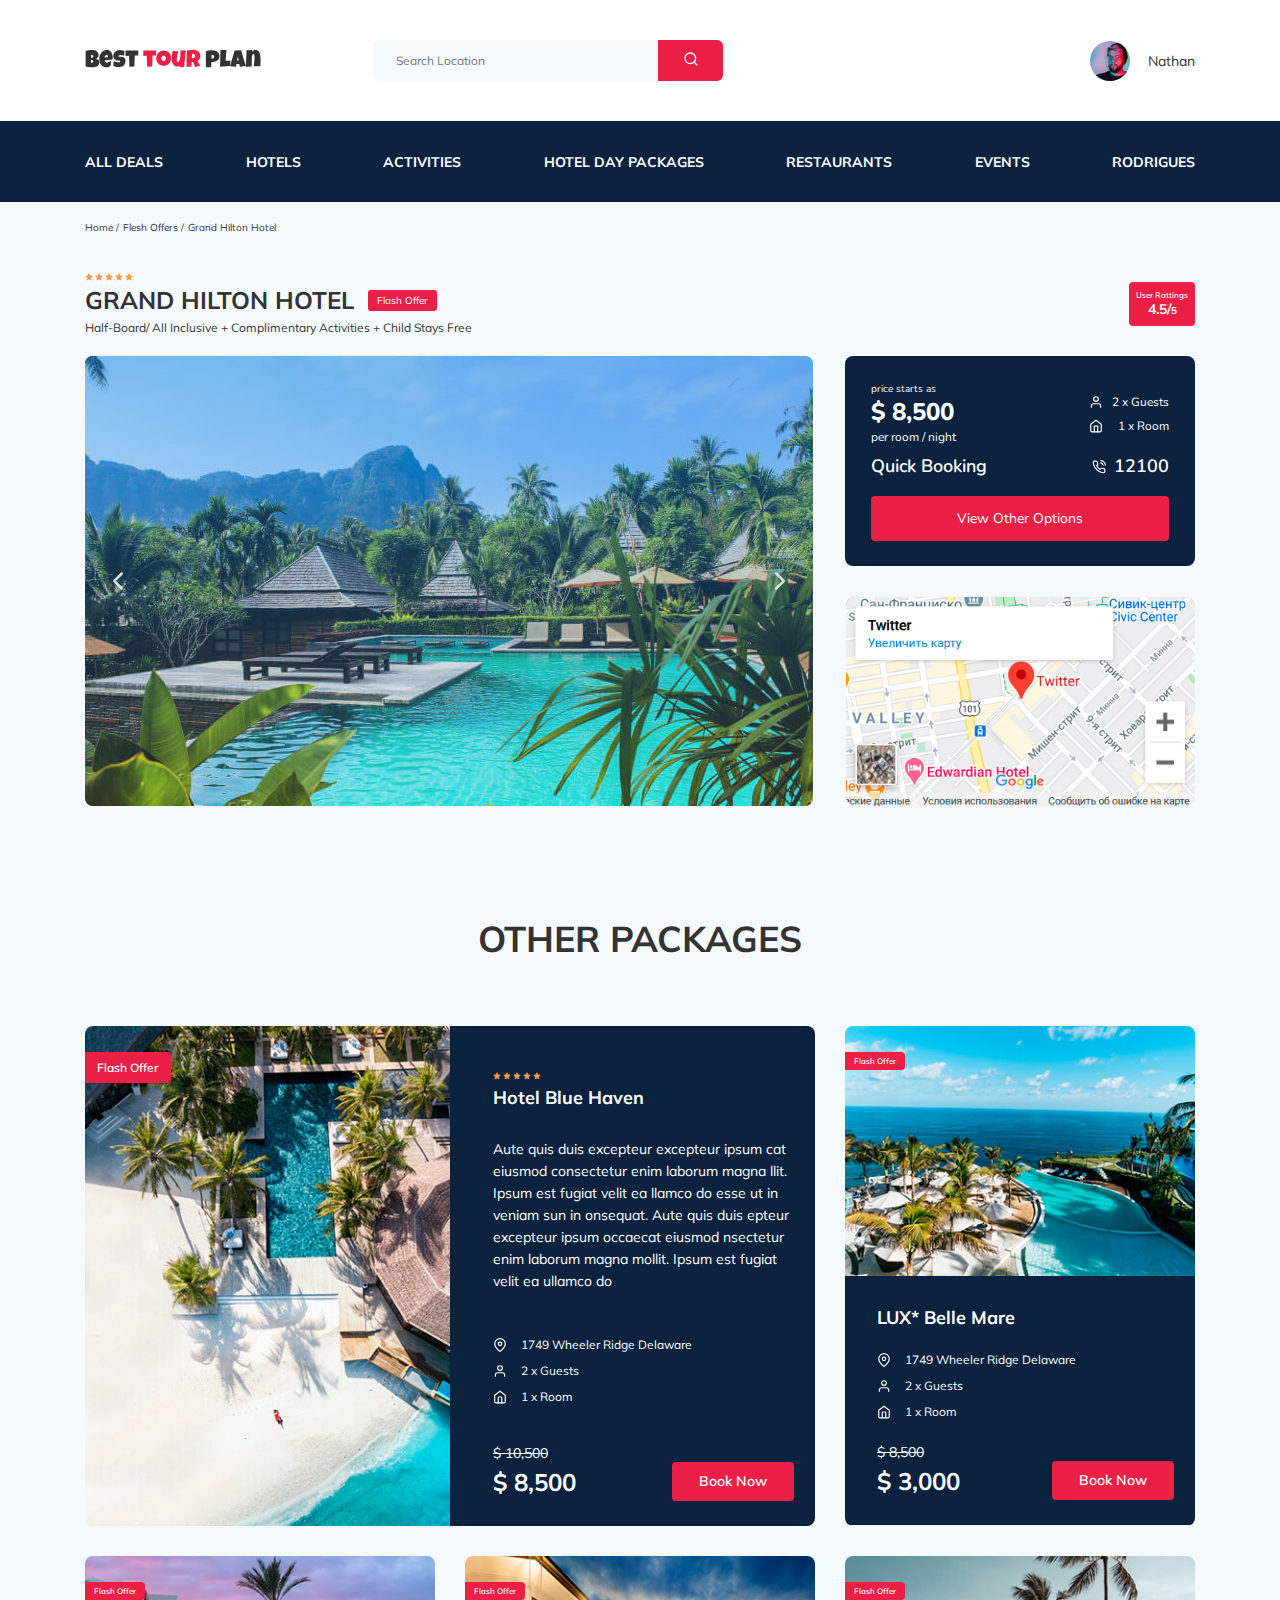
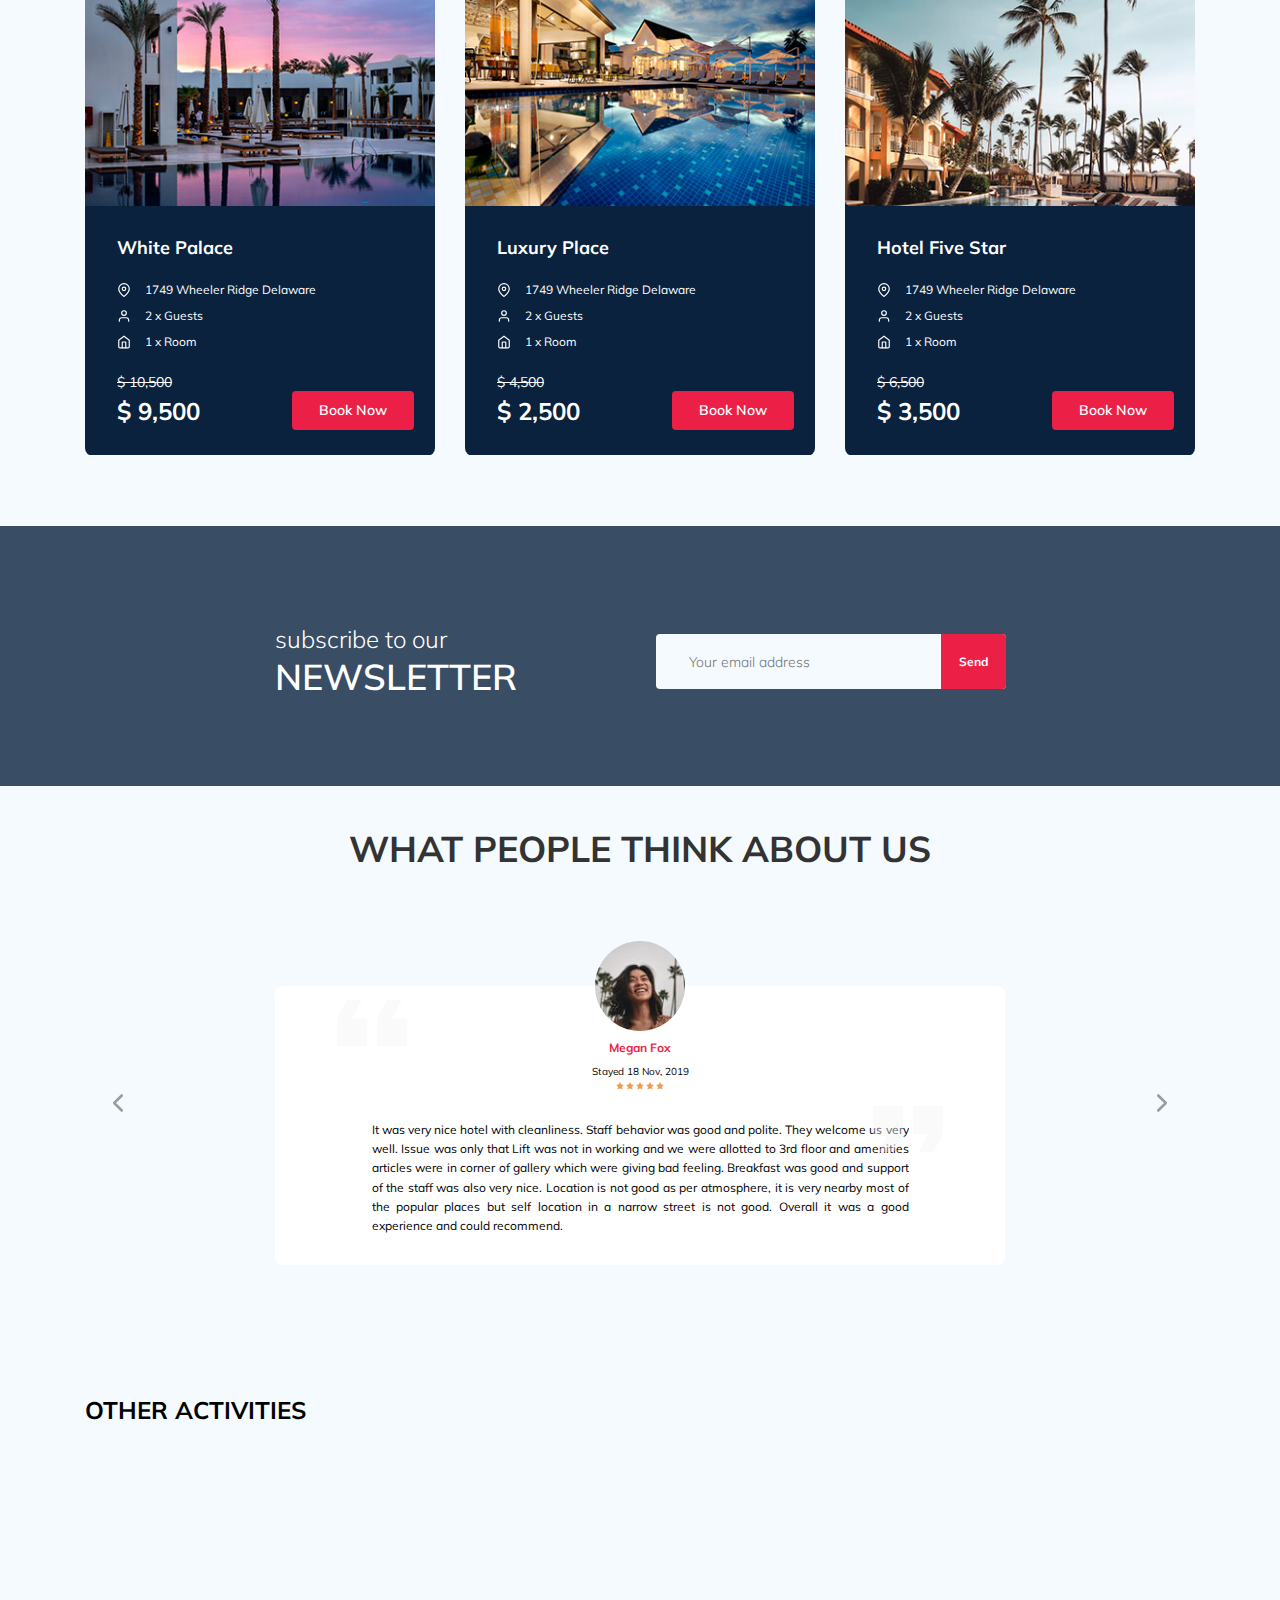
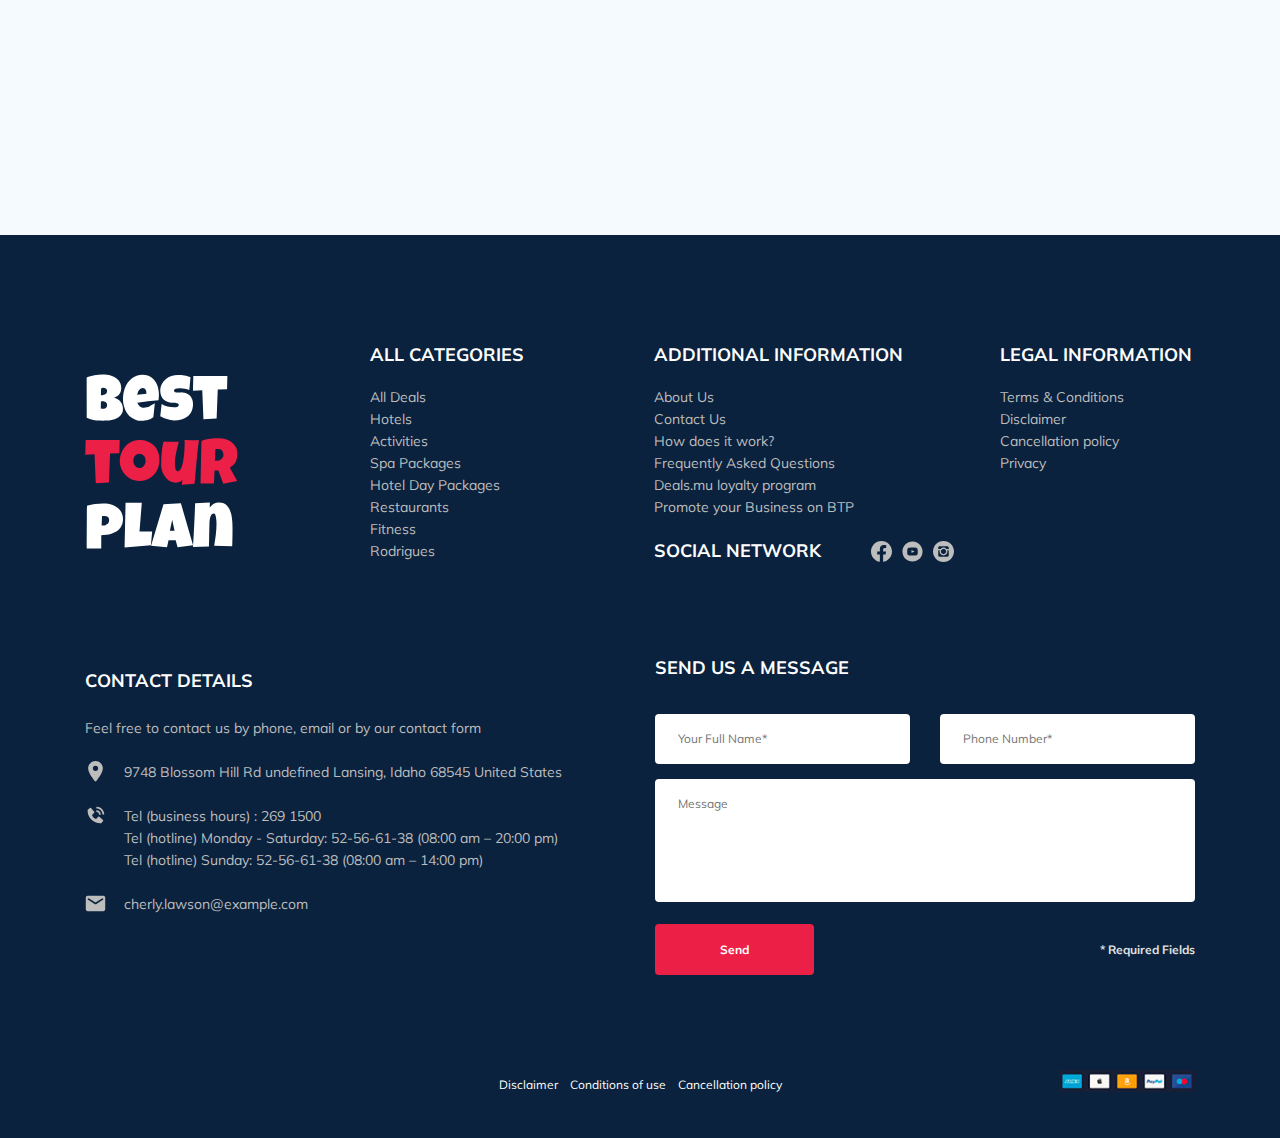
==== commit 43ac4bc3: "Fixes, added media hover effects" ====
--- a/index.html
+++ b/index.html
@@ -57,7 +57,7 @@
               alt="Avatar: Natan"
               class="user__avatar"
             />
-            <span class="user__name">Natan</span>
+            <span class="user__name">Nathan</span>
           </a>
           <!-- /.user -->
           <a href="#" class="menu-button navbar-top__menu-button">
@@ -80,7 +80,7 @@
                     alt="Avatar: Natan"
                     class="user__avatar"
                   />
-                  <span class="user__name">Natan</span>
+                  <span class="user__name">Nathan</span>
                 </a>
                 <!-- /.user -->
               </li>
@@ -1016,14 +1016,14 @@
                   <span class="footer-contact__txt"
                     >Tel (hotline) Monday - Saturday:
                     <a href="tel:52-56-61-38" class="footer-contact__link"
-                      >52-56-61-38</a
+                      >52&#8209;56&#8209;61&#8209;38</a
                     >
                     (08:00 am – 20:00 pm)</span
                   ><br />
                   <span class="footer-contact__txt"
                     >Tel (hotline) Sunday:
                     <a href="tel:52-56-61-38" class="footer-contact__link"
-                      >52-56-61-38</a
+                      >52&#8209;56&#8209;61&#8209;38</a
                     >
                     (08:00 am – 14:00 pm)</span
                   >
@@ -1104,7 +1104,7 @@
       <!-- /.container -->
     </footer>
 
-    <div class="modal">
+    <div class="modal" id="modal">
       <div class="modal__overlay"></div>
       <!-- /.modal__overlay -->
       <div class="modal__dialog">
--- a/css/main.css
+++ b/css/main.css
@@ -1,2 +1,2 @@
-/*! normalize.css v8.0.1 | MIT License | github.com/necolas/normalize.css */html{line-height:1.15;-webkit-text-size-adjust:100%}body{margin:0}main{display:block}h1{font-size:2em;margin:0.67em 0}hr{-webkit-box-sizing:content-box;box-sizing:content-box;height:0;overflow:visible}pre{font-family:monospace, monospace;font-size:1em}a{background-color:transparent}abbr[title]{border-bottom:none;text-decoration:underline;-webkit-text-decoration:underline dotted;text-decoration:underline dotted}b,strong{font-weight:bolder}code,kbd,samp{font-family:monospace, monospace;font-size:1em}small{font-size:80%}sub,sup{font-size:75%;line-height:0;position:relative;vertical-align:baseline}sub{bottom:-0.25em}sup{top:-0.5em}img{border-style:none}button,input,optgroup,select,textarea{font-family:inherit;font-size:100%;line-height:1.15;margin:0}button,input{overflow:visible}button,select{text-transform:none}button,[type="button"],[type="reset"],[type="submit"]{-webkit-appearance:button}button::-moz-focus-inner,[type="button"]::-moz-focus-inner,[type="reset"]::-moz-focus-inner,[type="submit"]::-moz-focus-inner{border-style:none;padding:0}button:-moz-focusring,[type="button"]:-moz-focusring,[type="reset"]:-moz-focusring,[type="submit"]:-moz-focusring{outline:1px dotted ButtonText}fieldset{padding:0.35em 0.75em 0.625em}legend{-webkit-box-sizing:border-box;box-sizing:border-box;color:inherit;display:table;max-width:100%;padding:0;white-space:normal}progress{vertical-align:baseline}textarea{overflow:auto}[type="checkbox"],[type="radio"]{-webkit-box-sizing:border-box;box-sizing:border-box;padding:0}[type="number"]::-webkit-inner-spin-button,[type="number"]::-webkit-outer-spin-button{height:auto}[type="search"]{-webkit-appearance:textfield;outline-offset:-2px}[type="search"]::-webkit-search-decoration{-webkit-appearance:none}::-webkit-file-upload-button{-webkit-appearance:button;font:inherit}details{display:block}summary{display:list-item}template{display:none}[hidden]{display:none}*{-webkit-box-sizing:border-box;box-sizing:border-box}html{scroll-behavior:smooth}body{font-family:"Mulish", sans-serif;background-color:#f5fafe}.container{width:1110px;margin:0 auto}.invalid{color:#ff0000}.modal-error_name{position:absolute;left:0;top:96%;z-index:102}.modal-error_phone{position:absolute;left:0;top:96%;z-index:102}.modal-error_email{position:absolute;left:0;top:96%;z-index:102}.newsletter-error_email{position:absolute;top:100%}.footer-error_name{position:absolute;left:0;top:100%}.footer-error_phone{position:absolute;left:0;top:100%}.navbar{background-color:#fff}.navbar-top{display:-webkit-box;display:-ms-flexbox;display:flex;-webkit-box-pack:justify;-ms-flex-pack:justify;justify-content:space-between;-webkit-box-align:center;-ms-flex-align:center;align-items:center;padding:40px 0}.navbar-top .logo{width:177px}.navbar-top .logo__image{max-width:100%}.navbar-top .search{display:-webkit-box;display:-ms-flexbox;display:flex;position:relative;border-radius:6px;overflow:hidden;height:41px;margin-left:10%;margin-right:auto}.navbar-top .search__input{width:350px;padding:0 75px 0 23px;font-size:12px;line-height:15px;border:none;background-color:#f5fafe;color:#333}.navbar-top .search__button{position:absolute;width:65px;height:100%;top:0;right:0;background-color:#ec1f46;border:0;cursor:pointer}.navbar-top .search__button:hover{background-color:#A81833}.navbar-top .search__icon{width:16px;height:16px;fill:#fff}.navbar-top .user{display:-webkit-box;display:-ms-flexbox;display:flex;-webkit-box-align:center;-ms-flex-align:center;align-items:center;font-size:14px;line-height:18px;text-decoration:none;color:#333}.navbar-top .user__avatar{width:40px;height:40px;-o-object-fit:cover;object-fit:cover;border-radius:50%}.navbar-top .user__name{margin-left:18px}.navbar-top .user:hover{text-decoration:underline}.navbar-top__menu-button{display:none}.navbar-bottom{background-color:#0A223D}.navbar-menu{padding:31px 0}.navbar-menu__list{display:-webkit-box;display:-ms-flexbox;display:flex;-webkit-box-pack:justify;-ms-flex-pack:justify;justify-content:space-between;margin:0;padding:0}.navbar-menu__item{list-style:none}.navbar-menu__link{font-weight:700;font-size:14px;line-height:18px;text-transform:uppercase;color:#fff;text-decoration:none}.navbar-menu__link:hover{text-decoration:underline}.navbar-menu__search_mobile_hidden,.navbar-menu__user_mobile_hidden{display:none}.breadcrump-list{display:-webkit-box;display:-ms-flexbox;display:flex;margin:0;padding:19px 0 18px;font-size:10px;line-height:13px;color:#333}.breadcrump-list__item{list-style:none}.breadcrump-list__item:not(:last-child)::after{content:"/";margin-right:4px}.breadcrump-list__link{text-decoration:none;color:inherit}.hotel{padding-bottom:70px}.hotel-info{display:-webkit-box;display:-ms-flexbox;display:flex;-webkit-box-align:center;-ms-flex-align:center;align-items:center;-webkit-box-pack:justify;-ms-flex-pack:justify;justify-content:space-between}.hotel-info__text{display:-webkit-box;display:-ms-flexbox;display:flex;-webkit-box-align:center;-ms-flex-align:center;align-items:center;-webkit-box-pack:justify;-ms-flex-pack:justify;justify-content:space-between;-ms-flex-wrap:wrap;flex-wrap:wrap;max-width:392px;padding:21px 0}.hotel-info__text .stars{-ms-flex-preferred-size:100%;flex-basis:100%;font-size:0}.hotel-info__text .stars .star{width:8px;height:8px;margin-right:2px}.hotel-info__text .stars .star:last-child{margin:0}.hotel-info__text .name{margin:4px 0 5px 0;font-size:24px;line-height:30px;color:#333}.hotel-info__text .offer{margin-right:40px;padding:4px 9px;font-size:10px;line-height:13px;border-radius:3px;color:#fff;background-color:#ec1f46}.hotel-info__text .description{-ms-flex-preferred-size:100%;flex-basis:100%;margin:0;font-size:12px;line-height:15px;color:#333}.hotel-rating{display:-webkit-box;display:-ms-flexbox;display:flex;-webkit-box-orient:vertical;-webkit-box-direction:normal;-ms-flex-direction:column;flex-direction:column;-webkit-box-pack:justify;-ms-flex-pack:justify;justify-content:space-between;text-align:center;padding:8px 7px;border-radius:4px;color:#fff;background-color:#ec1f46}.hotel-rating__text{font-weight:600;font-size:8px;line-height:10px}.hotel-rating__counter{font-weight:700;font-size:0}.hotel-rating__counter__value{font-size:14px;line-height:18px}.hotel-rating__counter__value__max{font-size:10px;line-height:13px}.hotel-rating__counter .value:not(:last-child)::after{content:"/"}.hotel-grid{display:-webkit-box;display:-ms-flexbox;display:flex;-webkit-box-pack:justify;-ms-flex-pack:justify;justify-content:space-between}.hotel-slider{position:relative;width:728px;height:450px;margin:0;border-radius:8px}.hotel-slider__item:after{content:"";position:absolute;z-index:1;width:100%;height:100%;top:0;left:0;background:-webkit-gradient(linear, left top, left bottom, from(rgba(0,122,223,0.48)), to(rgba(255,255,255,0.128)));background:linear-gradient(180deg, rgba(0,122,223,0.48) 0%, rgba(255,255,255,0.128) 100%)}.hotel-slider__slide{width:100%;height:100%;-o-object-fit:cover;object-fit:cover}.hotel-slider__button{position:absolute;top:50%;-webkit-transform:translateY(-50%);transform:translateY(-50%);z-index:99;display:-webkit-box;display:-ms-flexbox;display:flex;-webkit-box-pack:center;-ms-flex-pack:center;justify-content:center;-webkit-box-align:center;-ms-flex-align:center;align-items:center;width:30px;height:30px;border:none;cursor:pointer;background-color:transparent}.hotel-slider__button_prev{left:18px}.hotel-slider__button_next{right:18px}.hotel-slider__icon_prev,.hotel-slider__icon_next{width:10px;height:18px;fill:#fff;opacity:0.8}.hotel-wrapper{display:-webkit-box;display:-ms-flexbox;display:flex;-webkit-box-orient:vertical;-webkit-box-direction:normal;-ms-flex-direction:column;flex-direction:column;-webkit-box-pack:justify;-ms-flex-pack:justify;justify-content:space-between}.hotel-wrapper .booking-card{display:-webkit-box;display:-ms-flexbox;display:flex;-webkit-box-orient:vertical;-webkit-box-direction:normal;-ms-flex-direction:column;flex-direction:column;-webkit-box-pack:justify;-ms-flex-pack:justify;justify-content:space-between;width:350px;height:210px;padding:26px;font-family:"Nunito",sans-serif;color:#fff;border-radius:8px;background-color:#0A223D}.hotel-wrapper .booking-card__content{display:-webkit-box;display:-ms-flexbox;display:flex;-webkit-box-pack:justify;-ms-flex-pack:justify;justify-content:space-between;-webkit-box-align:center;-ms-flex-align:center;align-items:center}.hotel-wrapper .booking-card .price{display:-webkit-box;display:-ms-flexbox;display:flex;-webkit-box-orient:vertical;-webkit-box-direction:normal;-ms-flex-direction:column;flex-direction:column;margin-bottom:9px}.hotel-wrapper .booking-card .price__txt{font-size:10px;line-height:14px}.hotel-wrapper .booking-card .price__txt_down{font-size:12px;line-height:16px}.hotel-wrapper .booking-card .price__value{font-weight:800;font-size:24px;line-height:33px}.hotel-wrapper .booking-card .properties{font-size:12px;line-height:16px}.hotel-wrapper .booking-card .properties__item{display:-webkit-box;display:-ms-flexbox;display:flex;-webkit-box-align:center;-ms-flex-align:center;align-items:center;-webkit-box-pack:justify;-ms-flex-pack:justify;justify-content:space-between;margin-bottom:8px}.hotel-wrapper .booking-card .properties__icon{width:14px;height:14px;margin-right:9px;fill:#fff}.hotel-wrapper .booking-card__phone{display:-webkit-box;display:-ms-flexbox;display:flex;-webkit-box-pack:justify;-ms-flex-pack:justify;justify-content:space-between;margin-bottom:17px;font-weight:600;font-size:18px;line-height:25px}.hotel-wrapper .booking-card__phone .number{display:-webkit-box;display:-ms-flexbox;display:flex;-webkit-box-align:center;-ms-flex-align:center;align-items:center;text-decoration:none;color:inherit}.hotel-wrapper .booking-card__phone .number:hover{text-decoration:underline}.hotel-wrapper .booking-card__phone .number__icon{width:14px;height:14px;margin-right:8px;fill:#fff}.hotel-wrapper .booking-card__button{padding:13px 84px;text-align:center;font-size:14px;line-height:19px;text-decoration:none;color:inherit;border-radius:4px;background-color:#ec1f46}.hotel-wrapper .booking-card__button:hover{background-color:#A81833}.hotel-wrapper .map{width:350px;height:210px;border-radius:10px;overflow:hidden;background-image:url(../img/2.hotel/map.jpg);background-repeat:no-repeat;background-size:cover}.hotel-wrapper .map__item{width:100%;height:100%;border:0}.packages{padding:40px 0 70px}.packages__title{margin:0 0 65px;text-align:center;font-weight:700;font-size:36px;line-height:45px;text-transform:uppercase;color:#333}.packages__grid{display:-ms-grid;display:grid;-ms-grid-columns:(1fr)[3];grid-template-columns:repeat(3, 1fr);-ms-grid-rows:(max-content)[2];grid-template-rows:repeat(2, -webkit-max-content);grid-template-rows:repeat(2, max-content);-webkit-column-gap:30px;column-gap:30px;row-gap:30px}.packages__item{-ms-grid-rows:(1fr)[2];grid-template-rows:repeat(2, 1fr);height:500px;border-radius:8px;overflow:hidden}.packages__item_big{-ms-grid-column:1;-ms-grid-column-span:2;grid-column:1/3;display:-ms-grid;display:grid;-ms-grid-columns:(50%)[2];grid-template-columns:repeat(2, 50%)}.packages .big-item__wrapper{width:100%;height:500px}.packages .big-item__img{-o-object-position:center top;object-position:center top}.packages .big-item__offer{position:absolute;z-index:1;left:0;top:26px;padding:8px 12px;font-weight:600;font-size:12px;line-height:15px;color:#fff;background-color:#ec1f46;border-radius:0 4px 4px 0}.packages .big-item__content{-ms-grid-rows:(max-content)[6];grid-template-rows:repeat(6, -webkit-max-content);grid-template-rows:repeat(6, max-content);padding:46px 21px 30px 43px;color:#fff}.packages .big-item__content .stars{margin-bottom:6px;font-size:0}.packages .big-item__content .stars .star{width:8px;height:8px;margin-right:2px}.packages .big-item__content .stars .star:last-child{margin-right:0}.packages .big-item__title{margin:0 0 29px}.packages .big-item__description{margin-bottom:45px;font-size:14px;line-height:22px}.packages .big-item__properties{margin:0 0 40px}.packages__wrapper{position:relative;width:100%;height:250px}.packages__img{width:100%;height:100%;-o-object-fit:cover;object-fit:cover}.packages__content{display:-ms-grid;display:grid;-ms-grid-rows:(max-content)[4];grid-template-rows:repeat(4, -webkit-max-content);grid-template-rows:repeat(4, max-content);padding:30px 21px 25px 32px;background-color:#0A223D}.packages .little-item__offer{position:absolute;z-index:1;left:0;top:26px;padding:4px 9px;font-weight:600;font-size:8px;line-height:10px;color:#fff;background-color:#ec1f46;border-radius:0 4px 4px 0}.packages .little-item__title{margin:0 0 23px}.packages .little-item__properties{margin-bottom:24px}.packages .content{color:#fff}.packages .content__title{font-weight:700;font-size:18px;line-height:23px}.packages .content__price{display:-webkit-box;display:-ms-flexbox;display:flex;-webkit-box-pack:justify;-ms-flex-pack:justify;justify-content:space-between;-webkit-box-align:center;-ms-flex-align:center;align-items:center}.packages .content__price_new{font-weight:bold;font-size:24px;line-height:30px}.packages .content__price_old{font-size:14px;line-height:18px;text-decoration:line-through}.packages .content__button{padding:10px 27px;font-weight:600;font-size:14px;line-height:19px;text-decoration:none;text-align:center;color:#fff;border-radius:4px;background-color:#ec1f46}.packages .content__button:hover{background-color:#A81833}.packages .properties{font-size:0}.packages .properties__item{margin-bottom:11px}.packages .properties__item:last-child{margin-bottom:0}.packages .properties__icon{vertical-align:middle;width:14px;height:14px;margin-right:14px;fill:#fff}.packages .properties__txt{vertical-align:middle;font-size:12px;line-height:15px;color:#fff}.newsletter{position:relative}.newsletter:after{content:"";position:absolute;left:0;top:0;right:0;bottom:0;width:100%;height:100%;background-color:rgba(10,34,61,0.8)}.newsletter__wrapper{position:relative;z-index:1;display:-webkit-box;display:-ms-flexbox;display:flex;-webkit-box-align:center;-ms-flex-align:center;align-items:center;-webkit-box-pack:justify;-ms-flex-pack:justify;justify-content:space-between;max-width:731px;margin:0 auto;padding:98px 0 87px}.newsletter__title{margin:0;font-weight:300;font-size:24px;line-height:30px;color:#fff}.newsletter__title__strong{font-weight:600;font-size:36px;line-height:45px;text-transform:uppercase}.newsletter .subscribe{display:-webkit-box;display:-ms-flexbox;display:flex;position:relative;height:55px}.newsletter .subscribe__input{width:350px;padding:0 75px 0 33px;font-weight:300;font-size:14px;line-height:18px;border:none;border-radius:4px;background-color:#f5fafe;color:#333}.newsletter .subscribe__button{position:absolute;width:65px;height:100%;top:0;right:0;font-weight:bold;font-size:12px;line-height:15px;background-color:#ec1f46;border:0;border-radius:0 4px 4px 0;color:#fff;cursor:pointer}.newsletter .subscribe__button:hover{background-color:#A81833}.reviews{padding:40px 0 70px}.reviews__title{margin:0 0 70px 0;font-weight:700;font-size:36px;line-height:45px;text-align:center;text-transform:uppercase;color:#333}.reviews-slider{position:relative}.reviews-slider__item{position:relative;display:-webkit-box;display:-ms-flexbox;display:flex;-webkit-box-orient:vertical;-webkit-box-direction:normal;-ms-flex-direction:column;flex-direction:column;-webkit-box-align:center;-ms-flex-align:center;align-items:center;width:730px;margin:45px auto 0;padding:0 62px 30px;border-radius:8px;background-color:#ffffff}.reviews-slider__item::before{content:"";position:absolute;top:13px;left:62px;background-image:url(../img/4.reviews/quote-left.svg);background-repeat:no-repeat;width:70px;height:47px}.reviews-slider__item::after{content:"";position:absolute;top:119px;right:62px;background-image:url(../img/4.reviews/quote-right.svg);background-repeat:no-repeat;width:70px;height:47px}.reviews-slider__profile{display:-webkit-box;display:-ms-flexbox;display:flex;-webkit-box-orient:vertical;-webkit-box-direction:normal;-ms-flex-direction:column;flex-direction:column;-webkit-box-align:center;-ms-flex-align:center;align-items:center;margin-top:-45px;margin-bottom:30px}.reviews-slider__avatar{width:90px;height:90px;margin-bottom:9px;border-radius:50%;-o-object-fit:cover;object-fit:cover}.reviews-slider__user-name{margin:0 0 10px;font-size:12px;line-height:15px;color:#ec1f46}.reviews-slider__date{margin-bottom:4px;font-size:10px;line-height:13px}.reviews-slider .rating{font-size:0}.reviews-slider .rating .star{margin-right:2px;width:8px;height:8px}.reviews-slider .rating .star:last-child{margin-right:0}.reviews-slider__text{max-width:537px;margin:0 auto;font-size:12px;line-height:160%;text-align:justify}.reviews-slider__button{position:absolute;top:50%;-webkit-transform:translateY(-50%);transform:translateY(-50%);z-index:99;display:-webkit-box;display:-ms-flexbox;display:flex;-webkit-box-pack:center;-ms-flex-pack:center;justify-content:center;-webkit-box-align:center;-ms-flex-align:center;align-items:center;width:30px;height:30px;border:none;cursor:pointer;background-color:transparent}.reviews-slider__button_prev{left:18px}.reviews-slider__button_next{right:18px}.reviews-slider__icon_prev,.reviews-slider__icon_next{width:10px;height:18px;fill:#828282;opacity:0.8}.activities{padding:60px 0 98px}.activities__title{margin:0 0 57px;font-size:24px;line-height:30px;text-transform:uppercase}.activities__content{display:-webkit-box;display:-ms-flexbox;display:flex;-webkit-box-align:center;-ms-flex-align:center;align-items:center;-webkit-box-pack:justify;-ms-flex-pack:justify;justify-content:space-between}.activities .activity{position:relative;width:255px;height:255px;border-radius:6px;overflow:hidden}.activities .activity::after{content:"";position:absolute;width:100%;height:100%;top:0;left:0;bottom:0;right:0;background:linear-gradient(179.83deg, rgba(196,196,196,0) 35.34%, #0A223D 99.85%)}.activities .activity__img{width:100%;height:100%;-o-object-fit:cover;object-fit:cover}.activities .activity__text{position:absolute;z-index:20;left:26px;bottom:30px;color:#fff}.activities .activity__descr{display:block;margin-bottom:23px;font-weight:bold;font-size:16px;line-height:20px}.activities .activity__button{padding:7px 22px;font-family:Nunito;font-weight:600;font-size:12px;line-height:16px;text-decoration:none;color:inherit;border-radius:4px;background-color:#ec1f46}.activities .activity__button:hover{background-color:#A81833}.footer{padding:108px 0 46px;background-color:#0a223d}.footer-top{display:-ms-grid;display:grid;-ms-grid-columns:1fr 1fr 300px 195px;grid-template-columns:1fr 1fr 300px 195px;-ms-grid-rows:(max-content)[2];grid-template-rows:repeat(2, -webkit-max-content);grid-template-rows:repeat(2, max-content);-webkit-column-gap:46px;column-gap:46px;margin-bottom:94px}.footer-top__logo-wrapper{-ms-grid-row:1;-ms-grid-row-span:2;grid-row:1/3;display:-webkit-box;display:-ms-flexbox;display:flex;-webkit-box-align:center;-ms-flex-align:center;align-items:center}.footer-top__logo{margin-bottom:-20px}.footer-top__categories{-ms-grid-row:1;-ms-grid-row-span:2;grid-row:1/3}.footer-top__additional-info{-ms-grid-row:1;-ms-grid-row-span:1;grid-row:1/2}.footer-top__social{-ms-grid-row:2;-ms-grid-row-span:1;grid-row:2/3;display:-webkit-box;display:-ms-flexbox;display:flex;-webkit-box-align:end;-ms-flex-align:end;align-items:flex-end;-webkit-box-pack:justify;-ms-flex-pack:justify;justify-content:space-between}.footer-top__legal-info{-ms-grid-row:1;-ms-grid-row-span:2;grid-row:1/3}.footer-top__title{margin:0 0 20px;font-size:18px;line-height:23px;text-transform:uppercase;color:#fff}.footer-top__title_nm{margin:0}.footer-top .list{margin:0;padding:0}.footer-top .list__item{list-style:none}.footer-top .list .item__link{font-size:14px;line-height:22px;text-decoration:none;color:#bdbdbd}.footer-top .list .item__link:hover{text-decoration:underline}.footer-top__links{font-size:0}.footer-top__link{display:inline-block;margin-right:10px;text-decoration:none}.footer-top__link:last-child{margin-right:0}.footer-top__icon{width:21px;height:21px;fill:#bdbdbd}.footer-contact{display:-ms-grid;display:grid;-ms-grid-columns:(1fr)[2];grid-template-columns:repeat(2, 1fr);-webkit-column-gap:30px;column-gap:30px;margin-bottom:95px}.footer-contact__details-wrapper{display:-ms-grid;display:grid;-ms-grid-rows:(max-content)[3];grid-template-rows:repeat(3, -webkit-max-content);grid-template-rows:repeat(3, max-content)}.footer-contact__form{display:-ms-grid;display:grid;-ms-grid-columns:(1fr)[2];grid-template-columns:repeat(2, 1fr);-webkit-column-gap:30px;column-gap:30px;row-gap:15px}.footer-contact__title{margin:0 0 25px;font-size:18px;line-height:23px;text-transform:uppercase;color:#fff}.footer-contact__subtitle{margin-bottom:22px}.footer-contact__txt{font-size:14px;line-height:22px;color:#bdbdbd}.footer-contact__link{font-size:14px;line-height:22px;color:#bdbdbd;text-decoration:none}.footer-contact__link:hover{text-decoration:underline}.footer-contact__list{margin:0;padding:0;list-style:none}.footer-contact__item{display:-webkit-box;display:-ms-flexbox;display:flex;-webkit-box-align:start;-ms-flex-align:start;align-items:start;margin-bottom:22px}.footer-contact__icon{min-width:21px;width:21px;min-height:21px;height:21px;margin-right:18px;fill:#bdbdbd}.footer-contact .details__title{margin-top:13px}.footer-contact .form-title{margin-bottom:35px}.footer-contact__input-group{position:relative}.footer-contact .form{font-size:12px;line-height:15px}.footer-contact .form__input{width:100%;padding:18px 23px;border-radius:4px;border:0;color:#333}.footer-contact .form__textarea{-ms-grid-column:1;-ms-grid-column-span:2;grid-column:1/3;height:123px;resize:none;margin-bottom:7px;padding:18px 23px;border-radius:4px;border:0;color:#333}.footer-contact .form__button-wrapper{-ms-grid-column:1;-ms-grid-column-span:2;grid-column:1/3;display:-webkit-box;display:-ms-flexbox;display:flex;-webkit-box-align:center;-ms-flex-align:center;align-items:center;-webkit-box-pack:justify;-ms-flex-pack:justify;justify-content:space-between;font-weight:bold;font-size:12px;line-height:15px;color:#e0e0e0}.footer-contact .form__button{padding:18px 65px;font-weight:700;font-size:12px;line-height:15px;color:#fff;border:0;border-radius:4px;background-color:#ec1f46;cursor:pointer}.footer-contact .form__button:hover{background-color:#A81833}.footer-bottom{display:-ms-grid;display:grid;-ms-grid-columns:1fr 283px 1fr;grid-template-columns:1fr 283px 1fr}.footer-bottom__link-wrapper{-ms-grid-column:2;-ms-grid-column-span:1;grid-column:2/3;display:-webkit-box;display:-ms-flexbox;display:flex;-webkit-box-pack:justify;-ms-flex-pack:justify;justify-content:space-between;-webkit-box-align:end;-ms-flex-align:end;align-items:flex-end}.footer-bottom__logo-wrapper{-ms-grid-column:3;-ms-grid-column-span:1;grid-column:3/4;display:-webkit-box;display:-ms-flexbox;display:flex;-webkit-box-pack:end;-ms-flex-pack:end;justify-content:flex-end}.footer-bottom__companies-logo{width:136px;height:22px}.footer-bottom__link{font-size:12px;line-height:15px;text-decoration:none;color:#fff}.footer-bottom__link:hover{text-decoration:underline}.modal__overlay{position:fixed;z-index:100;left:0;top:0;right:0;bottom:0;background:rgba(0,143,223,0.39);visibility:hidden;-webkit-transition:opacity 0.3s;transition:opacity 0.3s}.modal__overlay_active{visibility:visible}.modal__dialog{position:fixed;z-index:101;top:50%;left:50%;-webkit-transform:translate(-50%, -50%);transform:translate(-50%, -50%);display:-webkit-box;display:-ms-flexbox;display:flex;-webkit-box-orient:vertical;-webkit-box-direction:normal;-ms-flex-direction:column;flex-direction:column;width:478px;margin:0 auto;padding:33px 88px;border-radius:8px;background-color:#0a223d;visibility:hidden;-webkit-transition:opacity 0.3s;transition:opacity 0.3s}.modal__dialog_active{visibility:visible}.modal__close{position:absolute;top:17px;right:18px;width:16px;height:16px}.modal__icon{width:100%;height:100%;fill:#fff}.modal__form{display:-webkit-box;display:-ms-flexbox;display:flex;-webkit-box-orient:vertical;-webkit-box-direction:normal;-ms-flex-direction:column;flex-direction:column;-webkit-box-align:center;-ms-flex-align:center;align-items:center;overflow-y:auto}.modal__title{margin:0;font-size:18px;line-height:23px;text-transform:uppercase;color:#fff}.modal__input{width:100%;margin-top:15px;padding:18px 23px;font-size:12px;line-height:15px;color:#333;border:0;border-radius:4px}.modal__input-group{width:100%;position:relative}.modal__textarea{width:100%;height:123px;margin-top:15px;padding:18px 23px;font-size:12px;line-height:15px;color:#333;border:0;border-radius:4px;resize:none}.modal__button-wrapper{display:-webkit-box;display:-ms-flexbox;display:flex;-webkit-box-pack:justify;-ms-flex-pack:justify;justify-content:space-between;-webkit-box-align:center;-ms-flex-align:center;align-items:center;width:100%;margin-top:15px}.modal__button{padding:18px 66px;font-weight:700;font-size:12px;line-height:15px;border:0;border-radius:4px;color:#fff;background-color:#ec1f46;cursor:pointer}.modal__button:hover{background-color:#A81833}.modal__txt{font-weight:700;font-size:12px;line-height:15px;color:#E0E0E0}.thank-you{padding:40px 0}.thank-you__content{display:-ms-grid;display:grid;-ms-grid-columns:1fr;grid-template-columns:1fr;row-gap:20px}.thank-you__title{margin:0;font-size:36px;line-height:45px;color:#333}.thank-you__text{margin:0;font-size:16px;line-height:22px;color:#333}.thank-you__button{width:-webkit-max-content;width:-moz-max-content;width:max-content;padding:13px 64px;font-weight:700;font-size:14px;line-height:19px;color:#fff;border:0;border-radius:4px;background-color:#ec1f46;text-decoration:none}@media (max-width: 1200px){.container{width:960px}.container .navbar-top .logo{width:133px}.hotel__slider{width:590px}.activities .activity{width:230px;height:230px}.activities .activity__text{left:18px}.packages .big-item__title{margin-bottom:24px}.packages .big-item__description{margin-bottom:30px}.packages .big-item__properties{margin-bottom:35px}}@media (max-width: 992px){.container{width:700px}.container .navbar-top{padding:30px 0}.container .navbar-top .logo{width:133px}.container .navbar-top .search{margin-left:7%}.container .navbar-top .search__input{width:340px}.container .navbar-top .search__button:hover{background-color:#ec1f46}.container .navbar-top .user:hover{text-decoration:none}.navbar-bottom .container{width:673px}.navbar-menu{padding:22px 0}.navbar-menu__link{font-size:12px;line-height:15px}.navbar-menu__link:hover{text-decoration:none}.hotel{padding-bottom:60px}.hotel-grid{-webkit-box-orient:vertical;-webkit-box-direction:normal;-ms-flex-direction:column;flex-direction:column}.hotel__slider{width:100%;margin-bottom:30px}.hotel-wrapper{-webkit-box-orient:horizontal;-webkit-box-direction:normal;-ms-flex-direction:row;flex-direction:row}.hotel-wrapper .booking-card{width:340px;padding:27px 22px}.hotel-wrapper .booking-card__phone .number:hover{text-decoration:none}.hotel-wrapper .booking-card__button:hover{background-color:#ec1f46}.hotel-wrapper .map{width:340px}.packages__grid{-ms-grid-columns:(1fr)[2];grid-template-columns:repeat(2, 1fr);-ms-grid-rows:(max-content)[3];grid-template-rows:repeat(3, -webkit-max-content);grid-template-rows:repeat(3, max-content);grid-gap:20px}.packages__title{margin-bottom:50px;font-size:30px;line-height:38px}.packages .big-item__title{margin-bottom:30px}.packages .big-item__description{margin-bottom:40px}.packages .big-item__properties{margin-bottom:40px}.packages .content__button:hover{background-color:#ec1f46}.newsletter__wrapper{width:700px;padding:92px 0}.newsletter .subscribe__button:hover{background-color:#ec1f46}.reviews{padding:40px 0 60px}.reviews__title{margin:0 0 50px 0;font-size:30px;line-height:38px}.reviews-slider__item{width:579px}.reviews-slider__item::before{display:none}.reviews-slider__item::after{display:none}.reviews-slider__text{max-width:455px}.reviews-slider__button_prev{left:0}.reviews-slider__button_next{right:0}.activities{padding-bottom:50px}.activities__content{-ms-flex-wrap:wrap;flex-wrap:wrap}.activities .activity{-ms-flex-preferred-size:48.5%;flex-basis:48.5%;height:255px;margin-bottom:20px}.activities .activity__text{left:27px}.activities .activity__button:hover{background-color:#ec1f46}.footer{padding:73px 0 33px}.footer-top{-ms-grid-columns:1fr 260px 202px;grid-template-columns:1fr 260px 202px;-ms-grid-rows:(max-content)[2];grid-template-rows:repeat(2, -webkit-max-content);grid-template-rows:repeat(2, max-content);-webkit-column-gap:38px;column-gap:38px;row-gap:48px;margin-bottom:55px}.footer-top__logo-wrapper{-ms-grid-row:1;-ms-grid-row-span:1;grid-row:1/2}.footer-top__logo{width:94px;height:110px}.footer-top__categories{-ms-grid-row:2;-ms-grid-row-span:1;grid-row:2/3}.footer-top__additional-info{-ms-grid-row:2;-ms-grid-row-span:1;grid-row:2/3}.footer-top__social{-ms-grid-column:2;-ms-grid-column-span:2;grid-column:2/4;-ms-grid-row:1;-ms-grid-row-span:1;grid-row:1/2;display:-ms-grid;display:grid;-ms-grid-columns:40% 60%;grid-template-columns:40% 60%;-webkit-column-gap:16px;column-gap:16px;-ms-flex-line-pack:center;align-content:center;margin-left:-10px}.footer-top__links{margin-left:-10px;margin-bottom:-5px}.footer-top .list .item__link:hover{text-decoration:none}.footer-top__title_nm{width:200px;margin-bottom:-5px}.footer-top__legal-info{-ms-grid-row:2;-ms-grid-row-span:1;grid-row:2/3}.footer-contact{-ms-grid-columns:77%;grid-template-columns:77%;-ms-grid-rows:(max-content)[2];grid-template-rows:repeat(2, -webkit-max-content);grid-template-rows:repeat(2, max-content);row-gap:39px;margin-bottom:52px}.footer-contact__title{margin:0 0 24px}.footer-contact__link:hover{text-decoration:none}.footer-contact .form-title{margin-bottom:34px}.footer-contact .form__button:hover{background-color:#ec1f46}.footer-bottom{-ms-grid-columns:283px 1fr 1fr;grid-template-columns:283px 1fr 1fr}.footer-bottom__link-wrapper{-ms-grid-column:1;-ms-grid-column-span:1;grid-column:1/2}.footer-bottom__link:hover{text-decoration:none}.modal__dialog{width:400px;padding:33px 66px}.modal__button:hover{background-color:#ec1f46}.invalid{font-size:14px}}@media (max-width: 992px) and (max-height: 500px) and (orientation: landscape){.modal__dialog{width:80%;height:290px;top:50%}.modal__dialog_error{height:340px}.modal__form{display:-ms-grid;display:grid;-ms-grid-columns:(1fr)[2];grid-template-columns:repeat(2, 1fr);-ms-grid-rows:max-content;grid-template-rows:-webkit-max-content;grid-template-rows:max-content;-webkit-column-gap:15px;column-gap:15px;row-gap:15px}.modal__form_error{height:274px;row-gap:5px}.modal__title{-ms-grid-column:1;-ms-grid-column-span:2;grid-column:1/3;margin:0}.modal__input{-ms-grid-column:1;-ms-grid-column-span:1;grid-column:1/2;margin:0}.modal__input_error{padding:15px 23px}.modal__input-group{height:100%}.modal__textarea{-ms-grid-column:2;-ms-grid-column-span:1;grid-column:2/3;-ms-grid-row:2;-ms-grid-row-span:2;grid-row:2/4;height:100%;margin:0}.modal__button-wrapper{-ms-grid-column:2;-ms-grid-column-span:1;grid-column:2/3;-webkit-box-orient:horizontal;-webkit-box-direction:normal;-ms-flex-direction:row;flex-direction:row;margin:0;-webkit-box-align:start;-ms-flex-align:start;align-items:start}.modal__button{width:100%}.modal__txt{display:none}.modal-error_name{top:65%}.modal-error_phone{top:65%}.modal-error_email{top:60%}}@media (max-width: 759px){body{padding-top:78px}.container{width:576px}.navbar__mobile_fixed{position:fixed;left:0;top:0;right:0;z-index:99}.navbar-top{padding:28px 0}.navbar-top .logo{width:100px}.navbar-top .search__mobile_hidden,.navbar-top .user__mobile_hidden{display:none}.navbar-top .menu-button{display:-webkit-box;display:-ms-flexbox;display:flex;-webkit-box-orient:vertical;-webkit-box-direction:normal;-ms-flex-direction:column;flex-direction:column;-webkit-box-align:center;-ms-flex-align:center;align-items:center;-webkit-box-pack:justify;-ms-flex-pack:justify;justify-content:space-between;height:11px}.navbar-top .menu-button__line{width:16px;height:1px;background-color:#333}.navbar-bottom{display:none;position:fixed;top:78px;bottom:0;left:0;right:0;overflow:auto}.navbar-bottom_active{display:block}.navbar-bottom .container{width:576px}.navbar-menu__list{-webkit-box-orient:vertical;-webkit-box-direction:normal;-ms-flex-direction:column;flex-direction:column;-webkit-box-align:center;-ms-flex-align:center;align-items:center}.navbar-menu__item{margin-bottom:20px}.navbar-menu__item:last-child{margin-bottom:0}.navbar-menu__search_mobile_hidden,.navbar-menu__user_mobile_hidden{display:-webkit-box;display:-ms-flexbox;display:flex}.navbar-menu .search{position:relative;display:-webkit-box;display:-ms-flexbox;display:flex;margin-bottom:19px;height:41px;border-radius:6px;overflow:hidden}.navbar-menu .search__input{width:245px;padding:0 75px 0 23px;font-size:12px;line-height:15px;border:none;background-color:#f5fafe;color:#333}.navbar-menu .search__button{position:absolute;width:65px;height:100%;top:0;right:0;background-color:#ec1f46;border:0;cursor:pointer}.navbar-menu .search__icon{width:16px;height:16px;fill:#fff}.navbar-menu .user{display:-webkit-box;display:-ms-flexbox;display:flex;-webkit-box-orient:vertical;-webkit-box-direction:normal;-ms-flex-direction:column;flex-direction:column;-webkit-box-align:center;-ms-flex-align:center;align-items:center;margin-bottom:7px;font-size:14px;line-height:18px;text-decoration:none;color:#fff}.navbar-menu .user__avatar{margin-bottom:10px;width:40px;height:40px;-o-object-fit:cover;object-fit:cover;border-radius:50%}.navbar-menu .user:hover{text-decoration:underline}.hotel{padding-bottom:40px}.hotel-info__text{max-width:100%;padding:5px 0 20px 0}.hotel-info__text .offer{-webkit-box-ordinal-group:0;-ms-flex-order:-1;order:-1;margin:0}.hotel-info__text .stars{-ms-flex-preferred-size:auto;flex-basis:auto;margin-right:19px}.hotel-info__text .name{-ms-flex-preferred-size:100%;flex-basis:100%;margin:10px 0 5px 0}.hotel-rating{display:none}.hotel-grid{-webkit-box-orient:vertical;-webkit-box-direction:normal;-ms-flex-direction:column;flex-direction:column}.hotel__slider{width:100%;height:350px;margin-bottom:20px}.hotel-wrapper{-webkit-box-orient:vertical;-webkit-box-direction:normal;-ms-flex-direction:column;flex-direction:column}.hotel-wrapper .booking-card{width:100%;margin-bottom:20px;padding:27px 22px}.hotel-wrapper .booking-card__button{padding:13px 54px}.hotel-wrapper .map{width:100%}.packages__grid{-ms-grid-columns:(100%)[1];grid-template-columns:repeat(1, 100%);-ms-grid-rows:(250px)[5];grid-template-rows:repeat(5, 250px)}.packages__item{display:-ms-grid;display:grid;-ms-grid-columns:(50%)[2];grid-template-columns:repeat(2, 50%);-ms-grid-rows:(100%)[1];grid-template-rows:repeat(1, 100%);height:250px}.packages__item_big{-ms-grid-column:1;grid-column:1}.packages .big-item__wrapper{height:250px}.packages .big-item__img{-o-object-position:50% 5%;object-position:50% 5%}.packages .big-item__offer{padding:4px 9px;font-size:8px;line-height:10px}.packages .big-item__content{padding:27px}.packages .big-item .stars{display:none}.packages .big-item__description{display:none}.packages .big-item__properties{margin-bottom:24px}.newsletter__wrapper{-webkit-box-orient:vertical;-webkit-box-direction:normal;-ms-flex-direction:column;flex-direction:column;-webkit-box-align:start;-ms-flex-align:start;align-items:start;width:576px;height:320px;padding:76px 20px 83px}.reviews{padding:40px 0 50px}.reviews__title{margin:0 0 50px 0;font-size:30px;line-height:38px}.reviews-slider__item{width:100%}.reviews-slider__item::before{display:none}.reviews-slider__item::after{display:none}.reviews-slider__text{max-width:455px}.reviews-slider__button_prev{left:0}.reviews-slider__button_next{right:0}.activities{padding-bottom:50px}.activities__content{-ms-flex-wrap:wrap;flex-wrap:wrap}.activities .activity{-ms-flex-preferred-size:48.5%;flex-basis:48.5%;height:255px;margin-bottom:20px}.activities .activity__text{left:20px}.footer-top{-ms-grid-columns:1fr 1fr 1fr;grid-template-columns:1fr 1fr 1fr}.footer-top__title_nm{margin-bottom:0}.footer-top__social{-ms-grid-column:2;-ms-grid-column-span:2;grid-column:2/4;display:-ms-grid;display:grid;-ms-grid-columns:(1fr)[2];grid-template-columns:repeat(2, 1fr);margin-left:0}.footer-top__links{margin-bottom:0;margin-left:0}.thank-you__title{font-size:24px;line-height:30px}}@media (max-width: 759px) and (max-height: 500px) and (orientation: landscape){.modal__dialog{width:90%;height:290px;top:50%}.modal__dialog_error{height:320px}.modal__form{display:-ms-grid;display:grid;-ms-grid-columns:(1fr)[2];grid-template-columns:repeat(2, 1fr);-webkit-column-gap:15px;column-gap:15px;row-gap:15px}.modal__form_error{height:264px;row-gap:5px}.modal__title{-ms-grid-column:1;-ms-grid-column-span:2;grid-column:1/3;margin:0}.modal__input{-ms-grid-column:1;-ms-grid-column-span:1;grid-column:1/2;margin:0}.modal__input_error{padding:15px 23px}.modal__input-group{height:100%}.modal__textarea{-ms-grid-column:2;-ms-grid-column-span:1;grid-column:2/3;-ms-grid-row:2;-ms-grid-row-span:2;grid-row:2/4;height:100%;margin:0}.modal__button-wrapper{-ms-grid-column:2;-ms-grid-column-span:1;grid-column:2/3;-webkit-box-orient:horizontal;-webkit-box-direction:normal;-ms-flex-direction:row;flex-direction:row}.modal__button{width:100%}.modal__txt{display:none}.invalid{font-size:12px}.modal-error_name{top:65%}.modal-error_phone{top:65%}.modal-error_email{top:60%}}@media (max-width: 619px){body{padding-top:72px}.container{width:90%}.container .navbar-top{padding:27px 0}.container .navbar-top .logo{width:100px}.container .navbar-top .search__mobile_hidden,.container .navbar-top .user__mobile_hidden{display:none}.container .navbar-top .menu-button{display:-webkit-box;display:-ms-flexbox;display:flex;-webkit-box-orient:vertical;-webkit-box-direction:normal;-ms-flex-direction:column;flex-direction:column;-webkit-box-align:center;-ms-flex-align:center;align-items:center;-webkit-box-pack:justify;-ms-flex-pack:justify;justify-content:space-between;height:11px}.container .navbar-top .menu-button__line{width:16px;height:1px;background-color:#333}.navbar-bottom{display:none;position:fixed;top:72px;bottom:0;left:0;right:0}.navbar-bottom_active{display:block}.navbar-bottom_active .container{width:90%}.navbar-menu{padding:31px 0 68px}.navbar-menu__list{-webkit-box-orient:vertical;-webkit-box-direction:normal;-ms-flex-direction:column;flex-direction:column;-webkit-box-align:center;-ms-flex-align:center;align-items:center}.navbar-menu__item{margin-bottom:15px}.navbar-menu__item:last-child{margin-bottom:0}.navbar-menu__search_mobile_hidden,.navbar-menu__user_mobile_hidden{display:-webkit-box;display:-ms-flexbox;display:flex}.navbar-menu .search{position:relative;display:-webkit-box;display:-ms-flexbox;display:flex;margin-bottom:24px;height:41px;border-radius:6px;overflow:hidden}.navbar-menu .search__input{width:245px;padding:0 75px 0 23px;font-size:12px;line-height:15px;border:none;background-color:#f5fafe;color:#333}.navbar-menu .search__button{position:absolute;width:65px;height:100%;top:0;right:0;background-color:#ec1f46;border:0;cursor:pointer}.navbar-menu .search__icon{width:16px;height:16px;fill:#fff}.navbar-menu .user{display:-webkit-box;display:-ms-flexbox;display:flex;-webkit-box-orient:vertical;-webkit-box-direction:normal;-ms-flex-direction:column;flex-direction:column;-webkit-box-align:center;-ms-flex-align:center;align-items:center;margin-bottom:12px;font-size:14px;line-height:18px;text-decoration:none;color:#fff}.navbar-menu .user__avatar{margin-bottom:10px;width:40px;height:40px;-o-object-fit:cover;object-fit:cover;border-radius:50%}.navbar-menu .user:hover{text-decoration:underline}.hotel{padding-bottom:40px}.hotel-info__text{max-width:100%;padding:5px 0 20px 0}.hotel-info__text .offer{-webkit-box-ordinal-group:0;-ms-flex-order:-1;order:-1;margin:0}.hotel-info__text .stars{-ms-flex-preferred-size:auto;flex-basis:auto;margin-right:19px}.hotel-info__text .name{-ms-flex-preferred-size:100%;flex-basis:100%;margin:10px 0 5px 0}.hotel-rating{display:none}.hotel-grid{-webkit-box-orient:vertical;-webkit-box-direction:normal;-ms-flex-direction:column;flex-direction:column;padding-top:18px}.hotel__slider{max-width:100%;height:179px;margin-bottom:20px}.hotel-slider__button{width:12px;height:12px}.hotel-slider__button_prev{left:9px}.hotel-slider__button_next{right:9px}.hotel-slider__icon_prev,.hotel-slider__icon_next{width:4px;height:7px}.hotel-wrapper{-webkit-box-orient:vertical;-webkit-box-direction:normal;-ms-flex-direction:column;flex-direction:column}.hotel-wrapper .booking-card{width:100%;margin-bottom:20px;padding:27px 22px}.hotel-wrapper .booking-card__button{padding:13px 54px}.hotel-wrapper .map{width:100%;height:172px}.packages__grid{-ms-grid-rows:(420px)[5];grid-template-rows:repeat(5, 420px)}.packages__title{font-size:18px;line-height:23px}.packages__item{-ms-grid-columns:(100%)[1];grid-template-columns:repeat(1, 100%);-ms-grid-rows:50% 50%;grid-template-rows:50% 50%;height:420px}.packages__content{padding:10px 15px}.packages__wrapper{height:100%}.packages .content__title{font-size:16px;line-height:20px;margin:0 0 15px}.packages .big-item__title{font-size:16px;line-height:20px;margin:0 0 15px}.packages .big-item__wrapper{height:100%}.packages .big-item__content{padding:10px 15px}.newsletter__wrapper{-webkit-box-orient:vertical;-webkit-box-direction:normal;-ms-flex-direction:column;flex-direction:column;-webkit-box-align:start;-ms-flex-align:start;align-items:start;width:90%;height:320px;padding:76px 0 83px}.newsletter__title{font-size:20px;line-height:25px}.newsletter__title__strong{font-size:30px;line-height:38px}.newsletter .subscribe__input{width:280px}.reviews{padding:40px 0 50px 0}.reviews__title{margin:0 0 42px 0;font-size:18px;line-height:23px}.reviews-slider__item{width:100%;padding:0 31px 36px}.reviews-slider__item::before{display:none}.reviews-slider__item::after{display:none}.reviews-slider__text{max-width:455px;text-align:left}.reviews-slider__button_prev{top:45px;left:17%}.reviews-slider__button_next{top:45px;right:17%}.activities{padding:40px 0 60px}.activities__title{margin-bottom:36px;font-size:18px;line-height:23px}.activities__content{-ms-flex-wrap:wrap;flex-wrap:wrap}.activities .activity{-ms-flex-preferred-size:auto;flex-basis:auto;width:100%;height:255px;margin-bottom:20px}.activities .activity:last-child{margin-bottom:0}.activities .activity__text{left:26px}.footer-top{-ms-grid-columns:1fr;grid-template-columns:1fr;-ms-grid-rows:(max-content)[5];grid-template-rows:repeat(5, -webkit-max-content);grid-template-rows:repeat(5, max-content);row-gap:30px;margin-bottom:30px}.footer-top__logo-wrapper{-ms-grid-row:1;-ms-grid-row-span:1;grid-row:1/2}.footer-top__categories{-ms-grid-row:5;-ms-grid-row-span:1;grid-row:5/6}.footer-top__additional-info{-ms-grid-row:4;-ms-grid-row-span:1;grid-row:4/5}.footer-top__social{-ms-grid-column:1;-ms-grid-column-span:1;grid-column:1/2;-ms-grid-row:2;-ms-grid-row-span:1;grid-row:2/3;display:-ms-grid;display:grid;-ms-grid-columns:1fr;grid-template-columns:1fr;-ms-grid-rows:(max-content)[2];grid-template-rows:repeat(2, -webkit-max-content);grid-template-rows:repeat(2, max-content);row-gap:30px;-ms-flex-line-pack:center;align-content:center}.footer-top__legal-info{-ms-grid-row:3;-ms-grid-row-span:1;grid-row:3/4}.footer-contact{-ms-grid-columns:100%;grid-template-columns:100%;margin-bottom:20px}.footer-contact .details-title{margin-top:0}.footer-contact .form-title{margin-bottom:15px}.footer-contact .form{-ms-grid-columns:100%;grid-template-columns:100%;-ms-grid-rows:(max-content)[4];grid-template-rows:repeat(4, -webkit-max-content);grid-template-rows:repeat(4, max-content)}.footer-contact .form__input{-ms-grid-column:1;-ms-grid-column-span:1;grid-column:1/2}.footer-contact .form__input_name{-ms-grid-row:1;-ms-grid-row-span:1;grid-row:1/2}.footer-contact .form__input_number{-ms-grid-row:2;-ms-grid-row-span:1;grid-row:2/3}.footer-contact .form__textarea{-ms-grid-column:1;-ms-grid-column-span:1;grid-column:1/2;-ms-grid-row:3;-ms-grid-row-span:1;grid-row:3/4;margin-bottom:0}.footer-contact .form__button-wrapper{-ms-grid-column:1;-ms-grid-column-span:1;grid-column:1/2;-ms-grid-row:4;-ms-grid-row-span:1;grid-row:4/5;display:-ms-grid;display:grid;-ms-grid-columns:1fr;grid-template-columns:1fr;-ms-grid-rows:(max-content)[2];grid-template-rows:repeat(2, -webkit-max-content);grid-template-rows:repeat(2, max-content);row-gap:15px}.footer-contact .form__button{-ms-grid-row:2;-ms-grid-row-span:1;grid-row:2/3;width:160px}.footer-bottom{-ms-grid-columns:1fr;grid-template-columns:1fr;-ms-grid-rows:(1fr)[2];grid-template-rows:repeat(2, 1fr);row-gap:10px}.footer-bottom__link-wrapper{-ms-grid-row:1;-ms-grid-row-span:1;grid-row:1/2}.footer-bottom__logo-wrapper{-ms-grid-column:1;-ms-grid-column-span:1;grid-column:1/2;-ms-grid-row:2;-ms-grid-row-span:1;grid-row:2/3;-webkit-box-pack:start;-ms-flex-pack:start;justify-content:start}.modal__dialog{width:95%;padding:33px 33px}.modal__button-wrapper{-webkit-box-orient:vertical;-webkit-box-direction:reverse;-ms-flex-direction:column-reverse;flex-direction:column-reverse;-webkit-box-align:start;-ms-flex-align:start;align-items:start}.modal__txt{margin-bottom:15px}.modal__button{width:100%}.invalid{font-size:12px}.modal-error_name{top:100%}.modal-error_phone{top:100%}.modal-error_email{top:100%}}@media (max-width: 619px) and (max-height: 500px) and (orientation: landscape){.modal__dialog{width:100%;height:290px;top:50%}.modal__dialog_error{height:320px}.modal__form{display:-ms-grid;display:grid;-ms-grid-columns:(1fr)[2];grid-template-columns:repeat(2, 1fr);-webkit-column-gap:15px;column-gap:15px;row-gap:15px}.modal__form_error{height:264px;row-gap:5px}.modal__title{-ms-grid-column:1;-ms-grid-column-span:2;grid-column:1/3;margin:0;font-size:95%}.modal__input{-ms-grid-column:1;-ms-grid-column-span:1;grid-column:1/2;margin:0}.modal__input_error{padding:15px 23px}.modal__input-group{height:100%}.modal__textarea{-ms-grid-column:2;-ms-grid-column-span:1;grid-column:2/3;-ms-grid-row:2;-ms-grid-row-span:2;grid-row:2/4;height:100%;margin:0}.modal__button-wrapper{-ms-grid-column:2;-ms-grid-column-span:1;grid-column:2/3;-webkit-box-orient:horizontal;-webkit-box-direction:normal;-ms-flex-direction:row;flex-direction:row}.modal__button{width:100%}.modal__txt{display:none}.modal-error_name{top:65%}.modal-error_phone{top:65%}.modal-error_email{top:60%}}
+/*! normalize.css v8.0.1 | MIT License | github.com/necolas/normalize.css */html{line-height:1.15;-webkit-text-size-adjust:100%}body{margin:0}main{display:block}h1{font-size:2em;margin:0.67em 0}hr{-webkit-box-sizing:content-box;box-sizing:content-box;height:0;overflow:visible}pre{font-family:monospace, monospace;font-size:1em}a{background-color:transparent}abbr[title]{border-bottom:none;text-decoration:underline;-webkit-text-decoration:underline dotted;text-decoration:underline dotted}b,strong{font-weight:bolder}code,kbd,samp{font-family:monospace, monospace;font-size:1em}small{font-size:80%}sub,sup{font-size:75%;line-height:0;position:relative;vertical-align:baseline}sub{bottom:-0.25em}sup{top:-0.5em}img{border-style:none}button,input,optgroup,select,textarea{font-family:inherit;font-size:100%;line-height:1.15;margin:0}button,input{overflow:visible}button,select{text-transform:none}button,[type="button"],[type="reset"],[type="submit"]{-webkit-appearance:button}button::-moz-focus-inner,[type="button"]::-moz-focus-inner,[type="reset"]::-moz-focus-inner,[type="submit"]::-moz-focus-inner{border-style:none;padding:0}button:-moz-focusring,[type="button"]:-moz-focusring,[type="reset"]:-moz-focusring,[type="submit"]:-moz-focusring{outline:1px dotted ButtonText}fieldset{padding:0.35em 0.75em 0.625em}legend{-webkit-box-sizing:border-box;box-sizing:border-box;color:inherit;display:table;max-width:100%;padding:0;white-space:normal}progress{vertical-align:baseline}textarea{overflow:auto}[type="checkbox"],[type="radio"]{-webkit-box-sizing:border-box;box-sizing:border-box;padding:0}[type="number"]::-webkit-inner-spin-button,[type="number"]::-webkit-outer-spin-button{height:auto}[type="search"]{-webkit-appearance:textfield;outline-offset:-2px}[type="search"]::-webkit-search-decoration{-webkit-appearance:none}::-webkit-file-upload-button{-webkit-appearance:button;font:inherit}details{display:block}summary{display:list-item}template{display:none}[hidden]{display:none}*{-webkit-box-sizing:border-box;box-sizing:border-box}html{scroll-behavior:smooth}body{font-family:"Mulish", sans-serif;background-color:#f5fafe}.container{width:1110px;margin:0 auto}.invalid{color:#ff0000}.modal-error_name{position:absolute;left:0;top:96%;z-index:102;font-size:14px}.modal-error_phone{position:absolute;left:0;top:96%;z-index:102;font-size:14px}.modal-error_email{position:absolute;left:0;top:96%;z-index:102;font-size:14px}.newsletter-error_email{position:absolute;top:100%;font-size:16px}.footer-error_name{position:absolute;left:0;top:100%;font-size:14px;z-index:20px}.footer-error_phone{position:absolute;left:0;top:100%;font-size:14px;z-index:20px}.navbar{background-color:#fff}.navbar-top{display:-webkit-box;display:-ms-flexbox;display:flex;-webkit-box-pack:justify;-ms-flex-pack:justify;justify-content:space-between;-webkit-box-align:center;-ms-flex-align:center;align-items:center;padding:40px 0}.navbar-top .logo{width:177px}.navbar-top .logo__image{max-width:100%}.navbar-top .search{display:-webkit-box;display:-ms-flexbox;display:flex;position:relative;border-radius:6px;overflow:hidden;height:41px;margin-left:10%;margin-right:auto}.navbar-top .search__input{width:350px;padding:0 75px 0 23px;font-size:12px;line-height:15px;border:none;background-color:#f5fafe;color:#333}.navbar-top .search__button{position:absolute;width:65px;height:100%;top:0;right:0;background-color:#ec1f46;border:0;cursor:pointer}.navbar-top .search__icon{width:16px;height:16px;fill:#fff}.navbar-top .user{display:-webkit-box;display:-ms-flexbox;display:flex;-webkit-box-align:center;-ms-flex-align:center;align-items:center;font-size:14px;line-height:18px;text-decoration:none;color:#333}.navbar-top .user__avatar{width:40px;height:40px;-o-object-fit:cover;object-fit:cover;border-radius:50%}.navbar-top .user__name{margin-left:18px}.navbar-top__menu-button{display:none}.navbar-bottom{background-color:#0A223D}.navbar-menu{padding:31px 0}.navbar-menu__list{display:-webkit-box;display:-ms-flexbox;display:flex;-webkit-box-pack:justify;-ms-flex-pack:justify;justify-content:space-between;margin:0;padding:0}.navbar-menu__item{list-style:none}.navbar-menu__link{font-weight:700;font-size:14px;line-height:18px;text-transform:uppercase;color:#fff;text-decoration:none}.navbar-menu__search_mobile_hidden,.navbar-menu__user_mobile_hidden{display:none}.breadcrump-list{display:-webkit-box;display:-ms-flexbox;display:flex;margin:0;padding:19px 0 18px;font-size:10px;line-height:13px;color:#333}.breadcrump-list__item{list-style:none}.breadcrump-list__item:not(:last-child)::after{content:"/";margin-right:4px}.breadcrump-list__link{text-decoration:none;color:inherit}.hotel{padding-bottom:70px}.hotel-info{display:-webkit-box;display:-ms-flexbox;display:flex;-webkit-box-align:center;-ms-flex-align:center;align-items:center;-webkit-box-pack:justify;-ms-flex-pack:justify;justify-content:space-between}.hotel-info__text{display:-webkit-box;display:-ms-flexbox;display:flex;-webkit-box-align:center;-ms-flex-align:center;align-items:center;-webkit-box-pack:justify;-ms-flex-pack:justify;justify-content:space-between;-ms-flex-wrap:wrap;flex-wrap:wrap;max-width:392px;padding:21px 0}.hotel-info__text .stars{-ms-flex-preferred-size:100%;flex-basis:100%;font-size:0}.hotel-info__text .stars .star{width:8px;height:8px;margin-right:2px}.hotel-info__text .stars .star:last-child{margin:0}.hotel-info__text .name{margin:4px 0 5px 0;font-size:24px;line-height:30px;color:#333}.hotel-info__text .offer{margin-right:40px;padding:4px 9px;font-size:10px;line-height:13px;border-radius:3px;color:#fff;background-color:#ec1f46}.hotel-info__text .description{-ms-flex-preferred-size:100%;flex-basis:100%;margin:0;font-size:12px;line-height:15px;color:#333}.hotel-rating{display:-webkit-box;display:-ms-flexbox;display:flex;-webkit-box-orient:vertical;-webkit-box-direction:normal;-ms-flex-direction:column;flex-direction:column;-webkit-box-pack:justify;-ms-flex-pack:justify;justify-content:space-between;text-align:center;padding:8px 7px;border-radius:4px;color:#fff;background-color:#ec1f46}.hotel-rating__text{font-weight:600;font-size:8px;line-height:10px}.hotel-rating__counter{font-weight:700;font-size:0}.hotel-rating__counter__value{font-size:14px;line-height:18px}.hotel-rating__counter__value__max{font-size:10px;line-height:13px}.hotel-rating__counter .value:not(:last-child)::after{content:"/"}.hotel-grid{display:-webkit-box;display:-ms-flexbox;display:flex;-webkit-box-pack:justify;-ms-flex-pack:justify;justify-content:space-between}.hotel-slider{position:relative;width:728px;height:450px;margin:0;border-radius:8px}.hotel-slider__item:after{content:"";position:absolute;z-index:1;width:100%;height:100%;top:0;left:0;background:-webkit-gradient(linear, left top, left bottom, from(rgba(0,122,223,0.48)), to(rgba(255,255,255,0.128)));background:linear-gradient(180deg, rgba(0,122,223,0.48) 0%, rgba(255,255,255,0.128) 100%)}.hotel-slider__slide{width:100%;height:100%;-o-object-fit:cover;object-fit:cover}.hotel-slider__button{position:absolute;top:50%;-webkit-transform:translateY(-50%);transform:translateY(-50%);z-index:99;display:-webkit-box;display:-ms-flexbox;display:flex;-webkit-box-pack:center;-ms-flex-pack:center;justify-content:center;-webkit-box-align:center;-ms-flex-align:center;align-items:center;width:30px;height:30px;border:none;cursor:pointer;background-color:transparent}.hotel-slider__button_prev{left:18px}.hotel-slider__button_next{right:18px}.hotel-slider__icon_prev,.hotel-slider__icon_next{width:10px;height:18px;fill:#fff;opacity:0.8}.hotel-wrapper{display:-webkit-box;display:-ms-flexbox;display:flex;-webkit-box-orient:vertical;-webkit-box-direction:normal;-ms-flex-direction:column;flex-direction:column;-webkit-box-pack:justify;-ms-flex-pack:justify;justify-content:space-between}.hotel-wrapper .booking-card{display:-webkit-box;display:-ms-flexbox;display:flex;-webkit-box-orient:vertical;-webkit-box-direction:normal;-ms-flex-direction:column;flex-direction:column;-webkit-box-pack:justify;-ms-flex-pack:justify;justify-content:space-between;width:350px;height:210px;padding:26px;font-family:"Nunito",sans-serif;color:#fff;border-radius:8px;background-color:#0A223D}.hotel-wrapper .booking-card__content{display:-webkit-box;display:-ms-flexbox;display:flex;-webkit-box-pack:justify;-ms-flex-pack:justify;justify-content:space-between;-webkit-box-align:center;-ms-flex-align:center;align-items:center}.hotel-wrapper .booking-card .price{display:-webkit-box;display:-ms-flexbox;display:flex;-webkit-box-orient:vertical;-webkit-box-direction:normal;-ms-flex-direction:column;flex-direction:column;margin-bottom:9px}.hotel-wrapper .booking-card .price__txt{font-size:10px;line-height:14px}.hotel-wrapper .booking-card .price__txt_down{font-size:12px;line-height:16px}.hotel-wrapper .booking-card .price__value{font-weight:800;font-size:24px;line-height:33px}.hotel-wrapper .booking-card .properties{font-size:12px;line-height:16px}.hotel-wrapper .booking-card .properties__item{display:-webkit-box;display:-ms-flexbox;display:flex;-webkit-box-align:center;-ms-flex-align:center;align-items:center;-webkit-box-pack:justify;-ms-flex-pack:justify;justify-content:space-between;margin-bottom:8px}.hotel-wrapper .booking-card .properties__icon{width:14px;height:14px;margin-right:9px;fill:#fff}.hotel-wrapper .booking-card__phone{display:-webkit-box;display:-ms-flexbox;display:flex;-webkit-box-pack:justify;-ms-flex-pack:justify;justify-content:space-between;margin-bottom:17px;font-weight:600;font-size:18px;line-height:25px}.hotel-wrapper .booking-card__phone .number{display:-webkit-box;display:-ms-flexbox;display:flex;-webkit-box-align:center;-ms-flex-align:center;align-items:center;text-decoration:none;color:inherit}.hotel-wrapper .booking-card__phone .number__icon{width:14px;height:14px;margin-right:8px;fill:#fff}.hotel-wrapper .booking-card__button{padding:13px 84px;text-align:center;font-size:14px;line-height:19px;text-decoration:none;color:inherit;border-radius:4px;background-color:#ec1f46}.hotel-wrapper .map{width:350px;height:210px;border-radius:10px;overflow:hidden;background-image:url(../img/2.hotel/map.jpg);background-repeat:no-repeat;background-size:cover}.hotel-wrapper .map__item{width:100%;height:100%;border:0}.packages{padding:40px 0 70px}.packages__title{margin:0 0 65px;text-align:center;font-weight:700;font-size:36px;line-height:45px;text-transform:uppercase;color:#333}.packages__grid{display:-ms-grid;display:grid;-ms-grid-columns:(1fr)[3];grid-template-columns:repeat(3, 1fr);-ms-grid-rows:(max-content)[2];grid-template-rows:repeat(2, -webkit-max-content);grid-template-rows:repeat(2, max-content);-webkit-column-gap:30px;column-gap:30px;row-gap:30px}.packages__item{-ms-grid-rows:(1fr)[2];grid-template-rows:repeat(2, 1fr);height:500px;border-radius:8px;overflow:hidden}.packages__item_big{-ms-grid-column:1;-ms-grid-column-span:2;grid-column:1/3;display:-ms-grid;display:grid;-ms-grid-columns:(50%)[2];grid-template-columns:repeat(2, 50%)}.packages .big-item__wrapper{width:100%;height:500px}.packages .big-item__img{-o-object-position:center top;object-position:center top}.packages .big-item__offer{position:absolute;z-index:1;left:0;top:26px;padding:8px 12px;font-weight:600;font-size:12px;line-height:15px;color:#fff;background-color:#ec1f46;border-radius:0 4px 4px 0}.packages .big-item__content{-ms-grid-rows:(max-content)[6];grid-template-rows:repeat(6, -webkit-max-content);grid-template-rows:repeat(6, max-content);padding:46px 21px 30px 43px;color:#fff;overflow-y:auto}.packages .big-item__content .stars{margin-bottom:6px;font-size:0}.packages .big-item__content .stars .star{width:8px;height:8px;margin-right:2px}.packages .big-item__content .stars .star:last-child{margin-right:0}.packages .big-item__title{margin:0 0 29px}.packages .big-item__description{margin-bottom:45px;font-size:14px;line-height:22px}.packages .big-item__properties{margin:0 0 40px}.packages__wrapper{position:relative;width:100%;height:250px}.packages__img{width:100%;height:100%;-o-object-fit:cover;object-fit:cover}.packages__content{display:-ms-grid;display:grid;-ms-grid-rows:(max-content)[4];grid-template-rows:repeat(4, -webkit-max-content);grid-template-rows:repeat(4, max-content);padding:30px 21px 25px 32px;background-color:#0A223D}.packages .little-item__offer{position:absolute;z-index:1;left:0;top:26px;padding:4px 9px;font-weight:600;font-size:8px;line-height:10px;color:#fff;background-color:#ec1f46;border-radius:0 4px 4px 0}.packages .little-item__title{margin:0 0 23px}.packages .little-item__properties{margin-bottom:24px}.packages .content{color:#fff}.packages .content__title{font-weight:700;font-size:18px;line-height:23px}.packages .content__price{display:-webkit-box;display:-ms-flexbox;display:flex;-webkit-box-pack:justify;-ms-flex-pack:justify;justify-content:space-between;-webkit-box-align:center;-ms-flex-align:center;align-items:center}.packages .content__price_new{font-weight:bold;font-size:24px;line-height:30px}.packages .content__price_old{font-size:14px;line-height:18px;text-decoration:line-through}.packages .content__button{padding:10px 27px;font-weight:600;font-size:14px;line-height:19px;text-decoration:none;text-align:center;color:#fff;border-radius:4px;background-color:#ec1f46}.packages .properties{font-size:0}.packages .properties__item{margin-bottom:11px}.packages .properties__item:last-child{margin-bottom:0}.packages .properties__icon{vertical-align:middle;width:14px;height:14px;margin-right:14px;fill:#fff}.packages .properties__txt{vertical-align:middle;font-size:12px;line-height:15px;color:#fff}.newsletter{position:relative}.newsletter:after{content:"";position:absolute;left:0;top:0;right:0;bottom:0;width:100%;height:100%;background-color:rgba(10,34,61,0.8)}.newsletter__wrapper{position:relative;z-index:1;display:-webkit-box;display:-ms-flexbox;display:flex;-webkit-box-align:center;-ms-flex-align:center;align-items:center;-webkit-box-pack:justify;-ms-flex-pack:justify;justify-content:space-between;max-width:731px;margin:0 auto;padding:98px 0 87px}.newsletter__title{margin:0;font-weight:300;font-size:24px;line-height:30px;color:#fff}.newsletter__title__strong{font-weight:600;font-size:36px;line-height:45px;text-transform:uppercase}.newsletter .subscribe{display:-webkit-box;display:-ms-flexbox;display:flex;position:relative;height:55px}.newsletter .subscribe__input{width:350px;padding:0 75px 0 33px;font-weight:300;font-size:14px;line-height:18px;border:none;border-radius:4px;background-color:#f5fafe;color:#333}.newsletter .subscribe__button{position:absolute;width:65px;height:100%;top:0;right:0;font-weight:bold;font-size:12px;line-height:15px;background-color:#ec1f46;border:0;border-radius:0 4px 4px 0;color:#fff;cursor:pointer}.reviews{padding:40px 0 70px}.reviews__title{margin:0 0 70px 0;font-weight:700;font-size:36px;line-height:45px;text-align:center;text-transform:uppercase;color:#333}.reviews-slider{position:relative}.reviews-slider__item{position:relative;display:-webkit-box;display:-ms-flexbox;display:flex;-webkit-box-orient:vertical;-webkit-box-direction:normal;-ms-flex-direction:column;flex-direction:column;-webkit-box-align:center;-ms-flex-align:center;align-items:center;width:730px;margin:45px auto 0;padding:0 62px 30px;border-radius:8px;background-color:#ffffff}.reviews-slider__item::before{content:"";position:absolute;top:13px;left:62px;background-image:url(../img/4.reviews/quote-left.svg);background-repeat:no-repeat;width:70px;height:47px}.reviews-slider__item::after{content:"";position:absolute;top:119px;right:62px;background-image:url(../img/4.reviews/quote-right.svg);background-repeat:no-repeat;width:70px;height:47px}.reviews-slider__profile{display:-webkit-box;display:-ms-flexbox;display:flex;-webkit-box-orient:vertical;-webkit-box-direction:normal;-ms-flex-direction:column;flex-direction:column;-webkit-box-align:center;-ms-flex-align:center;align-items:center;margin-top:-45px;margin-bottom:30px}.reviews-slider__avatar{width:90px;height:90px;margin-bottom:9px;border-radius:50%;-o-object-fit:cover;object-fit:cover}.reviews-slider__user-name{margin:0 0 10px;font-size:12px;line-height:15px;color:#ec1f46}.reviews-slider__date{margin-bottom:4px;font-size:10px;line-height:13px}.reviews-slider .rating{font-size:0}.reviews-slider .rating .star{margin-right:2px;width:8px;height:8px}.reviews-slider .rating .star:last-child{margin-right:0}.reviews-slider__text{max-width:537px;max-height:300px;overflow-y:auto;margin:0 auto;font-size:12px;line-height:160%;text-align:justify}.reviews-slider__button{position:absolute;top:50%;-webkit-transform:translateY(-50%);transform:translateY(-50%);z-index:99;display:-webkit-box;display:-ms-flexbox;display:flex;-webkit-box-pack:center;-ms-flex-pack:center;justify-content:center;-webkit-box-align:center;-ms-flex-align:center;align-items:center;width:30px;height:30px;border:none;cursor:pointer;background-color:transparent}.reviews-slider__button_prev{left:18px}.reviews-slider__button_next{right:18px}.reviews-slider__icon_prev,.reviews-slider__icon_next{width:10px;height:18px;fill:#828282;opacity:0.8}.activities{padding:60px 0 98px}.activities__title{margin:0 0 57px;font-size:24px;line-height:30px;text-transform:uppercase}.activities__content{display:-webkit-box;display:-ms-flexbox;display:flex;-webkit-box-align:center;-ms-flex-align:center;align-items:center;-webkit-box-pack:justify;-ms-flex-pack:justify;justify-content:space-between}.activities .activity{position:relative;width:255px;height:255px;border-radius:6px;overflow:hidden}.activities .activity::after{content:"";position:absolute;width:100%;height:100%;top:0;left:0;bottom:0;right:0;background:linear-gradient(179.83deg, rgba(196,196,196,0) 35.34%, #0A223D 99.85%)}.activities .activity__img{width:100%;height:100%;-o-object-fit:cover;object-fit:cover}.activities .activity__text{position:absolute;z-index:20;left:26px;bottom:30px;color:#fff}.activities .activity__descr{display:block;margin-bottom:23px;font-weight:bold;font-size:16px;line-height:20px}.activities .activity__button{padding:7px 22px;font-family:Nunito;font-weight:600;font-size:12px;line-height:16px;text-decoration:none;color:inherit;border-radius:4px;background-color:#ec1f46}.footer{padding:108px 0 46px;background-color:#0a223d}.footer-top{display:-ms-grid;display:grid;-ms-grid-columns:1fr 1fr 300px 195px;grid-template-columns:1fr 1fr 300px 195px;-ms-grid-rows:(max-content)[2];grid-template-rows:repeat(2, -webkit-max-content);grid-template-rows:repeat(2, max-content);-webkit-column-gap:46px;column-gap:46px;margin-bottom:94px}.footer-top__logo-wrapper{-ms-grid-row:1;-ms-grid-row-span:2;grid-row:1/3;display:-webkit-box;display:-ms-flexbox;display:flex;-webkit-box-align:center;-ms-flex-align:center;align-items:center}.footer-top__logo{margin-bottom:-20px}.footer-top__categories{-ms-grid-row:1;-ms-grid-row-span:2;grid-row:1/3}.footer-top__additional-info{-ms-grid-row:1;-ms-grid-row-span:1;grid-row:1/2}.footer-top__social{-ms-grid-row:2;-ms-grid-row-span:1;grid-row:2/3;display:-webkit-box;display:-ms-flexbox;display:flex;-webkit-box-align:end;-ms-flex-align:end;align-items:flex-end;-webkit-box-pack:justify;-ms-flex-pack:justify;justify-content:space-between}.footer-top__legal-info{-ms-grid-row:1;-ms-grid-row-span:2;grid-row:1/3}.footer-top__title{margin:0 0 20px;font-size:18px;line-height:23px;text-transform:uppercase;color:#fff}.footer-top__title_nm{margin:0}.footer-top .list{margin:0;padding:0}.footer-top .list__item{list-style:none}.footer-top .list .item__link{font-size:14px;line-height:22px;text-decoration:none;color:#bdbdbd}.footer-top__links{font-size:0}.footer-top__link{display:inline-block;margin-right:10px;text-decoration:none}.footer-top__link:last-child{margin-right:0}.footer-top__icon{width:21px;height:21px;fill:#bdbdbd}.footer-contact{display:-ms-grid;display:grid;-ms-grid-columns:(1fr)[2];grid-template-columns:repeat(2, 1fr);-webkit-column-gap:30px;column-gap:30px;margin-bottom:95px}.footer-contact__details-wrapper{display:-ms-grid;display:grid;-ms-grid-rows:(max-content)[3];grid-template-rows:repeat(3, -webkit-max-content);grid-template-rows:repeat(3, max-content)}.footer-contact__form{display:-ms-grid;display:grid;-ms-grid-columns:(1fr)[2];grid-template-columns:repeat(2, 1fr);-webkit-column-gap:30px;column-gap:30px;row-gap:15px}.footer-contact__title{margin:0 0 25px;font-size:18px;line-height:23px;text-transform:uppercase;color:#fff}.footer-contact__subtitle{margin-bottom:22px}.footer-contact__txt{font-size:14px;line-height:22px;color:#bdbdbd}.footer-contact__link{font-size:14px;line-height:22px;color:#bdbdbd;text-decoration:none}.footer-contact__list{margin:0;padding:0;list-style:none}.footer-contact__item{display:-webkit-box;display:-ms-flexbox;display:flex;-webkit-box-align:start;-ms-flex-align:start;align-items:start;margin-bottom:22px}.footer-contact__icon{min-width:21px;width:21px;min-height:21px;height:21px;margin-right:18px;fill:#bdbdbd}.footer-contact .details__title{margin-top:13px}.footer-contact .form-title{margin-bottom:35px}.footer-contact__input-group{position:relative}.footer-contact .form{font-size:12px;line-height:15px}.footer-contact .form__input{width:100%;padding:18px 23px;border-radius:4px;border:0;color:#333}.footer-contact .form__textarea{-ms-grid-column:1;-ms-grid-column-span:2;grid-column:1/3;height:123px;resize:none;margin-bottom:7px;padding:18px 23px;border-radius:4px;border:0;color:#333}.footer-contact .form__button-wrapper{-ms-grid-column:1;-ms-grid-column-span:2;grid-column:1/3;display:-webkit-box;display:-ms-flexbox;display:flex;-webkit-box-align:center;-ms-flex-align:center;align-items:center;-webkit-box-pack:justify;-ms-flex-pack:justify;justify-content:space-between;font-weight:bold;font-size:12px;line-height:15px;color:#e0e0e0}.footer-contact .form__button{padding:18px 65px;font-weight:700;font-size:12px;line-height:15px;color:#fff;border:0;border-radius:4px;background-color:#ec1f46;cursor:pointer}.footer-bottom{display:-ms-grid;display:grid;-ms-grid-columns:1fr 283px 1fr;grid-template-columns:1fr 283px 1fr}.footer-bottom__link-wrapper{-ms-grid-column:2;-ms-grid-column-span:1;grid-column:2/3;display:-webkit-box;display:-ms-flexbox;display:flex;-webkit-box-pack:justify;-ms-flex-pack:justify;justify-content:space-between;-webkit-box-align:end;-ms-flex-align:end;align-items:flex-end}.footer-bottom__logo-wrapper{-ms-grid-column:3;-ms-grid-column-span:1;grid-column:3/4;display:-webkit-box;display:-ms-flexbox;display:flex;-webkit-box-pack:end;-ms-flex-pack:end;justify-content:flex-end}.footer-bottom__companies-logo{width:136px;height:22px}.footer-bottom__link{font-size:12px;line-height:15px;text-decoration:none;color:#fff}.modal__overlay{position:fixed;z-index:100;left:0;top:0;right:0;bottom:0;background:rgba(0,143,223,0.39);visibility:hidden;-webkit-transition:opacity 0.3s;transition:opacity 0.3s}.modal__overlay_active{visibility:visible}.modal__dialog{position:fixed;z-index:101;top:50%;left:50%;-webkit-transform:translate(-50%, -50%);transform:translate(-50%, -50%);display:-webkit-box;display:-ms-flexbox;display:flex;-webkit-box-orient:vertical;-webkit-box-direction:normal;-ms-flex-direction:column;flex-direction:column;width:478px;margin:0 auto;padding:33px 88px;border-radius:8px;background-color:#0a223d;visibility:hidden;-webkit-transition:opacity 0.3s;transition:opacity 0.3s}.modal__dialog_active{visibility:visible}.modal__close{position:absolute;top:17px;right:18px;width:16px;height:16px}.modal__icon{width:100%;height:100%;fill:#fff}.modal__form{display:-webkit-box;display:-ms-flexbox;display:flex;-webkit-box-orient:vertical;-webkit-box-direction:normal;-ms-flex-direction:column;flex-direction:column;-webkit-box-align:center;-ms-flex-align:center;align-items:center;overflow-y:auto}.modal__title{margin:0;font-size:18px;line-height:23px;text-transform:uppercase;color:#fff}.modal__input{width:100%;margin-top:15px;padding:18px 23px;font-size:12px;line-height:15px;color:#333;border:0;border-radius:4px}.modal__input-group{width:100%;position:relative}.modal__textarea{width:100%;height:123px;margin-top:15px;padding:18px 23px;font-size:12px;line-height:15px;color:#333;border:0;border-radius:4px;resize:none}.modal__button-wrapper{display:-webkit-box;display:-ms-flexbox;display:flex;-webkit-box-pack:justify;-ms-flex-pack:justify;justify-content:space-between;-webkit-box-align:center;-ms-flex-align:center;align-items:center;width:100%;margin-top:15px}.modal__button{padding:18px 66px;font-weight:700;font-size:12px;line-height:15px;border:0;border-radius:4px;color:#fff;background-color:#ec1f46;cursor:pointer}.modal__txt{font-weight:700;font-size:12px;line-height:15px;color:#E0E0E0}.thank-you{padding:40px 0}.thank-you__content{display:-ms-grid;display:grid;-ms-grid-columns:1fr;grid-template-columns:1fr;row-gap:20px}.thank-you__title{margin:0;font-size:36px;line-height:45px;color:#333}.thank-you__text{margin:0;font-size:16px;line-height:22px;color:#333}.thank-you__button{width:-webkit-max-content;width:-moz-max-content;width:max-content;padding:13px 64px;font-weight:700;font-size:14px;line-height:19px;color:#fff;border:0;border-radius:4px;background-color:#ec1f46;text-decoration:none}@media (pointer: fine) and (min-width: 993px){.navbar .search__button:hover{background-color:#A81833}.navbar .user:hover{text-decoration:underline}.navbar-menu__link:hover{text-decoration:underline}.hotel .booking-card__phone .number:hover{text-decoration:underline}.hotel .booking-card__button:hover{background-color:#A81833}.packages .content__button:hover{background-color:#A81833}.newsletter .subscribe__button:hover{background-color:#A81833}.activities .activity__button:hover{background-color:#A81833}.footer-top .item__link:hover{text-decoration:underline}.footer-contact__link:hover{text-decoration:underline}.footer-contact .form__button:hover{background-color:#A81833}.footer-bottom__link:hover{text-decoration:underline}.modal__button:hover{background-color:#A81833}}@media (max-width: 1200px){.container{width:960px}.container .navbar-top .logo{width:133px}.hotel__slider{width:590px}.activities .activity{width:230px;height:230px}.activities .activity__text{left:18px}.packages .big-item__title{margin-bottom:24px}.packages .big-item__description{margin-bottom:30px}.packages .big-item__properties{margin-bottom:35px}}@media (max-width: 992px){.container{width:700px}.container .navbar-top{padding:30px 0}.container .navbar-top .logo{width:133px}.container .navbar-top .search{margin-left:7%}.container .navbar-top .search__input{width:340px}.navbar-bottom .container{width:673px}.navbar-menu{padding:22px 0}.navbar-menu__link{font-size:12px;line-height:15px}.hotel{padding-bottom:60px}.hotel-grid{-webkit-box-orient:vertical;-webkit-box-direction:normal;-ms-flex-direction:column;flex-direction:column}.hotel__slider{width:100%;margin-bottom:30px}.hotel-wrapper{-webkit-box-orient:horizontal;-webkit-box-direction:normal;-ms-flex-direction:row;flex-direction:row}.hotel-wrapper .booking-card{width:340px;padding:27px 22px}.hotel-wrapper .map{width:340px}.packages__grid{-ms-grid-columns:(1fr)[2];grid-template-columns:repeat(2, 1fr);-ms-grid-rows:(max-content)[3];grid-template-rows:repeat(3, -webkit-max-content);grid-template-rows:repeat(3, max-content);grid-gap:20px}.packages__title{margin-bottom:50px;font-size:30px;line-height:38px}.packages .big-item__title{margin-bottom:30px}.packages .big-item__description{margin-bottom:40px}.packages .big-item__properties{margin-bottom:40px}.newsletter__wrapper{width:700px;padding:92px 0}.reviews{padding:40px 0 60px}.reviews__title{margin:0 0 50px 0;font-size:30px;line-height:38px}.reviews-slider__item{width:579px}.reviews-slider__item::before{display:none}.reviews-slider__item::after{display:none}.reviews-slider__text{max-width:455px}.reviews-slider__button_prev{left:0}.reviews-slider__button_next{right:0}.activities{padding-bottom:50px}.activities__content{-ms-flex-wrap:wrap;flex-wrap:wrap}.activities .activity{-ms-flex-preferred-size:48.5%;flex-basis:48.5%;height:255px;margin-bottom:20px}.activities .activity__text{left:27px}.footer{padding:73px 0 33px}.footer-top{-ms-grid-columns:1fr 260px 202px;grid-template-columns:1fr 260px 202px;-ms-grid-rows:(max-content)[2];grid-template-rows:repeat(2, -webkit-max-content);grid-template-rows:repeat(2, max-content);-webkit-column-gap:38px;column-gap:38px;row-gap:48px;margin-bottom:55px}.footer-top__logo-wrapper{-ms-grid-row:1;-ms-grid-row-span:1;grid-row:1/2}.footer-top__logo{width:94px;height:110px}.footer-top__categories{-ms-grid-row:2;-ms-grid-row-span:1;grid-row:2/3}.footer-top__additional-info{-ms-grid-row:2;-ms-grid-row-span:1;grid-row:2/3}.footer-top__social{-ms-grid-column:2;-ms-grid-column-span:2;grid-column:2/4;-ms-grid-row:1;-ms-grid-row-span:1;grid-row:1/2;display:-ms-grid;display:grid;-ms-grid-columns:40% 60%;grid-template-columns:40% 60%;-webkit-column-gap:16px;column-gap:16px;-ms-flex-line-pack:center;align-content:center;margin-left:-10px}.footer-top__links{margin-left:-10px;margin-bottom:-5px}.footer-top__title_nm{width:200px;margin-bottom:-5px}.footer-top__legal-info{-ms-grid-row:2;-ms-grid-row-span:1;grid-row:2/3}.footer-contact{-ms-grid-columns:77%;grid-template-columns:77%;-ms-grid-rows:(max-content)[2];grid-template-rows:repeat(2, -webkit-max-content);grid-template-rows:repeat(2, max-content);row-gap:39px;margin-bottom:52px}.footer-contact__title{margin:0 0 24px}.footer-contact .form-title{margin-bottom:34px}.footer-bottom{-ms-grid-columns:283px 1fr 1fr;grid-template-columns:283px 1fr 1fr}.footer-bottom__link-wrapper{-ms-grid-column:1;-ms-grid-column-span:1;grid-column:1/2}.modal__dialog{width:400px;padding:33px 66px}}@media (max-width: 992px) and (max-height: 500px) and (orientation: landscape){.modal__dialog{width:80%;height:290px;top:50%}.modal__dialog_error{height:340px}.modal__form{display:-ms-grid;display:grid;-ms-grid-columns:(1fr)[2];grid-template-columns:repeat(2, 1fr);-ms-grid-rows:max-content;grid-template-rows:-webkit-max-content;grid-template-rows:max-content;-webkit-column-gap:15px;column-gap:15px;row-gap:15px}.modal__form_error{height:274px;row-gap:5px}.modal__title{-ms-grid-column:1;-ms-grid-column-span:2;grid-column:1/3;margin:0}.modal__input{-ms-grid-column:1;-ms-grid-column-span:1;grid-column:1/2;margin:0}.modal__input_error{padding:15px 23px}.modal__input-group{height:100%}.modal__textarea{-ms-grid-column:2;-ms-grid-column-span:1;grid-column:2/3;-ms-grid-row:2;-ms-grid-row-span:2;grid-row:2/4;height:100%;margin:0}.modal__button-wrapper{-ms-grid-column:2;-ms-grid-column-span:1;grid-column:2/3;-webkit-box-orient:horizontal;-webkit-box-direction:normal;-ms-flex-direction:row;flex-direction:row;margin:0;-webkit-box-align:start;-ms-flex-align:start;align-items:start}.modal__button{width:100%}.modal__txt{display:none}.modal-error_name{top:65%}.modal-error_phone{top:65%}.modal-error_email{top:60%}}@media (max-width: 759px){body{padding-top:78px}.container{width:576px}.navbar__mobile_fixed{position:fixed;left:0;top:0;right:0;z-index:99}.navbar-top{padding:28px 0}.navbar-top .logo{width:100px}.navbar-top .search__mobile_hidden,.navbar-top .user__mobile_hidden{display:none}.navbar-top .menu-button{display:-webkit-box;display:-ms-flexbox;display:flex;-webkit-box-orient:vertical;-webkit-box-direction:normal;-ms-flex-direction:column;flex-direction:column;-webkit-box-align:center;-ms-flex-align:center;align-items:center;-webkit-box-pack:justify;-ms-flex-pack:justify;justify-content:space-between;height:11px}.navbar-top .menu-button__line{width:16px;height:1px;background-color:#333}.navbar-bottom{display:none;position:fixed;top:78px;bottom:0;left:0;right:0;overflow:auto}.navbar-bottom_active{display:block}.navbar-bottom .container{width:576px}.navbar-menu__list{-webkit-box-orient:vertical;-webkit-box-direction:normal;-ms-flex-direction:column;flex-direction:column;-webkit-box-align:center;-ms-flex-align:center;align-items:center}.navbar-menu__item{margin-bottom:20px}.navbar-menu__item:last-child{margin-bottom:0}.navbar-menu__search_mobile_hidden,.navbar-menu__user_mobile_hidden{display:-webkit-box;display:-ms-flexbox;display:flex}.navbar-menu .search{position:relative;display:-webkit-box;display:-ms-flexbox;display:flex;margin-bottom:19px;height:41px;border-radius:6px;overflow:hidden}.navbar-menu .search__input{width:245px;padding:0 75px 0 23px;font-size:12px;line-height:15px;border:none;background-color:#f5fafe;color:#333}.navbar-menu .search__button{position:absolute;width:65px;height:100%;top:0;right:0;background-color:#ec1f46;border:0;cursor:pointer}.navbar-menu .search__icon{width:16px;height:16px;fill:#fff}.navbar-menu .user{display:-webkit-box;display:-ms-flexbox;display:flex;-webkit-box-orient:vertical;-webkit-box-direction:normal;-ms-flex-direction:column;flex-direction:column;-webkit-box-align:center;-ms-flex-align:center;align-items:center;margin-bottom:7px;font-size:14px;line-height:18px;text-decoration:none;color:#fff}.navbar-menu .user__avatar{margin-bottom:10px;width:40px;height:40px;-o-object-fit:cover;object-fit:cover;border-radius:50%}.navbar-menu .user:hover{text-decoration:underline}.hotel{padding-bottom:40px}.hotel-info__text{max-width:100%;padding:5px 0 20px 0}.hotel-info__text .offer{-webkit-box-ordinal-group:0;-ms-flex-order:-1;order:-1;margin:0}.hotel-info__text .stars{-ms-flex-preferred-size:auto;flex-basis:auto;margin-right:19px}.hotel-info__text .name{-ms-flex-preferred-size:100%;flex-basis:100%;margin:10px 0 5px 0}.hotel-rating{display:none}.hotel-grid{-webkit-box-orient:vertical;-webkit-box-direction:normal;-ms-flex-direction:column;flex-direction:column}.hotel__slider{width:100%;height:350px;margin-bottom:20px}.hotel-wrapper{-webkit-box-orient:vertical;-webkit-box-direction:normal;-ms-flex-direction:column;flex-direction:column}.hotel-wrapper .booking-card{width:100%;margin-bottom:20px;padding:27px 22px}.hotel-wrapper .booking-card__button{padding:13px 54px}.hotel-wrapper .map{width:100%}.packages__grid{-ms-grid-columns:(100%)[1];grid-template-columns:repeat(1, 100%);-ms-grid-rows:(250px)[5];grid-template-rows:repeat(5, 250px)}.packages__item{display:-ms-grid;display:grid;-ms-grid-columns:(50%)[2];grid-template-columns:repeat(2, 50%);-ms-grid-rows:(100%)[1];grid-template-rows:repeat(1, 100%);height:250px}.packages__item_big{-ms-grid-column:1;grid-column:1}.packages .big-item__wrapper{height:250px}.packages .big-item__img{-o-object-position:50% 5%;object-position:50% 5%}.packages .big-item__offer{padding:4px 9px;font-size:8px;line-height:10px}.packages .big-item__content{padding:27px}.packages .big-item .stars{display:none}.packages .big-item__description{display:none}.packages .big-item__properties{margin-bottom:24px}.newsletter__wrapper{-webkit-box-orient:vertical;-webkit-box-direction:normal;-ms-flex-direction:column;flex-direction:column;-webkit-box-align:start;-ms-flex-align:start;align-items:start;width:576px;height:320px;padding:76px 20px 83px}.reviews{padding:40px 0 50px}.reviews__title{margin:0 0 50px 0;font-size:30px;line-height:38px}.reviews-slider__item{width:100%}.reviews-slider__item::before{display:none}.reviews-slider__item::after{display:none}.reviews-slider__text{max-width:455px}.reviews-slider__button_prev{left:0}.reviews-slider__button_next{right:0}.activities{padding-bottom:50px}.activities__content{-ms-flex-wrap:wrap;flex-wrap:wrap}.activities .activity{-ms-flex-preferred-size:48.5%;flex-basis:48.5%;height:255px;margin-bottom:20px}.activities .activity__text{left:20px}.footer-top{-ms-grid-columns:1fr 1fr 1fr;grid-template-columns:1fr 1fr 1fr}.footer-top__title_nm{margin-bottom:0}.footer-top__social{-ms-grid-column:2;-ms-grid-column-span:2;grid-column:2/4;display:-ms-grid;display:grid;-ms-grid-columns:(1fr)[2];grid-template-columns:repeat(2, 1fr);margin-left:0}.footer-top__links{margin-bottom:0;margin-left:0}.thank-you__title{font-size:24px;line-height:30px}}@media (max-width: 759px) and (max-height: 500px) and (orientation: landscape){.modal__dialog{width:90%;height:290px;top:50%}.modal__dialog_error{height:320px}.modal__form{display:-ms-grid;display:grid;-ms-grid-columns:(1fr)[2];grid-template-columns:repeat(2, 1fr);-webkit-column-gap:15px;column-gap:15px;row-gap:15px}.modal__form_error{height:264px;row-gap:5px}.modal__title{-ms-grid-column:1;-ms-grid-column-span:2;grid-column:1/3;margin:0}.modal__input{-ms-grid-column:1;-ms-grid-column-span:1;grid-column:1/2;margin:0}.modal__input_error{padding:15px 23px}.modal__input-group{height:100%}.modal__textarea{-ms-grid-column:2;-ms-grid-column-span:1;grid-column:2/3;-ms-grid-row:2;-ms-grid-row-span:2;grid-row:2/4;height:100%;margin:0}.modal__button-wrapper{-ms-grid-column:2;-ms-grid-column-span:1;grid-column:2/3;-webkit-box-orient:horizontal;-webkit-box-direction:normal;-ms-flex-direction:row;flex-direction:row}.modal__button{width:100%}.modal__txt{display:none}.modal-error_name{top:65%;font-size:12px}.modal-error_phone{top:65%;font-size:12px}.modal-error_email{top:60%;font-size:12px}}@media (max-width: 619px){body{padding-top:72px}.container{width:90%}.container .navbar-top{padding:27px 0}.container .navbar-top .logo{width:100px}.container .navbar-top .search__mobile_hidden,.container .navbar-top .user__mobile_hidden{display:none}.container .navbar-top .menu-button{display:-webkit-box;display:-ms-flexbox;display:flex;-webkit-box-orient:vertical;-webkit-box-direction:normal;-ms-flex-direction:column;flex-direction:column;-webkit-box-align:center;-ms-flex-align:center;align-items:center;-webkit-box-pack:justify;-ms-flex-pack:justify;justify-content:space-between;height:11px}.container .navbar-top .menu-button__line{width:16px;height:1px;background-color:#333}.navbar-bottom{display:none;position:fixed;top:72px;bottom:0;left:0;right:0}.navbar-bottom_active{display:block}.navbar-bottom_active .container{width:90%}.navbar-menu{padding:31px 0 68px}.navbar-menu__list{-webkit-box-orient:vertical;-webkit-box-direction:normal;-ms-flex-direction:column;flex-direction:column;-webkit-box-align:center;-ms-flex-align:center;align-items:center}.navbar-menu__item{margin-bottom:15px}.navbar-menu__item:last-child{margin-bottom:0}.navbar-menu__search_mobile_hidden,.navbar-menu__user_mobile_hidden{display:-webkit-box;display:-ms-flexbox;display:flex}.navbar-menu .search{position:relative;display:-webkit-box;display:-ms-flexbox;display:flex;margin-bottom:24px;height:41px;border-radius:6px;overflow:hidden}.navbar-menu .search__input{width:245px;padding:0 75px 0 23px;font-size:12px;line-height:15px;border:none;background-color:#f5fafe;color:#333}.navbar-menu .search__button{position:absolute;width:65px;height:100%;top:0;right:0;background-color:#ec1f46;border:0;cursor:pointer}.navbar-menu .search__icon{width:16px;height:16px;fill:#fff}.navbar-menu .user{display:-webkit-box;display:-ms-flexbox;display:flex;-webkit-box-orient:vertical;-webkit-box-direction:normal;-ms-flex-direction:column;flex-direction:column;-webkit-box-align:center;-ms-flex-align:center;align-items:center;margin-bottom:12px;font-size:14px;line-height:18px;text-decoration:none;color:#fff}.navbar-menu .user__avatar{margin-bottom:10px;width:40px;height:40px;-o-object-fit:cover;object-fit:cover;border-radius:50%}.navbar-menu .user:hover{text-decoration:underline}.hotel{padding-bottom:40px}.hotel-info__text{max-width:100%;padding:5px 0 20px 0}.hotel-info__text .offer{-webkit-box-ordinal-group:0;-ms-flex-order:-1;order:-1;margin:0}.hotel-info__text .stars{-ms-flex-preferred-size:auto;flex-basis:auto;margin-right:19px}.hotel-info__text .name{-ms-flex-preferred-size:100%;flex-basis:100%;margin:10px 0 5px 0}.hotel-info__text .description{-ms-flex-preferred-size:85%;flex-basis:85%}.hotel-rating{display:none}.hotel-grid{-webkit-box-orient:vertical;-webkit-box-direction:normal;-ms-flex-direction:column;flex-direction:column;padding-top:18px}.hotel__slider{max-width:100%;height:179px;margin-bottom:20px}.hotel-slider__button{width:12px;height:12px}.hotel-slider__button_prev{left:9px}.hotel-slider__button_next{right:9px}.hotel-slider__icon_prev,.hotel-slider__icon_next{width:4px;height:7px;-ms-flex-negative:0;flex-shrink:0}.hotel-wrapper{-webkit-box-orient:vertical;-webkit-box-direction:normal;-ms-flex-direction:column;flex-direction:column}.hotel-wrapper .booking-card{width:100%;margin-bottom:20px;padding:27px 22px}.hotel-wrapper .booking-card__button{padding:13px 54px}.hotel-wrapper .map{width:100%;height:172px}.packages__grid{-ms-grid-rows:(420px)[5];grid-template-rows:repeat(5, 420px)}.packages__title{font-size:18px;line-height:23px}.packages__item{-ms-grid-columns:(100%)[1];grid-template-columns:repeat(1, 100%);-ms-grid-rows:50% 50%;grid-template-rows:50% 50%;height:420px}.packages__content{padding:10px 15px}.packages__wrapper{height:100%}.packages .content__title{font-size:16px;line-height:20px;margin:0 0 15px}.packages .big-item__title{font-size:16px;line-height:20px;margin:0 0 15px}.packages .big-item__wrapper{height:100%}.packages .big-item__content{padding:10px 15px}.newsletter__wrapper{-webkit-box-orient:vertical;-webkit-box-direction:normal;-ms-flex-direction:column;flex-direction:column;-webkit-box-align:start;-ms-flex-align:start;align-items:start;width:90%;height:320px;padding:76px 0 83px}.newsletter__title{font-size:20px;line-height:25px}.newsletter__title__strong{font-size:30px;line-height:38px}.newsletter .subscribe__input{width:280px;padding:0 75px 0 20px}.reviews{padding:40px 0 50px 0}.reviews__title{margin:0 0 42px 0;font-size:18px;line-height:23px}.reviews-slider__item{width:100%;padding:0 31px 36px}.reviews-slider__item::before{display:none}.reviews-slider__item::after{display:none}.reviews-slider__text{max-width:455px;text-align:left}.reviews-slider__button_prev{top:45px;left:17%}.reviews-slider__button_next{top:45px;right:17%}.activities{padding:40px 0 60px}.activities__title{margin-bottom:36px;font-size:18px;line-height:23px}.activities__content{-ms-flex-wrap:wrap;flex-wrap:wrap}.activities .activity{-ms-flex-preferred-size:auto;flex-basis:auto;width:100%;height:255px;margin-bottom:20px}.activities .activity:last-child{margin-bottom:0}.activities .activity__text{left:26px}.footer-top{-ms-grid-columns:1fr;grid-template-columns:1fr;-ms-grid-rows:(max-content)[5];grid-template-rows:repeat(5, -webkit-max-content);grid-template-rows:repeat(5, max-content);row-gap:30px;margin-bottom:30px}.footer-top__logo-wrapper{-ms-grid-row:1;-ms-grid-row-span:1;grid-row:1/2}.footer-top__categories{-ms-grid-row:5;-ms-grid-row-span:1;grid-row:5/6}.footer-top__additional-info{-ms-grid-row:4;-ms-grid-row-span:1;grid-row:4/5}.footer-top__social{-ms-grid-column:1;-ms-grid-column-span:1;grid-column:1/2;-ms-grid-row:2;-ms-grid-row-span:1;grid-row:2/3;display:-ms-grid;display:grid;-ms-grid-columns:1fr;grid-template-columns:1fr;-ms-grid-rows:(max-content)[2];grid-template-rows:repeat(2, -webkit-max-content);grid-template-rows:repeat(2, max-content);row-gap:30px;-ms-flex-line-pack:center;align-content:center}.footer-top__legal-info{-ms-grid-row:3;-ms-grid-row-span:1;grid-row:3/4}.footer-contact{-ms-grid-columns:100%;grid-template-columns:100%;margin-bottom:20px}.footer-contact .details-title{margin-top:0}.footer-contact .form-title{margin-bottom:15px}.footer-contact .form{-ms-grid-columns:100%;grid-template-columns:100%;-ms-grid-rows:(max-content)[4];grid-template-rows:repeat(4, -webkit-max-content);grid-template-rows:repeat(4, max-content)}.footer-contact .form__input{-ms-grid-column:1;-ms-grid-column-span:1;grid-column:1/2}.footer-contact .form__input_name{-ms-grid-row:1;-ms-grid-row-span:1;grid-row:1/2}.footer-contact .form__input_number{-ms-grid-row:2;-ms-grid-row-span:1;grid-row:2/3}.footer-contact .form__textarea{-ms-grid-column:1;-ms-grid-column-span:1;grid-column:1/2;-ms-grid-row:3;-ms-grid-row-span:1;grid-row:3/4;margin-bottom:0}.footer-contact .form__button-wrapper{-ms-grid-column:1;-ms-grid-column-span:1;grid-column:1/2;-ms-grid-row:4;-ms-grid-row-span:1;grid-row:4/5;display:-ms-grid;display:grid;-ms-grid-columns:1fr;grid-template-columns:1fr;-ms-grid-rows:(max-content)[2];grid-template-rows:repeat(2, -webkit-max-content);grid-template-rows:repeat(2, max-content);row-gap:15px}.footer-contact .form__button{-ms-grid-row:2;-ms-grid-row-span:1;grid-row:2/3;width:160px}.footer-bottom{-ms-grid-columns:1fr;grid-template-columns:1fr;-ms-grid-rows:(1fr)[2];grid-template-rows:repeat(2, 1fr);row-gap:10px}.footer-bottom__link-wrapper{-ms-grid-row:1;-ms-grid-row-span:1;grid-row:1/2;-webkit-box-pack:start;-ms-flex-pack:start;justify-content:start}.footer-bottom__link{margin-right:15px}.footer-bottom__link:last-child{margin-right:0}.footer-bottom__logo-wrapper{-ms-grid-column:1;-ms-grid-column-span:1;grid-column:1/2;-ms-grid-row:2;-ms-grid-row-span:1;grid-row:2/3;-webkit-box-pack:start;-ms-flex-pack:start;justify-content:start}.modal__dialog{width:95%;padding:33px 33px}.modal__button-wrapper{-webkit-box-orient:vertical;-webkit-box-direction:reverse;-ms-flex-direction:column-reverse;flex-direction:column-reverse;-webkit-box-align:start;-ms-flex-align:start;align-items:start}.modal__txt{margin-bottom:15px}.modal__button{width:100%}.modal-error_name{top:100%;font-size:12px}.modal-error_phone{top:100%;font-size:12px}.modal-error_email{top:100%;font-size:12px}}@media (max-width: 619px) and (max-height: 500px) and (orientation: landscape){.modal__dialog{width:100%;height:290px;top:50%}.modal__dialog_error{height:320px}.modal__form{display:-ms-grid;display:grid;-ms-grid-columns:(1fr)[2];grid-template-columns:repeat(2, 1fr);-webkit-column-gap:15px;column-gap:15px;row-gap:15px}.modal__form_error{height:264px;row-gap:5px}.modal__title{-ms-grid-column:1;-ms-grid-column-span:2;grid-column:1/3;margin:0;font-size:95%}.modal__input{-ms-grid-column:1;-ms-grid-column-span:1;grid-column:1/2;margin:0}.modal__input_error{padding:15px 23px}.modal__input-group{height:100%}.modal__textarea{-ms-grid-column:2;-ms-grid-column-span:1;grid-column:2/3;-ms-grid-row:2;-ms-grid-row-span:2;grid-row:2/4;height:100%;margin:0}.modal__button-wrapper{-ms-grid-column:2;-ms-grid-column-span:1;grid-column:2/3;-webkit-box-orient:horizontal;-webkit-box-direction:normal;-ms-flex-direction:row;flex-direction:row}.modal__button{width:100%}.modal__txt{display:none}.modal-error_name{top:65%;font-size:12px}.modal-error_phone{top:65%;font-size:12px}.modal-error_email{top:60%;font-size:12px}}
 /*# sourceMappingURL=main.css.map */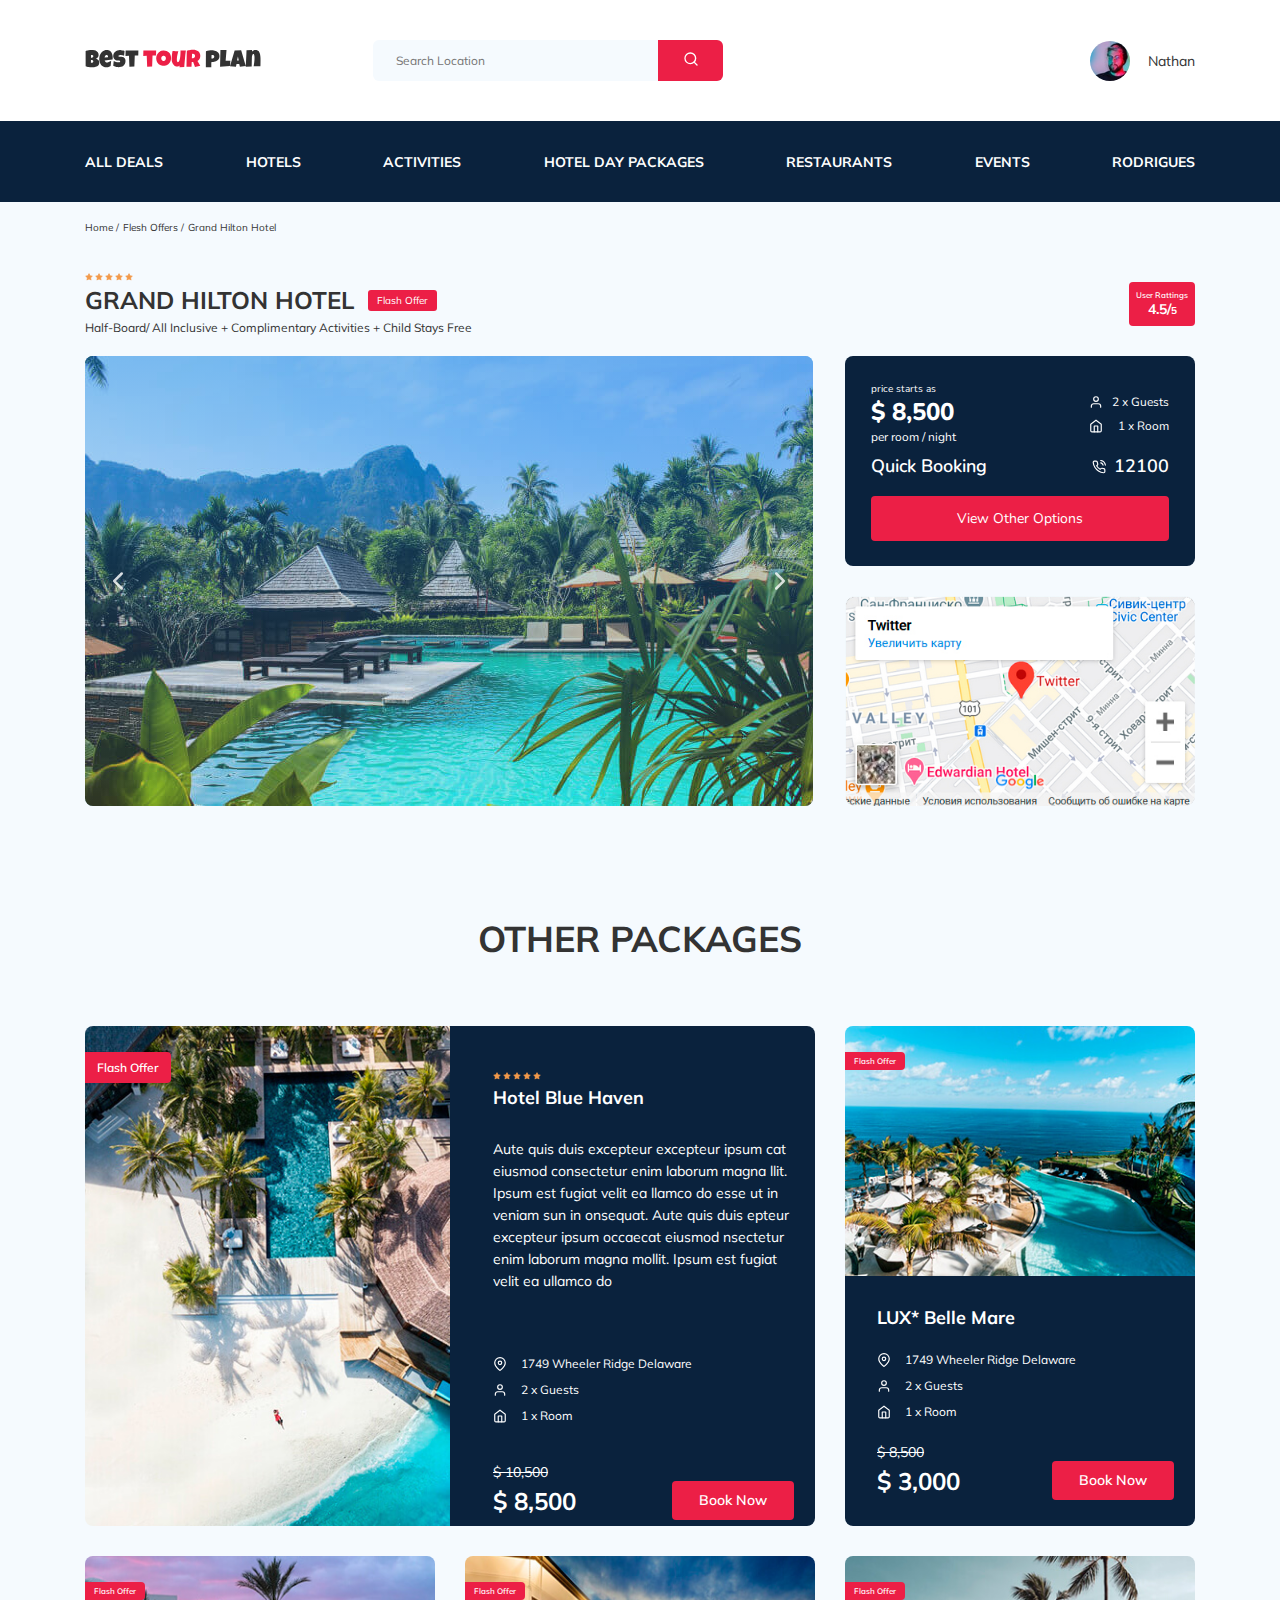
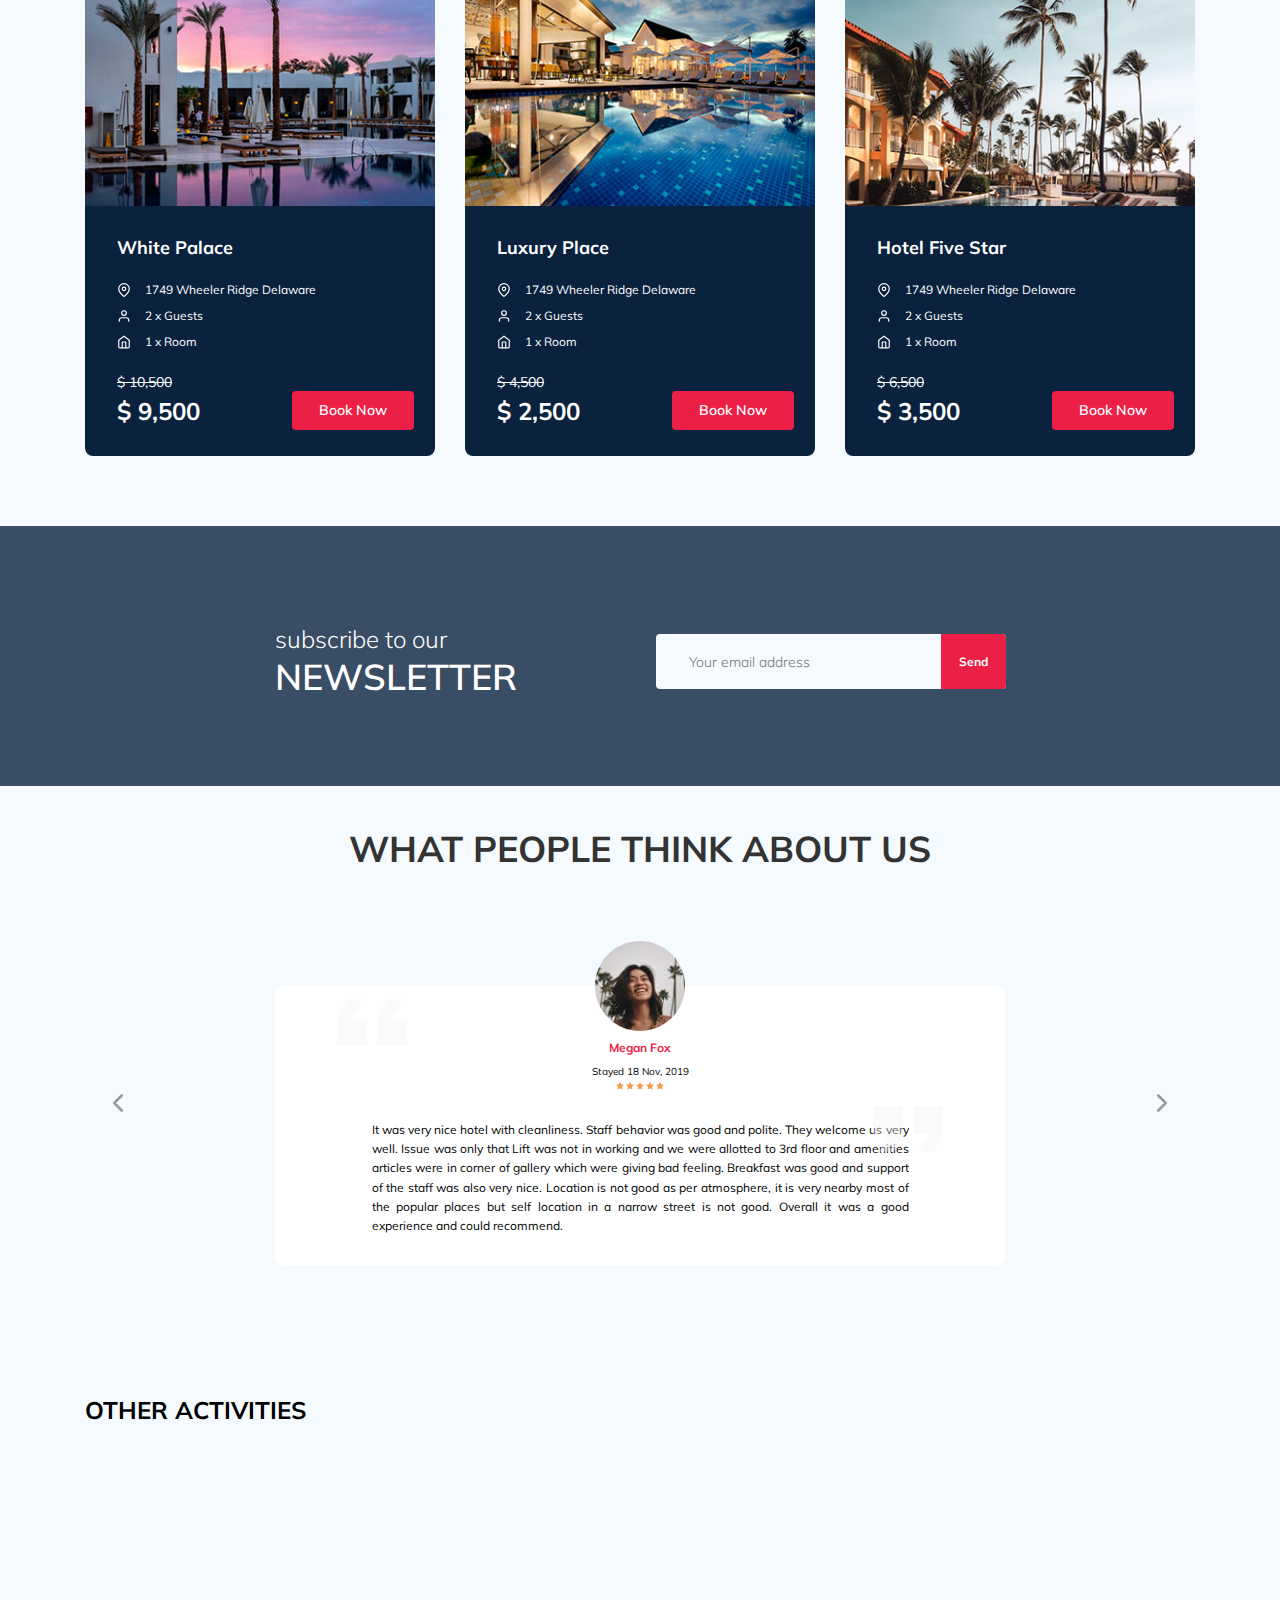
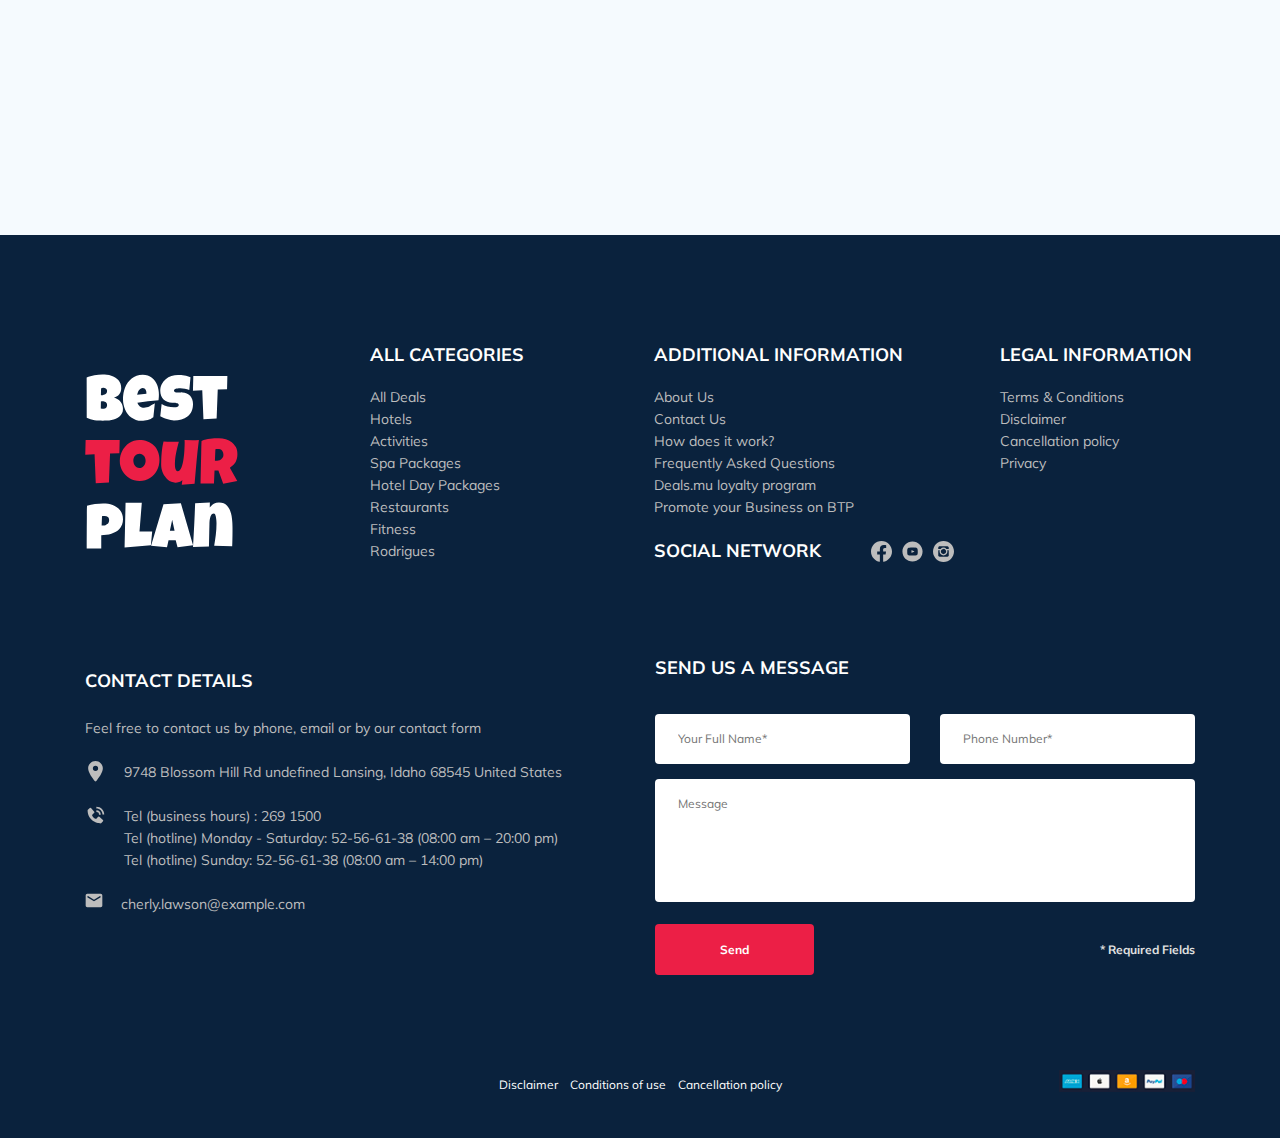
==== commit c8f7b862: "fixes again" ====
--- a/index.html
+++ b/index.html
@@ -996,7 +996,7 @@
             >
             <ul class="list footer-contact__list">
               <li class="item list__item footer-contact__item">
-                <svg class="icon item__icon footer-contact__icon">
+                <svg class="icon item__icon footer-contact__icon location-icon">
                   <use xlink:href="img/sprite.svg#location"></use>
                 </svg>
                 <span class="item__txt footer-contact__txt"
@@ -1005,7 +1005,7 @@
                 >
               </li>
               <li class="item list__item footer-contact__item">
-                <svg class="icon item__icon footer-contact__icon">
+                <svg class="icon item__icon footer-contact__icon phone-icon">
                   <use xlink:href="img/sprite.svg#phone"></use>
                 </svg>
                 <div class="footer-contact__txt-wrapper">
@@ -1030,7 +1030,7 @@
                 </div>
               </li>
               <li class="item list__item footer-contact__item">
-                <svg class="icon item__icon footer-contact__icon">
+                <svg class="icon item__icon footer-contact__icon mail-icon">
                   <use xlink:href="img/sprite.svg#mail"></use>
                 </svg>
                 <a
--- a/css/main.css
+++ b/css/main.css
@@ -1,2 +1,2 @@
-/*! normalize.css v8.0.1 | MIT License | github.com/necolas/normalize.css */html{line-height:1.15;-webkit-text-size-adjust:100%}body{margin:0}main{display:block}h1{font-size:2em;margin:0.67em 0}hr{-webkit-box-sizing:content-box;box-sizing:content-box;height:0;overflow:visible}pre{font-family:monospace, monospace;font-size:1em}a{background-color:transparent}abbr[title]{border-bottom:none;text-decoration:underline;-webkit-text-decoration:underline dotted;text-decoration:underline dotted}b,strong{font-weight:bolder}code,kbd,samp{font-family:monospace, monospace;font-size:1em}small{font-size:80%}sub,sup{font-size:75%;line-height:0;position:relative;vertical-align:baseline}sub{bottom:-0.25em}sup{top:-0.5em}img{border-style:none}button,input,optgroup,select,textarea{font-family:inherit;font-size:100%;line-height:1.15;margin:0}button,input{overflow:visible}button,select{text-transform:none}button,[type="button"],[type="reset"],[type="submit"]{-webkit-appearance:button}button::-moz-focus-inner,[type="button"]::-moz-focus-inner,[type="reset"]::-moz-focus-inner,[type="submit"]::-moz-focus-inner{border-style:none;padding:0}button:-moz-focusring,[type="button"]:-moz-focusring,[type="reset"]:-moz-focusring,[type="submit"]:-moz-focusring{outline:1px dotted ButtonText}fieldset{padding:0.35em 0.75em 0.625em}legend{-webkit-box-sizing:border-box;box-sizing:border-box;color:inherit;display:table;max-width:100%;padding:0;white-space:normal}progress{vertical-align:baseline}textarea{overflow:auto}[type="checkbox"],[type="radio"]{-webkit-box-sizing:border-box;box-sizing:border-box;padding:0}[type="number"]::-webkit-inner-spin-button,[type="number"]::-webkit-outer-spin-button{height:auto}[type="search"]{-webkit-appearance:textfield;outline-offset:-2px}[type="search"]::-webkit-search-decoration{-webkit-appearance:none}::-webkit-file-upload-button{-webkit-appearance:button;font:inherit}details{display:block}summary{display:list-item}template{display:none}[hidden]{display:none}*{-webkit-box-sizing:border-box;box-sizing:border-box}html{scroll-behavior:smooth}body{font-family:"Mulish", sans-serif;background-color:#f5fafe}.container{width:1110px;margin:0 auto}.invalid{color:#ff0000}.modal-error_name{position:absolute;left:0;top:96%;z-index:102;font-size:14px}.modal-error_phone{position:absolute;left:0;top:96%;z-index:102;font-size:14px}.modal-error_email{position:absolute;left:0;top:96%;z-index:102;font-size:14px}.newsletter-error_email{position:absolute;top:100%;font-size:16px}.footer-error_name{position:absolute;left:0;top:100%;font-size:14px;z-index:20px}.footer-error_phone{position:absolute;left:0;top:100%;font-size:14px;z-index:20px}.navbar{background-color:#fff}.navbar-top{display:-webkit-box;display:-ms-flexbox;display:flex;-webkit-box-pack:justify;-ms-flex-pack:justify;justify-content:space-between;-webkit-box-align:center;-ms-flex-align:center;align-items:center;padding:40px 0}.navbar-top .logo{width:177px}.navbar-top .logo__image{max-width:100%}.navbar-top .search{display:-webkit-box;display:-ms-flexbox;display:flex;position:relative;border-radius:6px;overflow:hidden;height:41px;margin-left:10%;margin-right:auto}.navbar-top .search__input{width:350px;padding:0 75px 0 23px;font-size:12px;line-height:15px;border:none;background-color:#f5fafe;color:#333}.navbar-top .search__button{position:absolute;width:65px;height:100%;top:0;right:0;background-color:#ec1f46;border:0;cursor:pointer}.navbar-top .search__icon{width:16px;height:16px;fill:#fff}.navbar-top .user{display:-webkit-box;display:-ms-flexbox;display:flex;-webkit-box-align:center;-ms-flex-align:center;align-items:center;font-size:14px;line-height:18px;text-decoration:none;color:#333}.navbar-top .user__avatar{width:40px;height:40px;-o-object-fit:cover;object-fit:cover;border-radius:50%}.navbar-top .user__name{margin-left:18px}.navbar-top__menu-button{display:none}.navbar-bottom{background-color:#0A223D}.navbar-menu{padding:31px 0}.navbar-menu__list{display:-webkit-box;display:-ms-flexbox;display:flex;-webkit-box-pack:justify;-ms-flex-pack:justify;justify-content:space-between;margin:0;padding:0}.navbar-menu__item{list-style:none}.navbar-menu__link{font-weight:700;font-size:14px;line-height:18px;text-transform:uppercase;color:#fff;text-decoration:none}.navbar-menu__search_mobile_hidden,.navbar-menu__user_mobile_hidden{display:none}.breadcrump-list{display:-webkit-box;display:-ms-flexbox;display:flex;margin:0;padding:19px 0 18px;font-size:10px;line-height:13px;color:#333}.breadcrump-list__item{list-style:none}.breadcrump-list__item:not(:last-child)::after{content:"/";margin-right:4px}.breadcrump-list__link{text-decoration:none;color:inherit}.hotel{padding-bottom:70px}.hotel-info{display:-webkit-box;display:-ms-flexbox;display:flex;-webkit-box-align:center;-ms-flex-align:center;align-items:center;-webkit-box-pack:justify;-ms-flex-pack:justify;justify-content:space-between}.hotel-info__text{display:-webkit-box;display:-ms-flexbox;display:flex;-webkit-box-align:center;-ms-flex-align:center;align-items:center;-webkit-box-pack:justify;-ms-flex-pack:justify;justify-content:space-between;-ms-flex-wrap:wrap;flex-wrap:wrap;max-width:392px;padding:21px 0}.hotel-info__text .stars{-ms-flex-preferred-size:100%;flex-basis:100%;font-size:0}.hotel-info__text .stars .star{width:8px;height:8px;margin-right:2px}.hotel-info__text .stars .star:last-child{margin:0}.hotel-info__text .name{margin:4px 0 5px 0;font-size:24px;line-height:30px;color:#333}.hotel-info__text .offer{margin-right:40px;padding:4px 9px;font-size:10px;line-height:13px;border-radius:3px;color:#fff;background-color:#ec1f46}.hotel-info__text .description{-ms-flex-preferred-size:100%;flex-basis:100%;margin:0;font-size:12px;line-height:15px;color:#333}.hotel-rating{display:-webkit-box;display:-ms-flexbox;display:flex;-webkit-box-orient:vertical;-webkit-box-direction:normal;-ms-flex-direction:column;flex-direction:column;-webkit-box-pack:justify;-ms-flex-pack:justify;justify-content:space-between;text-align:center;padding:8px 7px;border-radius:4px;color:#fff;background-color:#ec1f46}.hotel-rating__text{font-weight:600;font-size:8px;line-height:10px}.hotel-rating__counter{font-weight:700;font-size:0}.hotel-rating__counter__value{font-size:14px;line-height:18px}.hotel-rating__counter__value__max{font-size:10px;line-height:13px}.hotel-rating__counter .value:not(:last-child)::after{content:"/"}.hotel-grid{display:-webkit-box;display:-ms-flexbox;display:flex;-webkit-box-pack:justify;-ms-flex-pack:justify;justify-content:space-between}.hotel-slider{position:relative;width:728px;height:450px;margin:0;border-radius:8px}.hotel-slider__item:after{content:"";position:absolute;z-index:1;width:100%;height:100%;top:0;left:0;background:-webkit-gradient(linear, left top, left bottom, from(rgba(0,122,223,0.48)), to(rgba(255,255,255,0.128)));background:linear-gradient(180deg, rgba(0,122,223,0.48) 0%, rgba(255,255,255,0.128) 100%)}.hotel-slider__slide{width:100%;height:100%;-o-object-fit:cover;object-fit:cover}.hotel-slider__button{position:absolute;top:50%;-webkit-transform:translateY(-50%);transform:translateY(-50%);z-index:99;display:-webkit-box;display:-ms-flexbox;display:flex;-webkit-box-pack:center;-ms-flex-pack:center;justify-content:center;-webkit-box-align:center;-ms-flex-align:center;align-items:center;width:30px;height:30px;border:none;cursor:pointer;background-color:transparent}.hotel-slider__button_prev{left:18px}.hotel-slider__button_next{right:18px}.hotel-slider__icon_prev,.hotel-slider__icon_next{width:10px;height:18px;fill:#fff;opacity:0.8}.hotel-wrapper{display:-webkit-box;display:-ms-flexbox;display:flex;-webkit-box-orient:vertical;-webkit-box-direction:normal;-ms-flex-direction:column;flex-direction:column;-webkit-box-pack:justify;-ms-flex-pack:justify;justify-content:space-between}.hotel-wrapper .booking-card{display:-webkit-box;display:-ms-flexbox;display:flex;-webkit-box-orient:vertical;-webkit-box-direction:normal;-ms-flex-direction:column;flex-direction:column;-webkit-box-pack:justify;-ms-flex-pack:justify;justify-content:space-between;width:350px;height:210px;padding:26px;font-family:"Nunito",sans-serif;color:#fff;border-radius:8px;background-color:#0A223D}.hotel-wrapper .booking-card__content{display:-webkit-box;display:-ms-flexbox;display:flex;-webkit-box-pack:justify;-ms-flex-pack:justify;justify-content:space-between;-webkit-box-align:center;-ms-flex-align:center;align-items:center}.hotel-wrapper .booking-card .price{display:-webkit-box;display:-ms-flexbox;display:flex;-webkit-box-orient:vertical;-webkit-box-direction:normal;-ms-flex-direction:column;flex-direction:column;margin-bottom:9px}.hotel-wrapper .booking-card .price__txt{font-size:10px;line-height:14px}.hotel-wrapper .booking-card .price__txt_down{font-size:12px;line-height:16px}.hotel-wrapper .booking-card .price__value{font-weight:800;font-size:24px;line-height:33px}.hotel-wrapper .booking-card .properties{font-size:12px;line-height:16px}.hotel-wrapper .booking-card .properties__item{display:-webkit-box;display:-ms-flexbox;display:flex;-webkit-box-align:center;-ms-flex-align:center;align-items:center;-webkit-box-pack:justify;-ms-flex-pack:justify;justify-content:space-between;margin-bottom:8px}.hotel-wrapper .booking-card .properties__icon{width:14px;height:14px;margin-right:9px;fill:#fff}.hotel-wrapper .booking-card__phone{display:-webkit-box;display:-ms-flexbox;display:flex;-webkit-box-pack:justify;-ms-flex-pack:justify;justify-content:space-between;margin-bottom:17px;font-weight:600;font-size:18px;line-height:25px}.hotel-wrapper .booking-card__phone .number{display:-webkit-box;display:-ms-flexbox;display:flex;-webkit-box-align:center;-ms-flex-align:center;align-items:center;text-decoration:none;color:inherit}.hotel-wrapper .booking-card__phone .number__icon{width:14px;height:14px;margin-right:8px;fill:#fff}.hotel-wrapper .booking-card__button{padding:13px 84px;text-align:center;font-size:14px;line-height:19px;text-decoration:none;color:inherit;border-radius:4px;background-color:#ec1f46}.hotel-wrapper .map{width:350px;height:210px;border-radius:10px;overflow:hidden;background-image:url(../img/2.hotel/map.jpg);background-repeat:no-repeat;background-size:cover}.hotel-wrapper .map__item{width:100%;height:100%;border:0}.packages{padding:40px 0 70px}.packages__title{margin:0 0 65px;text-align:center;font-weight:700;font-size:36px;line-height:45px;text-transform:uppercase;color:#333}.packages__grid{display:-ms-grid;display:grid;-ms-grid-columns:(1fr)[3];grid-template-columns:repeat(3, 1fr);-ms-grid-rows:(max-content)[2];grid-template-rows:repeat(2, -webkit-max-content);grid-template-rows:repeat(2, max-content);-webkit-column-gap:30px;column-gap:30px;row-gap:30px}.packages__item{-ms-grid-rows:(1fr)[2];grid-template-rows:repeat(2, 1fr);height:500px;border-radius:8px;overflow:hidden}.packages__item_big{-ms-grid-column:1;-ms-grid-column-span:2;grid-column:1/3;display:-ms-grid;display:grid;-ms-grid-columns:(50%)[2];grid-template-columns:repeat(2, 50%)}.packages .big-item__wrapper{width:100%;height:500px}.packages .big-item__img{-o-object-position:center top;object-position:center top}.packages .big-item__offer{position:absolute;z-index:1;left:0;top:26px;padding:8px 12px;font-weight:600;font-size:12px;line-height:15px;color:#fff;background-color:#ec1f46;border-radius:0 4px 4px 0}.packages .big-item__content{-ms-grid-rows:(max-content)[6];grid-template-rows:repeat(6, -webkit-max-content);grid-template-rows:repeat(6, max-content);padding:46px 21px 30px 43px;color:#fff;overflow-y:auto}.packages .big-item__content .stars{margin-bottom:6px;font-size:0}.packages .big-item__content .stars .star{width:8px;height:8px;margin-right:2px}.packages .big-item__content .stars .star:last-child{margin-right:0}.packages .big-item__title{margin:0 0 29px}.packages .big-item__description{margin-bottom:45px;font-size:14px;line-height:22px}.packages .big-item__properties{margin:0 0 40px}.packages__wrapper{position:relative;width:100%;height:250px}.packages__img{width:100%;height:100%;-o-object-fit:cover;object-fit:cover}.packages__content{display:-ms-grid;display:grid;-ms-grid-rows:(max-content)[4];grid-template-rows:repeat(4, -webkit-max-content);grid-template-rows:repeat(4, max-content);padding:30px 21px 25px 32px;background-color:#0A223D}.packages .little-item__offer{position:absolute;z-index:1;left:0;top:26px;padding:4px 9px;font-weight:600;font-size:8px;line-height:10px;color:#fff;background-color:#ec1f46;border-radius:0 4px 4px 0}.packages .little-item__title{margin:0 0 23px}.packages .little-item__properties{margin-bottom:24px}.packages .content{color:#fff}.packages .content__title{font-weight:700;font-size:18px;line-height:23px}.packages .content__price{display:-webkit-box;display:-ms-flexbox;display:flex;-webkit-box-pack:justify;-ms-flex-pack:justify;justify-content:space-between;-webkit-box-align:center;-ms-flex-align:center;align-items:center}.packages .content__price_new{font-weight:bold;font-size:24px;line-height:30px}.packages .content__price_old{font-size:14px;line-height:18px;text-decoration:line-through}.packages .content__button{padding:10px 27px;font-weight:600;font-size:14px;line-height:19px;text-decoration:none;text-align:center;color:#fff;border-radius:4px;background-color:#ec1f46}.packages .properties{font-size:0}.packages .properties__item{margin-bottom:11px}.packages .properties__item:last-child{margin-bottom:0}.packages .properties__icon{vertical-align:middle;width:14px;height:14px;margin-right:14px;fill:#fff}.packages .properties__txt{vertical-align:middle;font-size:12px;line-height:15px;color:#fff}.newsletter{position:relative}.newsletter:after{content:"";position:absolute;left:0;top:0;right:0;bottom:0;width:100%;height:100%;background-color:rgba(10,34,61,0.8)}.newsletter__wrapper{position:relative;z-index:1;display:-webkit-box;display:-ms-flexbox;display:flex;-webkit-box-align:center;-ms-flex-align:center;align-items:center;-webkit-box-pack:justify;-ms-flex-pack:justify;justify-content:space-between;max-width:731px;margin:0 auto;padding:98px 0 87px}.newsletter__title{margin:0;font-weight:300;font-size:24px;line-height:30px;color:#fff}.newsletter__title__strong{font-weight:600;font-size:36px;line-height:45px;text-transform:uppercase}.newsletter .subscribe{display:-webkit-box;display:-ms-flexbox;display:flex;position:relative;height:55px}.newsletter .subscribe__input{width:350px;padding:0 75px 0 33px;font-weight:300;font-size:14px;line-height:18px;border:none;border-radius:4px;background-color:#f5fafe;color:#333}.newsletter .subscribe__button{position:absolute;width:65px;height:100%;top:0;right:0;font-weight:bold;font-size:12px;line-height:15px;background-color:#ec1f46;border:0;border-radius:0 4px 4px 0;color:#fff;cursor:pointer}.reviews{padding:40px 0 70px}.reviews__title{margin:0 0 70px 0;font-weight:700;font-size:36px;line-height:45px;text-align:center;text-transform:uppercase;color:#333}.reviews-slider{position:relative}.reviews-slider__item{position:relative;display:-webkit-box;display:-ms-flexbox;display:flex;-webkit-box-orient:vertical;-webkit-box-direction:normal;-ms-flex-direction:column;flex-direction:column;-webkit-box-align:center;-ms-flex-align:center;align-items:center;width:730px;margin:45px auto 0;padding:0 62px 30px;border-radius:8px;background-color:#ffffff}.reviews-slider__item::before{content:"";position:absolute;top:13px;left:62px;background-image:url(../img/4.reviews/quote-left.svg);background-repeat:no-repeat;width:70px;height:47px}.reviews-slider__item::after{content:"";position:absolute;top:119px;right:62px;background-image:url(../img/4.reviews/quote-right.svg);background-repeat:no-repeat;width:70px;height:47px}.reviews-slider__profile{display:-webkit-box;display:-ms-flexbox;display:flex;-webkit-box-orient:vertical;-webkit-box-direction:normal;-ms-flex-direction:column;flex-direction:column;-webkit-box-align:center;-ms-flex-align:center;align-items:center;margin-top:-45px;margin-bottom:30px}.reviews-slider__avatar{width:90px;height:90px;margin-bottom:9px;border-radius:50%;-o-object-fit:cover;object-fit:cover}.reviews-slider__user-name{margin:0 0 10px;font-size:12px;line-height:15px;color:#ec1f46}.reviews-slider__date{margin-bottom:4px;font-size:10px;line-height:13px}.reviews-slider .rating{font-size:0}.reviews-slider .rating .star{margin-right:2px;width:8px;height:8px}.reviews-slider .rating .star:last-child{margin-right:0}.reviews-slider__text{max-width:537px;max-height:300px;overflow-y:auto;margin:0 auto;font-size:12px;line-height:160%;text-align:justify}.reviews-slider__button{position:absolute;top:50%;-webkit-transform:translateY(-50%);transform:translateY(-50%);z-index:99;display:-webkit-box;display:-ms-flexbox;display:flex;-webkit-box-pack:center;-ms-flex-pack:center;justify-content:center;-webkit-box-align:center;-ms-flex-align:center;align-items:center;width:30px;height:30px;border:none;cursor:pointer;background-color:transparent}.reviews-slider__button_prev{left:18px}.reviews-slider__button_next{right:18px}.reviews-slider__icon_prev,.reviews-slider__icon_next{width:10px;height:18px;fill:#828282;opacity:0.8}.activities{padding:60px 0 98px}.activities__title{margin:0 0 57px;font-size:24px;line-height:30px;text-transform:uppercase}.activities__content{display:-webkit-box;display:-ms-flexbox;display:flex;-webkit-box-align:center;-ms-flex-align:center;align-items:center;-webkit-box-pack:justify;-ms-flex-pack:justify;justify-content:space-between}.activities .activity{position:relative;width:255px;height:255px;border-radius:6px;overflow:hidden}.activities .activity::after{content:"";position:absolute;width:100%;height:100%;top:0;left:0;bottom:0;right:0;background:linear-gradient(179.83deg, rgba(196,196,196,0) 35.34%, #0A223D 99.85%)}.activities .activity__img{width:100%;height:100%;-o-object-fit:cover;object-fit:cover}.activities .activity__text{position:absolute;z-index:20;left:26px;bottom:30px;color:#fff}.activities .activity__descr{display:block;margin-bottom:23px;font-weight:bold;font-size:16px;line-height:20px}.activities .activity__button{padding:7px 22px;font-family:Nunito;font-weight:600;font-size:12px;line-height:16px;text-decoration:none;color:inherit;border-radius:4px;background-color:#ec1f46}.footer{padding:108px 0 46px;background-color:#0a223d}.footer-top{display:-ms-grid;display:grid;-ms-grid-columns:1fr 1fr 300px 195px;grid-template-columns:1fr 1fr 300px 195px;-ms-grid-rows:(max-content)[2];grid-template-rows:repeat(2, -webkit-max-content);grid-template-rows:repeat(2, max-content);-webkit-column-gap:46px;column-gap:46px;margin-bottom:94px}.footer-top__logo-wrapper{-ms-grid-row:1;-ms-grid-row-span:2;grid-row:1/3;display:-webkit-box;display:-ms-flexbox;display:flex;-webkit-box-align:center;-ms-flex-align:center;align-items:center}.footer-top__logo{margin-bottom:-20px}.footer-top__categories{-ms-grid-row:1;-ms-grid-row-span:2;grid-row:1/3}.footer-top__additional-info{-ms-grid-row:1;-ms-grid-row-span:1;grid-row:1/2}.footer-top__social{-ms-grid-row:2;-ms-grid-row-span:1;grid-row:2/3;display:-webkit-box;display:-ms-flexbox;display:flex;-webkit-box-align:end;-ms-flex-align:end;align-items:flex-end;-webkit-box-pack:justify;-ms-flex-pack:justify;justify-content:space-between}.footer-top__legal-info{-ms-grid-row:1;-ms-grid-row-span:2;grid-row:1/3}.footer-top__title{margin:0 0 20px;font-size:18px;line-height:23px;text-transform:uppercase;color:#fff}.footer-top__title_nm{margin:0}.footer-top .list{margin:0;padding:0}.footer-top .list__item{list-style:none}.footer-top .list .item__link{font-size:14px;line-height:22px;text-decoration:none;color:#bdbdbd}.footer-top__links{font-size:0}.footer-top__link{display:inline-block;margin-right:10px;text-decoration:none}.footer-top__link:last-child{margin-right:0}.footer-top__icon{width:21px;height:21px;fill:#bdbdbd}.footer-contact{display:-ms-grid;display:grid;-ms-grid-columns:(1fr)[2];grid-template-columns:repeat(2, 1fr);-webkit-column-gap:30px;column-gap:30px;margin-bottom:95px}.footer-contact__details-wrapper{display:-ms-grid;display:grid;-ms-grid-rows:(max-content)[3];grid-template-rows:repeat(3, -webkit-max-content);grid-template-rows:repeat(3, max-content)}.footer-contact__form{display:-ms-grid;display:grid;-ms-grid-columns:(1fr)[2];grid-template-columns:repeat(2, 1fr);-webkit-column-gap:30px;column-gap:30px;row-gap:15px}.footer-contact__title{margin:0 0 25px;font-size:18px;line-height:23px;text-transform:uppercase;color:#fff}.footer-contact__subtitle{margin-bottom:22px}.footer-contact__txt{font-size:14px;line-height:22px;color:#bdbdbd}.footer-contact__link{font-size:14px;line-height:22px;color:#bdbdbd;text-decoration:none}.footer-contact__list{margin:0;padding:0;list-style:none}.footer-contact__item{display:-webkit-box;display:-ms-flexbox;display:flex;-webkit-box-align:start;-ms-flex-align:start;align-items:start;margin-bottom:22px}.footer-contact__icon{min-width:21px;width:21px;min-height:21px;height:21px;margin-right:18px;fill:#bdbdbd}.footer-contact .details__title{margin-top:13px}.footer-contact .form-title{margin-bottom:35px}.footer-contact__input-group{position:relative}.footer-contact .form{font-size:12px;line-height:15px}.footer-contact .form__input{width:100%;padding:18px 23px;border-radius:4px;border:0;color:#333}.footer-contact .form__textarea{-ms-grid-column:1;-ms-grid-column-span:2;grid-column:1/3;height:123px;resize:none;margin-bottom:7px;padding:18px 23px;border-radius:4px;border:0;color:#333}.footer-contact .form__button-wrapper{-ms-grid-column:1;-ms-grid-column-span:2;grid-column:1/3;display:-webkit-box;display:-ms-flexbox;display:flex;-webkit-box-align:center;-ms-flex-align:center;align-items:center;-webkit-box-pack:justify;-ms-flex-pack:justify;justify-content:space-between;font-weight:bold;font-size:12px;line-height:15px;color:#e0e0e0}.footer-contact .form__button{padding:18px 65px;font-weight:700;font-size:12px;line-height:15px;color:#fff;border:0;border-radius:4px;background-color:#ec1f46;cursor:pointer}.footer-bottom{display:-ms-grid;display:grid;-ms-grid-columns:1fr 283px 1fr;grid-template-columns:1fr 283px 1fr}.footer-bottom__link-wrapper{-ms-grid-column:2;-ms-grid-column-span:1;grid-column:2/3;display:-webkit-box;display:-ms-flexbox;display:flex;-webkit-box-pack:justify;-ms-flex-pack:justify;justify-content:space-between;-webkit-box-align:end;-ms-flex-align:end;align-items:flex-end}.footer-bottom__logo-wrapper{-ms-grid-column:3;-ms-grid-column-span:1;grid-column:3/4;display:-webkit-box;display:-ms-flexbox;display:flex;-webkit-box-pack:end;-ms-flex-pack:end;justify-content:flex-end}.footer-bottom__companies-logo{width:136px;height:22px}.footer-bottom__link{font-size:12px;line-height:15px;text-decoration:none;color:#fff}.modal__overlay{position:fixed;z-index:100;left:0;top:0;right:0;bottom:0;background:rgba(0,143,223,0.39);visibility:hidden;-webkit-transition:opacity 0.3s;transition:opacity 0.3s}.modal__overlay_active{visibility:visible}.modal__dialog{position:fixed;z-index:101;top:50%;left:50%;-webkit-transform:translate(-50%, -50%);transform:translate(-50%, -50%);display:-webkit-box;display:-ms-flexbox;display:flex;-webkit-box-orient:vertical;-webkit-box-direction:normal;-ms-flex-direction:column;flex-direction:column;width:478px;margin:0 auto;padding:33px 88px;border-radius:8px;background-color:#0a223d;visibility:hidden;-webkit-transition:opacity 0.3s;transition:opacity 0.3s}.modal__dialog_active{visibility:visible}.modal__close{position:absolute;top:17px;right:18px;width:16px;height:16px}.modal__icon{width:100%;height:100%;fill:#fff}.modal__form{display:-webkit-box;display:-ms-flexbox;display:flex;-webkit-box-orient:vertical;-webkit-box-direction:normal;-ms-flex-direction:column;flex-direction:column;-webkit-box-align:center;-ms-flex-align:center;align-items:center;overflow-y:auto}.modal__title{margin:0;font-size:18px;line-height:23px;text-transform:uppercase;color:#fff}.modal__input{width:100%;margin-top:15px;padding:18px 23px;font-size:12px;line-height:15px;color:#333;border:0;border-radius:4px}.modal__input-group{width:100%;position:relative}.modal__textarea{width:100%;height:123px;margin-top:15px;padding:18px 23px;font-size:12px;line-height:15px;color:#333;border:0;border-radius:4px;resize:none}.modal__button-wrapper{display:-webkit-box;display:-ms-flexbox;display:flex;-webkit-box-pack:justify;-ms-flex-pack:justify;justify-content:space-between;-webkit-box-align:center;-ms-flex-align:center;align-items:center;width:100%;margin-top:15px}.modal__button{padding:18px 66px;font-weight:700;font-size:12px;line-height:15px;border:0;border-radius:4px;color:#fff;background-color:#ec1f46;cursor:pointer}.modal__txt{font-weight:700;font-size:12px;line-height:15px;color:#E0E0E0}.thank-you{padding:40px 0}.thank-you__content{display:-ms-grid;display:grid;-ms-grid-columns:1fr;grid-template-columns:1fr;row-gap:20px}.thank-you__title{margin:0;font-size:36px;line-height:45px;color:#333}.thank-you__text{margin:0;font-size:16px;line-height:22px;color:#333}.thank-you__button{width:-webkit-max-content;width:-moz-max-content;width:max-content;padding:13px 64px;font-weight:700;font-size:14px;line-height:19px;color:#fff;border:0;border-radius:4px;background-color:#ec1f46;text-decoration:none}@media (pointer: fine) and (min-width: 993px){.navbar .search__button:hover{background-color:#A81833}.navbar .user:hover{text-decoration:underline}.navbar-menu__link:hover{text-decoration:underline}.hotel .booking-card__phone .number:hover{text-decoration:underline}.hotel .booking-card__button:hover{background-color:#A81833}.packages .content__button:hover{background-color:#A81833}.newsletter .subscribe__button:hover{background-color:#A81833}.activities .activity__button:hover{background-color:#A81833}.footer-top .item__link:hover{text-decoration:underline}.footer-contact__link:hover{text-decoration:underline}.footer-contact .form__button:hover{background-color:#A81833}.footer-bottom__link:hover{text-decoration:underline}.modal__button:hover{background-color:#A81833}}@media (max-width: 1200px){.container{width:960px}.container .navbar-top .logo{width:133px}.hotel__slider{width:590px}.activities .activity{width:230px;height:230px}.activities .activity__text{left:18px}.packages .big-item__title{margin-bottom:24px}.packages .big-item__description{margin-bottom:30px}.packages .big-item__properties{margin-bottom:35px}}@media (max-width: 992px){.container{width:700px}.container .navbar-top{padding:30px 0}.container .navbar-top .logo{width:133px}.container .navbar-top .search{margin-left:7%}.container .navbar-top .search__input{width:340px}.navbar-bottom .container{width:673px}.navbar-menu{padding:22px 0}.navbar-menu__link{font-size:12px;line-height:15px}.hotel{padding-bottom:60px}.hotel-grid{-webkit-box-orient:vertical;-webkit-box-direction:normal;-ms-flex-direction:column;flex-direction:column}.hotel__slider{width:100%;margin-bottom:30px}.hotel-wrapper{-webkit-box-orient:horizontal;-webkit-box-direction:normal;-ms-flex-direction:row;flex-direction:row}.hotel-wrapper .booking-card{width:340px;padding:27px 22px}.hotel-wrapper .map{width:340px}.packages__grid{-ms-grid-columns:(1fr)[2];grid-template-columns:repeat(2, 1fr);-ms-grid-rows:(max-content)[3];grid-template-rows:repeat(3, -webkit-max-content);grid-template-rows:repeat(3, max-content);grid-gap:20px}.packages__title{margin-bottom:50px;font-size:30px;line-height:38px}.packages .big-item__title{margin-bottom:30px}.packages .big-item__description{margin-bottom:40px}.packages .big-item__properties{margin-bottom:40px}.newsletter__wrapper{width:700px;padding:92px 0}.reviews{padding:40px 0 60px}.reviews__title{margin:0 0 50px 0;font-size:30px;line-height:38px}.reviews-slider__item{width:579px}.reviews-slider__item::before{display:none}.reviews-slider__item::after{display:none}.reviews-slider__text{max-width:455px}.reviews-slider__button_prev{left:0}.reviews-slider__button_next{right:0}.activities{padding-bottom:50px}.activities__content{-ms-flex-wrap:wrap;flex-wrap:wrap}.activities .activity{-ms-flex-preferred-size:48.5%;flex-basis:48.5%;height:255px;margin-bottom:20px}.activities .activity__text{left:27px}.footer{padding:73px 0 33px}.footer-top{-ms-grid-columns:1fr 260px 202px;grid-template-columns:1fr 260px 202px;-ms-grid-rows:(max-content)[2];grid-template-rows:repeat(2, -webkit-max-content);grid-template-rows:repeat(2, max-content);-webkit-column-gap:38px;column-gap:38px;row-gap:48px;margin-bottom:55px}.footer-top__logo-wrapper{-ms-grid-row:1;-ms-grid-row-span:1;grid-row:1/2}.footer-top__logo{width:94px;height:110px}.footer-top__categories{-ms-grid-row:2;-ms-grid-row-span:1;grid-row:2/3}.footer-top__additional-info{-ms-grid-row:2;-ms-grid-row-span:1;grid-row:2/3}.footer-top__social{-ms-grid-column:2;-ms-grid-column-span:2;grid-column:2/4;-ms-grid-row:1;-ms-grid-row-span:1;grid-row:1/2;display:-ms-grid;display:grid;-ms-grid-columns:40% 60%;grid-template-columns:40% 60%;-webkit-column-gap:16px;column-gap:16px;-ms-flex-line-pack:center;align-content:center;margin-left:-10px}.footer-top__links{margin-left:-10px;margin-bottom:-5px}.footer-top__title_nm{width:200px;margin-bottom:-5px}.footer-top__legal-info{-ms-grid-row:2;-ms-grid-row-span:1;grid-row:2/3}.footer-contact{-ms-grid-columns:77%;grid-template-columns:77%;-ms-grid-rows:(max-content)[2];grid-template-rows:repeat(2, -webkit-max-content);grid-template-rows:repeat(2, max-content);row-gap:39px;margin-bottom:52px}.footer-contact__title{margin:0 0 24px}.footer-contact .form-title{margin-bottom:34px}.footer-bottom{-ms-grid-columns:283px 1fr 1fr;grid-template-columns:283px 1fr 1fr}.footer-bottom__link-wrapper{-ms-grid-column:1;-ms-grid-column-span:1;grid-column:1/2}.modal__dialog{width:400px;padding:33px 66px}}@media (max-width: 992px) and (max-height: 500px) and (orientation: landscape){.modal__dialog{width:80%;height:290px;top:50%}.modal__dialog_error{height:340px}.modal__form{display:-ms-grid;display:grid;-ms-grid-columns:(1fr)[2];grid-template-columns:repeat(2, 1fr);-ms-grid-rows:max-content;grid-template-rows:-webkit-max-content;grid-template-rows:max-content;-webkit-column-gap:15px;column-gap:15px;row-gap:15px}.modal__form_error{height:274px;row-gap:5px}.modal__title{-ms-grid-column:1;-ms-grid-column-span:2;grid-column:1/3;margin:0}.modal__input{-ms-grid-column:1;-ms-grid-column-span:1;grid-column:1/2;margin:0}.modal__input_error{padding:15px 23px}.modal__input-group{height:100%}.modal__textarea{-ms-grid-column:2;-ms-grid-column-span:1;grid-column:2/3;-ms-grid-row:2;-ms-grid-row-span:2;grid-row:2/4;height:100%;margin:0}.modal__button-wrapper{-ms-grid-column:2;-ms-grid-column-span:1;grid-column:2/3;-webkit-box-orient:horizontal;-webkit-box-direction:normal;-ms-flex-direction:row;flex-direction:row;margin:0;-webkit-box-align:start;-ms-flex-align:start;align-items:start}.modal__button{width:100%}.modal__txt{display:none}.modal-error_name{top:65%}.modal-error_phone{top:65%}.modal-error_email{top:60%}}@media (max-width: 759px){body{padding-top:78px}.container{width:576px}.navbar__mobile_fixed{position:fixed;left:0;top:0;right:0;z-index:99}.navbar-top{padding:28px 0}.navbar-top .logo{width:100px}.navbar-top .search__mobile_hidden,.navbar-top .user__mobile_hidden{display:none}.navbar-top .menu-button{display:-webkit-box;display:-ms-flexbox;display:flex;-webkit-box-orient:vertical;-webkit-box-direction:normal;-ms-flex-direction:column;flex-direction:column;-webkit-box-align:center;-ms-flex-align:center;align-items:center;-webkit-box-pack:justify;-ms-flex-pack:justify;justify-content:space-between;height:11px}.navbar-top .menu-button__line{width:16px;height:1px;background-color:#333}.navbar-bottom{display:none;position:fixed;top:78px;bottom:0;left:0;right:0;overflow:auto}.navbar-bottom_active{display:block}.navbar-bottom .container{width:576px}.navbar-menu__list{-webkit-box-orient:vertical;-webkit-box-direction:normal;-ms-flex-direction:column;flex-direction:column;-webkit-box-align:center;-ms-flex-align:center;align-items:center}.navbar-menu__item{margin-bottom:20px}.navbar-menu__item:last-child{margin-bottom:0}.navbar-menu__search_mobile_hidden,.navbar-menu__user_mobile_hidden{display:-webkit-box;display:-ms-flexbox;display:flex}.navbar-menu .search{position:relative;display:-webkit-box;display:-ms-flexbox;display:flex;margin-bottom:19px;height:41px;border-radius:6px;overflow:hidden}.navbar-menu .search__input{width:245px;padding:0 75px 0 23px;font-size:12px;line-height:15px;border:none;background-color:#f5fafe;color:#333}.navbar-menu .search__button{position:absolute;width:65px;height:100%;top:0;right:0;background-color:#ec1f46;border:0;cursor:pointer}.navbar-menu .search__icon{width:16px;height:16px;fill:#fff}.navbar-menu .user{display:-webkit-box;display:-ms-flexbox;display:flex;-webkit-box-orient:vertical;-webkit-box-direction:normal;-ms-flex-direction:column;flex-direction:column;-webkit-box-align:center;-ms-flex-align:center;align-items:center;margin-bottom:7px;font-size:14px;line-height:18px;text-decoration:none;color:#fff}.navbar-menu .user__avatar{margin-bottom:10px;width:40px;height:40px;-o-object-fit:cover;object-fit:cover;border-radius:50%}.navbar-menu .user:hover{text-decoration:underline}.hotel{padding-bottom:40px}.hotel-info__text{max-width:100%;padding:5px 0 20px 0}.hotel-info__text .offer{-webkit-box-ordinal-group:0;-ms-flex-order:-1;order:-1;margin:0}.hotel-info__text .stars{-ms-flex-preferred-size:auto;flex-basis:auto;margin-right:19px}.hotel-info__text .name{-ms-flex-preferred-size:100%;flex-basis:100%;margin:10px 0 5px 0}.hotel-rating{display:none}.hotel-grid{-webkit-box-orient:vertical;-webkit-box-direction:normal;-ms-flex-direction:column;flex-direction:column}.hotel__slider{width:100%;height:350px;margin-bottom:20px}.hotel-wrapper{-webkit-box-orient:vertical;-webkit-box-direction:normal;-ms-flex-direction:column;flex-direction:column}.hotel-wrapper .booking-card{width:100%;margin-bottom:20px;padding:27px 22px}.hotel-wrapper .booking-card__button{padding:13px 54px}.hotel-wrapper .map{width:100%}.packages__grid{-ms-grid-columns:(100%)[1];grid-template-columns:repeat(1, 100%);-ms-grid-rows:(250px)[5];grid-template-rows:repeat(5, 250px)}.packages__item{display:-ms-grid;display:grid;-ms-grid-columns:(50%)[2];grid-template-columns:repeat(2, 50%);-ms-grid-rows:(100%)[1];grid-template-rows:repeat(1, 100%);height:250px}.packages__item_big{-ms-grid-column:1;grid-column:1}.packages .big-item__wrapper{height:250px}.packages .big-item__img{-o-object-position:50% 5%;object-position:50% 5%}.packages .big-item__offer{padding:4px 9px;font-size:8px;line-height:10px}.packages .big-item__content{padding:27px}.packages .big-item .stars{display:none}.packages .big-item__description{display:none}.packages .big-item__properties{margin-bottom:24px}.newsletter__wrapper{-webkit-box-orient:vertical;-webkit-box-direction:normal;-ms-flex-direction:column;flex-direction:column;-webkit-box-align:start;-ms-flex-align:start;align-items:start;width:576px;height:320px;padding:76px 20px 83px}.reviews{padding:40px 0 50px}.reviews__title{margin:0 0 50px 0;font-size:30px;line-height:38px}.reviews-slider__item{width:100%}.reviews-slider__item::before{display:none}.reviews-slider__item::after{display:none}.reviews-slider__text{max-width:455px}.reviews-slider__button_prev{left:0}.reviews-slider__button_next{right:0}.activities{padding-bottom:50px}.activities__content{-ms-flex-wrap:wrap;flex-wrap:wrap}.activities .activity{-ms-flex-preferred-size:48.5%;flex-basis:48.5%;height:255px;margin-bottom:20px}.activities .activity__text{left:20px}.footer-top{-ms-grid-columns:1fr 1fr 1fr;grid-template-columns:1fr 1fr 1fr}.footer-top__title_nm{margin-bottom:0}.footer-top__social{-ms-grid-column:2;-ms-grid-column-span:2;grid-column:2/4;display:-ms-grid;display:grid;-ms-grid-columns:(1fr)[2];grid-template-columns:repeat(2, 1fr);margin-left:0}.footer-top__links{margin-bottom:0;margin-left:0}.thank-you__title{font-size:24px;line-height:30px}}@media (max-width: 759px) and (max-height: 500px) and (orientation: landscape){.modal__dialog{width:90%;height:290px;top:50%}.modal__dialog_error{height:320px}.modal__form{display:-ms-grid;display:grid;-ms-grid-columns:(1fr)[2];grid-template-columns:repeat(2, 1fr);-webkit-column-gap:15px;column-gap:15px;row-gap:15px}.modal__form_error{height:264px;row-gap:5px}.modal__title{-ms-grid-column:1;-ms-grid-column-span:2;grid-column:1/3;margin:0}.modal__input{-ms-grid-column:1;-ms-grid-column-span:1;grid-column:1/2;margin:0}.modal__input_error{padding:15px 23px}.modal__input-group{height:100%}.modal__textarea{-ms-grid-column:2;-ms-grid-column-span:1;grid-column:2/3;-ms-grid-row:2;-ms-grid-row-span:2;grid-row:2/4;height:100%;margin:0}.modal__button-wrapper{-ms-grid-column:2;-ms-grid-column-span:1;grid-column:2/3;-webkit-box-orient:horizontal;-webkit-box-direction:normal;-ms-flex-direction:row;flex-direction:row}.modal__button{width:100%}.modal__txt{display:none}.modal-error_name{top:65%;font-size:12px}.modal-error_phone{top:65%;font-size:12px}.modal-error_email{top:60%;font-size:12px}}@media (max-width: 619px){body{padding-top:72px}.container{width:90%}.container .navbar-top{padding:27px 0}.container .navbar-top .logo{width:100px}.container .navbar-top .search__mobile_hidden,.container .navbar-top .user__mobile_hidden{display:none}.container .navbar-top .menu-button{display:-webkit-box;display:-ms-flexbox;display:flex;-webkit-box-orient:vertical;-webkit-box-direction:normal;-ms-flex-direction:column;flex-direction:column;-webkit-box-align:center;-ms-flex-align:center;align-items:center;-webkit-box-pack:justify;-ms-flex-pack:justify;justify-content:space-between;height:11px}.container .navbar-top .menu-button__line{width:16px;height:1px;background-color:#333}.navbar-bottom{display:none;position:fixed;top:72px;bottom:0;left:0;right:0}.navbar-bottom_active{display:block}.navbar-bottom_active .container{width:90%}.navbar-menu{padding:31px 0 68px}.navbar-menu__list{-webkit-box-orient:vertical;-webkit-box-direction:normal;-ms-flex-direction:column;flex-direction:column;-webkit-box-align:center;-ms-flex-align:center;align-items:center}.navbar-menu__item{margin-bottom:15px}.navbar-menu__item:last-child{margin-bottom:0}.navbar-menu__search_mobile_hidden,.navbar-menu__user_mobile_hidden{display:-webkit-box;display:-ms-flexbox;display:flex}.navbar-menu .search{position:relative;display:-webkit-box;display:-ms-flexbox;display:flex;margin-bottom:24px;height:41px;border-radius:6px;overflow:hidden}.navbar-menu .search__input{width:245px;padding:0 75px 0 23px;font-size:12px;line-height:15px;border:none;background-color:#f5fafe;color:#333}.navbar-menu .search__button{position:absolute;width:65px;height:100%;top:0;right:0;background-color:#ec1f46;border:0;cursor:pointer}.navbar-menu .search__icon{width:16px;height:16px;fill:#fff}.navbar-menu .user{display:-webkit-box;display:-ms-flexbox;display:flex;-webkit-box-orient:vertical;-webkit-box-direction:normal;-ms-flex-direction:column;flex-direction:column;-webkit-box-align:center;-ms-flex-align:center;align-items:center;margin-bottom:12px;font-size:14px;line-height:18px;text-decoration:none;color:#fff}.navbar-menu .user__avatar{margin-bottom:10px;width:40px;height:40px;-o-object-fit:cover;object-fit:cover;border-radius:50%}.navbar-menu .user:hover{text-decoration:underline}.hotel{padding-bottom:40px}.hotel-info__text{max-width:100%;padding:5px 0 20px 0}.hotel-info__text .offer{-webkit-box-ordinal-group:0;-ms-flex-order:-1;order:-1;margin:0}.hotel-info__text .stars{-ms-flex-preferred-size:auto;flex-basis:auto;margin-right:19px}.hotel-info__text .name{-ms-flex-preferred-size:100%;flex-basis:100%;margin:10px 0 5px 0}.hotel-info__text .description{-ms-flex-preferred-size:85%;flex-basis:85%}.hotel-rating{display:none}.hotel-grid{-webkit-box-orient:vertical;-webkit-box-direction:normal;-ms-flex-direction:column;flex-direction:column;padding-top:18px}.hotel__slider{max-width:100%;height:179px;margin-bottom:20px}.hotel-slider__button{width:12px;height:12px}.hotel-slider__button_prev{left:9px}.hotel-slider__button_next{right:9px}.hotel-slider__icon_prev,.hotel-slider__icon_next{width:4px;height:7px;-ms-flex-negative:0;flex-shrink:0}.hotel-wrapper{-webkit-box-orient:vertical;-webkit-box-direction:normal;-ms-flex-direction:column;flex-direction:column}.hotel-wrapper .booking-card{width:100%;margin-bottom:20px;padding:27px 22px}.hotel-wrapper .booking-card__button{padding:13px 54px}.hotel-wrapper .map{width:100%;height:172px}.packages__grid{-ms-grid-rows:(420px)[5];grid-template-rows:repeat(5, 420px)}.packages__title{font-size:18px;line-height:23px}.packages__item{-ms-grid-columns:(100%)[1];grid-template-columns:repeat(1, 100%);-ms-grid-rows:50% 50%;grid-template-rows:50% 50%;height:420px}.packages__content{padding:10px 15px}.packages__wrapper{height:100%}.packages .content__title{font-size:16px;line-height:20px;margin:0 0 15px}.packages .big-item__title{font-size:16px;line-height:20px;margin:0 0 15px}.packages .big-item__wrapper{height:100%}.packages .big-item__content{padding:10px 15px}.newsletter__wrapper{-webkit-box-orient:vertical;-webkit-box-direction:normal;-ms-flex-direction:column;flex-direction:column;-webkit-box-align:start;-ms-flex-align:start;align-items:start;width:90%;height:320px;padding:76px 0 83px}.newsletter__title{font-size:20px;line-height:25px}.newsletter__title__strong{font-size:30px;line-height:38px}.newsletter .subscribe__input{width:280px;padding:0 75px 0 20px}.reviews{padding:40px 0 50px 0}.reviews__title{margin:0 0 42px 0;font-size:18px;line-height:23px}.reviews-slider__item{width:100%;padding:0 31px 36px}.reviews-slider__item::before{display:none}.reviews-slider__item::after{display:none}.reviews-slider__text{max-width:455px;text-align:left}.reviews-slider__button_prev{top:45px;left:17%}.reviews-slider__button_next{top:45px;right:17%}.activities{padding:40px 0 60px}.activities__title{margin-bottom:36px;font-size:18px;line-height:23px}.activities__content{-ms-flex-wrap:wrap;flex-wrap:wrap}.activities .activity{-ms-flex-preferred-size:auto;flex-basis:auto;width:100%;height:255px;margin-bottom:20px}.activities .activity:last-child{margin-bottom:0}.activities .activity__text{left:26px}.footer-top{-ms-grid-columns:1fr;grid-template-columns:1fr;-ms-grid-rows:(max-content)[5];grid-template-rows:repeat(5, -webkit-max-content);grid-template-rows:repeat(5, max-content);row-gap:30px;margin-bottom:30px}.footer-top__logo-wrapper{-ms-grid-row:1;-ms-grid-row-span:1;grid-row:1/2}.footer-top__categories{-ms-grid-row:5;-ms-grid-row-span:1;grid-row:5/6}.footer-top__additional-info{-ms-grid-row:4;-ms-grid-row-span:1;grid-row:4/5}.footer-top__social{-ms-grid-column:1;-ms-grid-column-span:1;grid-column:1/2;-ms-grid-row:2;-ms-grid-row-span:1;grid-row:2/3;display:-ms-grid;display:grid;-ms-grid-columns:1fr;grid-template-columns:1fr;-ms-grid-rows:(max-content)[2];grid-template-rows:repeat(2, -webkit-max-content);grid-template-rows:repeat(2, max-content);row-gap:30px;-ms-flex-line-pack:center;align-content:center}.footer-top__legal-info{-ms-grid-row:3;-ms-grid-row-span:1;grid-row:3/4}.footer-contact{-ms-grid-columns:100%;grid-template-columns:100%;margin-bottom:20px}.footer-contact .details-title{margin-top:0}.footer-contact .form-title{margin-bottom:15px}.footer-contact .form{-ms-grid-columns:100%;grid-template-columns:100%;-ms-grid-rows:(max-content)[4];grid-template-rows:repeat(4, -webkit-max-content);grid-template-rows:repeat(4, max-content)}.footer-contact .form__input{-ms-grid-column:1;-ms-grid-column-span:1;grid-column:1/2}.footer-contact .form__input_name{-ms-grid-row:1;-ms-grid-row-span:1;grid-row:1/2}.footer-contact .form__input_number{-ms-grid-row:2;-ms-grid-row-span:1;grid-row:2/3}.footer-contact .form__textarea{-ms-grid-column:1;-ms-grid-column-span:1;grid-column:1/2;-ms-grid-row:3;-ms-grid-row-span:1;grid-row:3/4;margin-bottom:0}.footer-contact .form__button-wrapper{-ms-grid-column:1;-ms-grid-column-span:1;grid-column:1/2;-ms-grid-row:4;-ms-grid-row-span:1;grid-row:4/5;display:-ms-grid;display:grid;-ms-grid-columns:1fr;grid-template-columns:1fr;-ms-grid-rows:(max-content)[2];grid-template-rows:repeat(2, -webkit-max-content);grid-template-rows:repeat(2, max-content);row-gap:15px}.footer-contact .form__button{-ms-grid-row:2;-ms-grid-row-span:1;grid-row:2/3;width:160px}.footer-bottom{-ms-grid-columns:1fr;grid-template-columns:1fr;-ms-grid-rows:(1fr)[2];grid-template-rows:repeat(2, 1fr);row-gap:10px}.footer-bottom__link-wrapper{-ms-grid-row:1;-ms-grid-row-span:1;grid-row:1/2;-webkit-box-pack:start;-ms-flex-pack:start;justify-content:start}.footer-bottom__link{margin-right:15px}.footer-bottom__link:last-child{margin-right:0}.footer-bottom__logo-wrapper{-ms-grid-column:1;-ms-grid-column-span:1;grid-column:1/2;-ms-grid-row:2;-ms-grid-row-span:1;grid-row:2/3;-webkit-box-pack:start;-ms-flex-pack:start;justify-content:start}.modal__dialog{width:95%;padding:33px 33px}.modal__button-wrapper{-webkit-box-orient:vertical;-webkit-box-direction:reverse;-ms-flex-direction:column-reverse;flex-direction:column-reverse;-webkit-box-align:start;-ms-flex-align:start;align-items:start}.modal__txt{margin-bottom:15px}.modal__button{width:100%}.modal-error_name{top:100%;font-size:12px}.modal-error_phone{top:100%;font-size:12px}.modal-error_email{top:100%;font-size:12px}}@media (max-width: 619px) and (max-height: 500px) and (orientation: landscape){.modal__dialog{width:100%;height:290px;top:50%}.modal__dialog_error{height:320px}.modal__form{display:-ms-grid;display:grid;-ms-grid-columns:(1fr)[2];grid-template-columns:repeat(2, 1fr);-webkit-column-gap:15px;column-gap:15px;row-gap:15px}.modal__form_error{height:264px;row-gap:5px}.modal__title{-ms-grid-column:1;-ms-grid-column-span:2;grid-column:1/3;margin:0;font-size:95%}.modal__input{-ms-grid-column:1;-ms-grid-column-span:1;grid-column:1/2;margin:0}.modal__input_error{padding:15px 23px}.modal__input-group{height:100%}.modal__textarea{-ms-grid-column:2;-ms-grid-column-span:1;grid-column:2/3;-ms-grid-row:2;-ms-grid-row-span:2;grid-row:2/4;height:100%;margin:0}.modal__button-wrapper{-ms-grid-column:2;-ms-grid-column-span:1;grid-column:2/3;-webkit-box-orient:horizontal;-webkit-box-direction:normal;-ms-flex-direction:row;flex-direction:row}.modal__button{width:100%}.modal__txt{display:none}.modal-error_name{top:65%;font-size:12px}.modal-error_phone{top:65%;font-size:12px}.modal-error_email{top:60%;font-size:12px}}
+/*! normalize.css v8.0.1 | MIT License | github.com/necolas/normalize.css */html{line-height:1.15;-webkit-text-size-adjust:100%}body{margin:0}main{display:block}h1{font-size:2em;margin:0.67em 0}hr{-webkit-box-sizing:content-box;box-sizing:content-box;height:0;overflow:visible}pre{font-family:monospace, monospace;font-size:1em}a{background-color:transparent}abbr[title]{border-bottom:none;text-decoration:underline;-webkit-text-decoration:underline dotted;text-decoration:underline dotted}b,strong{font-weight:bolder}code,kbd,samp{font-family:monospace, monospace;font-size:1em}small{font-size:80%}sub,sup{font-size:75%;line-height:0;position:relative;vertical-align:baseline}sub{bottom:-0.25em}sup{top:-0.5em}img{border-style:none}button,input,optgroup,select,textarea{font-family:inherit;font-size:100%;line-height:1.15;margin:0}button,input{overflow:visible}button,select{text-transform:none}button,[type="button"],[type="reset"],[type="submit"]{-webkit-appearance:button}button::-moz-focus-inner,[type="button"]::-moz-focus-inner,[type="reset"]::-moz-focus-inner,[type="submit"]::-moz-focus-inner{border-style:none;padding:0}button:-moz-focusring,[type="button"]:-moz-focusring,[type="reset"]:-moz-focusring,[type="submit"]:-moz-focusring{outline:1px dotted ButtonText}fieldset{padding:0.35em 0.75em 0.625em}legend{-webkit-box-sizing:border-box;box-sizing:border-box;color:inherit;display:table;max-width:100%;padding:0;white-space:normal}progress{vertical-align:baseline}textarea{overflow:auto}[type="checkbox"],[type="radio"]{-webkit-box-sizing:border-box;box-sizing:border-box;padding:0}[type="number"]::-webkit-inner-spin-button,[type="number"]::-webkit-outer-spin-button{height:auto}[type="search"]{-webkit-appearance:textfield;outline-offset:-2px}[type="search"]::-webkit-search-decoration{-webkit-appearance:none}::-webkit-file-upload-button{-webkit-appearance:button;font:inherit}details{display:block}summary{display:list-item}template{display:none}[hidden]{display:none}*{-webkit-box-sizing:border-box;box-sizing:border-box}html{scroll-behavior:smooth}body{font-family:"Mulish", sans-serif;background-color:#f5fafe}.container{width:1110px;margin:0 auto}.invalid{color:#ff0000}.modal-error_name{position:absolute;left:0;top:96%;z-index:102;font-size:14px}.modal-error_phone{position:absolute;left:0;top:96%;z-index:102;font-size:14px}.modal-error_email{position:absolute;left:0;top:96%;z-index:102;font-size:14px}.newsletter-error_email{position:absolute;top:100%;font-size:16px}.footer-error_name{position:absolute;left:0;top:100%;font-size:14px;z-index:20px}.footer-error_phone{position:absolute;left:0;top:100%;font-size:14px;z-index:20px}.navbar{background-color:#fff}.navbar-top{display:-webkit-box;display:-ms-flexbox;display:flex;-webkit-box-pack:justify;-ms-flex-pack:justify;justify-content:space-between;-webkit-box-align:center;-ms-flex-align:center;align-items:center;padding:40px 0}.navbar-top .logo{width:177px}.navbar-top .logo__image{max-width:100%}.navbar-top .search{display:-webkit-box;display:-ms-flexbox;display:flex;position:relative;border-radius:6px;overflow:hidden;height:41px;margin-left:10%;margin-right:auto}.navbar-top .search__input{width:350px;padding:0 75px 0 23px;font-size:12px;line-height:15px;border:none;background-color:#f5fafe;color:#333}.navbar-top .search__button{position:absolute;width:65px;height:100%;top:0;right:0;background-color:#ec1f46;border:0;cursor:pointer}.navbar-top .search__icon{width:16px;height:16px;fill:#fff}.navbar-top .user{display:-webkit-box;display:-ms-flexbox;display:flex;-webkit-box-align:center;-ms-flex-align:center;align-items:center;font-size:14px;line-height:18px;text-decoration:none;color:#333}.navbar-top .user__avatar{width:40px;height:40px;-o-object-fit:cover;object-fit:cover;border-radius:50%}.navbar-top .user__name{margin-left:18px}.navbar-top__menu-button{display:none}.navbar-bottom{background-color:#0A223D}.navbar-menu{padding:31px 0}.navbar-menu__list{display:-webkit-box;display:-ms-flexbox;display:flex;-webkit-box-pack:justify;-ms-flex-pack:justify;justify-content:space-between;margin:0;padding:0}.navbar-menu__item{list-style:none}.navbar-menu__link{font-weight:700;font-size:14px;line-height:18px;text-transform:uppercase;color:#fff;text-decoration:none}.navbar-menu__search_mobile_hidden,.navbar-menu__user_mobile_hidden{display:none}.breadcrump-list{display:-webkit-box;display:-ms-flexbox;display:flex;margin:0;padding:19px 0 18px;font-size:10px;line-height:13px;color:#333}.breadcrump-list__item{list-style:none}.breadcrump-list__item:not(:last-child)::after{content:"/";margin-right:4px}.breadcrump-list__link{text-decoration:none;color:inherit}.hotel{padding-bottom:70px}.hotel-info{display:-webkit-box;display:-ms-flexbox;display:flex;-webkit-box-align:center;-ms-flex-align:center;align-items:center;-webkit-box-pack:justify;-ms-flex-pack:justify;justify-content:space-between}.hotel-info__text{display:-webkit-box;display:-ms-flexbox;display:flex;-webkit-box-align:center;-ms-flex-align:center;align-items:center;-webkit-box-pack:justify;-ms-flex-pack:justify;justify-content:space-between;-ms-flex-wrap:wrap;flex-wrap:wrap;max-width:392px;padding:21px 0}.hotel-info__text .stars{-ms-flex-preferred-size:100%;flex-basis:100%;font-size:0}.hotel-info__text .stars .star{width:8px;height:8px;margin-right:2px}.hotel-info__text .stars .star:last-child{margin:0}.hotel-info__text .name{margin:4px 0 5px 0;font-size:24px;line-height:30px;color:#333}.hotel-info__text .offer{margin-right:40px;padding:4px 9px;font-size:10px;line-height:13px;border-radius:3px;color:#fff;background-color:#ec1f46}.hotel-info__text .description{-ms-flex-preferred-size:100%;flex-basis:100%;margin:0;font-size:12px;line-height:15px;color:#333}.hotel-rating{display:-webkit-box;display:-ms-flexbox;display:flex;-webkit-box-orient:vertical;-webkit-box-direction:normal;-ms-flex-direction:column;flex-direction:column;-webkit-box-pack:justify;-ms-flex-pack:justify;justify-content:space-between;text-align:center;padding:8px 7px;border-radius:4px;color:#fff;background-color:#ec1f46}.hotel-rating__text{font-weight:600;font-size:8px;line-height:10px}.hotel-rating__counter{font-weight:700;font-size:0}.hotel-rating__counter__value{font-size:14px;line-height:18px}.hotel-rating__counter__value__max{font-size:10px;line-height:13px}.hotel-rating__counter .value:not(:last-child)::after{content:"/"}.hotel-grid{display:-webkit-box;display:-ms-flexbox;display:flex;-webkit-box-pack:justify;-ms-flex-pack:justify;justify-content:space-between}.hotel-slider{position:relative;width:728px;height:450px;margin:0;border-radius:8px}.hotel-slider__item:after{content:"";position:absolute;z-index:1;width:100%;height:100%;top:0;left:0;background:-webkit-gradient(linear, left top, left bottom, from(rgba(0,122,223,0.48)), to(rgba(255,255,255,0.128)));background:linear-gradient(180deg, rgba(0,122,223,0.48) 0%, rgba(255,255,255,0.128) 100%)}.hotel-slider__slide{width:100%;height:100%;-o-object-fit:cover;object-fit:cover}.hotel-slider__button{position:absolute;top:50%;-webkit-transform:translateY(-50%);transform:translateY(-50%);z-index:99;display:-webkit-box;display:-ms-flexbox;display:flex;-webkit-box-pack:center;-ms-flex-pack:center;justify-content:center;-webkit-box-align:center;-ms-flex-align:center;align-items:center;width:30px;height:30px;border:none;cursor:pointer;background-color:transparent}.hotel-slider__button_prev{left:18px}.hotel-slider__button_next{right:18px}.hotel-slider__icon_prev,.hotel-slider__icon_next{width:10px;height:18px;fill:#fff;opacity:0.8}.hotel-wrapper{display:-webkit-box;display:-ms-flexbox;display:flex;-webkit-box-orient:vertical;-webkit-box-direction:normal;-ms-flex-direction:column;flex-direction:column;-webkit-box-pack:justify;-ms-flex-pack:justify;justify-content:space-between}.hotel-wrapper .booking-card{display:-webkit-box;display:-ms-flexbox;display:flex;-webkit-box-orient:vertical;-webkit-box-direction:normal;-ms-flex-direction:column;flex-direction:column;-webkit-box-pack:justify;-ms-flex-pack:justify;justify-content:space-between;width:350px;height:210px;padding:26px;font-family:"Nunito",sans-serif;color:#fff;border-radius:8px;background-color:#0A223D}.hotel-wrapper .booking-card__content{display:-webkit-box;display:-ms-flexbox;display:flex;-webkit-box-pack:justify;-ms-flex-pack:justify;justify-content:space-between;-webkit-box-align:center;-ms-flex-align:center;align-items:center}.hotel-wrapper .booking-card .price{display:-webkit-box;display:-ms-flexbox;display:flex;-webkit-box-orient:vertical;-webkit-box-direction:normal;-ms-flex-direction:column;flex-direction:column;margin-bottom:9px}.hotel-wrapper .booking-card .price__txt{font-size:10px;line-height:14px}.hotel-wrapper .booking-card .price__txt_down{font-size:12px;line-height:16px}.hotel-wrapper .booking-card .price__value{font-weight:800;font-size:24px;line-height:33px}.hotel-wrapper .booking-card .properties{font-size:12px;line-height:16px}.hotel-wrapper .booking-card .properties__item{display:-webkit-box;display:-ms-flexbox;display:flex;-webkit-box-align:center;-ms-flex-align:center;align-items:center;-webkit-box-pack:justify;-ms-flex-pack:justify;justify-content:space-between;margin-bottom:8px}.hotel-wrapper .booking-card .properties__icon{width:14px;height:14px;margin-right:9px;fill:#fff}.hotel-wrapper .booking-card__phone{display:-webkit-box;display:-ms-flexbox;display:flex;-webkit-box-pack:justify;-ms-flex-pack:justify;justify-content:space-between;margin-bottom:17px;font-weight:600;font-size:18px;line-height:25px}.hotel-wrapper .booking-card__phone .number{display:-webkit-box;display:-ms-flexbox;display:flex;-webkit-box-align:center;-ms-flex-align:center;align-items:center;text-decoration:none;color:inherit}.hotel-wrapper .booking-card__phone .number__icon{width:14px;height:14px;margin-right:8px;fill:#fff}.hotel-wrapper .booking-card__button{padding:13px 84px;text-align:center;font-size:14px;line-height:19px;text-decoration:none;color:inherit;border-radius:4px;background-color:#ec1f46}.hotel-wrapper .map{width:350px;height:210px;border-radius:10px;overflow:hidden;background-image:url(../img/2.hotel/map.jpg);background-repeat:no-repeat;background-size:cover}.hotel-wrapper .map__item{width:100%;height:100%;border:0}.packages{padding:40px 0 70px}.packages__title{margin:0 0 65px;text-align:center;font-weight:700;font-size:36px;line-height:45px;text-transform:uppercase;color:#333}.packages__grid{display:-ms-grid;display:grid;-ms-grid-columns:(1fr)[3];grid-template-columns:repeat(3, 1fr);-ms-grid-rows:(max-content)[2];grid-template-rows:repeat(2, -webkit-max-content);grid-template-rows:repeat(2, max-content);-webkit-column-gap:30px;column-gap:30px;row-gap:30px}.packages__item{-ms-grid-rows:(1fr)[2];grid-template-rows:repeat(2, 1fr);height:500px;border-radius:8px;overflow:hidden}.packages__item_big{-ms-grid-column:1;-ms-grid-column-span:2;grid-column:1/3;display:-ms-grid;display:grid;-ms-grid-columns:(50%)[2];grid-template-columns:repeat(2, 50%)}.packages .big-item__wrapper{width:100%;height:500px}.packages .big-item__img{-o-object-position:center top;object-position:center top}.packages .big-item__offer{position:absolute;z-index:1;left:0;top:26px;padding:8px 12px;font-weight:600;font-size:12px;line-height:15px;color:#fff;background-color:#ec1f46;border-radius:0 4px 4px 0}.packages .big-item__content{display:-webkit-box;display:-ms-flexbox;display:flex;-webkit-box-orient:vertical;-webkit-box-direction:normal;-ms-flex-direction:column;flex-direction:column;padding:46px 21px 30px 43px;color:#fff}.packages .big-item__content .stars{margin-bottom:6px;font-size:0}.packages .big-item__content .stars .star{width:8px;height:8px;margin-right:2px}.packages .big-item__content .stars .star:last-child{margin-right:0}.packages .big-item__title{margin:0 0 29px}.packages .big-item__description{height:173px;margin-bottom:45px;font-size:14px;line-height:22px;overflow-y:auto}.packages .big-item__properties{margin:0 0 40px}.packages__wrapper{position:relative;width:100%;height:250px}.packages__img{width:100%;height:100%;-o-object-fit:cover;object-fit:cover}.packages__content{display:-webkit-box;display:-ms-flexbox;display:flex;-webkit-box-orient:vertical;-webkit-box-direction:normal;-ms-flex-direction:column;flex-direction:column;padding:30px 21px 25px 32px;background-color:#0A223D}.packages .little-item__offer{position:absolute;z-index:1;left:0;top:26px;padding:4px 9px;font-weight:600;font-size:8px;line-height:10px;color:#fff;background-color:#ec1f46;border-radius:0 4px 4px 0}.packages .little-item__title{margin:0 0 23px}.packages .little-item__properties{margin-bottom:24px}.packages .little-item__content{height:250px;overflow-y:auto}.packages .content{color:#fff}.packages .content__title{font-weight:700;font-size:18px;line-height:23px}.packages .content__price{display:-webkit-box;display:-ms-flexbox;display:flex;-webkit-box-pack:justify;-ms-flex-pack:justify;justify-content:space-between;-webkit-box-align:center;-ms-flex-align:center;align-items:center}.packages .content__price_new{font-weight:bold;font-size:24px;line-height:30px}.packages .content__price_old{font-size:14px;line-height:18px;text-decoration:line-through}.packages .content__button{padding:10px 27px;font-weight:600;font-size:14px;line-height:19px;text-decoration:none;text-align:center;color:#fff;border-radius:4px;background-color:#ec1f46}.packages .properties{font-size:0}.packages .properties__item{margin-bottom:11px}.packages .properties__item:last-child{margin-bottom:0}.packages .properties__icon{vertical-align:middle;width:14px;height:14px;margin-right:14px;fill:#fff}.packages .properties__txt{vertical-align:middle;font-size:12px;line-height:15px;color:#fff}.newsletter{position:relative}.newsletter:after{content:"";position:absolute;left:0;top:0;right:0;bottom:0;width:100%;height:100%;background-color:rgba(10,34,61,0.8)}.newsletter__wrapper{position:relative;z-index:1;display:-webkit-box;display:-ms-flexbox;display:flex;-webkit-box-align:center;-ms-flex-align:center;align-items:center;-webkit-box-pack:justify;-ms-flex-pack:justify;justify-content:space-between;max-width:731px;margin:0 auto;padding:98px 0 87px}.newsletter__title{margin:0;font-weight:300;font-size:24px;line-height:30px;color:#fff}.newsletter__title__strong{font-weight:600;font-size:36px;line-height:45px;text-transform:uppercase}.newsletter .subscribe{display:-webkit-box;display:-ms-flexbox;display:flex;position:relative;height:55px}.newsletter .subscribe__input{width:350px;padding:0 75px 0 33px;font-weight:300;font-size:14px;line-height:18px;border:none;border-radius:4px;background-color:#f5fafe;color:#333}.newsletter .subscribe__button{position:absolute;width:65px;height:100%;top:0;right:0;font-weight:bold;font-size:12px;line-height:15px;background-color:#ec1f46;border:0;border-radius:0 4px 4px 0;color:#fff;cursor:pointer}.reviews{padding:40px 0 70px}.reviews__title{margin:0 0 70px 0;font-weight:700;font-size:36px;line-height:45px;text-align:center;text-transform:uppercase;color:#333}.reviews-slider{position:relative}.reviews-slider__item{position:relative;display:-webkit-box;display:-ms-flexbox;display:flex;-webkit-box-orient:vertical;-webkit-box-direction:normal;-ms-flex-direction:column;flex-direction:column;-webkit-box-align:center;-ms-flex-align:center;align-items:center;width:730px;margin:45px auto 0;padding:0 62px 30px;border-radius:8px;background-color:#ffffff}.reviews-slider__item::before{content:"";position:absolute;top:13px;left:62px;background-image:url(../img/4.reviews/quote-left.svg);background-repeat:no-repeat;width:70px;height:47px}.reviews-slider__item::after{content:"";position:absolute;top:119px;right:62px;background-image:url(../img/4.reviews/quote-right.svg);background-repeat:no-repeat;width:70px;height:47px}.reviews-slider__profile{display:-webkit-box;display:-ms-flexbox;display:flex;-webkit-box-orient:vertical;-webkit-box-direction:normal;-ms-flex-direction:column;flex-direction:column;-webkit-box-align:center;-ms-flex-align:center;align-items:center;margin-top:-45px;margin-bottom:30px}.reviews-slider__avatar{width:90px;height:90px;margin-bottom:9px;border-radius:50%;-o-object-fit:cover;object-fit:cover}.reviews-slider__user-name{margin:0 0 10px;font-size:12px;line-height:15px;color:#ec1f46}.reviews-slider__date{margin-bottom:4px;font-size:10px;line-height:13px}.reviews-slider .rating{font-size:0}.reviews-slider .rating .star{margin-right:2px;width:8px;height:8px}.reviews-slider .rating .star:last-child{margin-right:0}.reviews-slider__text{max-width:537px;max-height:300px;overflow-y:auto;margin:0 auto;font-size:12px;line-height:160%;text-align:justify}.reviews-slider__button{position:absolute;top:50%;-webkit-transform:translateY(-50%);transform:translateY(-50%);z-index:99;display:-webkit-box;display:-ms-flexbox;display:flex;-webkit-box-pack:center;-ms-flex-pack:center;justify-content:center;-webkit-box-align:center;-ms-flex-align:center;align-items:center;width:30px;height:30px;border:none;cursor:pointer;background-color:transparent}.reviews-slider__button_prev{left:18px}.reviews-slider__button_next{right:18px}.reviews-slider__icon_prev,.reviews-slider__icon_next{width:10px;height:18px;fill:#828282;opacity:0.8}.activities{padding:60px 0 98px}.activities__title{margin:0 0 57px;font-size:24px;line-height:30px;text-transform:uppercase}.activities__content{display:-webkit-box;display:-ms-flexbox;display:flex;-webkit-box-align:center;-ms-flex-align:center;align-items:center;-webkit-box-pack:justify;-ms-flex-pack:justify;justify-content:space-between}.activities .activity{position:relative;width:255px;height:255px;border-radius:6px;overflow:hidden}.activities .activity::after{content:"";position:absolute;width:100%;height:100%;top:0;left:0;bottom:0;right:0;background:linear-gradient(179.83deg, rgba(196,196,196,0) 35.34%, #0A223D 99.85%)}.activities .activity__img{width:100%;height:100%;-o-object-fit:cover;object-fit:cover}.activities .activity__text{position:absolute;z-index:20;left:26px;bottom:30px;color:#fff}.activities .activity__descr{display:block;margin-bottom:23px;font-weight:bold;font-size:16px;line-height:20px}.activities .activity__button{padding:7px 22px;font-family:Nunito;font-weight:600;font-size:12px;line-height:16px;text-decoration:none;color:inherit;border-radius:4px;background-color:#ec1f46}.footer{padding:108px 0 46px;background-color:#0a223d}.footer-top{display:-ms-grid;display:grid;-ms-grid-columns:1fr 1fr 300px 195px;grid-template-columns:1fr 1fr 300px 195px;-ms-grid-rows:(max-content)[2];grid-template-rows:repeat(2, -webkit-max-content);grid-template-rows:repeat(2, max-content);-webkit-column-gap:46px;column-gap:46px;margin-bottom:94px}.footer-top__logo-wrapper{-ms-grid-row:1;-ms-grid-row-span:2;grid-row:1/3;display:-webkit-box;display:-ms-flexbox;display:flex;-webkit-box-align:center;-ms-flex-align:center;align-items:center}.footer-top__logo{margin-bottom:-20px}.footer-top__categories{-ms-grid-row:1;-ms-grid-row-span:2;grid-row:1/3}.footer-top__additional-info{-ms-grid-row:1;-ms-grid-row-span:1;grid-row:1/2}.footer-top__social{-ms-grid-row:2;-ms-grid-row-span:1;grid-row:2/3;display:-webkit-box;display:-ms-flexbox;display:flex;-webkit-box-align:end;-ms-flex-align:end;align-items:flex-end;-webkit-box-pack:justify;-ms-flex-pack:justify;justify-content:space-between}.footer-top__legal-info{-ms-grid-row:1;-ms-grid-row-span:2;grid-row:1/3}.footer-top__title{margin:0 0 20px;font-size:18px;line-height:23px;text-transform:uppercase;color:#fff}.footer-top__title_nm{margin:0}.footer-top .list{margin:0;padding:0}.footer-top .list__item{list-style:none}.footer-top .list .item__link{font-size:14px;line-height:22px;text-decoration:none;color:#bdbdbd}.footer-top__links{font-size:0}.footer-top__link{display:inline-block;margin-right:10px;text-decoration:none}.footer-top__link:last-child{margin-right:0}.footer-top__icon{width:21px;height:21px;fill:#bdbdbd}.footer-contact{display:-ms-grid;display:grid;-ms-grid-columns:(1fr)[2];grid-template-columns:repeat(2, 1fr);-webkit-column-gap:30px;column-gap:30px;margin-bottom:95px}.footer-contact__details-wrapper{display:-ms-grid;display:grid;-ms-grid-rows:(max-content)[3];grid-template-rows:repeat(3, -webkit-max-content);grid-template-rows:repeat(3, max-content)}.footer-contact__form{display:-ms-grid;display:grid;-ms-grid-columns:(1fr)[2];grid-template-columns:repeat(2, 1fr);-webkit-column-gap:30px;column-gap:30px;row-gap:15px}.footer-contact__title{margin:0 0 25px;font-size:18px;line-height:23px;text-transform:uppercase;color:#fff}.footer-contact__subtitle{margin-bottom:22px}.footer-contact__txt{font-size:14px;line-height:22px;color:#bdbdbd}.footer-contact__link{font-size:14px;line-height:22px;color:#bdbdbd;text-decoration:none}.footer-contact__list{margin:0;padding:0;list-style:none}.footer-contact__item{display:-webkit-box;display:-ms-flexbox;display:flex;-webkit-box-align:start;-ms-flex-align:start;align-items:start;margin-bottom:22px}.footer-contact__icon{margin-right:18px;fill:#bdbdbd}.footer-contact .location-icon{min-width:21px;width:21px;min-height:21px;height:21px}.footer-contact .phone-icon{min-width:21px;width:21px;min-height:21px;height:21px}.footer-contact .mail-icon{min-width:18px;width:18px;min-height:15px;height:15px}.footer-contact .details__title{margin-top:13px}.footer-contact .form-title{margin-bottom:35px}.footer-contact__input-group{position:relative}.footer-contact .form{font-size:12px;line-height:15px}.footer-contact .form__input{width:100%;padding:18px 23px;border-radius:4px;border:0;color:#333}.footer-contact .form__textarea{-ms-grid-column:1;-ms-grid-column-span:2;grid-column:1/3;height:123px;resize:none;margin-bottom:7px;padding:18px 23px;border-radius:4px;border:0;color:#333}.footer-contact .form__button-wrapper{-ms-grid-column:1;-ms-grid-column-span:2;grid-column:1/3;display:-webkit-box;display:-ms-flexbox;display:flex;-webkit-box-align:center;-ms-flex-align:center;align-items:center;-webkit-box-pack:justify;-ms-flex-pack:justify;justify-content:space-between;font-weight:bold;font-size:12px;line-height:15px;color:#e0e0e0}.footer-contact .form__button{padding:18px 65px;font-weight:700;font-size:12px;line-height:15px;color:#fff;border:0;border-radius:4px;background-color:#ec1f46;cursor:pointer}.footer-bottom{display:-ms-grid;display:grid;-ms-grid-columns:1fr 283px 1fr;grid-template-columns:1fr 283px 1fr}.footer-bottom__link-wrapper{-ms-grid-column:2;-ms-grid-column-span:1;grid-column:2/3;display:-webkit-box;display:-ms-flexbox;display:flex;-webkit-box-pack:justify;-ms-flex-pack:justify;justify-content:space-between;-webkit-box-align:end;-ms-flex-align:end;align-items:flex-end}.footer-bottom__logo-wrapper{-ms-grid-column:3;-ms-grid-column-span:1;grid-column:3/4;display:-webkit-box;display:-ms-flexbox;display:flex;-webkit-box-pack:end;-ms-flex-pack:end;justify-content:flex-end}.footer-bottom__companies-logo{width:136px;height:22px}.footer-bottom__link{font-size:12px;line-height:15px;text-decoration:none;color:#fff}.modal__overlay{position:fixed;z-index:100;left:0;top:0;right:0;bottom:0;background:rgba(0,143,223,0.39);visibility:hidden;-webkit-transition:opacity 0.3s;transition:opacity 0.3s}.modal__overlay_active{visibility:visible}.modal__dialog{position:fixed;z-index:101;top:50%;left:50%;-webkit-transform:translate(-50%, -50%);transform:translate(-50%, -50%);display:-webkit-box;display:-ms-flexbox;display:flex;-webkit-box-orient:vertical;-webkit-box-direction:normal;-ms-flex-direction:column;flex-direction:column;width:478px;margin:0 auto;padding:33px 88px;border-radius:8px;background-color:#0a223d;visibility:hidden;-webkit-transition:opacity 0.3s;transition:opacity 0.3s}.modal__dialog_active{visibility:visible}.modal__close{position:absolute;top:17px;right:18px;width:16px;height:16px}.modal__icon{width:100%;height:100%;fill:#fff}.modal__form{display:-webkit-box;display:-ms-flexbox;display:flex;-webkit-box-orient:vertical;-webkit-box-direction:normal;-ms-flex-direction:column;flex-direction:column;-webkit-box-align:center;-ms-flex-align:center;align-items:center;overflow-y:auto}.modal__title{margin:0;font-size:18px;line-height:23px;text-transform:uppercase;color:#fff}.modal__input{width:100%;margin-top:15px;padding:18px 23px;font-size:12px;line-height:15px;color:#333;border:0;border-radius:4px}.modal__input-group{width:100%;position:relative}.modal__textarea{width:100%;height:123px;margin-top:15px;padding:18px 23px;font-size:12px;line-height:15px;color:#333;border:0;border-radius:4px;resize:none}.modal__button-wrapper{display:-webkit-box;display:-ms-flexbox;display:flex;-webkit-box-pack:justify;-ms-flex-pack:justify;justify-content:space-between;-webkit-box-align:center;-ms-flex-align:center;align-items:center;width:100%;margin-top:15px}.modal__button{padding:18px 66px;font-weight:700;font-size:12px;line-height:15px;border:0;border-radius:4px;color:#fff;background-color:#ec1f46;cursor:pointer}.modal__txt{font-weight:700;font-size:12px;line-height:15px;color:#E0E0E0}.thank-you{padding:40px 0}.thank-you__content{display:-ms-grid;display:grid;-ms-grid-columns:1fr;grid-template-columns:1fr;row-gap:20px}.thank-you__title{margin:0;font-size:36px;line-height:45px;color:#333}.thank-you__text{margin:0;font-size:16px;line-height:22px;color:#333}.thank-you__button{width:-webkit-max-content;width:-moz-max-content;width:max-content;padding:13px 64px;font-weight:700;font-size:14px;line-height:19px;color:#fff;border:0;border-radius:4px;background-color:#ec1f46;text-decoration:none}@media (pointer: fine) and (min-width: 993px){.navbar .search__button:hover{background-color:#A81833}.navbar .user:hover{text-decoration:underline}.navbar-menu__link:hover{text-decoration:underline}.hotel .booking-card__phone .number:hover{text-decoration:underline}.hotel .booking-card__button:hover{background-color:#A81833}.packages .content__button:hover{background-color:#A81833}.newsletter .subscribe__button:hover{background-color:#A81833}.activities .activity__button:hover{background-color:#A81833}.footer-top .item__link:hover{text-decoration:underline}.footer-contact__link:hover{text-decoration:underline}.footer-contact .form__button:hover{background-color:#A81833}.footer-bottom__link:hover{text-decoration:underline}.modal__button:hover{background-color:#A81833}}@media (max-width: 1200px){.container{width:960px}.container .navbar-top .logo{width:133px}.hotel__slider{width:590px}.activities .activity{width:230px;height:230px}.activities .activity__text{left:18px}.packages .big-item__title{margin-bottom:24px}.packages .big-item__description{margin-bottom:30px}.packages .big-item__properties{margin-bottom:35px}}@media (max-width: 992px){.container{width:700px}.container .navbar-top{padding:30px 0}.container .navbar-top .logo{width:133px}.container .navbar-top .search{margin-left:7%}.container .navbar-top .search__input{width:340px}.navbar-bottom .container{width:673px}.navbar-menu{padding:22px 0}.navbar-menu__link{font-size:12px;line-height:15px}.hotel{padding-bottom:60px}.hotel-grid{-webkit-box-orient:vertical;-webkit-box-direction:normal;-ms-flex-direction:column;flex-direction:column}.hotel__slider{width:100%;margin-bottom:30px}.hotel-wrapper{-webkit-box-orient:horizontal;-webkit-box-direction:normal;-ms-flex-direction:row;flex-direction:row}.hotel-wrapper .booking-card{width:340px;padding:27px 22px}.hotel-wrapper .map{width:340px}.packages__grid{-ms-grid-columns:(1fr)[2];grid-template-columns:repeat(2, 1fr);-ms-grid-rows:(max-content)[3];grid-template-rows:repeat(3, -webkit-max-content);grid-template-rows:repeat(3, max-content);grid-gap:20px}.packages__title{margin-bottom:50px;font-size:30px;line-height:38px}.packages .big-item__title{margin-bottom:30px}.packages .big-item__description{margin-bottom:40px}.packages .big-item__properties{margin-bottom:40px}.newsletter__wrapper{width:700px;padding:92px 0}.reviews{padding:40px 0 60px}.reviews__title{margin:0 0 50px 0;font-size:30px;line-height:38px}.reviews-slider__item{width:579px}.reviews-slider__item::before{display:none}.reviews-slider__item::after{display:none}.reviews-slider__text{max-width:455px}.reviews-slider__button_prev{left:0}.reviews-slider__button_next{right:0}.activities{padding-bottom:50px}.activities__content{-ms-flex-wrap:wrap;flex-wrap:wrap}.activities .activity{-ms-flex-preferred-size:48.5%;flex-basis:48.5%;height:255px;margin-bottom:20px}.activities .activity__text{left:27px}.footer{padding:73px 0 33px}.footer-top{-ms-grid-columns:1fr 260px 202px;grid-template-columns:1fr 260px 202px;-ms-grid-rows:(max-content)[2];grid-template-rows:repeat(2, -webkit-max-content);grid-template-rows:repeat(2, max-content);-webkit-column-gap:38px;column-gap:38px;row-gap:48px;margin-bottom:55px}.footer-top__logo-wrapper{-ms-grid-row:1;-ms-grid-row-span:1;grid-row:1/2}.footer-top__logo{width:94px;height:110px;margin-bottom:0}.footer-top__categories{-ms-grid-row:2;-ms-grid-row-span:1;grid-row:2/3}.footer-top__additional-info{-ms-grid-row:2;-ms-grid-row-span:1;grid-row:2/3}.footer-top__social{-ms-grid-column:2;-ms-grid-column-span:2;grid-column:2/4;-ms-grid-row:1;-ms-grid-row-span:1;grid-row:1/2;display:-ms-grid;display:grid;-ms-grid-columns:40% 60%;grid-template-columns:40% 60%;-webkit-column-gap:16px;column-gap:16px;-ms-flex-line-pack:center;align-content:center;margin-left:-10px}.footer-top__links{margin-left:-10px;margin-bottom:-5px}.footer-top__title_nm{width:200px;margin-bottom:-5px}.footer-top__legal-info{-ms-grid-row:2;-ms-grid-row-span:1;grid-row:2/3}.footer-contact{-ms-grid-columns:77%;grid-template-columns:77%;-ms-grid-rows:(max-content)[2];grid-template-rows:repeat(2, -webkit-max-content);grid-template-rows:repeat(2, max-content);row-gap:39px;margin-bottom:52px}.footer-contact__title{margin:0 0 24px}.footer-contact .form-title{margin-bottom:34px}.footer-bottom{-ms-grid-columns:283px 1fr 1fr;grid-template-columns:283px 1fr 1fr}.footer-bottom__link-wrapper{-ms-grid-column:1;-ms-grid-column-span:1;grid-column:1/2}.modal__dialog{width:400px;padding:33px 66px}}@media (max-width: 992px) and (max-height: 500px) and (orientation: landscape){.modal__dialog{width:80%;height:290px;top:50%}.modal__dialog_error{height:340px}.modal__form{display:-ms-grid;display:grid;-ms-grid-columns:(1fr)[2];grid-template-columns:repeat(2, 1fr);-ms-grid-rows:max-content;grid-template-rows:-webkit-max-content;grid-template-rows:max-content;-webkit-column-gap:15px;column-gap:15px;row-gap:15px}.modal__form_error{height:274px;row-gap:5px}.modal__title{-ms-grid-column:1;-ms-grid-column-span:2;grid-column:1/3;margin:0}.modal__input{-ms-grid-column:1;-ms-grid-column-span:1;grid-column:1/2;margin:0}.modal__input_error{padding:15px 23px}.modal__input-group{height:100%}.modal__textarea{-ms-grid-column:2;-ms-grid-column-span:1;grid-column:2/3;-ms-grid-row:2;-ms-grid-row-span:2;grid-row:2/4;height:100%;margin:0}.modal__button-wrapper{-ms-grid-column:2;-ms-grid-column-span:1;grid-column:2/3;-webkit-box-orient:horizontal;-webkit-box-direction:normal;-ms-flex-direction:row;flex-direction:row;margin:0;-webkit-box-align:start;-ms-flex-align:start;align-items:start}.modal__button{width:100%}.modal__txt{display:none}.modal-error_name{top:65%}.modal-error_phone{top:65%}.modal-error_email{top:60%}}@media (max-width: 759px){body{padding-top:78px}.container{width:576px}.navbar__mobile_fixed{position:fixed;left:0;top:0;right:0;z-index:99}.navbar-top{padding:28px 0}.navbar-top .logo{width:100px}.navbar-top .search__mobile_hidden,.navbar-top .user__mobile_hidden{display:none}.navbar-top .menu-button{display:-webkit-box;display:-ms-flexbox;display:flex;-webkit-box-orient:vertical;-webkit-box-direction:normal;-ms-flex-direction:column;flex-direction:column;-webkit-box-align:center;-ms-flex-align:center;align-items:center;-webkit-box-pack:justify;-ms-flex-pack:justify;justify-content:space-between;height:11px}.navbar-top .menu-button__line{width:16px;height:1px;background-color:#333}.navbar-bottom{display:none;position:fixed;top:78px;bottom:0;left:0;right:0;overflow:auto}.navbar-bottom_active{display:block}.navbar-bottom .container{width:576px}.navbar-menu__list{-webkit-box-orient:vertical;-webkit-box-direction:normal;-ms-flex-direction:column;flex-direction:column;-webkit-box-align:center;-ms-flex-align:center;align-items:center}.navbar-menu__item{margin-bottom:20px}.navbar-menu__item:last-child{margin-bottom:0}.navbar-menu__search_mobile_hidden,.navbar-menu__user_mobile_hidden{display:-webkit-box;display:-ms-flexbox;display:flex}.navbar-menu .search{position:relative;display:-webkit-box;display:-ms-flexbox;display:flex;margin-bottom:19px;height:41px;border-radius:6px;overflow:hidden}.navbar-menu .search__input{width:245px;padding:0 75px 0 23px;font-size:12px;line-height:15px;border:none;background-color:#f5fafe;color:#333}.navbar-menu .search__button{position:absolute;width:65px;height:100%;top:0;right:0;background-color:#ec1f46;border:0;cursor:pointer}.navbar-menu .search__icon{width:16px;height:16px;fill:#fff}.navbar-menu .user{display:-webkit-box;display:-ms-flexbox;display:flex;-webkit-box-orient:vertical;-webkit-box-direction:normal;-ms-flex-direction:column;flex-direction:column;-webkit-box-align:center;-ms-flex-align:center;align-items:center;margin-bottom:7px;font-size:14px;line-height:18px;text-decoration:none;color:#fff}.navbar-menu .user__avatar{margin-bottom:10px;width:40px;height:40px;-o-object-fit:cover;object-fit:cover;border-radius:50%}.navbar-menu .user:hover{text-decoration:underline}.hotel{padding-bottom:40px}.hotel-info__text{max-width:100%;padding:5px 0 20px 0}.hotel-info__text .offer{-webkit-box-ordinal-group:0;-ms-flex-order:-1;order:-1;margin:0}.hotel-info__text .stars{-ms-flex-preferred-size:auto;flex-basis:auto;margin-right:19px}.hotel-info__text .name{-ms-flex-preferred-size:100%;flex-basis:100%;margin:10px 0 5px 0}.hotel-rating{display:none}.hotel-grid{-webkit-box-orient:vertical;-webkit-box-direction:normal;-ms-flex-direction:column;flex-direction:column}.hotel__slider{width:100%;height:350px;margin-bottom:20px}.hotel-wrapper{-webkit-box-orient:vertical;-webkit-box-direction:normal;-ms-flex-direction:column;flex-direction:column}.hotel-wrapper .booking-card{width:100%;margin-bottom:20px;padding:27px 22px}.hotel-wrapper .booking-card__button{padding:13px 54px}.hotel-wrapper .map{width:100%}.packages__grid{-ms-grid-columns:(100%)[1];grid-template-columns:repeat(1, 100%);-ms-grid-rows:(250px)[5];grid-template-rows:repeat(5, 250px)}.packages__item{display:-ms-grid;display:grid;-ms-grid-columns:(50%)[2];grid-template-columns:repeat(2, 50%);-ms-grid-rows:(100%)[1];grid-template-rows:repeat(1, 100%);height:250px}.packages__item_big{-ms-grid-column:1;grid-column:1}.packages .big-item__wrapper{height:250px}.packages .big-item__img{-o-object-position:50% 5%;object-position:50% 5%}.packages .big-item__offer{padding:4px 9px;font-size:8px;line-height:10px}.packages .big-item__content{padding:27px}.packages .big-item .stars{display:none}.packages .big-item__description{display:none}.packages .big-item__properties{margin-bottom:24px}.newsletter__wrapper{-webkit-box-orient:vertical;-webkit-box-direction:normal;-ms-flex-direction:column;flex-direction:column;-webkit-box-align:start;-ms-flex-align:start;align-items:start;width:576px;height:320px;padding:76px 20px 83px}.reviews{padding:40px 0 50px}.reviews__title{margin:0 0 50px 0;font-size:30px;line-height:38px}.reviews-slider__item{width:100%}.reviews-slider__item::before{display:none}.reviews-slider__item::after{display:none}.reviews-slider__text{max-width:455px}.reviews-slider__button_prev{left:0}.reviews-slider__button_next{right:0}.activities{padding-bottom:50px}.activities__content{-ms-flex-wrap:wrap;flex-wrap:wrap}.activities .activity{-ms-flex-preferred-size:48.5%;flex-basis:48.5%;height:255px;margin-bottom:20px}.activities .activity__text{left:20px}.footer-top{-ms-grid-columns:1fr 1fr 1fr;grid-template-columns:1fr 1fr 1fr}.footer-top__title_nm{margin-bottom:0}.footer-top__social{-ms-grid-column:2;-ms-grid-column-span:2;grid-column:2/4;display:-ms-grid;display:grid;-ms-grid-columns:(1fr)[2];grid-template-columns:repeat(2, 1fr);margin-left:0}.footer-top__links{margin-bottom:0;margin-left:0}.thank-you__title{font-size:24px;line-height:30px}}@media (max-width: 759px) and (max-height: 500px) and (orientation: landscape){.modal__dialog{width:90%;height:290px;top:50%}.modal__dialog_error{height:320px}.modal__form{display:-ms-grid;display:grid;-ms-grid-columns:(1fr)[2];grid-template-columns:repeat(2, 1fr);-webkit-column-gap:15px;column-gap:15px;row-gap:15px}.modal__form_error{height:264px;row-gap:5px}.modal__title{-ms-grid-column:1;-ms-grid-column-span:2;grid-column:1/3;margin:0}.modal__input{-ms-grid-column:1;-ms-grid-column-span:1;grid-column:1/2;margin:0}.modal__input_error{padding:15px 23px}.modal__input-group{height:100%}.modal__textarea{-ms-grid-column:2;-ms-grid-column-span:1;grid-column:2/3;-ms-grid-row:2;-ms-grid-row-span:2;grid-row:2/4;height:100%;margin:0}.modal__button-wrapper{-ms-grid-column:2;-ms-grid-column-span:1;grid-column:2/3;-webkit-box-orient:horizontal;-webkit-box-direction:normal;-ms-flex-direction:row;flex-direction:row}.modal__button{width:100%}.modal__txt{display:none}.modal-error_name{top:65%;font-size:12px}.modal-error_phone{top:65%;font-size:12px}.modal-error_email{top:60%;font-size:12px}}@media (max-width: 619px){body{padding-top:72px}.container{width:90%}.container .navbar-top{padding:27px 0}.container .navbar-top .logo{width:100px}.container .navbar-top .search__mobile_hidden,.container .navbar-top .user__mobile_hidden{display:none}.container .navbar-top .menu-button{display:-webkit-box;display:-ms-flexbox;display:flex;-webkit-box-orient:vertical;-webkit-box-direction:normal;-ms-flex-direction:column;flex-direction:column;-webkit-box-align:center;-ms-flex-align:center;align-items:center;-webkit-box-pack:justify;-ms-flex-pack:justify;justify-content:space-between;height:11px}.container .navbar-top .menu-button__line{width:16px;height:1px;background-color:#333}.navbar-bottom{display:none;position:fixed;top:72px;bottom:0;left:0;right:0}.navbar-bottom_active{display:block}.navbar-bottom_active .container{width:90%}.navbar-menu{padding:31px 0 68px}.navbar-menu__list{-webkit-box-orient:vertical;-webkit-box-direction:normal;-ms-flex-direction:column;flex-direction:column;-webkit-box-align:center;-ms-flex-align:center;align-items:center}.navbar-menu__item{margin-bottom:15px}.navbar-menu__item:last-child{margin-bottom:0}.navbar-menu__search_mobile_hidden,.navbar-menu__user_mobile_hidden{display:-webkit-box;display:-ms-flexbox;display:flex}.navbar-menu .search{position:relative;display:-webkit-box;display:-ms-flexbox;display:flex;margin-bottom:24px;height:41px;border-radius:6px;overflow:hidden}.navbar-menu .search__input{width:245px;padding:0 75px 0 23px;font-size:12px;line-height:15px;border:none;background-color:#f5fafe;color:#333}.navbar-menu .search__button{position:absolute;width:65px;height:100%;top:0;right:0;background-color:#ec1f46;border:0;cursor:pointer}.navbar-menu .search__icon{width:16px;height:16px;fill:#fff}.navbar-menu .user{display:-webkit-box;display:-ms-flexbox;display:flex;-webkit-box-orient:vertical;-webkit-box-direction:normal;-ms-flex-direction:column;flex-direction:column;-webkit-box-align:center;-ms-flex-align:center;align-items:center;margin-bottom:12px;font-size:14px;line-height:18px;text-decoration:none;color:#fff}.navbar-menu .user__avatar{margin-bottom:10px;width:40px;height:40px;-o-object-fit:cover;object-fit:cover;border-radius:50%}.navbar-menu .user:hover{text-decoration:underline}.hotel{padding-bottom:40px}.hotel-info__text{max-width:100%;padding:5px 0 20px 0}.hotel-info__text .offer{-webkit-box-ordinal-group:0;-ms-flex-order:-1;order:-1;margin:0}.hotel-info__text .stars{-ms-flex-preferred-size:auto;flex-basis:auto;margin-right:19px}.hotel-info__text .name{-ms-flex-preferred-size:100%;flex-basis:100%;margin:10px 0 5px 0}.hotel-info__text .description{-ms-flex-preferred-size:85%;flex-basis:85%}.hotel-rating{display:none}.hotel-grid{-webkit-box-orient:vertical;-webkit-box-direction:normal;-ms-flex-direction:column;flex-direction:column;padding-top:18px}.hotel__slider{max-width:100%;height:179px;margin-bottom:20px}.hotel-slider__button{width:12px;height:12px}.hotel-slider__button_prev{left:9px}.hotel-slider__button_next{right:9px}.hotel-slider__icon_prev,.hotel-slider__icon_next{width:4px;height:7px;-ms-flex-negative:0;flex-shrink:0}.hotel-wrapper{-webkit-box-orient:vertical;-webkit-box-direction:normal;-ms-flex-direction:column;flex-direction:column}.hotel-wrapper .booking-card{width:100%;margin-bottom:20px;padding:27px 22px}.hotel-wrapper .booking-card__button{padding:13px 54px}.hotel-wrapper .map{width:100%;height:172px}.packages__grid{-ms-grid-rows:(420px)[5];grid-template-rows:repeat(5, 420px)}.packages__title{font-size:18px;line-height:23px}.packages__item{-ms-grid-columns:(100%)[1];grid-template-columns:repeat(1, 100%);-ms-grid-rows:50% 50%;grid-template-rows:50% 50%;height:420px}.packages__content{padding:10px 15px}.packages__wrapper{height:100%}.packages .content__title{font-size:16px;line-height:20px;margin:0 0 15px}.packages .big-item__title{font-size:16px;line-height:20px;margin:0 0 15px}.packages .big-item__wrapper{height:100%}.packages .big-item__content{padding:10px 15px}.newsletter__wrapper{-webkit-box-orient:vertical;-webkit-box-direction:normal;-ms-flex-direction:column;flex-direction:column;-webkit-box-align:start;-ms-flex-align:start;align-items:start;width:90%;height:320px;padding:76px 0 83px}.newsletter__title{font-size:20px;line-height:25px}.newsletter__title__strong{font-size:30px;line-height:38px}.newsletter .subscribe__input{width:280px;padding:0 75px 0 20px}.reviews{padding:40px 0 50px 0}.reviews__title{margin:0 0 42px 0;font-size:18px;line-height:23px}.reviews-slider__item{width:100%;padding:0 31px 36px}.reviews-slider__item::before{display:none}.reviews-slider__item::after{display:none}.reviews-slider__text{max-width:455px;text-align:left}.reviews-slider__button_prev{top:45px;left:17%}.reviews-slider__button_next{top:45px;right:17%}.activities{padding:40px 0 60px}.activities__title{margin-bottom:36px;font-size:18px;line-height:23px}.activities__content{-ms-flex-wrap:wrap;flex-wrap:wrap}.activities .activity{-ms-flex-preferred-size:auto;flex-basis:auto;width:100%;height:255px;margin-bottom:20px}.activities .activity:last-child{margin-bottom:0}.activities .activity__text{left:26px}.footer-top{-ms-grid-columns:1fr;grid-template-columns:1fr;-ms-grid-rows:(max-content)[5];grid-template-rows:repeat(5, -webkit-max-content);grid-template-rows:repeat(5, max-content);row-gap:30px;margin-bottom:30px}.footer-top__logo-wrapper{-ms-grid-row:1;-ms-grid-row-span:1;grid-row:1/2}.footer-top__categories{-ms-grid-row:5;-ms-grid-row-span:1;grid-row:5/6}.footer-top__additional-info{-ms-grid-row:4;-ms-grid-row-span:1;grid-row:4/5}.footer-top__social{-ms-grid-column:1;-ms-grid-column-span:1;grid-column:1/2;-ms-grid-row:2;-ms-grid-row-span:1;grid-row:2/3;display:-ms-grid;display:grid;-ms-grid-columns:1fr;grid-template-columns:1fr;-ms-grid-rows:(max-content)[2];grid-template-rows:repeat(2, -webkit-max-content);grid-template-rows:repeat(2, max-content);row-gap:30px;-ms-flex-line-pack:center;align-content:center}.footer-top__legal-info{-ms-grid-row:3;-ms-grid-row-span:1;grid-row:3/4}.footer-contact{-ms-grid-columns:100%;grid-template-columns:100%;margin-bottom:20px}.footer-contact .details-title{margin-top:0}.footer-contact .form-title{margin-bottom:15px}.footer-contact .form{-ms-grid-columns:100%;grid-template-columns:100%;-ms-grid-rows:(max-content)[4];grid-template-rows:repeat(4, -webkit-max-content);grid-template-rows:repeat(4, max-content)}.footer-contact .form__input{-ms-grid-column:1;-ms-grid-column-span:1;grid-column:1/2}.footer-contact .form__input_name{-ms-grid-row:1;-ms-grid-row-span:1;grid-row:1/2}.footer-contact .form__input_number{-ms-grid-row:2;-ms-grid-row-span:1;grid-row:2/3}.footer-contact .form__textarea{-ms-grid-column:1;-ms-grid-column-span:1;grid-column:1/2;-ms-grid-row:3;-ms-grid-row-span:1;grid-row:3/4;margin-bottom:0}.footer-contact .form__button-wrapper{-ms-grid-column:1;-ms-grid-column-span:1;grid-column:1/2;-ms-grid-row:4;-ms-grid-row-span:1;grid-row:4/5;display:-ms-grid;display:grid;-ms-grid-columns:1fr;grid-template-columns:1fr;-ms-grid-rows:(max-content)[2];grid-template-rows:repeat(2, -webkit-max-content);grid-template-rows:repeat(2, max-content);row-gap:15px}.footer-contact .form__button{-ms-grid-row:2;-ms-grid-row-span:1;grid-row:2/3;width:160px}.footer-bottom{-ms-grid-columns:1fr;grid-template-columns:1fr;-ms-grid-rows:(1fr)[2];grid-template-rows:repeat(2, 1fr);row-gap:10px}.footer-bottom__link-wrapper{-ms-grid-row:1;-ms-grid-row-span:1;grid-row:1/2;-webkit-box-pack:start;-ms-flex-pack:start;justify-content:start}.footer-bottom__link{margin-right:15px}.footer-bottom__link:last-child{margin-right:0}.footer-bottom__logo-wrapper{-ms-grid-column:1;-ms-grid-column-span:1;grid-column:1/2;-ms-grid-row:2;-ms-grid-row-span:1;grid-row:2/3;-webkit-box-pack:start;-ms-flex-pack:start;justify-content:start}.modal__dialog{width:95%;padding:33px 33px}.modal__button-wrapper{-webkit-box-orient:vertical;-webkit-box-direction:reverse;-ms-flex-direction:column-reverse;flex-direction:column-reverse;-webkit-box-align:start;-ms-flex-align:start;align-items:start}.modal__txt{margin-bottom:15px}.modal__button{width:100%}.modal-error_name{top:100%;font-size:12px}.modal-error_phone{top:100%;font-size:12px}.modal-error_email{top:100%;font-size:12px}}@media (max-width: 619px) and (max-height: 500px) and (orientation: landscape){.modal__dialog{width:100%;height:290px;top:50%}.modal__dialog_error{height:320px}.modal__form{display:-ms-grid;display:grid;-ms-grid-columns:(1fr)[2];grid-template-columns:repeat(2, 1fr);-webkit-column-gap:15px;column-gap:15px;row-gap:15px}.modal__form_error{height:264px;row-gap:5px}.modal__title{-ms-grid-column:1;-ms-grid-column-span:2;grid-column:1/3;margin:0;font-size:95%}.modal__input{-ms-grid-column:1;-ms-grid-column-span:1;grid-column:1/2;margin:0}.modal__input_error{padding:15px 23px}.modal__input-group{height:100%}.modal__textarea{-ms-grid-column:2;-ms-grid-column-span:1;grid-column:2/3;-ms-grid-row:2;-ms-grid-row-span:2;grid-row:2/4;height:100%;margin:0}.modal__button-wrapper{-ms-grid-column:2;-ms-grid-column-span:1;grid-column:2/3;-webkit-box-orient:horizontal;-webkit-box-direction:normal;-ms-flex-direction:row;flex-direction:row}.modal__button{width:100%}.modal__txt{display:none}.modal-error_name{top:65%;font-size:12px}.modal-error_phone{top:65%;font-size:12px}.modal-error_email{top:60%;font-size:12px}}
 /*# sourceMappingURL=main.css.map */